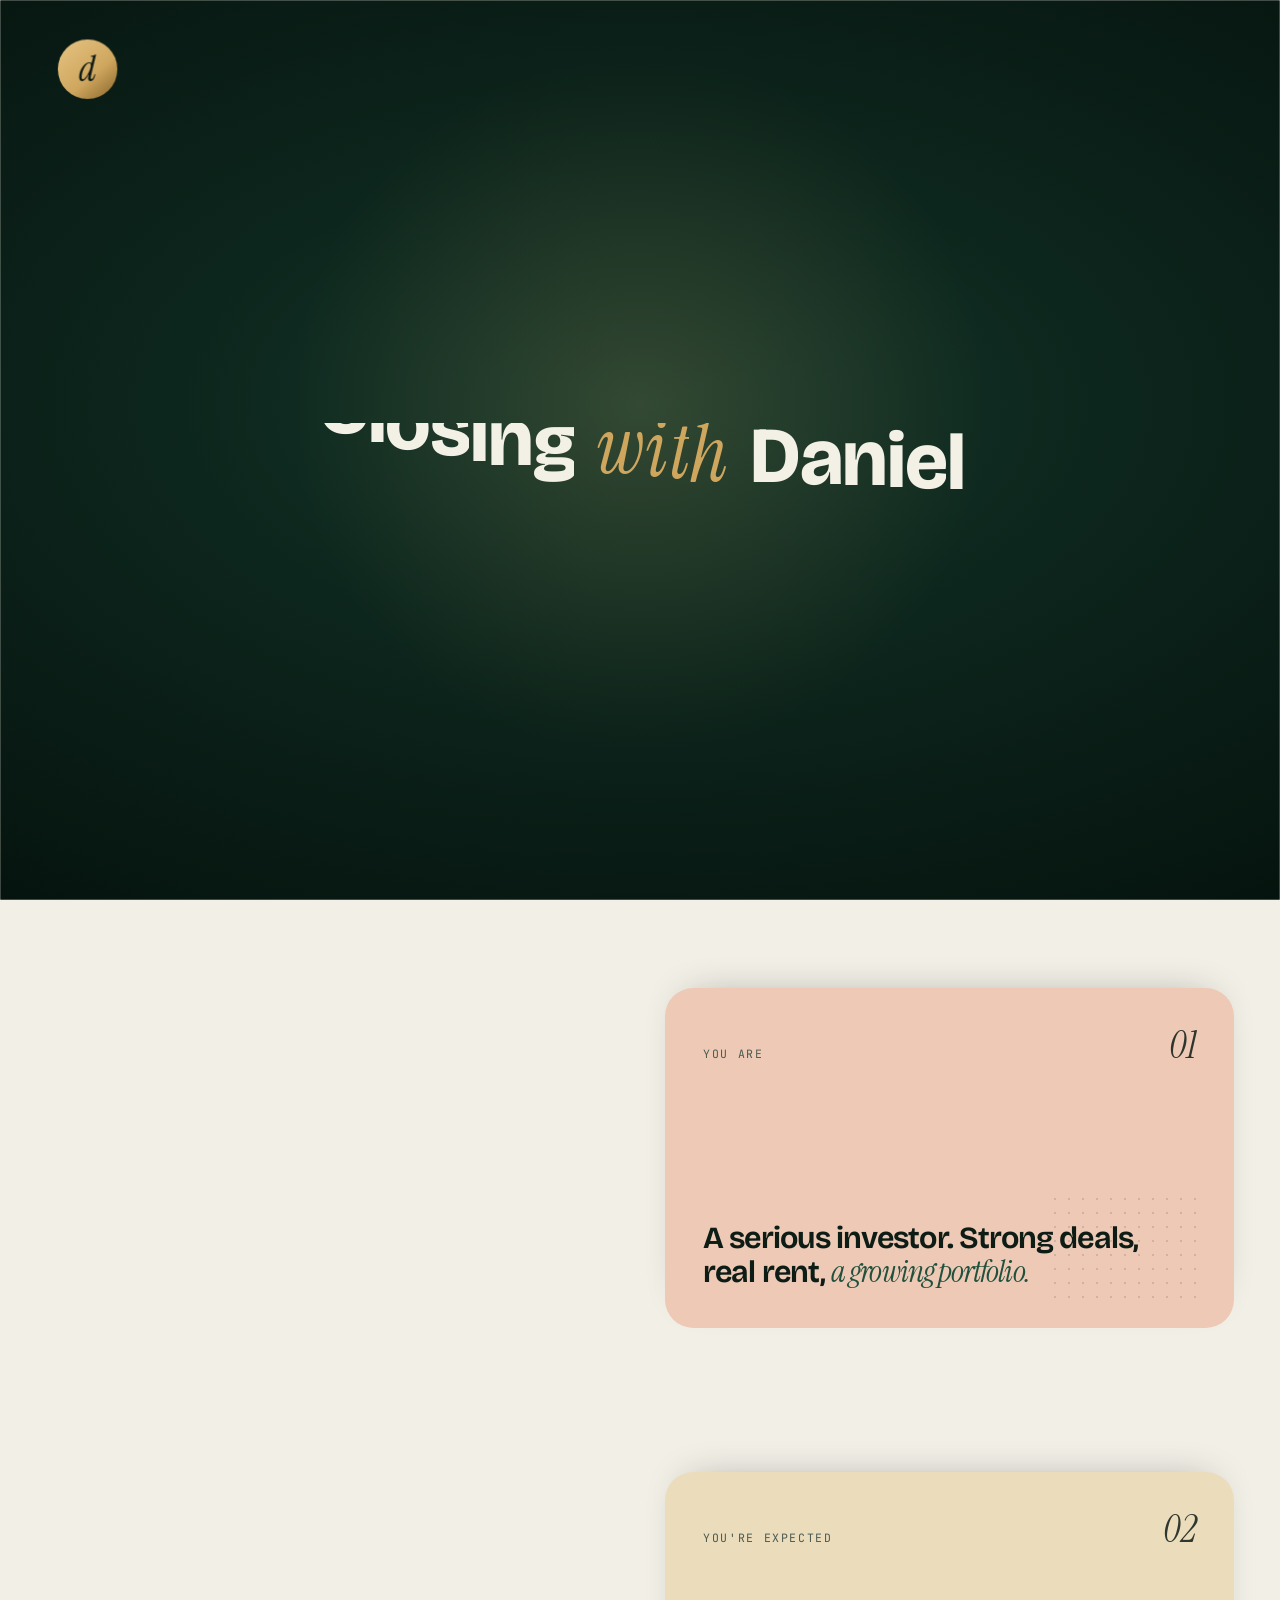
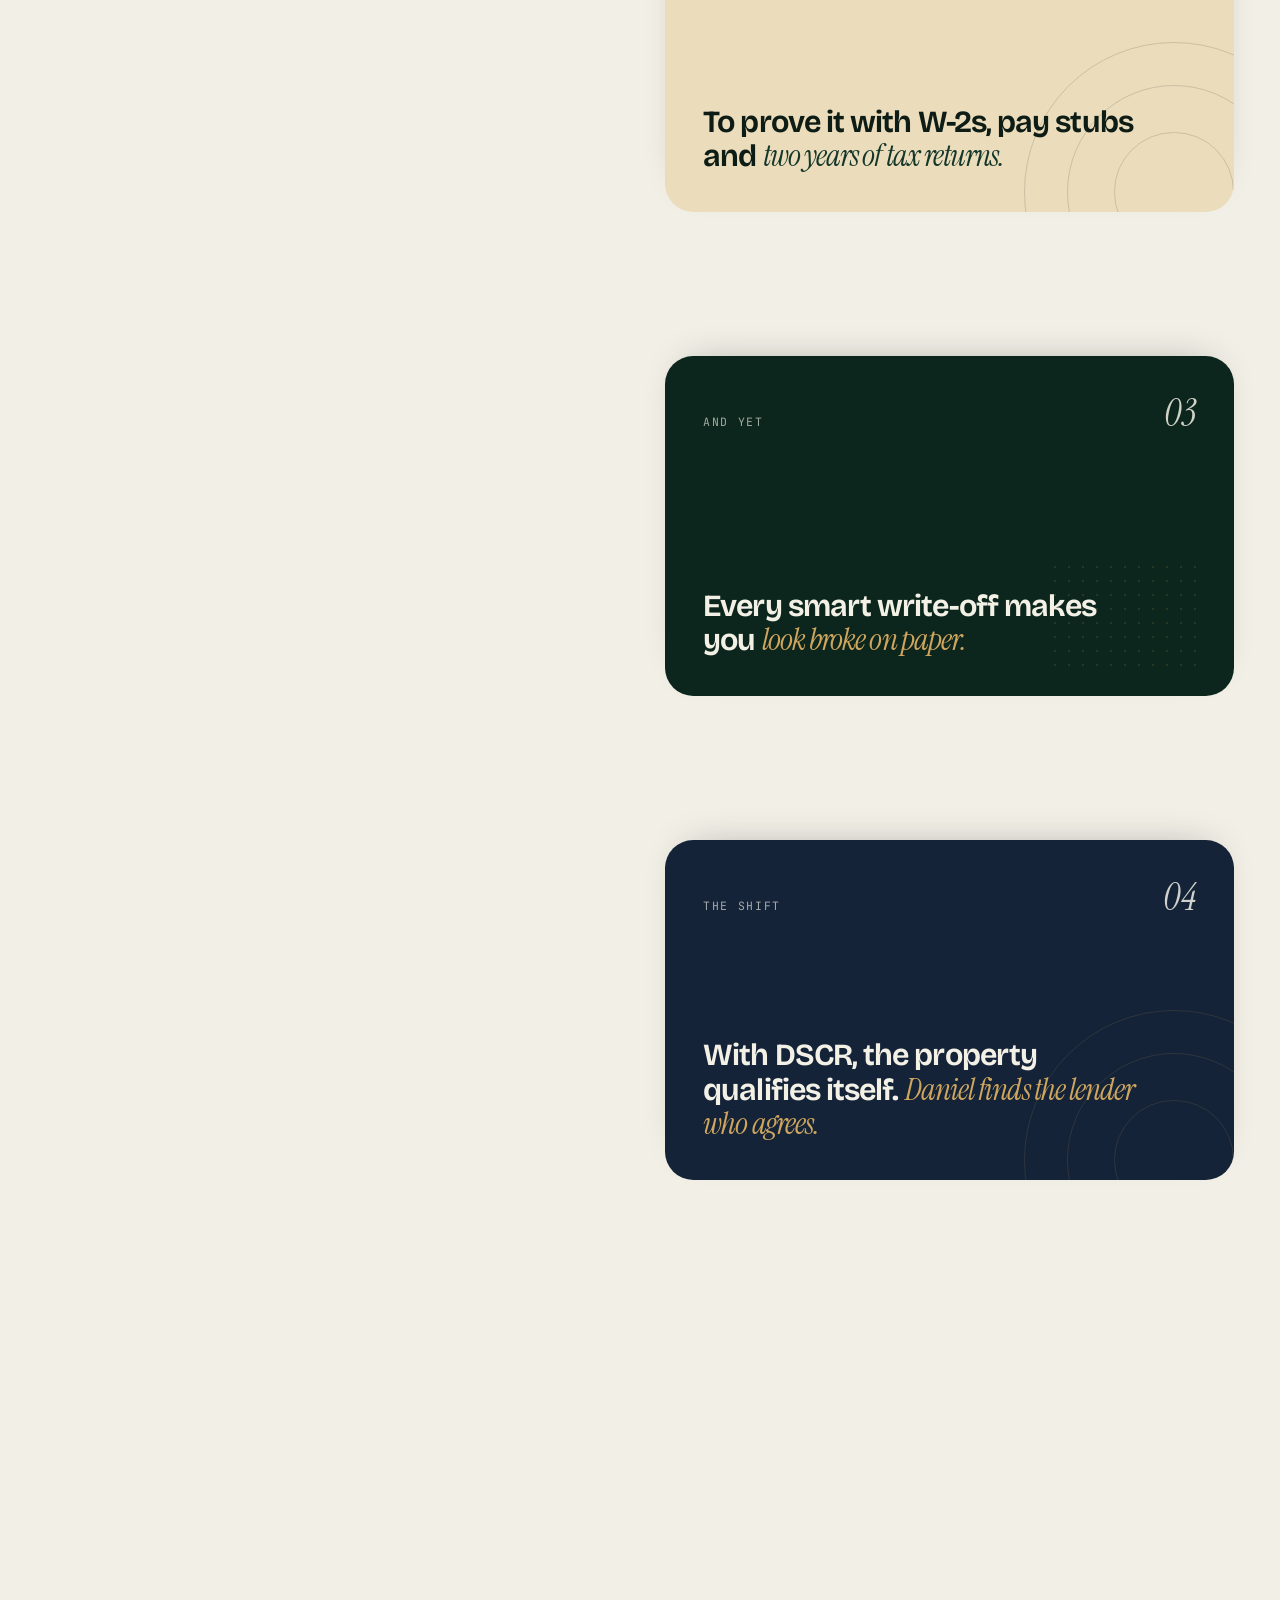
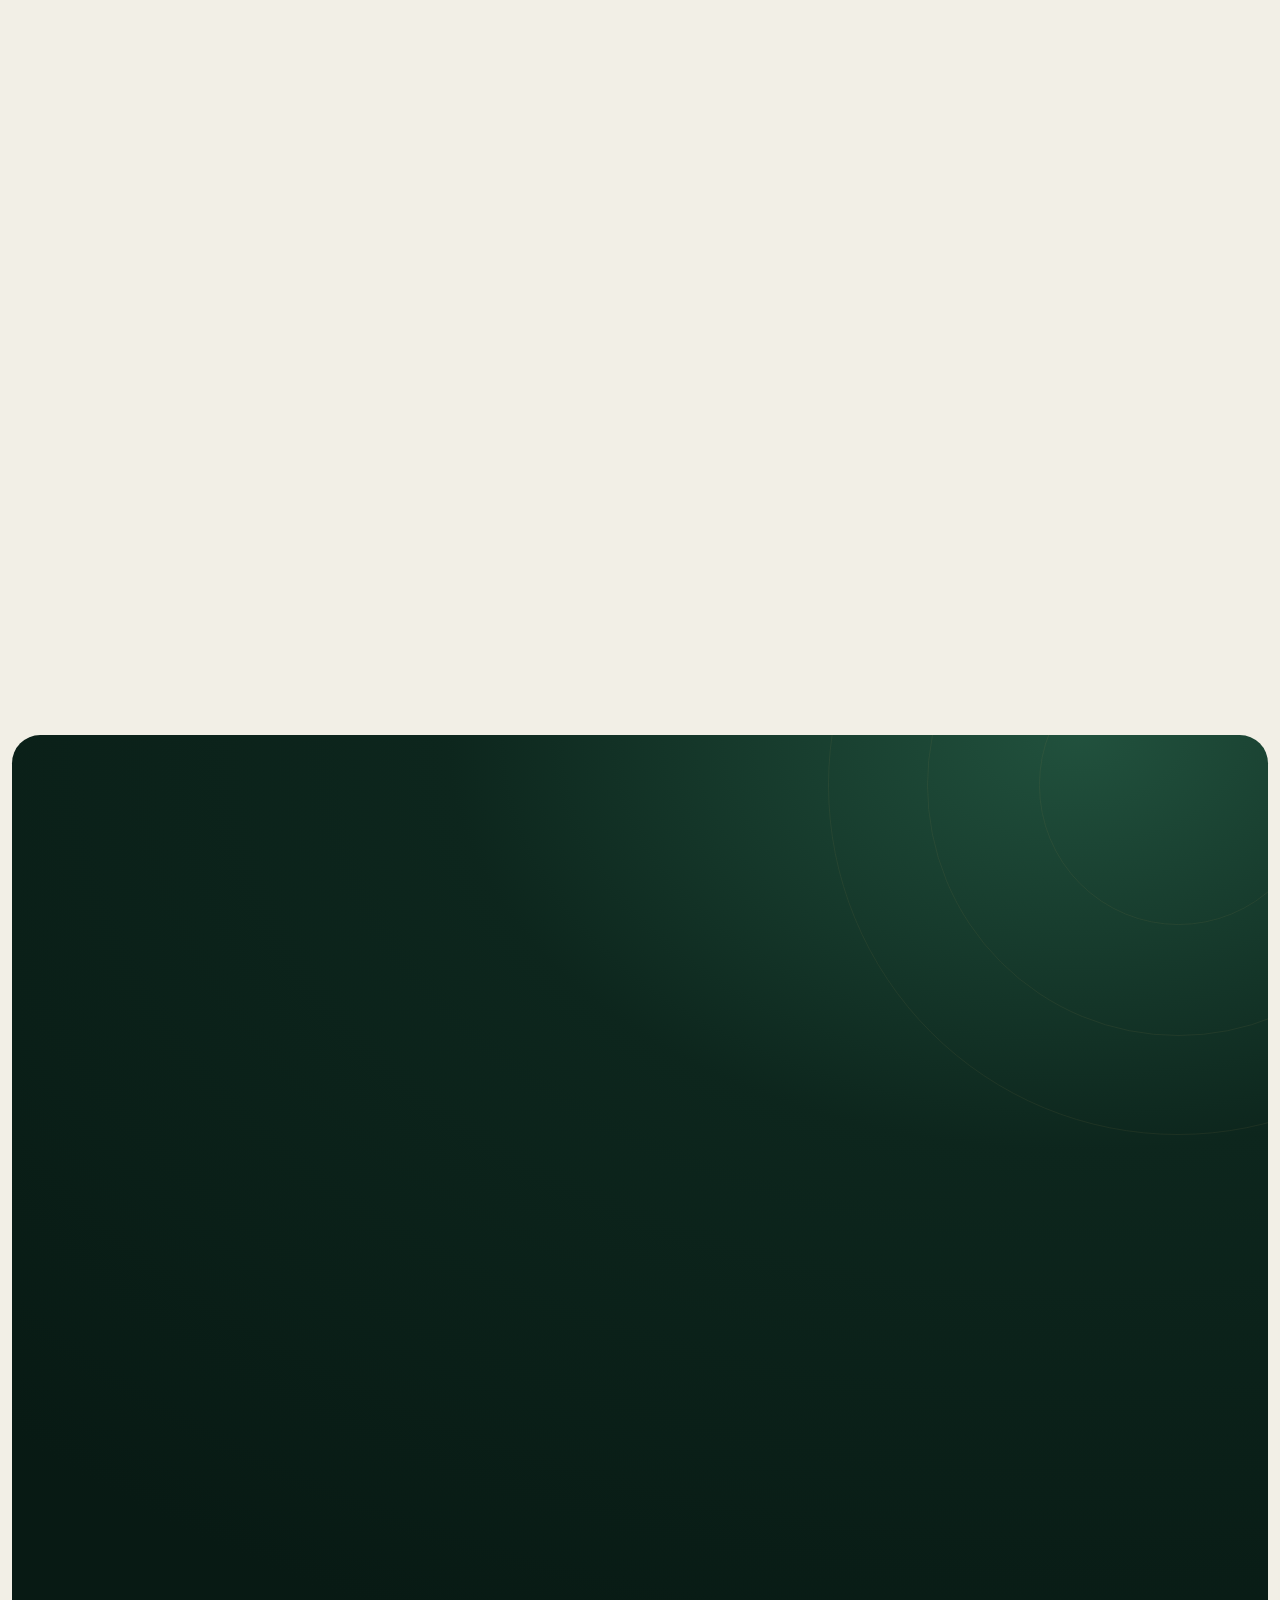
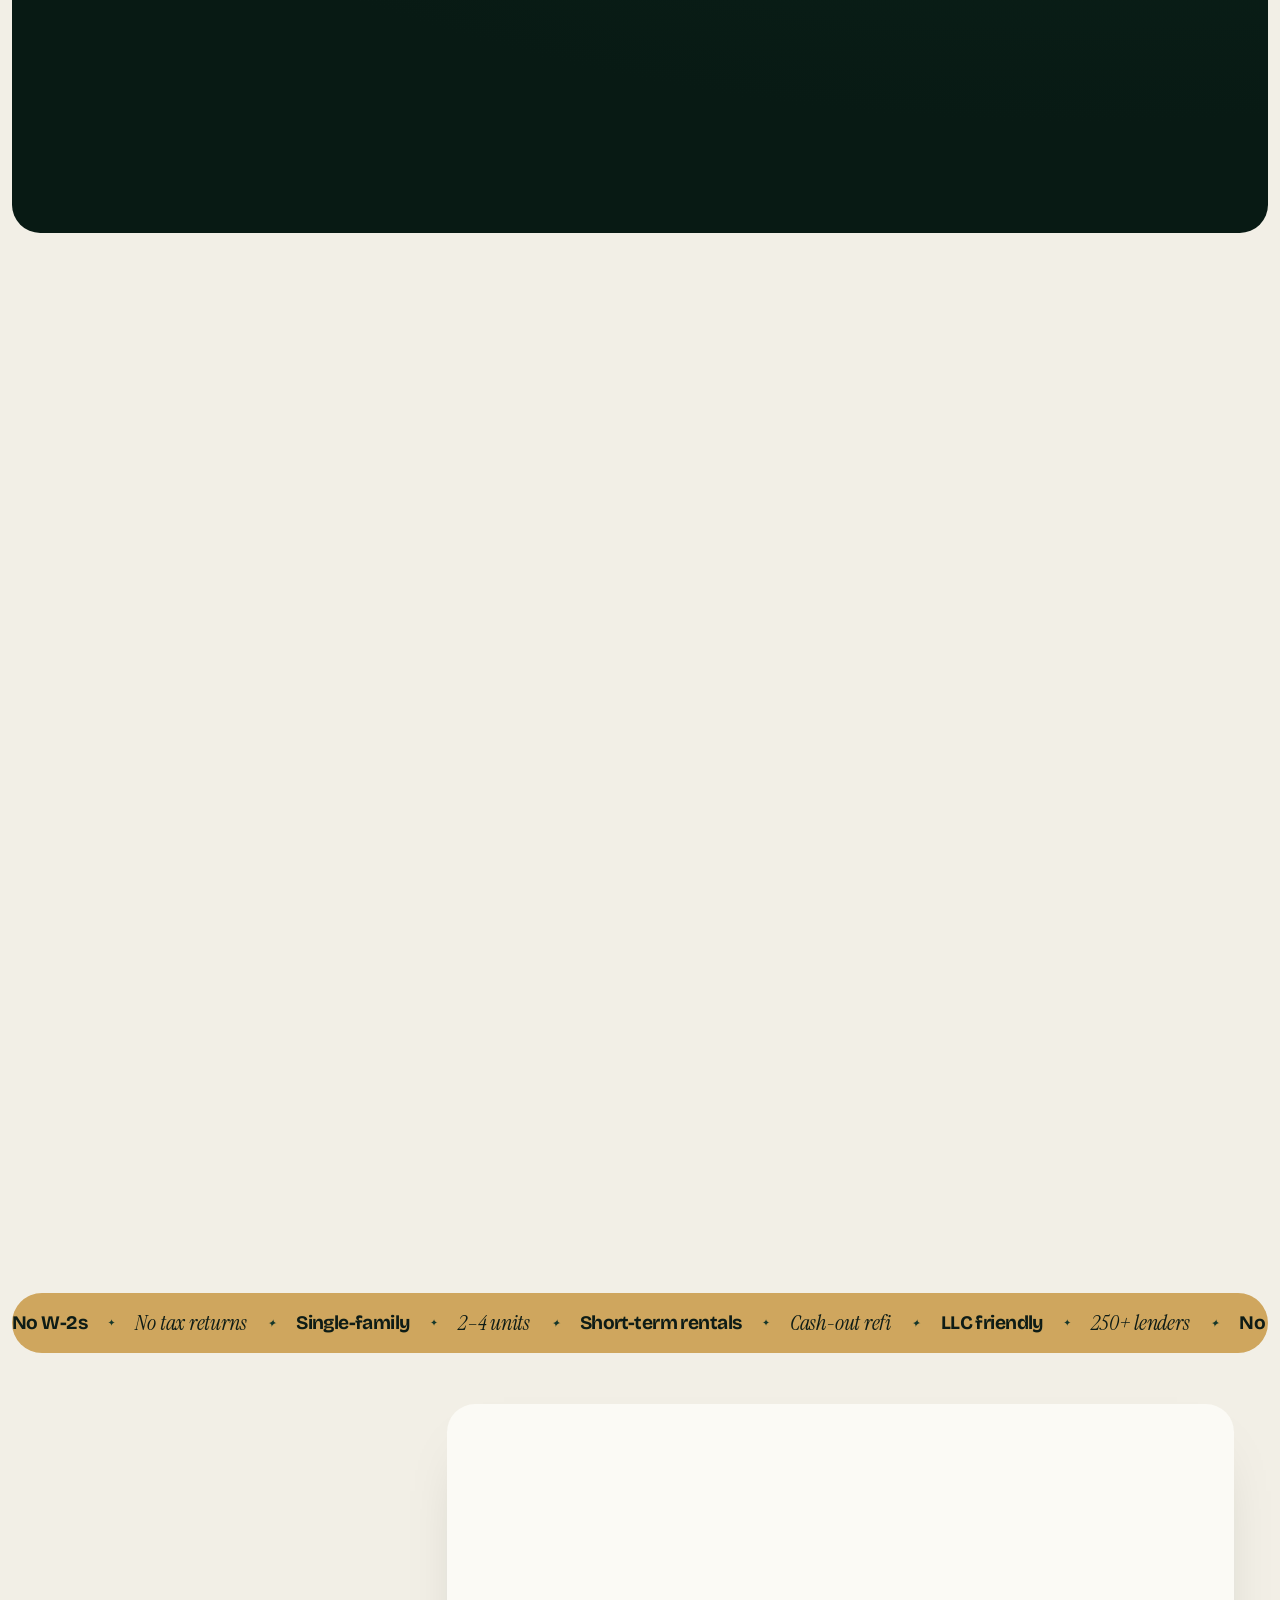
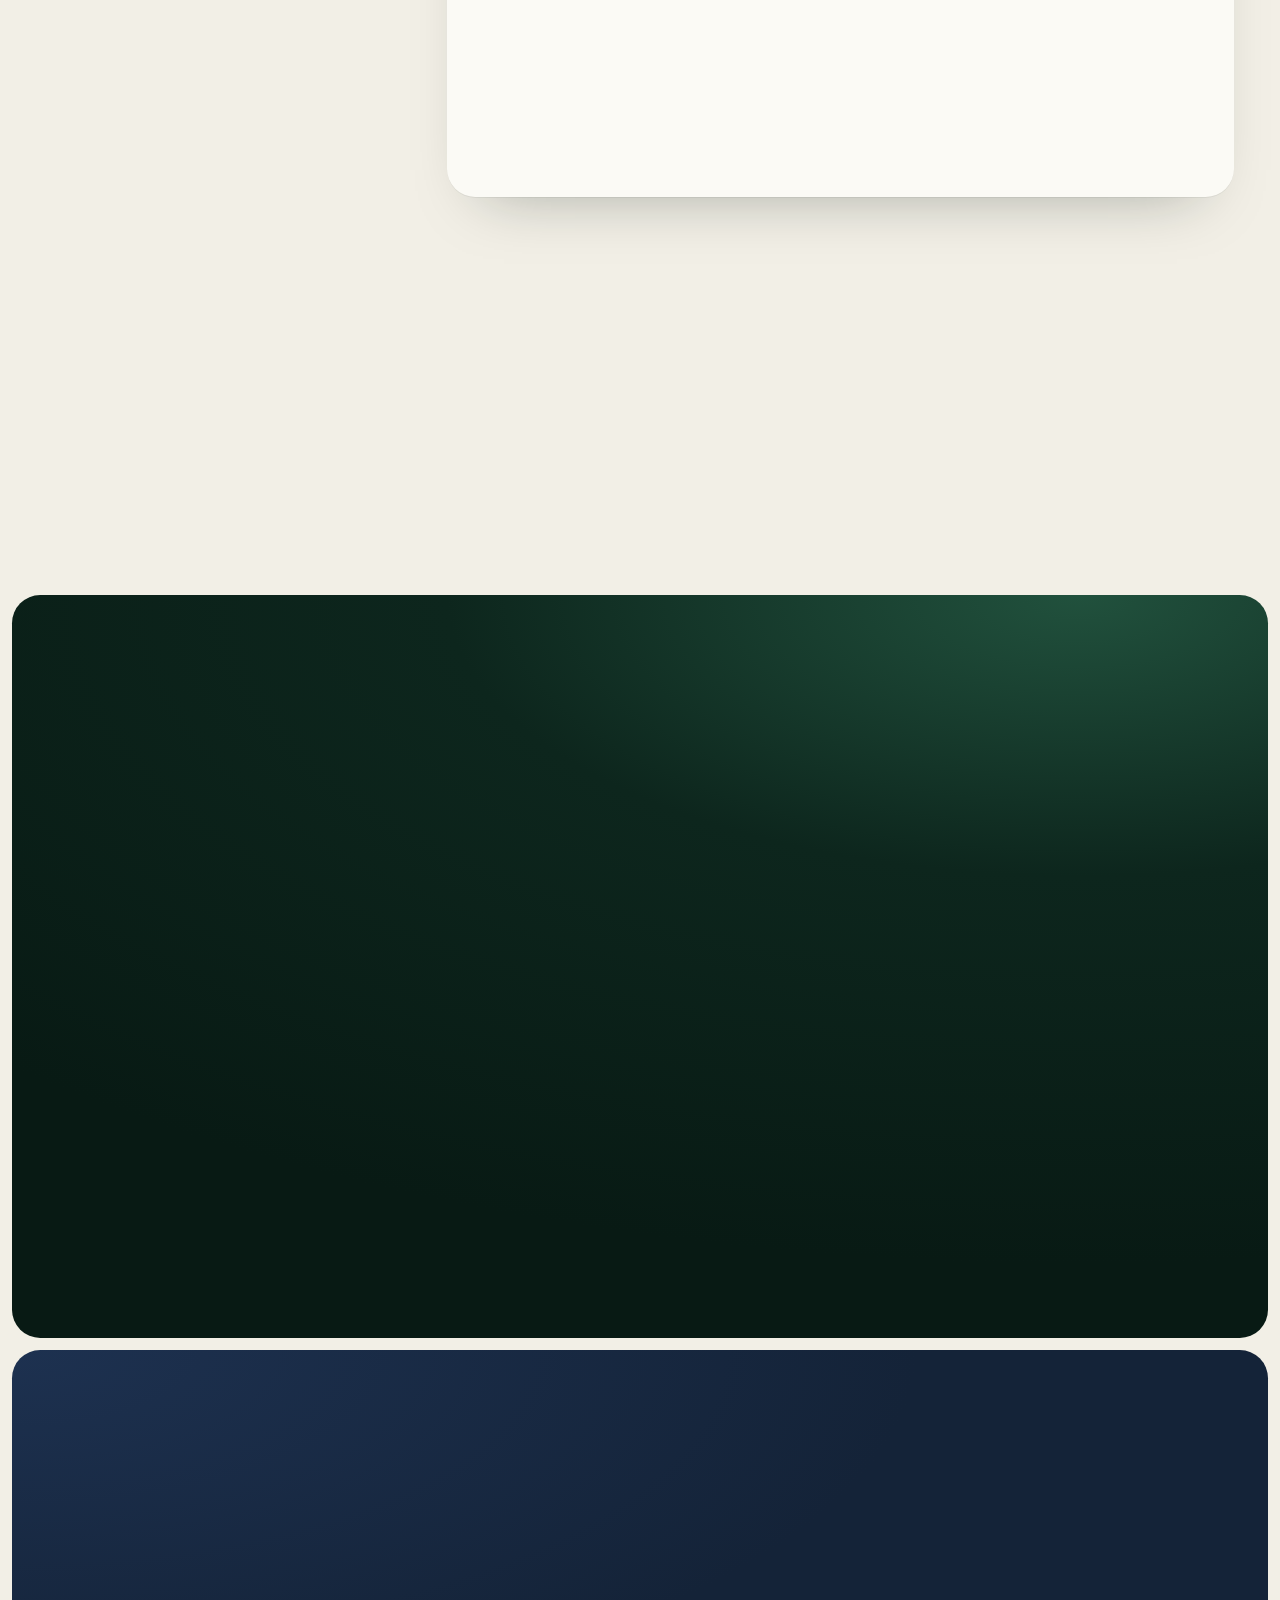
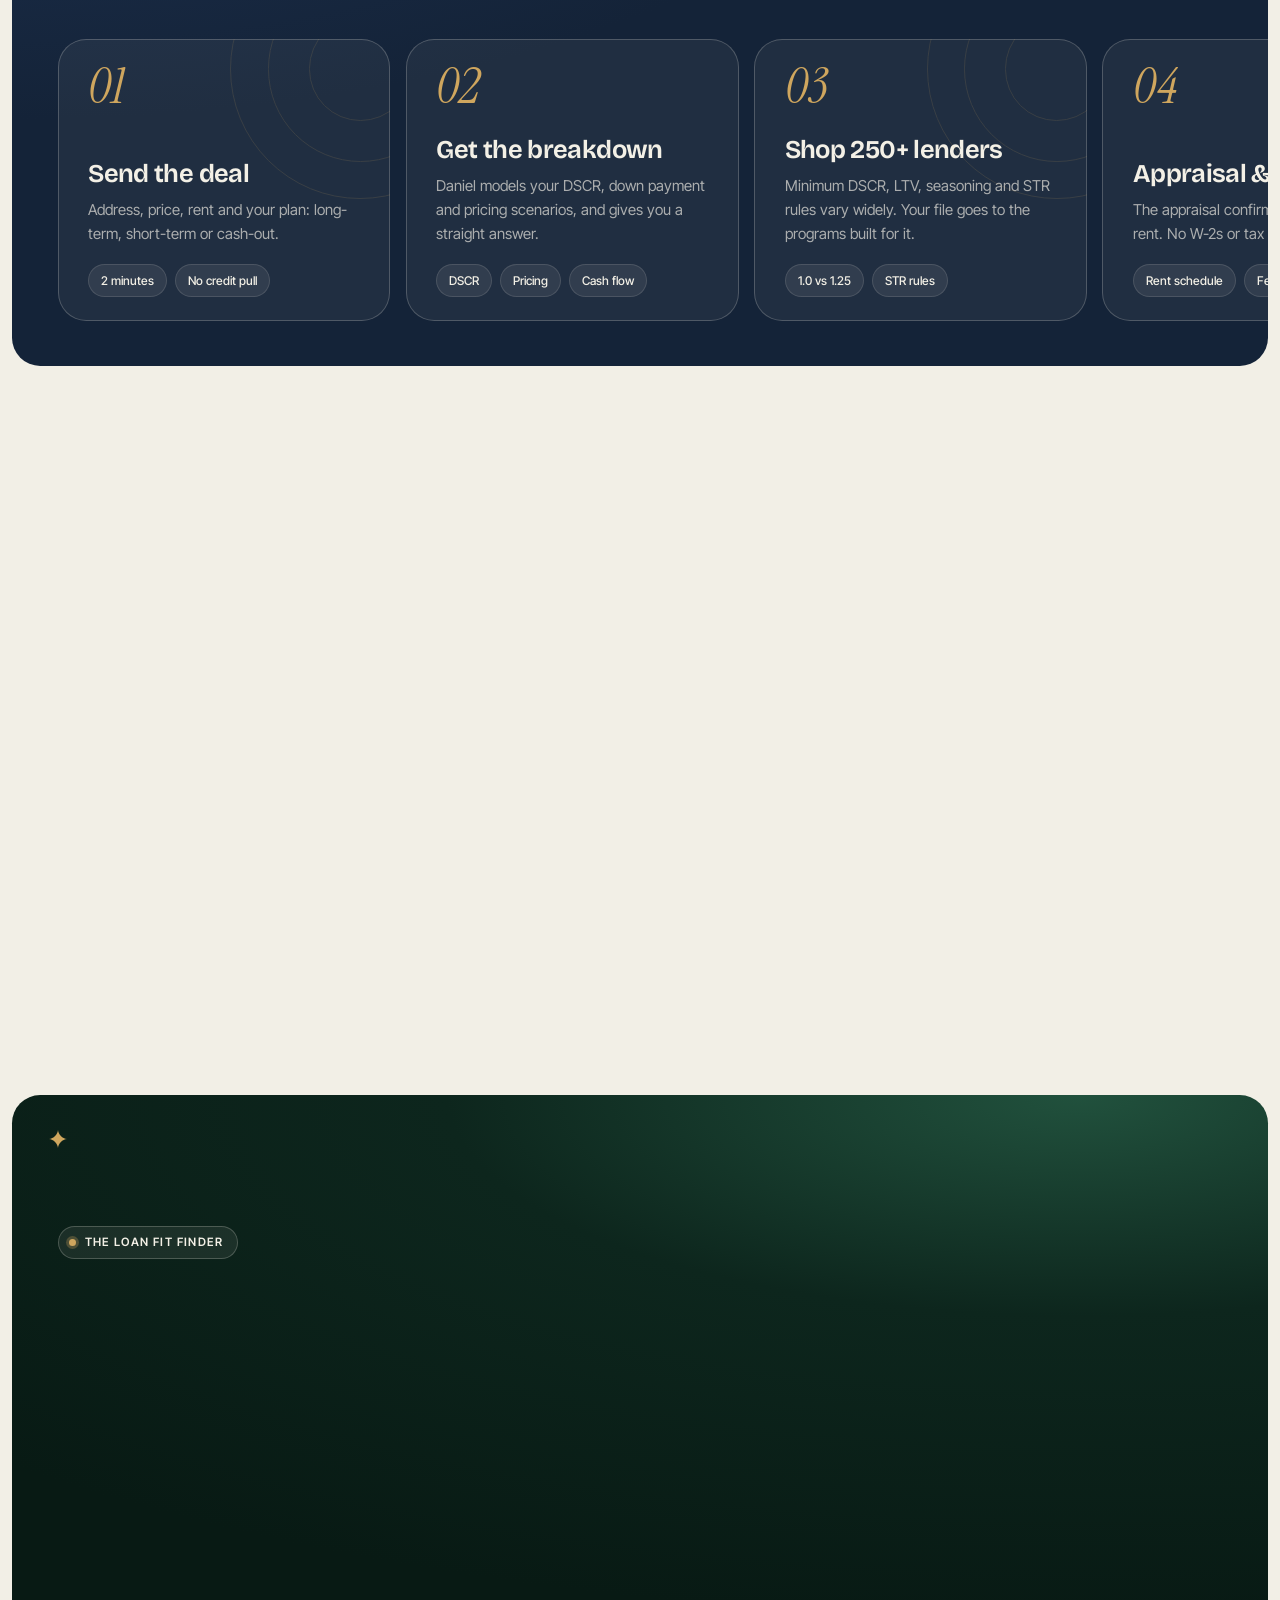
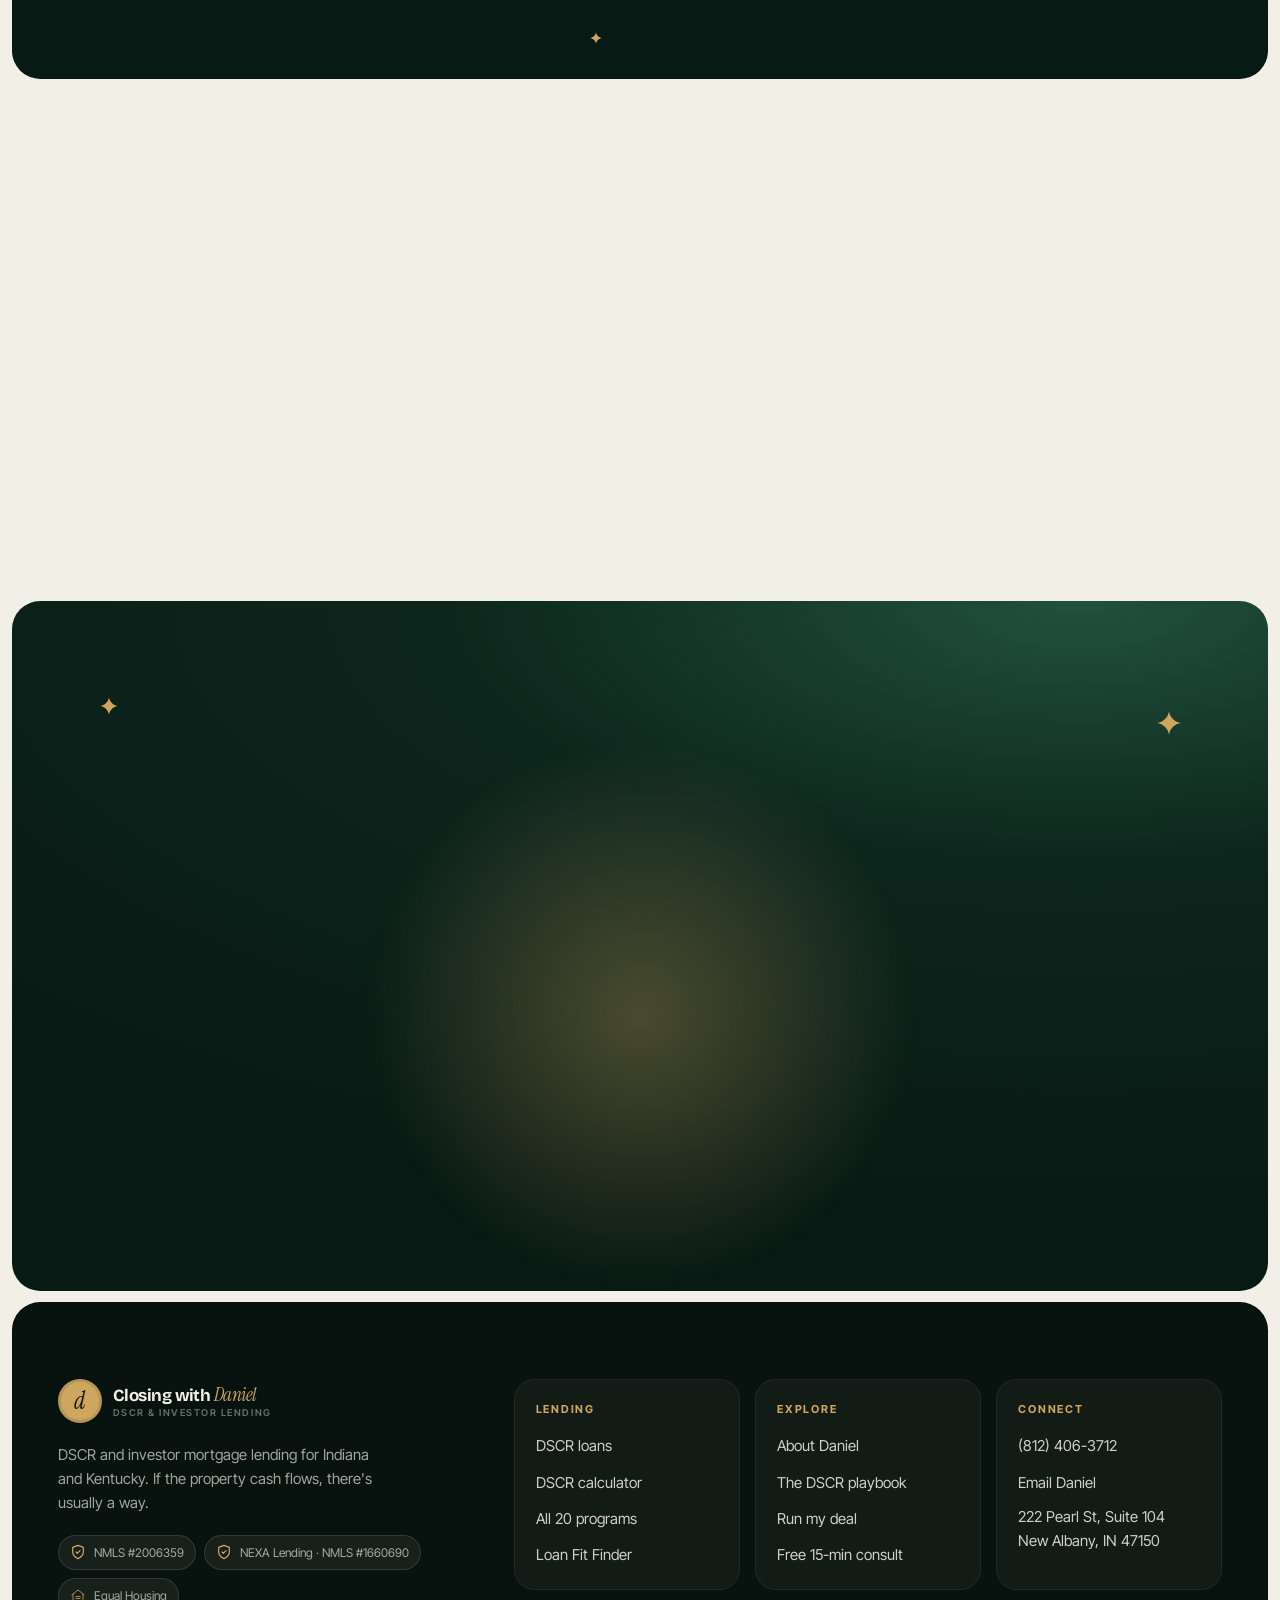
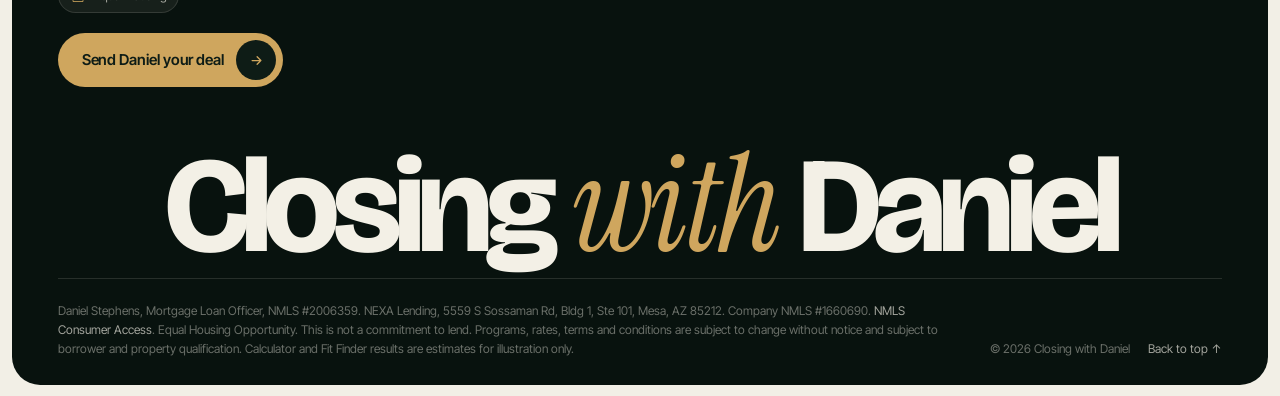
==== index.html @ d6de5279 "Make every animation impossible to get stuck In-app browsers (e.g. WhatsApp's) can pause animation f" ====
<!doctype html>
<html lang="en" class="anim">
<head>
<meta charset="utf-8">
<meta name="viewport" content="width=device-width, initial-scale=1, viewport-fit=cover">
<title>Closing with Daniel | DSCR Loans for Indiana & Kentucky Investors</title>
<meta name="description" content="DSCR and investor mortgage loans across Indiana and Kentucky. Qualify on the property's rent, not your tax returns. 250+ lenders, 17-day average close. NMLS #2006359.">
<meta name="theme-color" content="#0d261d">
<link rel="canonical" href="https://www.closingwithdaniel.com/">
<meta property="og:type" content="website">
<meta property="og:title" content="Closing with Daniel | DSCR Loans for Indiana & Kentucky Investors">
<meta property="og:description" content="DSCR and investor mortgage loans across Indiana and Kentucky. Qualify on the property's rent, not your tax returns. 250+ lenders, 17-day average close. NMLS #2006359.">
<meta property="og:image" content="assets/img/daniel.jpg">
<meta name="twitter:card" content="summary_large_image">
<link rel="icon" href="data:image/svg+xml,%3Csvg xmlns='http://www.w3.org/2000/svg' viewBox='0 0 64 64'%3E%3Ccircle cx='32' cy='32' r='32' fill='%23cfa65e'/%3E%3Ctext x='32' y='44' text-anchor='middle' font-family='Georgia,serif' font-style='italic' font-size='34' fill='%230e1c16'%3Ed%3C/text%3E%3C/svg%3E">
<link rel="preload" href="assets/fonts/bricolage.woff2" as="font" type="font/woff2" crossorigin>
<link rel="preload" href="assets/fonts/instrument-serif-italic.woff2" as="font" type="font/woff2" crossorigin>
<link rel="preload" href="assets/fonts/inter-tight.woff2" as="font" type="font/woff2" crossorigin>
<link rel="stylesheet" href="assets/css/style.css?v=554fdc6994">
<script>
(function(d){var h=d.documentElement;h.classList.add('js');
var r=window.matchMedia&&matchMedia('(prefers-reduced-motion: reduce)').matches;if(r){h.classList.add('reduced');h.classList.remove('anim');}
try{if(sessionStorage.getItem('cwd-visited'))h.classList.add('no-preload');else sessionStorage.setItem('cwd-visited','1');if(sessionStorage.getItem('cwd-nav')){h.classList.add('curtain-in');h.classList.add('no-preload');sessionStorage.setItem('cwd-visited','1');}}catch(e){h.classList.add('no-preload');}
setTimeout(function(){h.classList.remove('curtain-in');},5000);
setTimeout(function(){if(!window.__animReady){h.classList.remove('anim','curtain-in');var p=d.querySelector('.preloader');if(p)p.remove();}},3500);
})(document);
</script>
<script type="application/ld+json">{"@context": "https://schema.org", "@type": "FinancialService", "name": "Closing with Daniel", "url": "https://www.closingwithdaniel.com", "telephone": "+1-812-406-3712", "email": "dstephens@nexamortgage.com", "image": "https://www.closingwithdaniel.com/assets/img/daniel.jpg", "address": {"@type": "PostalAddress", "streetAddress": "222 Pearl St Suite 104", "addressLocality": "New Albany", "addressRegion": "IN", "postalCode": "47150", "addressCountry": "US"}, "areaServed": [{"@type": "State", "name": "Indiana"}, {"@type": "State", "name": "Kentucky"}], "employee": {"@type": "Person", "name": "Daniel Stephens", "jobTitle": "Mortgage Loan Officer", "identifier": "NMLS #2006359"}}</script>
</head>
<body>
<a class="skip" href="#main">Skip to content</a>
<div class="preloader" aria-hidden="true">
  <div class="pl-stage">
    <div class="pl-mark"><svg viewBox="0 0 120 120"><circle class="pl-ring" cx="60" cy="60" r="56"/><circle class="pl-ring pl-ring--2" cx="60" cy="60" r="48"/></svg><span class="pl-disc"><span class="pl-d">d</span></span></div>
    <div class="pl-word"><span class="pl-w"><span class="pl-ch"><i>C</i></span><span class="pl-ch"><i>l</i></span><span class="pl-ch"><i>o</i></span><span class="pl-ch"><i>s</i></span><span class="pl-ch"><i>i</i></span><span class="pl-ch"><i>n</i></span><span class="pl-ch"><i>g</i></span></span><span class="pl-w pl-w--serif"><span class="pl-ch s"><i>w</i></span><span class="pl-ch s"><i>i</i></span><span class="pl-ch s"><i>t</i></span><span class="pl-ch s"><i>h</i></span></span><span class="pl-w"><span class="pl-ch"><i>D</i></span><span class="pl-ch"><i>a</i></span><span class="pl-ch"><i>n</i></span><span class="pl-ch"><i>i</i></span><span class="pl-ch"><i>e</i></span><span class="pl-ch"><i>l</i></span></span></div>
    <div class="pl-sub"><span>DSCR &amp; investor lending</span><i></i><span>Indiana &amp; Kentucky</span><i></i><span>NMLS #2006359</span></div>
    <div class="pl-tag"><span class="pl-line"><span>Let the property <em>qualify</em> itself.</span></span></div>
  </div>
  <div class="pl-foot"><span class="pl-count">000</span><span class="pl-bar"><i></i></span><span class="pl-place">New Albany, IN</span></div>
</div>
<div class="curtain" aria-hidden="true">
  <div class="curtain__fill"></div><div class="curtain__ring"></div>
  <div class="curtain__label"><span class="mk">d</span><b>Closing with Daniel</b><span class="curtain__house"><svg viewBox="0 0 400 300" fill="none" stroke="currentColor" stroke-width="1.4" stroke-linecap="round" stroke-linejoin="round" aria-hidden="true"><path pathLength="1" d="M20 290h360"/><path pathLength="1" d="M60 290V150l110-90 110 90v140"/><path pathLength="1" d="M40 166L170 58l130 108"/><path pathLength="1" d="M230 98V52h28v68"/><path pathLength="1" d="M140 290v-80h60v80"/><path pathLength="1" d="M188 252h4"/><path pathLength="1" d="M84 180h40v40H84zM104 180v40M84 200h40"/><path pathLength="1" d="M216 180h40v40h-40zM236 180v40M216 200h40"/><path pathLength="1" d="M150 120a20 20 0 0140 0v20h-40z"/><path pathLength="1" d="M300 290v-60c0-20 30-20 30 0v60M315 232v58"/><path pathLength="1" d="M330 250c18-6 30 4 30 18M340 290c0-24 30-30 40-14"/></svg></span><small>Closing with Daniel · DSCR &amp; investor lending</small></div>
</div>
<script>try{var l=sessionStorage.getItem('cwd-label');if(l&&document.documentElement.classList.contains('curtain-in'))document.querySelector('.curtain__label b').textContent=l;}catch(e){}</script>
<header class="header">
  <div class="header__bar">
    <a class="brand" href="index.html" aria-label="Closing with Daniel, home">
      <span class="brand__mark" aria-hidden="true">d</span>
      <span class="brand__text"><span class="brand__name">Closing with <em>Daniel</em></span><span class="brand__sub">DSCR &amp; investor lending</span></span>
    </a>
    <nav class="nav" aria-label="Primary"><a href="index.html" aria-current="page">Home</a><a href="dscr-loans.html">DSCR Loans</a><a href="loan-programs.html">Programs</a><a href="about.html">About</a><a href="learn.html">Learn</a><a href="contact.html">Contact</a></nav>
    <div class="header__cta">
      <a class="header__phone" href="tel:+18124063712" aria-label="Call (812) 406-3712"><svg viewBox="0 0 24 24" fill="none" stroke="currentColor" stroke-width="1.8" stroke-linecap="round" stroke-linejoin="round" aria-hidden="true"><path d="M22 16.9v3a2 2 0 01-2.2 2 19.8 19.8 0 01-8.6-3.1 19.5 19.5 0 01-6-6A19.8 19.8 0 012.1 4.2 2 2 0 014.1 2h3a2 2 0 012 1.7c.1.9.4 1.8.7 2.7a2 2 0 01-.5 2.1L8 9.8a16 16 0 006 6l1.3-1.3a2 2 0 012.1-.4c.9.3 1.8.6 2.7.7a2 2 0 011.7 2z"/></svg><span>(812) 406-3712</span></a>
      <a class="btn btn--sm" href="contact.html" data-magnetic>Run my deal <span class="ic"><svg viewBox="0 0 24 24" fill="none" stroke="currentColor" stroke-width="2" stroke-linecap="round" stroke-linejoin="round" aria-hidden="true"><path d="M5 12h14M13 6l6 6-6 6"/></svg></span></a>
      <button class="menu-btn" aria-expanded="false" aria-controls="site-menu"><span class="menu-btn__lines" aria-hidden="true"></span><span class="menu-btn__label">Menu</span></button>
    </div>
  </div>
</header>
<div class="menu" id="site-menu" aria-hidden="true">
  <div class="container menu__inner">
    <ul class="menu__list"><li><a href="index.html"><span class="n">01</span><span>Home</span></a></li><li><a href="dscr-loans.html"><span class="n">02</span><span>DSCR <em>Loans</em></span></a></li><li><a href="loan-programs.html"><span class="n">03</span><span>Loan <em>Programs</em></span></a></li><li><a href="about.html"><span class="n">04</span><span>About <em>Daniel</em></span></a></li><li><a href="learn.html"><span class="n">05</span><span>The <em>Playbook</em></span></a></li><li><a href="contact.html"><span class="n">06</span><span>Run my <em>deal</em></span></a></li></ul>
    <div class="menu__aside">
      <div class="menu__card">
        <span class="eyebrow">Free · 15 minutes</span>
        <p class="h4">Not sure where to start? Talk it through with Daniel before anything official.</p>
        <a class="btn btn--sm" href="contact.html#consult">Book a consult <span class="ic"><svg viewBox="0 0 24 24" fill="none" stroke="currentColor" stroke-width="2" stroke-linecap="round" stroke-linejoin="round" aria-hidden="true"><path d="M5 12h14M13 6l6 6-6 6"/></svg></span></a>
      </div>
      <div class="menu__meta">
        <a href="tel:+18124063712">(812) 406-3712</a>
        <a href="mailto:dstephens@nexamortgage.com">dstephens@nexamortgage.com</a>
        <span>222 Pearl St, Suite 104, New Albany, IN 47150</span>
      </div>
    </div>
  </div>
</div>
<main id="main">
<!-- ================= HERO ================= -->
<section class="panel panel--plum hero" data-inview>
  <div class="hero__bg" aria-hidden="true">
    <div class="hero__glow hero__glow--a"></div>
    <div class="hero__glow hero__glow--b"></div>
    <div class="hero__arcs" data-depth="0.15"><svg viewBox="0 0 100 100" fill="none" stroke="currentColor" stroke-width=".18" aria-hidden="true"><circle cx="50" cy="50" r="49"/><circle cx="50" cy="50" r="40" stroke-dasharray=".6 1.2"/><circle cx="50" cy="50" r="31"/><path d="M1 50h98M50 1v98" stroke-dasharray=".4 1.6" opacity=".6"/></svg></div>
  </div>
  <div class="container">
    <div class="hero__inner">
      <div class="hero__top" data-reveal>
        <span class="eyebrow">DSCR &amp; investor lending · IN &amp; KY</span>
        <span class="hero__avail"><i></i>Licensed in Indiana &amp; Kentucky · NMLS #2006359</span>
      </div>

      <h1 class="hero__title split" aria-label="Let the property qualify itself.">
        <span class="t1 line"><span>Let the property</span></span>
        <span class="t2 line" data-depth="0.35"><span>qualify</span></span>
        <span class="t3 line"><span>itself.</span></span>
      </h1>

      <div class="hero__stage">
        <figure class="hero__figure" data-depth="-0.2" data-reveal="fade">
          <img src="assets/img/daniel-cutout.webp" alt="Daniel Stephens, mortgage loan officer" width="816" height="1300" fetchpriority="high">
        </figure>
        <div class="badge-spin" data-depth="0.6" data-reveal="scale">
          <span class="badge-spin__ring" style="color:var(--gold)"><svg viewBox="0 0 120 120" aria-hidden="true"><defs><path id="rl" d="M60,60 m-50,0 a50,50 0 1,1 100,0 a50,50 0 1,1 -100,0"/></defs><text font-family="Inter Tight, sans-serif" font-weight="600" font-size="9" fill="currentColor"><textPath href="#rl" textLength="312" lengthAdjust="spacing">250+ LENDERS ✦ ONE CALL ✦ IN · KY ✦ </textPath></text></svg></span>
          <div class="badge-spin__core"><div><b>250+</b><span>lenders</span></div></div>
        </div>
        <span class="sparkle" style="left:44%;top:3%;width:22px;height:22px" data-depth="0.8"><svg viewBox="0 0 24 24" fill="currentColor" aria-hidden="true"><path d="M12 0c.6 6.2 5.8 11.4 12 12-6.2.6-11.4 5.8-12 12-.6-6.2-5.8-11.4-12-12C6.2 11.4 11.4 6.2 12 0z"/></svg></span>
        <span class="sparkle" style="left:84%;top:19%;width:14px;height:14px;animation-delay:-1.2s" data-depth="0.5"><svg viewBox="0 0 24 24" fill="currentColor" aria-hidden="true"><path d="M12 0c.6 6.2 5.8 11.4 12 12-6.2.6-11.4 5.8-12 12-.6-6.2-5.8-11.4-12-12C6.2 11.4 11.4 6.2 12 0z"/></svg></span>
        <span class="sparkle" style="left:3%;top:46%;width:12px;height:12px;animation-delay:-2s" data-depth="0.4"><svg viewBox="0 0 24 24" fill="currentColor" aria-hidden="true"><path d="M12 0c.6 6.2 5.8 11.4 12 12-6.2.6-11.4 5.8-12 12-.6-6.2-5.8-11.4-12-12C6.2 11.4 11.4 6.2 12 0z"/></svg></span>
        <span class="sparkle" style="right:2%;top:43%;width:18px;height:18px;animation-delay:-.6s" data-depth="0.7"><svg viewBox="0 0 24 24" fill="currentColor" aria-hidden="true"><path d="M12 0c.6 6.2 5.8 11.4 12 12-6.2.6-11.4 5.8-12 12-.6-6.2-5.8-11.4-12-12C6.2 11.4 11.4 6.2 12 0z"/></svg></span>
        <span class="annot" style="left:9%;bottom:252px">start here<svg viewBox="0 0 60 44" fill="none" stroke="currentColor" stroke-width="1.6" stroke-linecap="round"><path d="M4 6c18 2 34 12 40 30M44 36l-9-4M44 36l2-9"/></svg></span>
      </div>

      <div class="hero__bottom">
        <div class="glass hero__intro" data-reveal>
          <p>No W-2s. No tax returns. If the rent covers the payment, there's usually a way to close it. Daniel shops 250+ lenders to fit <em>your deal,</em> not the other way around.</p>
          <div class="btn-row">
            <a class="btn" href="#calculator" data-magnetic>Run my DSCR <span class="ic"><svg viewBox="0 0 24 24" fill="none" stroke="currentColor" stroke-width="2" stroke-linecap="round" stroke-linejoin="round" aria-hidden="true"><path d="M5 12h14M13 6l6 6-6 6"/></svg></span></a>
            <a class="tlink" href="dscr-loans.html">How DSCR works <svg viewBox="0 0 24 24" fill="none" stroke="currentColor" stroke-width="2" stroke-linecap="round" stroke-linejoin="round" aria-hidden="true"><path d="M5 12h14M13 6l6 6-6 6"/></svg></a>
          </div>
        </div>
        <div class="hero__side">
          <div class="glass deal-mini" data-reveal>
            <div class="deal-mini__head"><span>Deal snapshot</span><span class="live"><i></i>Live</span></div>
            <div class="deal-mini__body">
              <div class="ring" data-ring="1.21" data-max="1.75">
                <svg viewBox="0 0 100 100"><circle class="trk" cx="50" cy="50" r="42" fill="none" stroke-width="8"/><circle class="bar" cx="50" cy="50" r="42" fill="none" stroke-width="8" stroke-dasharray="264" stroke-dashoffset="264"/></svg>
                <b data-ring-val>1.21</b>
              </div>
              <dl>
                <div><dt>Rent</dt><dd>$2,000</dd></div>
                <div><dt>PITIA</dt><dd>$1,650</dd></div>
                <div><dt>Tax returns</dt><dd class="gold">None</dd></div>
              </dl>
            </div>
            <div class="deal-mini__foot"><span>Solid approval territory</span><a href="#calculator">Try yours →</a></div>
          </div>
          <div class="glass mini-stat" data-reveal><b><span data-count="17">17</span><small>days</small></b><span><strong>Average closing.</strong> 100% customer satisfaction rate.</span></div>
        </div>
      </div>
    </div>
  </div>
</section>

<!-- ================= TRUST STRIP ================= -->
<div class="trust" data-reveal="fade">
  <span class="trust__lead"><span class="faces"><img src="assets/img/daniel.jpg" alt="" width="32" height="32"><img src="assets/img/olivia.jpg" alt="" width="32" height="32"><img src="assets/img/matt.jpg" alt="" width="32" height="32"></span>Team Daniel · New Albany, IN</span>
  <div class="ticker" aria-hidden="true"><div class="ticker__track">
    <span>DSCR loans</span><span>Short-term rentals</span><span>2–4 unit multifamily</span><span>Cash-out refinance</span><span>Non-QM</span><span>Bank statement loans</span><span>Private &amp; hard money</span><span>LLC vesting</span><span>Jumbo</span><span>Conventional</span>
    <span>DSCR loans</span><span>Short-term rentals</span><span>2–4 unit multifamily</span><span>Cash-out refinance</span><span>Non-QM</span><span>Bank statement loans</span><span>Private &amp; hard money</span><span>LLC vesting</span><span>Jumbo</span><span>Conventional</span>
  </div></div>
</div>

<!-- ================= SOUND FAMILIAR (stacking cards) ================= -->
<section class="section">
  <div class="container familiar">
    <div class="familiar__text" data-inview>
      <span class="eyebrow" data-reveal>Sound familiar?</span>
      <h2 class="h2 split"><span class="line"><span>Great deal. Real rent.</span></span><span class="line"><span><em class="swash">Still denied?</em></span></span></h2>
      <p class="lead" data-reveal>The loan falls apart, not because the deal was bad, but because the financing wasn't built for investors. That's the gap Daniel closes.</p>
      <div class="btn-row" data-reveal><a class="btn btn--dark" href="#calculator">Check my DSCR <span class="ic"><svg viewBox="0 0 24 24" fill="none" stroke="currentColor" stroke-width="2" stroke-linecap="round" stroke-linejoin="round" aria-hidden="true"><path d="M5 12h14M13 6l6 6-6 6"/></svg></span></a><a class="tlink" href="#fit-finder">Take the Fit Finder <svg viewBox="0 0 24 24" fill="none" stroke="currentColor" stroke-width="2" stroke-linecap="round" stroke-linejoin="round" aria-hidden="true"><path d="M5 12h14M13 6l6 6-6 6"/></svg></a></div>
    </div>
    <div class="stack">
      <article class="stack__card stack__card--blush" style="--i:0"><div class="stack__top"><span class="kicker">You are</span><span class="stack__n">01</span></div><p class="q">A serious investor. Strong deals, real rent, <em>a growing portfolio.</em></p><span class="dots-tex" aria-hidden="true"></span></article>
      <article class="stack__card stack__card--sand" style="--i:1"><div class="stack__top"><span class="kicker">You're expected</span><span class="stack__n">02</span></div><p class="q">To prove it with W-2s, pay stubs and <em>two years of tax returns.</em></p><span class="rings-tex" aria-hidden="true"></span></article>
      <article class="stack__card stack__card--plum" style="--i:2"><div class="stack__top"><span class="kicker">And yet</span><span class="stack__n">03</span></div><p class="q">Every smart write-off makes you <em>look broke on paper.</em></p><span class="dots-tex" aria-hidden="true" style="color:var(--gold)"></span></article>
      <article class="stack__card stack__card--teal" style="--i:3"><div class="stack__top"><span class="kicker">The shift</span><span class="stack__n">04</span></div><p class="q">With DSCR, the property qualifies itself. <em>Daniel finds the lender who agrees.</em></p><span class="rings-tex" aria-hidden="true" style="color:var(--gold)"></span></article>
    </div>
  </div>
</section>

<!-- ================= RESULTS BENTO ================= -->
<section class="section section--flush-top">
  <div class="container">
    <div class="head" data-inview>
      <div><span class="eyebrow" data-reveal>The numbers</span><h2 class="h2 split"><span class="line"><span>Numbers that</span></span><span class="line"><span><em class="swash">close deals.</em></span></span></h2></div>
      <div class="head__aside"><p class="lead" data-reveal>Investors don't need promises. They need a lender network wide enough to say yes, and a loan officer fast enough to make it count.</p></div>
    </div>
    <div class="bento">
      <div class="tile tile--plum2 tile--speed c-7 r-2" data-reveal>
        <span class="rings-tex" aria-hidden="true" style="color:var(--gold)"></span>
        <span class="kicker">Speed</span>
        <div class="tile-row">
          <div class="ring-lg" data-ring="17" data-max="30">
            <svg viewBox="0 0 100 100"><circle class="trk" cx="50" cy="50" r="44" fill="none" stroke-width="6"/><circle class="bar" cx="50" cy="50" r="44" fill="none" stroke-width="6" stroke-dasharray="276.5" stroke-dashoffset="276.5"/></svg>
            <b><span><span data-count="17">17</span><small>days</small></span></b>
          </div>
          <div style="display:grid;gap:12px">
            <h3 class="h3">Average time <em>to close.</em></h3>
            <p class="p-dim">No income verification means fewer documents in the pipeline. Deals move faster, and deal number two moves faster still.</p>
            <span class="trust__lead" style="background:rgba(var(--on-dark-rgb), .08);box-shadow:inset 0 0 0 1px var(--line);color:var(--on-dark);justify-self:start"><span class="faces"><img src="assets/img/daniel.jpg" alt="" width="32" height="32" style="border-color:var(--plum-800)"></span>Daniel takes every file to closing</span>
          </div>
        </div>
        <div class="speed-steps"><div><b>01</b><span>Send the deal, no credit pull</span></div><div><b>02</b><span>Appraisal confirms value &amp; rent</span></div><div><b>03</b><span>Close, then repeat faster</span></div></div>
      </div>
      <div class="tile tile--sand tile--anim tile--graphic c-5" data-reveal data-inview>
        <span class="kicker">Reach</span>
        <div class="tile__split"><div><div class="big"><span data-count="250">250</span><sup>+</sup></div><p class="p-dim" style="margin-top:10px">lenders shopped for every deal. 1.25 minimums, 1.0 minimums, STR-friendly and more.</p></div><svg class="net" viewBox="0 0 140 140" aria-hidden="true"><circle class="net__orbit" cx="70" cy="70" r="54"/><circle class="net__orbit net__orbit--in" cx="70" cy="70" r="32"/><g class="net__lines"><line x1="70" y1="70" x2="70.0" y2="16.0" pathLength="1" style="--d:0.00s"/><line x1="70" y1="70" x2="97.0" y2="23.2" pathLength="1" style="--d:0.05s"/><line x1="70" y1="70" x2="116.8" y2="43.0" pathLength="1" style="--d:0.10s"/><line x1="70" y1="70" x2="124.0" y2="70.0" pathLength="1" style="--d:0.15s"/><line x1="70" y1="70" x2="116.8" y2="97.0" pathLength="1" style="--d:0.20s"/><line x1="70" y1="70" x2="97.0" y2="116.8" pathLength="1" style="--d:0.25s"/><line x1="70" y1="70" x2="70.0" y2="124.0" pathLength="1" style="--d:0.30s"/><line x1="70" y1="70" x2="43.0" y2="116.8" pathLength="1" style="--d:0.35s"/><line x1="70" y1="70" x2="23.2" y2="97.0" pathLength="1" style="--d:0.40s"/><line x1="70" y1="70" x2="16.0" y2="70.0" pathLength="1" style="--d:0.45s"/><line x1="70" y1="70" x2="23.2" y2="43.0" pathLength="1" style="--d:0.50s"/><line x1="70" y1="70" x2="43.0" y2="23.2" pathLength="1" style="--d:0.55s"/></g><g class="net__dots"><circle cx="70.0" cy="16.0" r="4.5" style="--d:0.30s"/><circle cx="97.0" cy="23.2" r="3.2" style="--d:0.35s"/><circle cx="116.8" cy="43.0" r="3.2" style="--d:0.40s"/><circle cx="124.0" cy="70.0" r="4.5" style="--d:0.45s"/><circle cx="116.8" cy="97.0" r="3.2" style="--d:0.50s"/><circle cx="97.0" cy="116.8" r="3.2" style="--d:0.55s"/><circle cx="70.0" cy="124.0" r="4.5" style="--d:0.60s"/><circle cx="43.0" cy="116.8" r="3.2" style="--d:0.65s"/><circle cx="23.2" cy="97.0" r="3.2" style="--d:0.70s"/><circle cx="16.0" cy="70.0" r="4.5" style="--d:0.75s"/><circle cx="23.2" cy="43.0" r="3.2" style="--d:0.80s"/><circle cx="43.0" cy="23.2" r="3.2" style="--d:0.85s"/></g><circle class="net__core" cx="70" cy="70" r="13"/><text x="70" y="75" text-anchor="middle">d</text></svg></div>
      </div>
      <div class="tile tile--blush tile--anim c-5" data-reveal data-inview>
        <span class="kicker">Range</span>
        <div><div class="big"><span data-count="20">20</span><small> programs</small></div><p class="p-dim" style="margin-top:10px">From DSCR and Non-QM to VA, Jumbo and doctor loans. One advisor for every deal type.</p><div class="pgrid" aria-hidden="true"><span style="--d:0.00s">DSCR</span><span style="--d:0.05s">FHA</span><span style="--d:0.10s">VA</span><span style="--d:0.15s">USDA</span><span style="--d:0.20s">JMB</span><span style="--d:0.25s">NQM</span><span style="--d:0.30s">BNK</span><span style="--d:0.35s">HM</span><span style="--d:0.40s">CO</span><span style="--d:0.45s">CNV</span><span style="--d:0.50s">ARM</span><span style="--d:0.55s">203K</span><span style="--d:0.60s">DR</span><span style="--d:0.65s">DPA</span><span style="--d:0.70s">HEL</span><span style="--d:0.75s">REV</span><span style="--d:0.80s">IRR</span><span style="--d:0.85s">STR</span><span style="--d:0.90s">REF</span><span style="--d:0.95s">2-4</span></div></div>
      </div>
      <div class="tile tile--teal tile--anim c-4" data-reveal data-inview>
        <span class="tile__badge" aria-hidden="true"><svg viewBox="0 0 24 24" fill="none" stroke="currentColor" stroke-width="1.7" stroke-linecap="round" stroke-linejoin="round"><path d="M3 11l9-7 9 7"/><path d="M5 10v10h14V10"/><path d="M15 6.5a3 3 0 103.5 3.5 2.5 2.5 0 01-3.5-3.5z"/></svg></span><span class="kicker">Short-term rentals</span>
        <div><div class="big" style="font-size:clamp(2.6rem,4vw,3.6rem)">AirDNA</div><p class="p-dim" style="margin-top:10px">data accepted by select lenders to qualify Airbnb and VRBO properties.</p>
        <div class="str-bars" aria-label="Illustrative: short-term rental income can exceed long-term rent"><div class="ltr"><span>Long-term</span><span class="trk"><i></i></span><b>$2,400</b></div><div class="str"><span>Airbnb</span><span class="trk"><i></i></span><b>$3,475</b></div></div></div>
      </div>
      <div class="tile tile--paper tile--anim c-4" data-reveal data-inview>
        <span class="tile__badge" aria-hidden="true"><svg viewBox="0 0 24 24" fill="none" stroke="currentColor" stroke-width="1.7" stroke-linecap="round" stroke-linejoin="round"><path d="M12 20s-7-4.4-7-10a4 4 0 017-2.6A4 4 0 0119 10c0 5.6-7 10-7 10z"/></svg></span><span class="tile__quote" aria-hidden="true">&ldquo;</span><span class="kicker">Clients</span>
        <div><div class="big"><span data-count="100">100</span><sup>%</sup></div><div class="stars" style="margin:12px 0 8px"><svg viewBox="0 0 24 24" fill="currentColor" aria-hidden="true"><path d="M12 2.5l2.9 6.2 6.8.8-5 4.6 1.3 6.7L12 17.5 6 20.8l1.3-6.7-5-4.6 6.8-.8z"/></svg><svg viewBox="0 0 24 24" fill="currentColor" aria-hidden="true"><path d="M12 2.5l2.9 6.2 6.8.8-5 4.6 1.3 6.7L12 17.5 6 20.8l1.3-6.7-5-4.6 6.8-.8z"/></svg><svg viewBox="0 0 24 24" fill="currentColor" aria-hidden="true"><path d="M12 2.5l2.9 6.2 6.8.8-5 4.6 1.3 6.7L12 17.5 6 20.8l1.3-6.7-5-4.6 6.8-.8z"/></svg><svg viewBox="0 0 24 24" fill="currentColor" aria-hidden="true"><path d="M12 2.5l2.9 6.2 6.8.8-5 4.6 1.3 6.7L12 17.5 6 20.8l1.3-6.7-5-4.6 6.8-.8z"/></svg><svg viewBox="0 0 24 24" fill="currentColor" aria-hidden="true"><path d="M12 2.5l2.9 6.2 6.8.8-5 4.6 1.3 6.7L12 17.5 6 20.8l1.3-6.7-5-4.6 6.8-.8z"/></svg></div><p class="p-dim">customer satisfaction rate.</p>
        <div class="happy"><span class="faces"><img src="assets/img/daniel.jpg" alt="" width="30" height="30"><img src="assets/img/olivia.jpg" alt="" width="30" height="30"><img src="assets/img/matt.jpg" alt="" width="30" height="30"></span>A team that answers personally</div></div>
      </div>
      <a class="tile tile--gold tile--anim c-4" href="#calculator" data-reveal data-inview>
        <span class="tile__corner" style="background:var(--ink);color:var(--gold)"><svg viewBox="0 0 24 24" fill="none" stroke="currentColor" stroke-width="2" stroke-linecap="round" stroke-linejoin="round" aria-hidden="true"><path d="M7 17L17 7M8 7h9v9"/></svg></span>
        <span class="kicker">Your turn</span>
        <div><h3 class="h3">Rent ÷ PITIA = <em style="color:var(--plum-700)">your DSCR.</em></h3>
        <div class="eq" aria-hidden="true"><span>$2,000</span><span class="op">÷</span><span>$1,650</span><span class="op">=</span><span class="res">1.21</span></div>
        <p style="margin-top:12px;color:rgba(30,15,36,.72)">Test any deal in the live calculator.</p></div>
      </a>
    </div>
  </div>
</section>

<!-- ================= CALCULATOR ================= -->
<section class="panel panel--plum section" id="calculator">
  <span class="rings-tex" aria-hidden="true" style="color:var(--gold);width:700px;height:700px;right:-260px;top:-300px;opacity:.08"></span>
  <div class="container">
    <div class="head" data-inview>
      <div><span class="eyebrow" data-reveal>Deal analyzer</span><h2 class="h2 split"><span class="line"><span>Run the numbers</span></span><span class="line"><span><em class="swash">before</em> you offer.</span></span></h2></div>
      <div class="head__aside"><p class="lead" data-reveal>Slide in your deal and watch your DSCR, payment and cash flow update live. Flip to short-term rental to see how Airbnb income changes the picture. Then send it straight to Daniel.</p></div>
    </div>
    <div class="calc" data-calc data-reveal>
  <div class="calc__inputs">
    <div class="calc__mode" role="group" aria-label="Rental strategy">
      <button type="button" data-mode="ltr" aria-pressed="true">Long-term rental</button>
      <button type="button" data-mode="str" aria-pressed="false">Short-term rental</button>
    </div>
    <div class="field-range">
      <div class="field-range__top"><label for="c-price">Purchase price</label><output for="c-price">$285,000</output></div>
      <input id="c-price" name="price" type="range" min="75000" max="1000000" step="5000" value="285000">
    </div>
    <div class="field-range">
      <div class="field-range__top"><label for="c-rent">Monthly rent (long-term lease)</label><output for="c-rent">$2,400</output></div>
      <input id="c-rent" name="rent" type="range" min="600" max="9000" step="25" value="2400">
    </div>
    <div class="calc__row2">
      <div class="field-range">
        <div class="field-range__top"><label for="c-down">Down payment</label><output for="c-down">25%</output></div>
        <input id="c-down" name="down" type="range" min="15" max="45" step="1" value="25">
      </div>
      <div class="field-range">
        <div class="field-range__top"><label for="c-rate">Interest rate</label><output for="c-rate">7.25%</output></div>
        <input id="c-rate" name="rate" type="range" min="5" max="10.5" step="0.125" value="7.25">
      </div>
    </div>
    <div class="calc__row2">
      <div class="field-range">
        <div class="field-range__top"><label for="c-tax">Property taxes / yr</label><output for="c-tax">$2,800</output></div>
        <input id="c-tax" name="tax" type="range" min="0" max="15000" step="100" value="2800">
      </div>
      <div class="field-range">
        <div class="field-range__top"><label for="c-ins">Insurance / yr</label><output for="c-ins">$1,500</output></div>
        <input id="c-ins" name="ins" type="range" min="0" max="8000" step="50" value="1500">
      </div>
    </div>
    <div class="field-range">
      <div class="field-range__top"><label for="c-hoa">HOA / mo</label><output for="c-hoa">$0</output></div>
      <input id="c-hoa" name="hoa" type="range" min="0" max="800" step="10" value="0">
    </div>
    <p class="calc__tip"><span>✦</span><span><b>Long-term rent not quite clearing?</b> Flip to short-term rental. Some lenders qualify Airbnb and VRBO properties on AirDNA market projections, which is exactly how one of Daniel's “no” deals closed.</span></p>
  </div>
  <div class="calc__out" aria-live="polite">
    <div class="calc__score">
      <div><span class="k">Your DSCR</span><br><b data-out="dscr">1.24</b></div>
      <div class="verdict" data-tone="good"><i></i><span>Approvable</span></div>
    </div>
    <div>
      <div class="meter"><i></i></div>
      <div class="meter-scale"><span>0.50</span><span>1.00</span><span>1.25</span><span>1.75+</span></div>
    </div>
    <p class="calc__msg">Break-even or better.</p>
    <dl class="calc__breakdown">
      <div><dt>Loan amount</dt><dd data-out="loan">$213,750</dd></div>
      <div><dt>Principal &amp; interest</dt><dd data-out="pi">$1,458</dd></div>
      <div><dt>Taxes, insurance &amp; HOA</dt><dd data-out="ti">$358</dd></div>
      <div class="total"><dt>Total PITIA</dt><dd data-out="pitia">$1,816</dd></div>
      <div><dt>Monthly rent</dt><dd data-out="rent">$2,400</dd></div>
      <div class="cf"><dt>Est. cash flow before vacancy &amp; repairs</dt><dd data-out="cf" class="pos">+$584/mo</dd></div>
    </dl>
    <a class="btn" href="contact.html" data-send data-magnetic>Send this deal to Daniel <span class="ic"><svg viewBox="0 0 24 24" fill="none" stroke="currentColor" stroke-width="2" stroke-linecap="round" stroke-linejoin="round" aria-hidden="true"><path d="M5 12h14M13 6l6 6-6 6"/></svg></span></a>
    <p class="calc__note">30-year amortization. Estimates for illustration only, not a loan offer. Actual qualifying DSCR, rate and terms depend on the lender, credit, appraisal and market rent.</p>
  </div>
</div>

  </div>
</section>

<!-- ================= WAYS (image bento) ================= -->
<section class="section">
  <div class="container">
    <div class="head" data-inview>
      <div><span class="eyebrow" data-reveal>Ways to fund your next door</span><h2 class="h2 split"><span class="line"><span>Four paths.</span></span><span class="line"><span><em class="swash">One call.</em></span></span></h2></div>
      <div class="head__aside"><p class="lead" data-reveal>DSCR isn't boxed into one asset class. Each property is underwritten on its own, so the portfolio keeps growing.</p></div>
    </div>
    <div class="bento">
      <a class="itile c-7" href="dscr-loans.html" style="min-height:440px" data-reveal>
        <img src="assets/img/p-sfr.webp" alt="White single-family house with a porch in autumn" loading="lazy" width="1400" height="930">
        <span class="tag">i. Buy &amp; hold</span><span class="tile__corner"><svg viewBox="0 0 24 24" fill="none" stroke="currentColor" stroke-width="2" stroke-linecap="round" stroke-linejoin="round" aria-hidden="true"><path d="M7 17L17 7M8 7h9v9"/></svg></span>
        <div class="chips"><span class="chip">No tax returns</span><span class="chip">LLC friendly</span><span class="chip">Purchase or refi</span></div>
        <h3 class="h3">Single-family <em>rentals</em></h3>
        <p>The bread-and-butter of portfolio building. Clean, simple, widely approved.</p>
      </a>
      <a class="itile c-5" href="dscr-loans.html" style="min-height:440px" data-reveal>
        <img src="assets/img/p-cabin.webp" alt="Cabin-style rental home lit up at dusk" loading="lazy" width="1400" height="933">
        <span class="tag">ii. Airbnb &amp; VRBO</span><span class="tile__corner"><svg viewBox="0 0 24 24" fill="none" stroke="currentColor" stroke-width="2" stroke-linecap="round" stroke-linejoin="round" aria-hidden="true"><path d="M7 17L17 7M8 7h9v9"/></svg></span>
        <div class="chips"><span class="chip">AirDNA data</span><span class="chip">STR income</span></div>
        <h3 class="h3">Short-term <em>rentals</em></h3>
        <p>Many programs now accept Airbnb and VRBO income. One of the biggest shifts in DSCR lately.</p>
      </a>
      <a class="itile c-4" href="dscr-loans.html" data-reveal>
        <img src="assets/img/p-porch.webp" alt="Large house with a wraparound porch" loading="lazy" width="1400" height="933">
        <span class="tag">iii. Scale up</span><span class="tile__corner"><svg viewBox="0 0 24 24" fill="none" stroke="currentColor" stroke-width="2" stroke-linecap="round" stroke-linejoin="round" aria-hidden="true"><path d="M7 17L17 7M8 7h9v9"/></svg></span>
        <h3 class="h3">2–4 unit <em>multifamily</em></h3>
        <p>Duplex to quad, with rent from every unit counting toward DSCR.</p>
      </a>
      <a class="itile c-4" href="dscr-loans.html" data-reveal>
        <img src="assets/img/p-sunset.webp" alt="House on a hill at sunset" loading="lazy" width="1400" height="933">
        <span class="tag">iv. Tap equity</span><span class="tile__corner"><svg viewBox="0 0 24 24" fill="none" stroke="currentColor" stroke-width="2" stroke-linecap="round" stroke-linejoin="round" aria-hidden="true"><path d="M7 17L17 7M8 7h9v9"/></svg></span>
        <h3 class="h3">Cash-out <em>refinance</em></h3>
        <p>Pull equity from one rental to fund the next, qualified on the property.</p>
      </a>
      <a class="tile tile--sand c-4" href="#fit-finder" data-reveal>
        <span class="tile__corner"><svg viewBox="0 0 24 24" fill="none" stroke="currentColor" stroke-width="2" stroke-linecap="round" stroke-linejoin="round" aria-hidden="true"><path d="M7 17L17 7M8 7h9v9"/></svg></span>
        <span class="program__cat">Not sure?</span>
        <div><h3 class="h3">Take the <em>Fit Finder</em></h3><p class="p-dim" style="margin-top:10px">Four questions, sixty seconds. Find the program that fits where you are right now.</p></div>
        <div class="chips"><span class="chip">60 seconds</span><span class="chip">Goes straight to Daniel</span></div>
        <span class="dots-tex" aria-hidden="true" style="color:var(--plum-600);top:80px;bottom:auto;width:120px;height:80px"></span>
      </a>
    </div>
  </div>
</section>

<div class="band" aria-hidden="true"><div class="ticker"><div class="ticker__track">
  <span>No W-2s</span><span>No tax returns</span><span>Single-family</span><span>2–4 units</span><span>Short-term rentals</span><span>Cash-out refi</span><span>LLC friendly</span><span>250+ lenders</span>
  <span>No W-2s</span><span>No tax returns</span><span>Single-family</span><span>2–4 units</span><span>Short-term rentals</span><span>Cash-out refi</span><span>LLC friendly</span><span>250+ lenders</span>
</div></div></div>

<!-- ================= MEET DANIEL (bento) ================= -->
<section class="section">
  <div class="container">
    <div class="bento">
      <div class="tile meet-photo c-4 r-2" data-reveal>
        <img src="assets/img/daniel.jpg" alt="Daniel Stephens in front of the Closing with Daniel wall" loading="lazy" width="1000" height="1500">
        <div class="meet-photo__tag"><b>Daniel Stephens</b><span>NMLS #2006359</span></div>
      </div>
      <div class="tile tile--paper c-8" data-inview>
        <div><span class="eyebrow" data-reveal>Meet Daniel</span>
        <h2 class="h2 split" style="margin-top:20px;font-size:clamp(2rem,3.4vw,3.3rem)"><span class="line"><span>Loan officer.</span></span><span class="line"><span><em>Problem solver.</em></span></span><span class="line"><span>Straight shooter.</span></span></h2></div>
        <p class="p-dim" data-reveal>Daniel is the licensed loan officer who takes every file from application to closing himself. What he loves most is the puzzle: the file rarely comes together in a straight line, and his job is to find the path that works.</p>
        <div class="btn-row" data-reveal><a class="btn btn--dark" href="about.html">Daniel's story <span class="ic"><svg viewBox="0 0 24 24" fill="none" stroke="currentColor" stroke-width="2" stroke-linecap="round" stroke-linejoin="round" aria-hidden="true"><path d="M5 12h14M13 6l6 6-6 6"/></svg></span></a></div>
      </div>
      <div class="tile tile--mint c-5 meet-cred" data-reveal>
        <div style="display:flex;justify-content:space-between;align-items:center;gap:12px;flex-wrap:wrap"><span class="eyebrow">Licensed &amp; verified</span><span class="kicker">IN · KY</span></div>
        <div class="cred"><span><b>NMLS</b>2006359</span><span><b>NEXA</b>NMLS 1660690</span><span><b>IN</b>Licensed</span><span><b>KY</b>Licensed</span><span><b>EHO</b>Equal Housing</span></div>
        <p class="p-dim" style="font-size:14px">Verify any license on <a class="tlink" href="https://www.nmlsconsumeraccess.org/" target="_blank" rel="noopener" style="font-size:14px">NMLS Consumer Access</a></p>
      </div>
      <div class="tile tile--plum c-3 meet-rule" data-reveal>
        <span class="kicker">His rule</span>
        <p class="h3" style="font-size:clamp(1.4rem,1.9vw,1.8rem)">Do it right, <em>every time,</em> even when it's slower or harder.</p>
      </div>
    </div>
  </div>
</section>

<!-- ================= ORBIT ================= -->
<section class="panel panel--plum section">
  <div class="container orbit-wrap">
    <div class="orbit-wrap__text" data-inview>
      <span class="eyebrow" data-reveal>The whole deal</span>
      <h2 class="h2 split"><span class="line"><span>Four levers.</span></span><span class="line"><span><em class="swash">One ratio.</em></span></span></h2>
      <p class="lead" data-reveal>DSCR isn't only about rent. Rate, down payment and the right lender all move the number. Daniel tunes every lever until the deal clears, instead of forcing it into a box that almost fits.</p>
      <a class="btn" href="dscr-loans.html" data-reveal>How DSCR works <span class="ic"><svg viewBox="0 0 24 24" fill="none" stroke="currentColor" stroke-width="2" stroke-linecap="round" stroke-linejoin="round" aria-hidden="true"><path d="M5 12h14M13 6l6 6-6 6"/></svg></span></a>
    </div>
    <div class="orbit" data-orbit data-reveal="scale">
      <div class="orbit__ring orbit__ring--1"></div>
      <div class="orbit__ring orbit__ring--2"></div>
      <div class="orbit__ring orbit__ring--3"></div>
      <div class="orbit__core"><div><b>DSCR</b><span>the whole deal</span></div></div>
      <div class="orbit__node orbit__node--t"><b>Rent</b><span>Lease, market rent or AirDNA projections.</span></div>
      <div class="orbit__node orbit__node--r"><b>Rate</b><span>Pricing, buydowns and loan structure.</span></div>
      <div class="orbit__node orbit__node--b"><b>Down payment</b><span>LTV moves the payment and the pricing.</span></div>
      <div class="orbit__node orbit__node--l"><b>Lender fit</b><span>1.25 minimum or 1.0 and below. 250+ options.</span></div>
    </div>
  </div>
</section>

<!-- ================= PROCESS (horizontal) ================= -->
<div class="hs-pin" data-hs>
<section class="panel panel--teal section hs">
  <div class="container">
    <div class="hs__head" data-inview>
      <div><span class="eyebrow" data-reveal>How it works</span><h2 class="h2 split" style="margin-top:22px"><span class="line"><span>From deal</span></span><span class="line"><span><em class="swash">to keys.</em></span></span></h2></div>
      <div class="hs__aside">
        <div class="route" data-reveal>
          <div class="route__top"><span class="hs__count">Step <b data-hs-step>01</b> / 05</span><span class="hs__hint"><span class="d">Scroll to explore</span><span class="m">Swipe</span> →</span></div>
          <div class="route__track"><div class="route__line"><i></i></div><ol class="route__nodes"><li class="is-on"><span class="route__dot"><svg viewBox="0 0 24 24" fill="none" stroke="currentColor" stroke-width="1.7" stroke-linecap="round" stroke-linejoin="round" aria-hidden="true"><path d="M21 3L10 14"/><path d="M21 3l-7 18-4-7-7-4z"/></svg></span><span class="route__lbl">Send</span></li><li><span class="route__dot"><svg viewBox="0 0 24 24" fill="none" stroke="currentColor" stroke-width="1.7" stroke-linecap="round" stroke-linejoin="round" aria-hidden="true"><path d="M4 20V10M10 20V4M16 20v-7M22 20H2"/></svg></span><span class="route__lbl">Model</span></li><li><span class="route__dot"><svg viewBox="0 0 24 24" fill="none" stroke="currentColor" stroke-width="1.7" stroke-linecap="round" stroke-linejoin="round" aria-hidden="true"><circle cx="10.5" cy="10.5" r="6.5"/><path d="M20 20l-4.8-4.8"/><path d="M8 10.5h5M10.5 8v5"/></svg></span><span class="route__lbl">Shop</span></li><li><span class="route__dot"><svg viewBox="0 0 24 24" fill="none" stroke="currentColor" stroke-width="1.7" stroke-linecap="round" stroke-linejoin="round" aria-hidden="true"><path d="M12 21s8-4 8-10V5l-8-3-8 3v6c0 6 8 10 8 10z"/><path d="M8.5 12l2.5 2.5 4.5-5"/></svg></span><span class="route__lbl">Approve</span></li><li><span class="route__dot"><svg viewBox="0 0 24 24" fill="none" stroke="currentColor" stroke-width="1.7" stroke-linecap="round" stroke-linejoin="round" aria-hidden="true"><circle cx="8" cy="15" r="4"/><path d="M11 12l9-9M17 6l3 3M15 8l2 2"/></svg></span><span class="route__lbl">Close</span></li></ol></div>
        </div>
        <div class="hs__strip" data-reveal>
          <div class="hs__gold"><span class="ic"><svg viewBox="0 0 24 24" fill="none" stroke="currentColor" stroke-width="1.7" stroke-linecap="round" stroke-linejoin="round" aria-hidden="true"><circle cx="8" cy="15" r="4"/><path d="M11 12l9-9M17 6l3 3M15 8l2 2"/></svg></span><div><b>17<small>days</small></b><span>average close</span></div></div>
          <div class="hs__pill"><b>250<small>+</small></b><span>lenders</span></div>
          <div class="hs__pill"><b>0</b><span>tax returns</span></div>
        </div>
      </div>
    </div>
  </div>
  <div class="hs-viewport">
    <div class="hs__track">
      <article class="hs__card"><span class="rings-tex" aria-hidden="true" style="color:var(--gold)"></span><span class="num">01</span><div><h3 class="h3">Send the deal</h3><p>Address, price, rent and your plan: long-term, short-term or cash-out.</p><div class="chips"><span class="chip">2 minutes</span><span class="chip">No credit pull</span></div></div></article>
      <article class="hs__card"><span class="num">02</span><div><h3 class="h3">Get the breakdown</h3><p>Daniel models your DSCR, down payment and pricing scenarios, and gives you a straight answer.</p><div class="chips"><span class="chip">DSCR</span><span class="chip">Pricing</span><span class="chip">Cash flow</span></div></div></article>
      <article class="hs__card"><span class="rings-tex" aria-hidden="true" style="color:var(--gold)"></span><span class="num">03</span><div><h3 class="h3">Shop 250+ lenders</h3><p>Minimum DSCR, LTV, seasoning and STR rules vary widely. Your file goes to the programs built for it.</p><div class="chips"><span class="chip">1.0 vs 1.25</span><span class="chip">STR rules</span></div></div></article>
      <article class="hs__card"><span class="num">04</span><div><h3 class="h3">Appraisal &amp; approval</h3><p>The appraisal confirms value and market rent. No W-2s or tax returns to chase.</p><div class="chips"><span class="chip">Rent schedule</span><span class="chip">Fewer docs</span></div></div></article>
      <article class="hs__card hs__card--gold"><span class="num">05</span><div><h3 class="h3">Close &amp; repeat</h3><p>Keys in hand, usually faster than you'd expect. The second deal is easier than the first.</p><div class="chips"><span class="chip">17-day avg close</span><span class="chip">Deal #2 faster</span></div></div></article>
    </div>
  </div>
</section>
</div>

<!-- ================= CASE STUDY ================= -->
<section class="section">
  <div class="container">
    <div class="head" data-inview>
      <div><span class="eyebrow" data-reveal>Real deal walkthrough</span><h2 class="h2 split"><span class="line"><span>Dead on first pass.</span></span><span class="line"><span><em class="swash">Closed anyway.</em></span></span></h2></div>
      <div class="head__aside"><p class="lead" data-reveal>A client wanted a cash-out refinance on an investment property. Using long-term rent, the DSCR came up short, which would have killed the deal with most lenders.</p></div>
    </div>
    <div class="case">
      <div class="tile tile--plum case__intro" data-reveal>
        <span class="rings-tex" aria-hidden="true" style="color:var(--gold)"></span>
        <ol class="steps-mini">
          <li><div><b>Standard qualification didn't clear</b><span>Long-term rent comps put the DSCR below the lender's minimum.</span></div></li>
          <li><div><b>Found a lender that accepts AirDNA data</b><span>Not every lender does. This is where a 250+ lender network matters.</span></div></li>
          <li><div><b>Pulled the AirDNA report for the market</b><span>Projected STR income came in materially higher. The DSCR cleared.</span></div></li>
          <li><div><b>Cash-out refinance closed</b><span>The client walked away with equity in hand.</span></div></li>
        </ol>
        <p class="case__quote">“The deal didn't change. The way we looked at it did.”</p>
        <a class="btn" href="contact.html">Got a “no”? Get a second look <span class="ic"><svg viewBox="0 0 24 24" fill="none" stroke="currentColor" stroke-width="2" stroke-linecap="round" stroke-linejoin="round" aria-hidden="true"><path d="M5 12h14M13 6l6 6-6 6"/></svg></span></a>
      </div>
      <div class="tile tile--sand compare" data-compare data-reveal>
        <span class="kicker">Same property, two lenses</span>
        <div class="compare__toggle" role="group" aria-label="Income source">
          <button type="button" data-c="ltr" aria-pressed="true">Long-term comps</button>
          <button type="button" data-c="str" aria-pressed="false">AirDNA projection</button>
        </div>
        <div class="compare__screen">
          <div class="compare__state is-on" data-state="ltr">
            <div class="row1"><span class="src">Lens 01 · Long-term lease comps</span><span class="res res--no">✕ Below minimum</span></div>
            <h4>Rent doesn't cover the payment on paper.</h4>
            <div class="compare__bar" style="margin-top:26px"><i style="--w:46%;background:#d78a77"></i><span class="min"></span></div>
            <p>At today's rates, plenty of properties that used to cash-flow look break-even. Most lenders stop here.</p>
          </div>
          <div class="compare__state" data-state="str">
            <div class="row1"><span class="src">Lens 02 · AirDNA STR projection</span><span class="res res--yes">✓ Cleared</span></div>
            <h4>Verified short-term income clears the threshold.</h4>
            <div class="compare__bar" style="margin-top:26px"><i style="--w:80%;background:#5ea86a"></i><span class="min"></span></div>
            <p>A lender that accepts AirDNA data, a market report to back it up, and the cash-out closes.</p>
          </div>
        </div>
        <p class="p-dim" style="font-size:12.5px">Bars are illustrative. The client's actual figures are private.</p>
      </div>
    </div>
  </div>
</section>

<!-- ================= FIT FINDER ================= -->
<section class="panel panel--plum section" data-inview>
  <span class="sparkle" style="left:3%;top:6%;width:18px;height:18px"><svg viewBox="0 0 24 24" fill="currentColor" aria-hidden="true"><path d="M12 0c.6 6.2 5.8 11.4 12 12-6.2.6-11.4 5.8-12 12-.6-6.2-5.8-11.4-12-12C6.2 11.4 11.4 6.2 12 0z"/></svg></span>
  <span class="sparkle" style="left:46%;bottom:6%;width:12px;height:12px;animation-delay:-1.5s"><svg viewBox="0 0 24 24" fill="currentColor" aria-hidden="true"><path d="M12 0c.6 6.2 5.8 11.4 12 12-6.2.6-11.4 5.8-12 12-.6-6.2-5.8-11.4-12-12C6.2 11.4 11.4 6.2 12 0z"/></svg></span>
  <div class="container"><div class="quiz" id="fit-finder">
  <div class="quiz__intro">
    <span class="eyebrow">The Loan Fit Finder</span>
    <h2 class="h2 split"><span class="line"><span>Not sure which</span></span><span class="line"><span>loan <em class="swash">fits?</em></span></span></h2>
    <p class="lead" data-reveal>Four quick questions. Sixty seconds. Find the program that matches your deal right now, then send it straight to Daniel, already filled in.</p>
    <div class="chips" data-reveal><span class="chip">⏱ 60 seconds</span><span class="chip">🔒 No credit pull</span><span class="chip">✦ 20 programs checked</span></div>
  </div>
  <div class="quiz__card" data-quiz data-reveal="scale">
    <div class="quiz__bars" aria-hidden="true"><i></i><i></i><i></i><i></i></div>

    <div class="quiz__q" data-q="use">
      <span class="kicker">Question 01 / 04</span>
      <h3 class="h3">What's the property for?</h3>
      <div class="quiz__opts">
        <button type="button" data-v="rental"><span class="key">A</span>A rental I'll hold long-term</button>
        <button type="button" data-v="str"><span class="key">B</span>An Airbnb or VRBO short-term rental</button>
        <button type="button" data-v="flip"><span class="key">C</span>A fix-and-flip</button>
        <button type="button" data-v="home"><span class="key">D</span>A home I'll live in</button>
      </div>
    </div>

    <div class="quiz__q" data-q="income">
      <span class="kicker">Question 02 / 04</span>
      <h3 class="h3">How do your tax returns look to a bank?</h3>
      <div class="quiz__opts">
        <button type="button" data-v="w2"><span class="key">A</span>Strong, steady W-2 income</button>
        <button type="button" data-v="writeoffs"><span class="key">B</span>Lots of write-offs, so lower on paper</button>
        <button type="button" data-v="self"><span class="key">C</span>I'm self-employed</button>
        <button type="button" data-v="unsure"><span class="key">D</span>Not sure</button>
      </div>
    </div>

    <div class="quiz__q" data-q="cash">
      <span class="kicker">Question 03 / 04</span>
      <h3 class="h3">Does the rent cover the payment?</h3>
      <div class="quiz__opts">
        <button type="button" data-v="yes"><span class="key">A</span>Yes, comfortably</button>
        <button type="button" data-v="even"><span class="key">B</span>About break-even</button>
        <button type="button" data-v="no"><span class="key">C</span>Not on long-term rent</button>
        <button type="button" data-v="na"><span class="key">D</span>Doesn't apply / not sure</button>
      </div>
    </div>

    <div class="quiz__q" data-q="count">
      <span class="kicker">Question 04 / 04</span>
      <h3 class="h3">How many financed properties do you own?</h3>
      <div class="quiz__opts">
        <button type="button" data-v="0"><span class="key">A</span>None yet, this is my first</button>
        <button type="button" data-v="1"><span class="key">B</span>1 to 3</button>
        <button type="button" data-v="4"><span class="key">C</span>4 to 9</button>
        <button type="button" data-v="10"><span class="key">D</span>10 or more</button>
      </div>
      <button type="button" class="quiz__back" data-qback>← Back</button>
    </div>

    <div class="quiz__result" aria-live="polite">
      <span class="match">✓ Your best-fit starting point</span>
      <h3 class="h3" data-r-title>DSCR Loan</h3>
      <p class="muted" data-r-text></p>
      <ul data-r-list></ul>
      <div class="btn-row">
        <a class="btn btn--dark" href="contact.html" data-r-link>Send this to Daniel <span class="ic"><svg viewBox="0 0 24 24" fill="none" stroke="currentColor" stroke-width="2" stroke-linecap="round" stroke-linejoin="round" aria-hidden="true"><path d="M5 12h14M13 6l6 6-6 6"/></svg></span></a>
        <button type="button" class="restart" data-qrestart>Start over</button>
      </div>
    </div>
  </div>
</div>
</div>
</section>

<!-- ================= FAQ ================= -->
<section class="section">
  <div class="container faq-wrap">
    <div class="sticky" data-inview>
      <span class="eyebrow" data-reveal>Investor FAQ</span>
      <h2 class="h2 split"><span class="line"><span>Quick</span></span><span class="line"><span><em class="swash">answers.</em></span></span></h2>
      <p class="lead" data-reveal>The questions investors ask Daniel most. Something else on your mind? Ask him directly.</p>
      <a class="btn btn--dark" href="dscr-loans.html#faq" data-reveal>All DSCR questions <span class="ic"><svg viewBox="0 0 24 24" fill="none" stroke="currentColor" stroke-width="2" stroke-linecap="round" stroke-linejoin="round" aria-hidden="true"><path d="M5 12h14M13 6l6 6-6 6"/></svg></span></a>
    </div>
    <div class="faq"><details data-reveal><summary>Do I need to show W-2s or tax returns?<span class="pm" aria-hidden="true"></span></summary><div class="ans"><p>No. A DSCR loan qualifies on the property's rental income compared with its payment (PITIA), not on your personal income. Credit, reserves and down payment still matter, but your tax returns and write-offs don't work against you.</p></div></details><details data-reveal><summary>What DSCR ratio do I need?<span class="pm" aria-hidden="true"></span></summary><div class="ans"><p>It depends on the lender. Some programs want a 1.25 minimum, others work at 1.0, and a few will go below 1.0. With access to 250+ lenders, Daniel matches the deal to the program instead of forcing it into one box.</p></div></details><details data-reveal><summary>Can I use Airbnb or VRBO income?<span class="pm" aria-hidden="true"></span></summary><div class="ans"><p>Often, yes. Many programs now accept short-term rental income, and some will qualify using AirDNA market projections. That's exactly how one of Daniel's clients turned a long-term-rent 'no' into a closed cash-out refinance.</p></div></details><details data-reveal><summary>What property types qualify?<span class="pm" aria-hidden="true"></span></summary><div class="ans"><p>Single-family rentals, 2–4 unit multifamily (duplex, triplex, quad), short-term rentals, and most condos and townhomes. Condo warrantability rules can apply depending on the lender.</p></div></details><details data-reveal><summary>Can I buy or refinance in my LLC?<span class="pm" aria-hidden="true"></span></summary><div class="ans"><p>Many DSCR programs allow you to close in an LLC. Tell Daniel how you hold title today and he'll line up programs that fit your structure.</p></div></details></div>
  </div>
</section>

<!-- ================= CTA ================= -->
<section class="panel panel--plum cta" data-inview>
  <div class="hero__bg" aria-hidden="true"><div class="hero__glow hero__glow--a" style="top:60%"></div></div>
  <span class="cta__art"><svg viewBox="0 0 400 300" fill="none" stroke="currentColor" stroke-width="1.4" stroke-linecap="round" stroke-linejoin="round" aria-hidden="true"><path pathLength="1" d="M20 290h360"/><path pathLength="1" d="M60 290V150l110-90 110 90v140"/><path pathLength="1" d="M40 166L170 58l130 108"/><path pathLength="1" d="M230 98V52h28v68"/><path pathLength="1" d="M140 290v-80h60v80"/><path pathLength="1" d="M188 252h4"/><path pathLength="1" d="M84 180h40v40H84zM104 180v40M84 200h40"/><path pathLength="1" d="M216 180h40v40h-40zM236 180v40M216 200h40"/><path pathLength="1" d="M150 120a20 20 0 0140 0v20h-40z"/><path pathLength="1" d="M300 290v-60c0-20 30-20 30 0v60M315 232v58"/><path pathLength="1" d="M330 250c18-6 30 4 30 18M340 290c0-24 30-30 40-14"/></svg></span>
  <span class="cta__art cta__art--r"><svg viewBox="0 0 400 300" fill="none" stroke="currentColor" stroke-width="1.4" stroke-linecap="round" stroke-linejoin="round" aria-hidden="true"><path pathLength="1" d="M20 290h360"/><path pathLength="1" d="M60 290V150l110-90 110 90v140"/><path pathLength="1" d="M40 166L170 58l130 108"/><path pathLength="1" d="M230 98V52h28v68"/><path pathLength="1" d="M140 290v-80h60v80"/><path pathLength="1" d="M188 252h4"/><path pathLength="1" d="M84 180h40v40H84zM104 180v40M84 200h40"/><path pathLength="1" d="M216 180h40v40h-40zM236 180v40M216 200h40"/><path pathLength="1" d="M150 120a20 20 0 0140 0v20h-40z"/><path pathLength="1" d="M300 290v-60c0-20 30-20 30 0v60M315 232v58"/><path pathLength="1" d="M330 250c18-6 30 4 30 18M340 290c0-24 30-30 40-14"/></svg></span>
  <span class="sparkle" style="left:7%;top:14%;width:18px;height:18px"><svg viewBox="0 0 24 24" fill="currentColor" aria-hidden="true"><path d="M12 0c.6 6.2 5.8 11.4 12 12-6.2.6-11.4 5.8-12 12-.6-6.2-5.8-11.4-12-12C6.2 11.4 11.4 6.2 12 0z"/></svg></span>
  <span class="sparkle" style="right:7%;top:16%;width:24px;height:24px;animation-delay:-1s"><svg viewBox="0 0 24 24" fill="currentColor" aria-hidden="true"><path d="M12 0c.6 6.2 5.8 11.4 12 12-6.2.6-11.4 5.8-12 12-.6-6.2-5.8-11.4-12-12C6.2 11.4 11.4 6.2 12 0z"/></svg></span>
  <div class="container">
    <span class="eyebrow" data-reveal>Your next door starts with one conversation</span>
    <h2 class="display split"><span class="line"><span>Let's run the</span></span><span class="line"><span><em class="swash">numbers.</em></span></span></h2>
    <p class="lead" data-reveal>Send the property and Daniel will put together a DSCR breakdown showing exactly how it would look. No obligation. Just a straight answer.</p>
    <div class="btn-row" data-reveal><a class="btn" href="contact.html" data-magnetic>Send my deal <span class="ic"><svg viewBox="0 0 24 24" fill="none" stroke="currentColor" stroke-width="2" stroke-linecap="round" stroke-linejoin="round" aria-hidden="true"><path d="M5 12h14M13 6l6 6-6 6"/></svg></span></a><a class="btn btn--ghost" href="contact.html#consult">Book a free 15-min call <span class="ic"><svg viewBox="0 0 24 24" fill="none" stroke="currentColor" stroke-width="2" stroke-linecap="round" stroke-linejoin="round" aria-hidden="true"><path d="M5 12h14M13 6l6 6-6 6"/></svg></span></a></div>
    <div class="cta__chips" data-reveal><a href="tel:+18124063712"><svg viewBox="0 0 24 24" fill="none" stroke="currentColor" stroke-width="1.8" stroke-linecap="round" stroke-linejoin="round" aria-hidden="true"><path d="M22 16.9v3a2 2 0 01-2.2 2 19.8 19.8 0 01-8.6-3.1 19.5 19.5 0 01-6-6A19.8 19.8 0 012.1 4.2 2 2 0 014.1 2h3a2 2 0 012 1.7c.1.9.4 1.8.7 2.7a2 2 0 01-.5 2.1L8 9.8a16 16 0 006 6l1.3-1.3a2 2 0 012.1-.4c.9.3 1.8.6 2.7.7a2 2 0 011.7 2z"/></svg>(812) 406-3712</a><a href="mailto:dstephens@nexamortgage.com"><svg viewBox="0 0 24 24" fill="none" stroke="currentColor" stroke-width="1.8" stroke-linecap="round" stroke-linejoin="round" aria-hidden="true"><rect x="2" y="4" width="20" height="16" rx="3"/><path d="M22 7l-10 6L2 7"/></svg>Email Daniel</a><span><svg viewBox="0 0 24 24" fill="none" stroke="currentColor" stroke-width="1.8" stroke-linecap="round" stroke-linejoin="round" aria-hidden="true"><path d="M20 10c0 6-8 12-8 12S4 16 4 10a8 8 0 0116 0z"/><circle cx="12" cy="10" r="3"/></svg>New Albany, IN · Serving IN &amp; KY</span></div>
  </div>
</section>

</main>
<footer class="footer">
  <div class="container">
    <div class="footer__top">
      <div class="footer__brand">
        <a class="brand" href="index.html"><span class="brand__mark" aria-hidden="true">d</span><span class="brand__text"><span class="brand__name">Closing with <em>Daniel</em></span><span class="brand__sub">DSCR &amp; investor lending</span></span></a>
        <p>DSCR and investor mortgage lending for Indiana and Kentucky. If the property cash flows, there's usually a way.</p>
        <div class="footer__badges"><span><svg viewBox="0 0 24 24" fill="none" stroke="currentColor" stroke-width="1.8" stroke-linecap="round" stroke-linejoin="round" aria-hidden="true"><path d="M12 22s8-4 8-10V5l-8-3-8 3v7c0 6 8 10 8 10z"/><path d="M9 12l2 2 4-4"/></svg>NMLS #2006359</span><span><svg viewBox="0 0 24 24" fill="none" stroke="currentColor" stroke-width="1.8" stroke-linecap="round" stroke-linejoin="round" aria-hidden="true"><path d="M12 22s8-4 8-10V5l-8-3-8 3v7c0 6 8 10 8 10z"/><path d="M9 12l2 2 4-4"/></svg>NEXA Lending · NMLS #1660690</span><span><svg viewBox="0 0 32 32" fill="none" stroke="currentColor" stroke-width="1.6" aria-hidden="true"><path d="M3 14L16 4l13 10"/><path d="M6 12v15h20V12"/><path d="M11 17h10M11 21h10"/></svg>Equal Housing</span></div>
        <a class="btn" href="contact.html" data-magnetic>Send Daniel your deal <span class="ic"><svg viewBox="0 0 24 24" fill="none" stroke="currentColor" stroke-width="2" stroke-linecap="round" stroke-linejoin="round" aria-hidden="true"><path d="M5 12h14M13 6l6 6-6 6"/></svg></span></a>
      </div>
      <div class="footer__cols">
        <div class="fcol"><h4>Lending</h4><ul>
          <li><a href="dscr-loans.html">DSCR loans</a></li>
          <li><a href="dscr-loans.html#calculator">DSCR calculator</a></li>
          <li><a href="loan-programs.html">All 20 programs</a></li>
          <li><a href="index.html#fit-finder">Loan Fit Finder</a></li>
        </ul></div>
        <div class="fcol"><h4>Explore</h4><ul>
          <li><a href="about.html">About Daniel</a></li>
          <li><a href="learn.html">The DSCR playbook</a></li>
          <li><a href="contact.html">Run my deal</a></li>
          <li><a href="contact.html#consult">Free 15-min consult</a></li>
        </ul></div>
        <div class="fcol"><h4>Connect</h4><ul>
          <li><a href="tel:+18124063712">(812) 406-3712</a></li>
          <li><a href="mailto:dstephens@nexamortgage.com">Email Daniel</a></li>
          <li><address>222 Pearl St, Suite 104<br>New Albany, IN 47150</address></li>
        </ul></div>
      </div>
    </div>
    <div class="footer__word" aria-hidden="true">Closing <em>with</em> Daniel</div>
    <div class="footer__legal">
      <p>Daniel Stephens, Mortgage Loan Officer, NMLS #2006359. NEXA Lending, 5559 S Sossaman Rd, Bldg 1, Ste 101, Mesa, AZ 85212. Company NMLS #1660690. <a href="https://www.nmlsconsumeraccess.org/" target="_blank" rel="noopener">NMLS Consumer Access</a>. Equal Housing Opportunity. This is not a commitment to lend. Programs, rates, terms and conditions are subject to change without notice and subject to borrower and property qualification. Calculator and Fit Finder results are estimates for illustration only.</p>
      <p class="r"><span>© <span data-year>2026</span> Closing with Daniel</span><a href="#main" data-top>Back to top ↑</a></p>
    </div>
  </div>
</footer>
<button class="to-top" aria-label="Back to top"><svg viewBox="0 0 24 24" fill="none" stroke="currentColor" stroke-width="2" stroke-linecap="round" aria-hidden="true"><path d="M12 19V5M6 11l6-6 6 6"/></svg></button>
<nav class="mbar" aria-label="Quick actions"><a href="tel:+18124063712">Call Daniel</a><a href="contact.html">Run my deal</a></nav>
<script src="assets/vendor/gsap.min.js"></script>
<script src="assets/vendor/ScrollTrigger.min.js"></script>
<script src="assets/vendor/lenis.min.js"></script>
<script src="assets/js/main.js?v=5acd4c1dd1"></script>
</body>
</html>
---- assets/css/style.css ----
/* ==========================================================================
   Closing with Daniel — DSCR & Investor Lending
   Design system v2 · panels, bento, motion
   ========================================================================== */

@font-face { font-family: "Bricolage Grotesque"; src: url(../fonts/bricolage.woff2) format("woff2-variations"), url(../fonts/bricolage.woff2) format("woff2"); font-weight: 200 800; font-stretch: 75% 100%; font-display: swap; }
@font-face { font-family: "Instrument Serif"; src: url(../fonts/instrument-serif.woff2) format("woff2"); font-weight: 400; font-style: normal; font-display: swap; }
@font-face { font-family: "Instrument Serif"; src: url(../fonts/instrument-serif-italic.woff2) format("woff2"); font-weight: 400; font-style: italic; font-display: swap; }
@font-face { font-family: "Inter Tight"; src: url(../fonts/inter-tight.woff2) format("woff2-variations"), url(../fonts/inter-tight.woff2) format("woff2"); font-weight: 100 900; font-display: swap; }
@font-face { font-family: "JetBrains Mono"; src: url(../fonts/jetbrains-400.woff2) format("woff2"); font-weight: 400; font-display: swap; }
@font-face { font-family: "JetBrains Mono"; src: url(../fonts/jetbrains-500.woff2) format("woff2"); font-weight: 500; font-display: swap; }

:root {
  /* Forest & Brass. Token names (plum-*, teal) are historical: plum-* = forest greens, teal = deep navy accent */
  --plum-950: #05120d;
  --plum-900: #081a14;
  --plum-800: #0d261d;
  --plum-700: #15372a;
  --plum-600: #21513d;
  --gold: #cfa65e;
  --gold-2: #e6c584;
  --gold-deep: #86642a;
  --sand: #ebdcbc;
  --sand-2: #f3eada;
  --blush: #eecab6;
  --blush-2: #f6e3d8;
  --teal: #142338;
  --teal-2: #1d3150;
  --mint: #dfe8da;
  --cream: #f2efe6;
  --cream-2: #e6e1d5;
  --paper: #fbfaf5;
  --ink: #0e1c16;
  --ink-2: #4a5a52;
  --ink-3: #84918a;
  --ink-line: rgba(var(--ink-rgb), 0.12);
  --on-dark: #f3f0e6;
  --on-dark-2: rgba(var(--on-dark-rgb), 0.66);
  --on-dark-3: rgba(var(--on-dark-rgb), 0.42);
  --line: rgba(var(--on-dark-rgb), 0.13);
  --line-2: rgba(var(--on-dark-rgb), 0.22);
  --good: #9fd8a5;
  --warn: #efd08e;
  --bad: #f0907a;


  /* RGB channels for translucent tints (keep in sync with the hex values above) */
  --plum-950-rgb: 5, 18, 13;
  --plum-900-rgb: 8, 26, 20;
  --plum-800-rgb: 13, 38, 29;
  --plum-700-rgb: 21, 55, 42;
  --plum-600-rgb: 33, 81, 61;
  --glow-rgb: 60, 120, 90;
  --ink-rgb: 14, 28, 22;
  --on-dark-rgb: 243, 240, 230;
  --gold-rgb: 207, 166, 94;
  --gold-deep-rgb: 134, 100, 42;
  --paper-rgb: 251, 250, 245;
  --footer: #08120e;

  --ff-display: "Bricolage Grotesque", "Inter Tight", system-ui, sans-serif;
  --ff-serif: "Instrument Serif", Georgia, serif;
  --ff-body: "Inter Tight", system-ui, -apple-system, sans-serif;
  --ff-mono: "JetBrains Mono", ui-monospace, SFMono-Regular, monospace;

  --frame: clamp(8px, 0.9vw, 14px);
  --maxw: 1320px;
  --gutter: clamp(20px, 3.6vw, 56px);
  --sec: clamp(56px, 5.6vw, 92px);
  --gap: clamp(12px, 1.2vw, 18px);
  --gap-lg: clamp(20px, 2.4vw, 36px);
  --r-xs: 10px;
  --r-sm: 16px;
  --r: clamp(18px, 1.6vw, 24px);
  --r-lg: clamp(22px, 2.2vw, 34px);
  --header-h: 92px;

  --ease: cubic-bezier(0.22, 1, 0.36, 1);
  --ease-io: cubic-bezier(0.77, 0, 0.175, 1);
  --shadow: 0 1px 0 rgba(var(--ink-rgb), .06), 0 30px 60px -36px rgba(var(--ink-rgb), .35);
}

/* ---------- Reset ---------- */
*, *::before, *::after { box-sizing: border-box; }
* { margin: 0; padding: 0; }
html { -webkit-text-size-adjust: 100%; text-size-adjust: 100%; }
html.lenis, html.lenis body { height: auto; }
.lenis.lenis-smooth { scroll-behavior: auto !important; }
.lenis.lenis-stopped { overflow: hidden; }
body { background: var(--cream); color: var(--ink); font-family: var(--ff-body); font-size: 17px; line-height: 1.6; -webkit-font-smoothing: antialiased; -moz-osx-font-smoothing: grayscale; overflow-x: hidden; text-rendering: optimizeLegibility; }
img, svg, video { display: block; max-width: 100%; }
img { height: auto; }
a { color: inherit; text-decoration: none; }
button, input, select, textarea { font: inherit; color: inherit; }
button { background: none; border: 0; cursor: pointer; }
ul, ol { list-style: none; }
::selection { background: var(--gold); color: var(--ink); }
:focus-visible { outline: 2px solid var(--gold-deep); outline-offset: 3px; border-radius: 6px; }
.skip { position: absolute; left: -9999px; top: 12px; z-index: 999; background: var(--gold); color: var(--ink); padding: 10px 16px; border-radius: 999px; font-weight: 600; }
.skip:focus { left: 12px; }
.sr-only { position: absolute; width: 1px; height: 1px; overflow: hidden; clip: rect(0 0 0 0); white-space: nowrap; }

/* ---------- Layout ---------- */
.container { width: 100%; max-width: calc(var(--maxw) + var(--gutter) * 2); margin-inline: auto; padding-inline: var(--gutter); }
.section { position: relative; padding-block: var(--sec); }
.section:not(.panel) { padding-block: calc(var(--sec) * .55); }
.section:not(.panel) + .section:not(.panel) { padding-top: 0; }
.section--tight { padding-block: calc(var(--sec) * .55); }
.section--flush-top { padding-top: 0; }

.panel { position: relative; margin-inline: var(--frame); border-radius: var(--r-lg); overflow: hidden; isolation: isolate; }
.panel + .panel, .panel + .section, .section + .panel, main > .panel:first-child { margin-top: var(--frame); }
.panel--plum { background: radial-gradient(120% 90% at 85% 0%, var(--plum-600) 0%, var(--plum-800) 42%, var(--plum-900) 100%); color: var(--on-dark); }
.panel--deep { background: var(--plum-900); color: var(--on-dark); }
.panel--teal { background: radial-gradient(120% 100% at 0% 0%, var(--teal-2), var(--teal) 60%); color: var(--on-dark); }
.panel--ink { background: var(--footer); color: var(--on-dark); }
.panel--sand { background: var(--sand-2); }
.panel--paper { background: var(--paper); }
.dark { color: var(--on-dark); }

/* subtle textures */
.dots-tex { position: absolute; pointer-events: none; background-image: radial-gradient(currentColor 1px, transparent 1.4px); background-size: 14px 14px; opacity: .14; }
.rings-tex { position: absolute; pointer-events: none; border-radius: 50%; border: 1px solid currentColor; opacity: .14; }
.rings-tex::before, .rings-tex::after { content: ""; position: absolute; inset: 14%; border-radius: 50%; border: 1px solid currentColor; }
.rings-tex::after { inset: 30%; }

/* ---------- Type ---------- */
.eyebrow { display: inline-flex; align-items: center; gap: 9px; padding: 7px 14px 7px 11px; border-radius: 999px; background: rgba(var(--ink-rgb), .05); box-shadow: inset 0 0 0 1px var(--ink-line); font-family: var(--ff-body); font-size: 11.5px; font-weight: 600; letter-spacing: .12em; text-transform: uppercase; color: var(--ink); }
.eyebrow::before { content: ""; width: 7px; height: 7px; border-radius: 50%; background: var(--gold); box-shadow: 0 0 0 3px rgba(var(--gold-rgb), .28); }
.dark .eyebrow, .panel--plum .eyebrow, .panel--teal .eyebrow, .panel--deep .eyebrow, .panel--ink .eyebrow { background: rgba(var(--on-dark-rgb), .07); box-shadow: inset 0 0 0 1px var(--line-2); color: var(--on-dark); }
.mono { font-family: var(--ff-mono); }
.kicker { font-family: var(--ff-mono); font-size: 11.5px; letter-spacing: .14em; text-transform: uppercase; color: var(--ink-2); }
.dark .kicker, .panel--plum .kicker, .panel--teal .kicker, .panel--deep .kicker, .panel--ink .kicker, .tile--plum .kicker, .tile--plum2 .kicker, .tile--teal .kicker, .tile--ink .kicker { color: var(--on-dark-2); }

.h1, .h2, .h3, .h4, .display { font-family: var(--ff-display); font-weight: 700; letter-spacing: -0.035em; line-height: 0.98; }
.display { font-size: clamp(2.7rem, 6.4vw, 6.2rem); line-height: .92; letter-spacing: -.045em; font-weight: 750; }
.h1 { font-size: clamp(2.5rem, 5.4vw, 5.4rem); line-height: .95; letter-spacing: -.042em; font-weight: 750; }
.h2 { font-size: clamp(2.1rem, 4.2vw, 4.1rem); line-height: 1; }
.h3 { font-size: clamp(1.4rem, 2vw, 1.95rem); line-height: 1.08; letter-spacing: -.025em; font-weight: 650; }
.h4 { font-size: clamp(1.1rem, 1.35vw, 1.28rem); line-height: 1.22; letter-spacing: -.015em; font-weight: 600; }
.h1 em, .h2 em, .h3 em, .h4 em, .display em, .serif { font-family: var(--ff-serif); font-style: italic; font-weight: 400; letter-spacing: -.015em; }
.h1 em, .h2 em, .display em, .h3 em { color: var(--plum-600); }
.dark em, .panel--plum em, .panel--teal em, .panel--deep em, .panel--ink em, .tile--plum em, .tile--plum2 em, .tile--teal em, .tile--ink em { color: var(--gold); }
.lead { font-size: clamp(1.05rem, 1.3vw, 1.22rem); line-height: 1.6; color: var(--ink-2); max-width: 46ch; }
.dark .lead, .panel--plum .lead, .panel--teal .lead, .panel--deep .lead, .panel--ink .lead { color: var(--on-dark-2); }
.muted { color: var(--ink-2); }
.dark .muted, .panel--plum .muted, .panel--teal .muted, .panel--deep .muted, .panel--ink .muted { color: var(--on-dark-2); }
.gold { color: var(--gold); }

/* hand-drawn swash under italic words */
.swash { position: relative; display: inline-block; white-space: nowrap; }
.swash::after { content: ""; position: absolute; left: -2%; right: -4%; bottom: -.12em; height: .26em; background: currentColor; -webkit-mask: url("data:image/svg+xml,%3Csvg xmlns='http://www.w3.org/2000/svg' viewBox='0 0 200 20' preserveAspectRatio='none'%3E%3Cpath d='M2 14 C 40 4, 90 2, 198 8 M 30 17 C 80 11, 130 10, 170 13' fill='none' stroke='black' stroke-width='3' stroke-linecap='round'/%3E%3C/svg%3E") center / 100% 100% no-repeat; mask: url("data:image/svg+xml,%3Csvg xmlns='http://www.w3.org/2000/svg' viewBox='0 0 200 20' preserveAspectRatio='none'%3E%3Cpath d='M2 14 C 40 4, 90 2, 198 8 M 30 17 C 80 11, 130 10, 170 13' fill='none' stroke='black' stroke-width='3' stroke-linecap='round'/%3E%3C/svg%3E") center / 100% 100% no-repeat; clip-path: inset(0 100% 0 0); transition: clip-path 1.2s var(--ease) .35s; opacity: .7; }
.is-in .swash::after, .swash.is-in::after, html:not(.anim) .swash::after { clip-path: inset(0 0 0 0); }

.line { display: block; overflow: hidden; padding-bottom: .08em; margin-bottom: -.08em; }
.line > span { display: inline-block; will-change: transform; }

/* ---------- Buttons ---------- */
.btn { --bg: var(--gold); --fg: var(--ink); --ic-bg: var(--ink); --ic-fg: var(--gold); position: relative; display: inline-flex; align-items: center; gap: 12px; height: 54px; padding: 0 7px 0 24px; border-radius: 999px; background: var(--bg); color: var(--fg); font-weight: 600; font-size: 15px; letter-spacing: -.005em; white-space: nowrap; overflow: hidden; isolation: isolate; transition: transform .5s var(--ease), box-shadow .5s var(--ease), color .4s; }
.btn::before { content: ""; position: absolute; inset: 0; z-index: -1; border-radius: inherit; background: var(--gold-2); transform: translateY(101%); transition: transform .6s var(--ease); }
.btn:hover::before { transform: none; }
.btn:hover { box-shadow: 0 16px 40px -16px rgba(var(--gold-deep-rgb), .7); }
.btn .ic { width: 40px; height: 40px; flex: none; border-radius: 50%; display: grid; place-items: center; background: var(--ic-bg); color: var(--ic-fg); overflow: hidden; }
.btn .ic svg { width: 15px; height: 15px; }
.btn:hover .ic svg { animation: arrowLoop .7s var(--ease); }
@keyframes arrowLoop { 49% { transform: translateX(170%); } 50% { transform: translateX(-170%); } 100% { transform: none; } }
.btn--dark { --bg: var(--ink); --fg: var(--on-dark); --ic-bg: var(--gold); --ic-fg: var(--ink); }
.btn--dark::before { background: var(--plum-700); }
.btn--light { --bg: var(--paper); --fg: var(--ink); --ic-bg: var(--ink); --ic-fg: var(--gold); }
.btn--light::before { background: #fff; }
.btn--ghost { --bg: transparent; --fg: var(--on-dark); --ic-bg: rgba(var(--on-dark-rgb), .12); --ic-fg: var(--on-dark); box-shadow: inset 0 0 0 1px var(--line-2); }
.btn--ghost::before { background: var(--on-dark); }
.btn--ghost:hover { color: var(--ink); }
.btn--ghost:hover .ic { background: var(--ink); color: var(--gold); }
.btn--sm { height: 44px; padding: 0 5px 0 18px; font-size: 14px; gap: 10px; }
.btn--sm .ic { width: 34px; height: 34px; }
.btn-row { display: flex; flex-wrap: wrap; align-items: center; gap: 12px 18px; }
.tlink { display: inline-flex; align-items: center; gap: 8px; font-weight: 600; font-size: 15px; position: relative; padding-bottom: 3px; }
.tlink::after { content: ""; position: absolute; left: 0; right: 0; bottom: 0; height: 1.5px; background: currentColor; transform-origin: left; transition: transform .6s var(--ease); }
.tlink:hover::after { transform: scaleX(.35); }
.tlink svg { width: 14px; height: 14px; transition: transform .5s var(--ease); }
.tlink:hover svg { transform: translateX(4px); }
.chip { display: inline-flex; align-items: center; gap: 8px; padding: 7px 13px; border-radius: 999px; font-size: 13px; font-weight: 500; background: rgba(var(--ink-rgb), .06); }
.dark .chip, .panel--plum .chip, .panel--teal .chip, .panel--deep .chip, .panel--ink .chip, .tile--plum .chip, .tile--teal .chip { background: rgba(var(--on-dark-rgb), .09); box-shadow: inset 0 0 0 1px var(--line); }
.chip svg { width: 14px; height: 14px; }
.chips { display: flex; flex-wrap: wrap; gap: 8px; }

/* ---------- Preloader & page transitions ---------- */
.preloader { position: fixed; inset: 0; z-index: 200; display: grid; place-items: center; padding: clamp(22px, 3.4vw, 44px); color: var(--on-dark); background: radial-gradient(90% 70% at 50% 45%, var(--plum-700) 0%, var(--plum-800) 40%, var(--plum-950) 100%); clip-path: inset(0 0 0 0 round 0px); overflow: hidden; }
.preloader::before { content: ""; position: absolute; left: 50%; top: 45%; width: min(120vh, 1000px); aspect-ratio: 1; transform: translate(-50%, -50%); border-radius: 50%; background: radial-gradient(closest-side, rgba(var(--gold-rgb), .16), transparent 70%); pointer-events: none; }
.pl-stage { position: relative; display: grid; justify-items: center; text-align: center; gap: clamp(14px, 2vh, 22px); }
.pl-mark { position: relative; width: clamp(96px, 10vw, 128px); aspect-ratio: 1; }
.pl-mark svg { position: absolute; inset: 0; width: 100%; height: 100%; transform: rotate(-90deg); overflow: visible; }
.pl-ring { fill: none; stroke: var(--gold); stroke-width: 1.4; stroke-linecap: round; stroke-dasharray: 352; stroke-dashoffset: 352; }
.pl-ring--2 { stroke-width: 1; opacity: .45; stroke-dasharray: 302; stroke-dashoffset: 302; }
.pl-disc { position: absolute; inset: 19%; border-radius: 50%; background: linear-gradient(140deg, var(--gold-2), var(--gold) 60%, var(--gold-deep)); display: grid; place-items: center; box-shadow: 0 18px 40px -12px rgba(0,0,0,.5); transform: scale(0); }
.pl-d { font-family: var(--ff-serif); font-style: italic; font-size: clamp(2.6rem, 3vw, 3.3rem); line-height: 1; color: var(--ink); transform: translateY(-.04em); }
.pl-word { display: flex; flex-wrap: wrap; justify-content: center; align-items: baseline; gap: 0 .26em; font-family: var(--ff-display); font-weight: 750; font-size: clamp(2.4rem, 6.2vw, 5.6rem); letter-spacing: -.045em; line-height: 1; }
.pl-w { display: inline-flex; }
.pl-w--serif { font-family: var(--ff-serif); font-style: italic; font-weight: 400; color: var(--gold); letter-spacing: -.02em; }
.pl-ch { display: inline-block; overflow: hidden; padding: .06em .015em .16em; margin: -.06em 0 -.16em; }
.pl-ch > i { display: inline-block; font-style: inherit; }
.pl-sub { display: flex; flex-wrap: wrap; justify-content: center; align-items: center; gap: 8px 14px; font-size: 11.5px; font-weight: 600; letter-spacing: .18em; text-transform: uppercase; color: var(--on-dark-2); }
.pl-sub i { width: 4px; height: 4px; border-radius: 50%; background: var(--gold); }
.pl-tag { margin-top: clamp(6px, 1.4vh, 14px); font-family: var(--ff-display); font-weight: 600; font-size: clamp(1.15rem, 1.8vw, 1.6rem); letter-spacing: -.02em; color: var(--on-dark); }
.pl-tag em { font-family: var(--ff-serif); font-style: italic; font-weight: 400; color: var(--gold); font-size: 1.12em; }
.pl-line { display: block; overflow: hidden; padding-bottom: .12em; }
.pl-line > span { display: inline-block; }
.pl-foot { position: absolute; left: clamp(22px, 3.4vw, 44px); right: clamp(22px, 3.4vw, 44px); bottom: clamp(22px, 3.4vw, 40px); display: flex; align-items: center; gap: 20px; font-size: 11.5px; font-weight: 600; letter-spacing: .18em; text-transform: uppercase; color: var(--on-dark-3); }
.pl-count { font-family: var(--ff-mono); font-size: 12px; letter-spacing: .12em; color: var(--gold); font-variant-numeric: tabular-nums; }
.pl-bar { flex: 1; height: 1px; background: var(--line); overflow: hidden; }
.pl-bar i { display: block; height: 100%; background: var(--gold); transform-origin: left; transform: scaleX(0); }
.pl-fly { position: fixed; z-index: 260; pointer-events: none; border-radius: 50%; background: linear-gradient(140deg, var(--gold-2), var(--gold) 60%, var(--gold-deep)); display: grid; place-items: center; color: var(--ink); font-family: var(--ff-serif); font-style: italic; line-height: 1; will-change: transform; }
@media (max-width: 760px) { .pl-sub { gap: 6px 10px; font-size: 10px; letter-spacing: .14em; } .pl-sub i:nth-of-type(2), .pl-sub span:last-child { display: none; } .pl-place { display: none; } }
html:not(.js) .preloader, html.no-preload .preloader, html.reduced .preloader { display: none; }

.curtain { position: fixed; inset: 0; z-index: 190; pointer-events: none; visibility: hidden; overflow: hidden; }
html.is-leaving .curtain, html.curtain-in .curtain { visibility: visible; pointer-events: auto; }
.curtain__fill { position: absolute; inset: 0; background: radial-gradient(120% 90% at 85% 0%, var(--plum-600) 0%, var(--plum-800) 45%, var(--plum-900) 100%); clip-path: circle(0px at 50% 50%); }
html.curtain-in .curtain__fill { clip-path: none; }
.curtain__ring { position: absolute; left: 50%; top: 50%; width: 10px; height: 10px; border-radius: 50%; border: 1.5px solid var(--gold); box-shadow: 0 0 40px rgba(var(--gold-rgb), .35), inset 0 0 40px rgba(var(--gold-rgb), .15); transform: scale(0); opacity: 0; }
.curtain__label { position: absolute; inset: 0; z-index: 2; display: grid; place-content: center; justify-items: center; gap: 16px; text-align: center; color: var(--on-dark); opacity: 0; }
html.curtain-in .curtain__label { opacity: 1; }
.curtain__label .mk { width: 54px; height: 54px; border-radius: 50%; display: grid; place-items: center; background: var(--gold); color: var(--ink); font-family: var(--ff-serif); font-style: italic; font-size: 30px; }
.curtain__label b { display: block; overflow: hidden; padding: 0 .08em .16em; font-family: var(--ff-serif); font-style: italic; font-weight: 400; font-size: clamp(2.8rem, 8vw, 7rem); line-height: 1; letter-spacing: -.02em; color: var(--gold); }
.curtain__label b .ch { display: inline-block; }
.curtain__label small { font-size: 11.5px; font-weight: 600; letter-spacing: .18em; text-transform: uppercase; color: var(--on-dark-2); }
.curtain__house { width: clamp(110px, 12vw, 160px); color: var(--gold); opacity: .8; }
.curtain__house svg { width: 100%; height: auto; }
.hero__title .t2 .ch { display: inline-block; }

/* ---------- Header (floating pill) ---------- */
.header { position: fixed; top: calc(var(--frame) + 10px); left: calc(var(--frame) + 10px); right: calc(var(--frame) + 10px); z-index: 100; transition: transform .6s var(--ease); pointer-events: none; }
.header.is-hidden { transform: translateY(-140%); }
.header__bar { pointer-events: auto; max-width: calc(var(--maxw) + 40px); margin-inline: auto; height: 64px; padding: 0 8px 0 10px; display: flex; align-items: center; justify-content: space-between; gap: 16px; border-radius: 999px; background: rgba(var(--plum-900-rgb), .55); backdrop-filter: blur(18px) saturate(150%); -webkit-backdrop-filter: blur(18px) saturate(150%); box-shadow: inset 0 0 0 1px rgba(var(--on-dark-rgb), .12), 0 20px 50px -24px rgba(var(--plum-950-rgb), .6); color: var(--on-dark); transition: background .4s; }
.header.is-scrolled .header__bar { background: rgba(var(--plum-900-rgb), .82); }
.brand { display: inline-flex; align-items: center; gap: 11px; line-height: 1; }
.brand__mark { width: 44px; height: 44px; border-radius: 50%; display: grid; place-items: center; background: var(--gold); color: var(--ink); font-family: var(--ff-serif); font-style: italic; font-size: 24px; flex: none; box-shadow: inset 0 0 0 3px rgba(var(--plum-900-rgb), .12); }
.brand__text { display: flex; flex-direction: column; gap: 4px; }
.brand__name { font-family: var(--ff-display); font-weight: 700; font-size: 17px; letter-spacing: -.03em; }
.brand__name em { font-family: var(--ff-serif); font-style: italic; font-weight: 400; color: var(--gold); font-size: 1.12em; }
.brand__sub { font-size: 9.5px; font-weight: 600; letter-spacing: .16em; text-transform: uppercase; color: var(--on-dark-3); }
.nav { display: flex; align-items: center; gap: 2px; padding: 4px; border-radius: 999px; background: rgba(var(--on-dark-rgb), .06); box-shadow: inset 0 0 0 1px rgba(var(--on-dark-rgb), .08); }
.nav a { position: relative; padding: 9px 15px; border-radius: 999px; font-size: 14px; font-weight: 500; color: var(--on-dark-2); transition: color .3s, background .3s; }
.nav a:hover { color: var(--on-dark); background: rgba(var(--on-dark-rgb), .07); }
.nav a[aria-current="page"] { color: var(--ink); background: var(--on-dark); }
.header__cta { display: flex; align-items: center; gap: 6px; }
.header__phone { display: inline-flex; align-items: center; gap: 8px; padding: 10px 12px; font-size: 14px; font-weight: 500; color: var(--on-dark-2); transition: color .3s; }
.header__phone svg { width: 15px; height: 15px; color: var(--gold); }
.header__phone:hover { color: var(--on-dark); }
.menu-btn { display: none; align-items: center; justify-content: center; gap: 10px; height: 48px; padding: 0 18px; border-radius: 999px; background: rgba(var(--on-dark-rgb), .1); font-size: 12px; font-weight: 600; letter-spacing: .14em; text-transform: uppercase; }
.menu-btn__lines { width: 18px; height: 8px; position: relative; }
.menu-btn__lines::before, .menu-btn__lines::after { content: ""; position: absolute; left: 0; right: 0; height: 1.6px; background: currentColor; border-radius: 2px; transition: transform .5s var(--ease); }
.menu-btn__lines::before { top: 0; } .menu-btn__lines::after { bottom: 0; }
html.menu-open .menu-btn__lines::before { transform: translateY(3.2px) rotate(45deg); }
html.menu-open .menu-btn__lines::after { transform: translateY(-3.2px) rotate(-45deg); }

.menu { position: fixed; inset: var(--frame); z-index: 95; border-radius: var(--r-lg); background: radial-gradient(120% 90% at 100% 0%, var(--plum-600), var(--plum-900) 60%); color: var(--on-dark); clip-path: inset(0 0 100% 0 round var(--r-lg)); transition: clip-path .9s var(--ease-io); overflow-y: auto; visibility: hidden; }
html.menu-open .menu { clip-path: inset(0 0 0 0 round var(--r-lg)); visibility: visible; }
.menu__inner { min-height: 100%; display: grid; grid-template-columns: 1.4fr 1fr; gap: var(--gap-lg); padding-top: 120px; padding-bottom: 32px; align-content: space-between; }
.menu__list li { border-bottom: 1px solid var(--line); overflow: hidden; }
.menu__list a { display: flex; align-items: baseline; gap: 18px; padding: clamp(10px, 1.5vh, 16px) 0; font-family: var(--ff-display); font-weight: 700; font-size: clamp(2rem, 5vw, 4.2rem); letter-spacing: -.04em; line-height: 1; transform: translateY(105%); transition: transform .9s var(--ease), color .3s; }
html.menu-open .menu__list a { transform: none; }
.menu__list li:nth-child(2) a { transition-delay: .05s; } .menu__list li:nth-child(3) a { transition-delay: .1s; } .menu__list li:nth-child(4) a { transition-delay: .15s; } .menu__list li:nth-child(5) a { transition-delay: .2s; } .menu__list li:nth-child(6) a { transition-delay: .25s; }
.menu__list .n { font-family: var(--ff-mono); font-size: 12px; font-weight: 400; color: var(--gold); }
.menu__list em { font-family: var(--ff-serif); font-style: italic; font-weight: 400; color: var(--gold); }
.menu__list a:hover { color: var(--gold); }
.menu__aside { display: flex; flex-direction: column; justify-content: flex-end; gap: 20px; }
.menu__card { padding: 26px; border-radius: var(--r); background: rgba(var(--on-dark-rgb), .06); box-shadow: inset 0 0 0 1px var(--line); display: grid; gap: 14px; justify-items: start; }
.menu__meta { display: grid; gap: 6px; font-size: 15px; color: var(--on-dark-2); }

/* ---------- HOME HERO ---------- */
.hero { min-height: max(760px, min(calc(100svh - var(--frame) * 2), 980px)); display: flex; flex-direction: column; padding: calc(var(--header-h) + 28px) 0 28px; }
.hero > .container { flex: 1; display: flex; flex-direction: column; }
.hero__bg { position: absolute; inset: 0; z-index: -2; pointer-events: none; }
.hero__glow { position: absolute; border-radius: 50%; filter: blur(4px); }
.hero__glow--a { width: 60vmax; height: 60vmax; left: 50%; top: 58%; transform: translate(-50%, -50%); background: radial-gradient(closest-side, rgba(var(--gold-rgb), .32), rgba(var(--gold-rgb), .05) 60%, transparent 72%); }
.hero__glow--b { width: 50vmax; height: 50vmax; left: -18vmax; bottom: -30vmax; background: radial-gradient(closest-side, rgba(var(--glow-rgb), .55), transparent 70%); }
.hero__arcs { position: absolute; left: 50%; top: 62%; width: min(118vh, 1100px); aspect-ratio: 1; transform: translate(-50%, -50%); color: var(--gold); opacity: .22; }
.hero__arcs svg { width: 100%; height: 100%; }
.hero__inner { position: relative; flex: 1; display: flex; flex-direction: column; }
.hero__top { display: flex; justify-content: space-between; align-items: center; gap: 16px; }
.hero__avail { display: inline-flex; align-items: center; gap: 9px; font-size: 13px; color: var(--on-dark-2); }
.hero__avail i { position: relative; width: 8px; height: 8px; border-radius: 50%; background: var(--good); }
.hero__avail i::after { content: ""; position: absolute; inset: -4px; border-radius: 50%; background: rgba(159,216,165,.35); animation: pulseRing 2.4s ease-out infinite; will-change: transform, opacity; }
@keyframes pulseRing { 0% { transform: scale(.6); opacity: .9; } 100% { transform: scale(2.2); opacity: 0; } }
@keyframes pulse { 50% { box-shadow: 0 0 0 8px rgba(159,216,165,0); } }
.hero__title { position: relative; margin-top: clamp(18px, 2.6vh, 36px); pointer-events: none; }
.hero__title .t1 { position: relative; z-index: 4; display: block; font-family: var(--ff-display); font-weight: 750; font-size: clamp(2.3rem, 4.6vw, 4.6rem); line-height: .95; letter-spacing: -.045em; }
.hero__title .t2 { position: relative; z-index: 1; padding-right: .12em; width: fit-content; display: block; font-family: var(--ff-serif); font-style: italic; font-weight: 400; color: var(--gold); font-size: clamp(5rem, 14vw, 14rem); line-height: .8; letter-spacing: -.03em; margin-left: clamp(30px, 8vw, 130px); }
.hero__title .t3 { position: absolute; right: 0; bottom: .1em; font-family: var(--ff-display); font-weight: 750; font-size: clamp(2.3rem, 4.6vw, 4.6rem); line-height: .95; letter-spacing: -.045em; z-index: 4; }
.hero__stage { position: absolute; inset: 0; pointer-events: none; }
.hero__stage > * { pointer-events: auto; }
.hero__figure { position: absolute; left: 50%; bottom: -29px; width: clamp(300px, 30vw, 450px); transform: translateX(-42%); z-index: 2; pointer-events: none !important; }
.hero__figure img { position: relative; width: 100%; height: auto; transform: translateZ(0); }
.hero__figure::before { content: ""; position: absolute; left: 4%; right: 4%; bottom: -2%; height: 34%; border-radius: 50%; background: radial-gradient(closest-side, rgba(var(--plum-950-rgb), .55), transparent); z-index: -1; }
.hero__figure::after { content: ""; position: absolute; left: -10%; right: -10%; bottom: 0; height: 26%; background: linear-gradient(to top, rgba(var(--plum-900-rgb), .6), transparent); }
.hero__bottom { margin-top: auto; display: flex; justify-content: space-between; align-items: flex-end; gap: 20px; position: relative; z-index: 5; }
.glass { position: relative; border-radius: var(--r); background: rgba(var(--plum-800-rgb), .5); backdrop-filter: blur(10px) saturate(135%); -webkit-backdrop-filter: blur(10px) saturate(135%); transform: translateZ(0); box-shadow: inset 0 0 0 1px rgba(var(--on-dark-rgb), .14), 0 30px 60px -30px rgba(var(--plum-950-rgb), .7); color: var(--on-dark); }
.hero__intro { width: min(390px, 100%); padding: 22px; }
.hero__intro p { font-size: 15px; line-height: 1.55; color: var(--on-dark-2); margin-bottom: 18px; }
.hero__intro p em { font-family: var(--ff-serif); font-style: italic; color: var(--gold); font-size: 1.12em; }
.hero__side { display: grid; gap: 10px; width: min(290px, 100%); }
.mini-stat { display: flex; align-items: center; gap: 14px; padding: 15px 18px; }
.mini-stat b { font-family: var(--ff-display); font-weight: 750; font-size: 2.5rem; line-height: 1; letter-spacing: -.05em; flex: none; }
.mini-stat b sup { font-size: .42em; color: var(--gold); vertical-align: top; margin-left: 2px; }
.mini-stat b small { font-size: .38em; color: var(--gold); margin-left: 4px; letter-spacing: 0; }
.mini-stat > span { font-size: 13px; line-height: 1.35; color: var(--on-dark-2); }
.mini-stat > span strong { color: var(--on-dark); font-weight: 600; }
.deal-mini { padding: 18px; }
.deal-mini__head { display: flex; justify-content: space-between; align-items: center; font-size: 10.5px; font-weight: 600; letter-spacing: .14em; text-transform: uppercase; color: var(--on-dark-3); margin-bottom: 12px; }
.deal-mini__head .live { display: inline-flex; align-items: center; gap: 6px; color: var(--good); }
.deal-mini__head .live i { width: 6px; height: 6px; border-radius: 50%; background: currentColor; box-shadow: 0 0 0 3px rgba(159,216,165,.2); }
@keyframes blink { 50% { opacity: .25; } }
.deal-mini__body { display: flex; align-items: center; gap: 14px; }
.ring { position: relative; width: 88px; height: 88px; flex: none; }
.ring svg { width: 100%; height: 100%; transform: rotate(-90deg); }
.ring .trk { stroke: rgba(var(--on-dark-rgb), .12); }
.ring .bar { stroke: var(--gold); stroke-linecap: round; }
.ring b { position: absolute; inset: 0; display: grid; place-items: center; font-family: var(--ff-display); font-weight: 750; font-size: 1.45rem; letter-spacing: -.04em; }
.deal-mini dl { display: grid; gap: 6px; font-size: 12.5px; flex: 1; }
.deal-mini dl div { display: flex; justify-content: space-between; gap: 8px; color: var(--on-dark-2); }
.deal-mini dd { color: var(--on-dark); font-family: var(--ff-mono); font-size: 12px; }
.deal-mini__foot { margin-top: 12px; padding-top: 10px; border-top: 1px solid var(--line); font-size: 12.5px; color: var(--on-dark-2); display: flex; justify-content: space-between; gap: 8px; }
.deal-mini__foot a { color: var(--gold); font-weight: 600; }
.badge-spin { position: absolute; left: 31%; top: 57%; width: 110px; height: 110px; z-index: 4; }
.badge-spin svg { width: 100%; height: 100%; }
.badge-spin__ring { position: absolute; inset: 0; display: block; animation: spin 24s linear infinite; will-change: transform; transform: translateZ(0); backface-visibility: hidden; }
.badge-spin__core { position: absolute; inset: 22px; border-radius: 50%; background: var(--gold); color: var(--ink); display: grid; place-content: center; text-align: center; line-height: 1; box-shadow: 0 18px 40px -14px rgba(0,0,0,.6); transform: rotate(-8deg); }
.badge-spin__core b { display: block; font-family: var(--ff-display); font-weight: 750; font-size: 1.45rem; letter-spacing: -.04em; }
.badge-spin__core span { font-family: var(--ff-serif); font-style: italic; font-size: 13px; }
@keyframes spin { to { transform: rotate(360deg); } }
.sparkle { position: absolute; color: var(--gold); pointer-events: none; z-index: 3; animation: twinkle 3.2s ease-in-out infinite; will-change: transform, opacity; }
.sparkle svg { width: 100%; height: 100%; }
@keyframes twinkle { 0%, 100% { transform: scale(1) rotate(0); opacity: 1; } 50% { transform: scale(.55) rotate(45deg); opacity: .45; } }
.annot { position: absolute; z-index: 6; font-family: var(--ff-serif); font-style: italic; font-size: 20px; color: var(--on-dark-2); display: flex; align-items: flex-end; gap: 2px; pointer-events: none; }
.annot svg { width: 60px; height: 44px; color: var(--gold); }
.annot path { stroke-dasharray: 120; stroke-dashoffset: 120; transition: stroke-dashoffset 1.4s var(--ease) 1.2s; }
.is-in .annot path, html:not(.anim) .annot path { stroke-dashoffset: 0; }

/* ---------- Trust strip ---------- */
.trust { display: flex; align-items: center; gap: 22px; padding: 14px var(--gutter) 0; }
.trust__lead { display: inline-flex; align-items: center; gap: 12px; flex: none; padding: 7px 16px 7px 7px; border-radius: 999px; background: var(--paper); box-shadow: var(--shadow); font-size: 13.5px; font-weight: 600; }
.trust__lead .faces { display: flex; }
.trust__lead .faces img { width: 32px; height: 32px; border-radius: 50%; border: 2px solid var(--paper); object-fit: cover; object-position: 50% 15%; margin-left: -9px; }
.trust__lead .faces > :first-child { margin-left: 0; }
.ticker { position: relative; overflow: hidden; flex: 1; min-width: 0; -webkit-mask: linear-gradient(90deg, transparent, #000 8%, #000 92%, transparent); mask: linear-gradient(90deg, transparent, #000 8%, #000 92%, transparent); }
.ticker__track { display: flex; width: max-content; animation: marq 40s linear infinite; }
.ticker__track span { display: inline-flex; align-items: center; gap: 22px; padding-right: 22px; font-weight: 600; font-size: 14.5px; color: var(--ink-2); white-space: nowrap; }
.ticker__track span::after { content: "✦"; font-size: 10px; color: var(--gold-deep); }
@keyframes marq { to { transform: translateX(-50%); } }
.band { margin: var(--frame); border-radius: 999px; background: var(--gold); color: var(--ink); padding-block: clamp(10px, 1vw, 14px); overflow: hidden; }
.band .ticker { -webkit-mask: none; mask: none; }
.band .ticker__track { animation-duration: 36s; }
.band .ticker__track span { font-family: var(--ff-display); font-weight: 700; font-size: clamp(1rem, 1.5vw, 1.35rem); letter-spacing: -.03em; color: var(--ink); gap: clamp(14px, 1.6vw, 24px); padding-right: clamp(14px, 1.6vw, 24px); }
.band .ticker__track span:nth-child(even) { font-family: var(--ff-serif); font-style: italic; font-weight: 400; letter-spacing: -.01em; font-size: clamp(1.1rem, 1.7vw, 1.5rem); }
.band .ticker__track span::after { font-size: .5em; color: var(--plum-700); }
.band--rev .ticker__track { animation-direction: reverse; }

/* ---------- Section heads ---------- */
.head { display: grid; grid-template-columns: minmax(0, 1.1fr) minmax(0, .9fr); gap: var(--gap-lg); align-items: end; margin-bottom: clamp(28px, 3.2vw, 48px); }
.head .eyebrow { margin-bottom: 22px; }
.head__aside { display: grid; gap: 22px; justify-items: start; padding-bottom: 6px; }
.head--center { grid-template-columns: minmax(0, 1fr); text-align: center; justify-items: center; }
.head--center .lead { margin-inline: auto; }

/* ---------- Stacking cards (sound familiar) ---------- */
.familiar { display: grid; grid-template-columns: minmax(0, 1fr) minmax(0, 1.05fr); gap: clamp(32px, 6vw, 100px); align-items: start; }
.familiar__text { position: sticky; top: 22vh; display: grid; gap: 24px; justify-items: start; }
.stack { position: relative; }
.stack__card { position: sticky; top: calc(16vh + var(--i, 0) * 22px); min-height: clamp(270px, 28vw, 340px); padding: clamp(26px, 3vw, 40px); border-radius: var(--r-lg); display: flex; flex-direction: column; justify-content: space-between; gap: 30px; margin-bottom: 16vh; transform-origin: 50% 0; box-shadow: 0 -12px 40px -26px rgba(var(--ink-rgb), .45); overflow: hidden; isolation: isolate; }
.stack__card:last-child { margin-bottom: 0; }
.stack__top { display: flex; justify-content: space-between; align-items: baseline; }
.stack__n { font-family: var(--ff-serif); font-style: italic; font-size: clamp(2rem, 3vw, 2.8rem); line-height: 1; opacity: .85; }
.stack__card .q { font-family: var(--ff-display); font-weight: 650; font-size: clamp(1.45rem, 2.4vw, 2.2rem); line-height: 1.12; letter-spacing: -.03em; max-width: 22ch; }
.stack__card .q em { font-family: var(--ff-serif); font-style: italic; font-weight: 400; }
.stack__card--blush { background: var(--blush); }
.stack__card--blush em { color: var(--plum-600); }
.stack__card--sand { background: var(--sand); }
.stack__card--sand em { color: var(--plum-700); }
.stack__card--plum { background: var(--plum-800); color: var(--on-dark); }
.stack__card--plum em { color: var(--gold); }
.stack__card--plum .kicker, .stack__card--teal .kicker { color: var(--on-dark-2); }
.stack__card--teal { background: var(--teal); color: var(--on-dark); }
.stack__card--teal em { color: var(--gold); }
.stack__card .rings-tex { width: 300px; height: 300px; right: -90px; bottom: -130px; }
.stack__card .dots-tex { width: 160px; height: 110px; right: 26px; bottom: 26px; }

/* ---------- Bento ---------- */
.bento { display: grid; grid-template-columns: repeat(12, minmax(0, 1fr)); gap: var(--gap); }
.tile { position: relative; border-radius: var(--r-lg); padding: clamp(22px, 2.4vw, 34px); overflow: hidden; isolation: isolate; display: flex; flex-direction: column; justify-content: space-between; gap: 24px; min-height: 230px; }
.tile--plum { background: var(--plum-800); color: var(--on-dark); }
.tile--plum2 { background: radial-gradient(120% 100% at 100% 0%, var(--plum-600), var(--plum-800)); color: var(--on-dark); }
.tile--teal { background: var(--teal); color: var(--on-dark); }
.tile--sand { background: var(--sand); }
.tile--blush { background: var(--blush); }
.tile--mint { background: var(--mint); }
.tile--paper { background: var(--paper); box-shadow: var(--shadow); }
.tile--gold { background: var(--gold); }
.tile--ink { background: var(--ink); color: var(--on-dark); }
.tile .big { font-family: var(--ff-display); font-weight: 750; font-size: clamp(3.2rem, 5.6vw, 5.4rem); line-height: .9; letter-spacing: -.055em; }
.tile .big sup, .tile .big small { font-size: .38em; letter-spacing: -.02em; vertical-align: top; margin-left: 4px; font-weight: 600; }
.tile .big small { vertical-align: baseline; }
.tile p { font-size: 15px; line-height: 1.5; }
.p-dim { color: var(--ink-2); }
.tile--plum .p-dim, .tile--plum2 .p-dim, .tile--teal .p-dim, .tile--ink .p-dim { color: var(--on-dark-2); }
.tile .rings-tex { width: 340px; height: 340px; right: -110px; top: -140px; }
.tile .dots-tex { width: 200px; height: 140px; right: 20px; bottom: 20px; }
.tile__corner { position: absolute; right: 20px; top: 20px; width: 44px; height: 44px; border-radius: 50%; display: grid; place-items: center; background: var(--gold); color: var(--ink); transition: transform .6s var(--ease); z-index: 2; }
.tile__corner svg { width: 16px; height: 16px; }
a.tile, a.itile { transition: transform .7s var(--ease); }
a.tile:hover .tile__corner, a.itile:hover .tile__corner { transform: rotate(-45deg); }
a.tile:hover { transform: translateY(-5px); }
.ring-lg { width: clamp(150px, 14vw, 200px); height: clamp(150px, 14vw, 200px); position: relative; flex: none; }
.ring-lg svg { width: 100%; height: 100%; transform: rotate(-90deg); }
.ring-lg .trk { stroke: rgba(var(--on-dark-rgb), .12); }
.ring-lg .bar { stroke: var(--gold); stroke-linecap: round; }
.ring-lg b { position: absolute; inset: 0; display: grid; place-items: center; font-family: var(--ff-display); font-weight: 750; font-size: clamp(2.4rem, 3.4vw, 3.3rem); letter-spacing: -.05em; }
.ring-lg b span { display: inline-flex; align-items: flex-start; }
.ring-lg b small { font-size: .36em; color: var(--gold); margin-left: 3px; margin-top: .3em; letter-spacing: 0; }
.tile-row { display: flex; align-items: center; gap: clamp(20px, 3vw, 40px); }
.stars { display: flex; gap: 3px; color: var(--gold-deep); }
.tile--plum .stars, .tile--teal .stars, .tile--ink .stars { color: var(--gold); }
.stars svg { width: 18px; height: 18px; }
.c-3 { grid-column: span 3; } .c-4 { grid-column: span 4; } .c-5 { grid-column: span 5; } .c-6 { grid-column: span 6; } .c-7 { grid-column: span 7; } .c-8 { grid-column: span 8; } .c-12 { grid-column: span 12; }
.r-2 { grid-row: span 2; }

/* image tiles */
.itile { position: relative; border-radius: var(--r-lg); overflow: hidden; isolation: isolate; min-height: 300px; display: flex; flex-direction: column; justify-content: flex-end; padding: clamp(22px, 2.4vw, 32px); color: var(--on-dark); }
.itile > img { position: absolute; inset: 0; width: 100%; height: 100%; object-fit: cover; z-index: -2; transition: transform 1.4s var(--ease); }
.itile::before { content: ""; position: absolute; inset: 0; z-index: -1; background: linear-gradient(180deg, rgba(var(--plum-900-rgb), .05) 20%, rgba(var(--plum-900-rgb), .86) 100%); }
.itile:hover > img { transform: scale(1.06); }
a.itile:hover { transform: translateY(-5px); }
.itile .tag { position: absolute; left: 20px; top: 20px; padding: 6px 13px; border-radius: 999px; background: rgba(var(--plum-900-rgb), .5); backdrop-filter: blur(10px); -webkit-backdrop-filter: blur(10px); font-family: var(--ff-serif); font-style: italic; font-size: 15px; box-shadow: inset 0 0 0 1px rgba(var(--on-dark-rgb), .2); }
.itile h3 em { color: var(--gold); }
.itile p { font-size: 14.5px; color: var(--on-dark-2); max-width: 42ch; margin-top: 8px; }
.itile .chips { margin-bottom: 14px; }
.itile .chip { background: rgba(var(--on-dark-rgb), .16); backdrop-filter: blur(8px); -webkit-backdrop-filter: blur(8px); font-size: 12px; padding: 5px 11px; }

/* ---------- Calculator ---------- */
.calc { display: grid; grid-template-columns: minmax(0, 1.12fr) minmax(0, 1fr); gap: var(--gap); align-items: start; }
.calc__inputs { border-radius: var(--r-lg); padding: clamp(22px, 3vw, 44px); background: rgba(var(--on-dark-rgb), .05); box-shadow: inset 0 0 0 1px var(--line); display: grid; gap: 26px; align-content: start; }
.calc__mode { display: inline-flex; padding: 5px; border-radius: 999px; background: rgba(var(--on-dark-rgb), .07); box-shadow: inset 0 0 0 1px var(--line); justify-self: start; }
.calc__mode button { padding: 10px 18px; border-radius: 999px; font-size: 14px; font-weight: 500; color: var(--on-dark-2); transition: background .3s, color .3s; }
.calc__mode button[aria-pressed="true"] { background: var(--gold); color: var(--ink); }
.field-range { display: grid; gap: 10px; }
.field-range__top { display: flex; justify-content: space-between; align-items: baseline; gap: 12px; }
.field-range label { font-size: 14.5px; color: var(--on-dark-2); }
.field-range output { font-family: var(--ff-mono); font-size: 15px; color: var(--on-dark); font-variant-numeric: tabular-nums; }
.calc__row2 { display: grid; grid-template-columns: repeat(2, minmax(0, 1fr)); gap: 26px; }
input[type="range"] { -webkit-appearance: none; appearance: none; width: 100%; height: 28px; background: transparent; cursor: pointer; --p: 50%; }
input[type="range"]::-webkit-slider-runnable-track { height: 4px; border-radius: 4px; background: linear-gradient(90deg, var(--gold) var(--p), rgba(var(--on-dark-rgb), .14) var(--p)); }
input[type="range"]::-moz-range-track { height: 4px; border-radius: 4px; background: linear-gradient(90deg, var(--gold) var(--p), rgba(var(--on-dark-rgb), .14) var(--p)); }
input[type="range"]::-webkit-slider-thumb { -webkit-appearance: none; width: 24px; height: 24px; margin-top: -10px; border-radius: 50%; background: var(--on-dark); border: 6px solid var(--gold); box-shadow: 0 4px 14px rgba(0,0,0,.4); transition: transform .3s var(--ease); }
input[type="range"]::-moz-range-thumb { width: 14px; height: 14px; border-radius: 50%; background: var(--on-dark); border: 6px solid var(--gold); }
input[type="range"]:active::-webkit-slider-thumb { transform: scale(1.18); }
.calc__tip { display: flex; gap: 14px; align-items: flex-start; padding: 16px 18px; border-radius: 16px; background: rgba(var(--gold-rgb), .1); box-shadow: inset 0 0 0 1px rgba(var(--gold-rgb), .24); font-size: 14px; color: var(--on-dark-2); }
.calc__tip b { color: var(--gold); font-weight: 600; }
.calc__tip > span:first-child { color: var(--gold); line-height: 1.3; }
.calc__out { border-radius: var(--r-lg); padding: clamp(22px, 3vw, 44px); background: var(--paper); color: var(--ink); display: flex; flex-direction: column; gap: 22px; position: relative; overflow: hidden; }
.calc__score { display: flex; align-items: flex-end; justify-content: space-between; gap: 16px; flex-wrap: wrap; }
.calc__score .k { font-family: var(--ff-mono); font-size: 11.5px; letter-spacing: .14em; text-transform: uppercase; color: var(--gold-deep); }
.calc__score b { display: block; font-family: var(--ff-display); font-weight: 800; font-size: clamp(4.4rem, 8vw, 7.4rem); letter-spacing: -.06em; line-height: .82; font-variant-numeric: tabular-nums; }
.verdict { display: inline-flex; align-items: center; gap: 9px; padding: 9px 15px; border-radius: 999px; font-weight: 600; font-size: 13.5px; background: #e2f2e3; color: #2f6b38; transition: background .4s, color .4s; }
.verdict i { width: 8px; height: 8px; border-radius: 50%; background: currentColor; }
.verdict[data-tone="warn"] { background: #f7ebcd; color: #7d5a14; }
.verdict[data-tone="bad"] { background: #f8ddd5; color: #9a3b26; }
.meter { position: relative; height: 10px; border-radius: 999px; background: linear-gradient(90deg, #d78a77, #e9c272 38%, #a9d6ae 55%, #5ea86a); }
.meter i { position: absolute; top: 50%; width: 22px; height: 22px; border-radius: 50%; background: var(--paper); border: 5px solid var(--ink); transform: translate(-50%, -50%); transition: left .6s var(--ease); left: 50%; }
.meter-scale { display: flex; justify-content: space-between; font-family: var(--ff-mono); font-size: 11px; color: var(--ink-3); margin-top: 10px; }
.calc__msg { font-size: 15px; color: var(--ink-2); }
.calc__breakdown { border-top: 1px solid var(--ink-line); }
.calc__breakdown div { display: flex; justify-content: space-between; gap: 12px; padding: 11px 0; border-bottom: 1px solid var(--ink-line); font-size: 14.5px; }
.calc__breakdown dt { color: var(--ink-2); }
.calc__breakdown dd { font-family: var(--ff-mono); font-variant-numeric: tabular-nums; }
.calc__breakdown .total dt, .calc__breakdown .total dd { color: var(--ink); font-weight: 600; }
.calc__breakdown dd.pos { color: #2f6b38; }
.calc__breakdown dd.neg { color: #9a3b26; }
.calc__note { font-size: 12px; color: var(--ink-3); line-height: 1.5; }

/* ---------- Formula ---------- */
.formula { display: grid; grid-template-columns: minmax(0, 1fr) auto minmax(0, 1fr) auto minmax(0, 1fr); align-items: stretch; gap: var(--gap); }
.formula .tile { min-height: clamp(200px, 18vw, 250px); }
.formula .tile .big { font-size: clamp(2.6rem, 4.4vw, 4.2rem); }
.formula__op { display: grid; place-items: center; font-family: var(--ff-serif); font-style: italic; font-size: clamp(2.4rem, 4vw, 3.8rem); color: var(--gold-deep); }
.bands { margin-top: clamp(28px, 3vw, 44px); }
.bands__bar { position: relative; height: 12px; border-radius: 999px; background: linear-gradient(90deg, #e6a08c 0 33%, #f0d28f 33% 40%, #a9d6ae 40% 100%); }
.bands__bar i { position: absolute; top: 50%; left: 55.5%; width: 26px; height: 26px; border-radius: 50%; background: var(--ink); border: 4px solid var(--paper); transform: translate(-50%, -50%); box-shadow: 0 8px 20px rgba(var(--ink-rgb), .3); }
.bands__legend { display: grid; grid-template-columns: 33fr 7fr 60fr; margin-top: 16px; gap: 14px; }
.bands__legend b { display: block; font-family: var(--ff-mono); font-size: 11.5px; letter-spacing: .1em; text-transform: uppercase; margin-bottom: 4px; }
.bands__legend span { font-size: 14px; color: var(--ink-2); }
.bands__legend .mid { text-align: center; }

/* ---------- Orbit ---------- */
.orbit-wrap { display: grid; grid-template-columns: minmax(0, .9fr) minmax(0, 1.1fr); gap: clamp(32px, 5vw, 80px); align-items: center; }
.orbit-wrap__text { display: grid; gap: 24px; justify-items: start; }
.orbit { position: relative; width: 100%; max-width: 600px; aspect-ratio: 1; margin-inline: auto; }
.orbit__ring { position: absolute; border-radius: 50%; border: 1px solid var(--line-2); }
.orbit__ring--1 { inset: 0; border-style: dashed; animation: spin 80s linear infinite; will-change: transform; }
.orbit__ring--2 { inset: 16%; animation: spin 50s linear infinite reverse; will-change: transform; }
.orbit__ring--2::before { content: ""; position: absolute; top: -5px; left: 50%; width: 9px; height: 9px; border-radius: 50%; background: var(--gold); box-shadow: 0 0 16px var(--gold); }
.orbit__ring--3 { inset: 31%; border-color: rgba(var(--gold-rgb), .3); }
.orbit__core { position: absolute; inset: 35%; border-radius: 50%; background: radial-gradient(circle at 35% 30%, var(--gold-2), var(--gold) 55%, var(--gold-deep)); color: var(--ink); display: grid; place-content: center; text-align: center; box-shadow: 0 0 0 14px rgba(var(--gold-rgb), .1), 0 0 80px rgba(var(--gold-rgb), .35); }
.orbit__core b { display: block; font-family: var(--ff-display); font-weight: 750; font-size: clamp(1.6rem, 2.6vw, 2.4rem); letter-spacing: -.04em; line-height: 1; }
.orbit__core span { font-family: var(--ff-serif); font-style: italic; font-size: clamp(1rem, 1.4vw, 1.25rem); }
.orbit__node { position: absolute; width: clamp(150px, 14vw, 186px); padding: 14px 16px; border-radius: 16px; background: rgba(var(--plum-900-rgb), .72); backdrop-filter: blur(10px); -webkit-backdrop-filter: blur(10px); box-shadow: inset 0 0 0 1px var(--line-2); transition: transform .5s var(--ease), box-shadow .4s, background .4s; }
.orbit__node:hover, .orbit__node.is-on { transform: scale(1.06); background: rgba(var(--plum-700-rgb), .94); box-shadow: inset 0 0 0 1px var(--gold), 0 20px 40px -20px rgba(0,0,0,.6); }
.orbit__node b { display: flex; align-items: center; gap: 8px; font-weight: 600; font-size: 15px; margin-bottom: 4px; }
.orbit__node b::before { content: ""; width: 7px; height: 7px; border-radius: 50%; background: var(--gold); }
.orbit__node span { font-size: 12.5px; line-height: 1.4; color: var(--on-dark-2); display: block; }
.orbit__node--t { left: 50%; top: 3%; translate: -50% 0; }
.orbit__node--r { right: -3%; top: 50%; translate: 0 -50%; }
.orbit__node--b { left: 50%; bottom: 3%; translate: -50% 0; }
.orbit__node--l { left: -3%; top: 50%; translate: 0 -50%; }

/* ---------- Horizontal scroll process ---------- */
.hs__head { display: grid; grid-template-columns: minmax(0, 1fr) minmax(0, 1fr); gap: var(--gap-lg); align-items: end; margin-bottom: clamp(32px, 4vw, 52px); }
.hs__aside { display: grid; gap: 22px; }
.hs__facts { display: grid; grid-template-columns: repeat(3, minmax(0, 1fr)); gap: 10px; }
.hs__facts > div { padding: 14px 16px; border-radius: 16px; background: rgba(var(--on-dark-rgb), .06); box-shadow: inset 0 0 0 1px var(--line); }
.hs__facts b { display: block; font-family: var(--ff-display); font-weight: 750; font-size: clamp(1.6rem, 2.4vw, 2.1rem); letter-spacing: -.045em; line-height: 1; }
.hs__facts b small { font-size: .5em; color: var(--gold); margin-left: 3px; letter-spacing: 0; }
.hs__facts span { display: block; margin-top: 6px; font-size: 13px; color: var(--on-dark-2); }
.hs__nav { display: flex; align-items: center; gap: 16px; }
.hs__count { font-family: var(--ff-mono); font-size: 13px; color: var(--on-dark-2); white-space: nowrap; }
.hs__count b { color: var(--gold); font-weight: 500; }
.hs__hint { font-size: 13px; font-weight: 600; color: var(--on-dark-2); white-space: nowrap; }
.hs__hint .m { display: none; }
.hs__progress { flex: 1; height: 2px; background: var(--line); border-radius: 2px; overflow: hidden; }
.hs__progress i { display: block; height: 100%; width: 100%; background: var(--gold); transform-origin: left; transform: scaleX(.15); }
.hs-viewport { overflow: hidden; }
.hs-pin { padding-top: var(--frame); }
.hs-pin + .section, .hs-pin + .panel { margin-top: 0; }
.hs__track { display: flex; gap: var(--gap); width: max-content; padding-inline: var(--gutter); }
.hs__card { position: relative; width: clamp(290px, 26vw, 370px); min-height: 0; gap: clamp(40px, 4vw, 64px); flex: none; border-radius: var(--r-lg); padding: clamp(24px, 2.4vw, 32px); background: rgba(var(--on-dark-rgb), .05); box-shadow: inset 0 0 0 1px var(--line-2); display: flex; flex-direction: column; justify-content: space-between; overflow: hidden; isolation: isolate; }
.hs__card .num { font-family: var(--ff-serif); font-style: italic; font-size: clamp(3.6rem, 5vw, 4.8rem); line-height: .9; color: var(--gold); }
.hs__card h3 { margin-bottom: 10px; }
.hs__card p { font-size: 15px; color: var(--on-dark-2); }
.hs__card .chips { margin-top: 18px; }
.hs__card .chip { background: rgba(var(--on-dark-rgb), .08); box-shadow: inset 0 0 0 1px var(--line); font-size: 12px; }
.hs__card .rings-tex { width: 260px; height: 260px; right: -100px; top: -100px; }
.hs__card--gold { background: var(--gold); color: var(--ink); box-shadow: none; }
.hs__card--gold .num { color: var(--plum-700); }
.hs__card--gold p { color: rgba(var(--ink-rgb), .72); }
.hs__card--gold .chip { background: rgba(var(--ink-rgb), .1); box-shadow: none; }

/* ---------- Compare (case study) ---------- */
.case { display: grid; grid-template-columns: minmax(0, 1fr) minmax(0, 1fr); gap: var(--gap); align-items: stretch; }
.case__intro .btn { justify-self: start; }
.case__intro { display: grid; gap: 26px; align-content: start; }
.case__quote { font-family: var(--ff-serif); font-style: italic; font-size: clamp(1.4rem, 2.2vw, 2rem); line-height: 1.2; color: var(--gold); }
.compare { display: grid; gap: 18px; align-content: start; }
.compare__toggle { display: inline-flex; padding: 5px; border-radius: 999px; background: rgba(var(--ink-rgb), .07); justify-self: start; }
.compare__toggle button { padding: 10px 18px; border-radius: 999px; font-size: 14px; font-weight: 600; color: var(--ink-2); transition: background .35s, color .35s; }
.compare__toggle button[aria-pressed="true"] { background: var(--ink); color: var(--on-dark); }
.compare__screen { position: relative; border-radius: var(--r); background: var(--paper); box-shadow: var(--shadow); padding: 24px; display: grid; }
.compare__state { grid-area: 1 / 1; display: grid; gap: 14px; align-content: start; opacity: 0; transform: translateY(12px); transition: opacity .45s, transform .6s var(--ease); pointer-events: none; }
.compare__state.is-on { opacity: 1; transform: none; pointer-events: auto; }
.compare__state .row1 { display: flex; justify-content: space-between; align-items: center; gap: 12px; flex-wrap: wrap; }
.compare__state .src { font-family: var(--ff-mono); font-size: 11.5px; letter-spacing: .12em; text-transform: uppercase; color: var(--ink-3); }
.compare__state .res { display: inline-flex; align-items: center; gap: 8px; padding: 7px 13px; border-radius: 999px; font-size: 13px; font-weight: 600; }
.compare__state .res--no { background: #f8ddd5; color: #9a3b26; }
.compare__state .res--yes { background: #e2f2e3; color: #2f6b38; }
.compare__state h4 { font-family: var(--ff-display); font-weight: 650; font-size: 1.3rem; letter-spacing: -.02em; line-height: 1.2; }
.compare__bar { height: 12px; border-radius: 999px; background: var(--cream-2); position: relative; }
.compare__bar i { position: absolute; inset: 0 auto 0 0; border-radius: inherit; width: 0; transition: width 1.2s var(--ease) .1s; }
.compare__state.is-on .compare__bar i { width: var(--w); }
.compare__bar .min { position: absolute; top: -7px; bottom: -7px; width: 2px; background: var(--ink); left: 60%; }
.compare__bar .min::after { content: "Lender minimum"; position: absolute; top: -20px; left: 50%; transform: translateX(-50%); font-family: var(--ff-mono); font-size: 10px; letter-spacing: .06em; white-space: nowrap; color: var(--ink-2); }
.compare__state p { font-size: 14.5px; color: var(--ink-2); }
.steps-mini { display: grid; gap: 14px; counter-reset: s; }
.steps-mini li { display: flex; gap: 14px; align-items: flex-start; font-size: 15px; }
.steps-mini li::before { counter-increment: s; content: "0" counter(s); flex: none; width: 34px; height: 34px; border-radius: 50%; display: grid; place-items: center; box-shadow: inset 0 0 0 1px var(--gold); color: var(--gold); font-family: var(--ff-mono); font-size: 12px; }
.steps-mini li b { display: block; font-weight: 600; }
.steps-mini li span { color: var(--on-dark-2); font-size: 14px; }

/* ---------- Meet (bento) ---------- */
.meet-photo { padding: 0; min-height: 520px; justify-content: flex-end; background: var(--plum-700); }
.meet-photo > img { position: absolute; inset: 0; width: 100%; height: 100%; object-fit: cover; object-position: 50% 18%; z-index: -1; }
.meet-photo__tag { margin: 14px; padding: 12px 16px; border-radius: 14px; background: rgba(var(--paper-rgb), .92); backdrop-filter: blur(10px); display: flex; justify-content: space-between; align-items: center; gap: 10px; font-size: 14px; }
.meet-photo__tag b { font-weight: 600; }
.meet-photo__tag span { font-family: var(--ff-mono); font-size: 11.5px; color: var(--ink-2); }
.cred { display: flex; flex-wrap: wrap; gap: 10px; }
.cred span { display: inline-grid; place-content: center; text-align: center; width: 78px; height: 78px; border-radius: 50%; background: var(--paper); box-shadow: inset 0 0 0 1px var(--ink-line), 0 6px 16px -10px rgba(var(--ink-rgb), .4); font-family: var(--ff-mono); font-size: 9px; line-height: 1.25; letter-spacing: .04em; padding: 8px; color: var(--ink-2); }
.cred span b { display: block; font-family: var(--ff-display); font-size: 13px; letter-spacing: -.02em; color: var(--ink); }

/* ---------- Quiz ---------- */
.quiz { display: grid; grid-template-columns: minmax(0, .85fr) minmax(0, 1.15fr); gap: clamp(28px, 4vw, 64px); align-items: center; }
.quiz__intro { display: grid; gap: 22px; justify-items: start; }
.quiz__card { border-radius: var(--r-lg); background: var(--paper); color: var(--ink); padding: clamp(22px, 3vw, 40px); box-shadow: 0 40px 90px -40px rgba(0,0,0,.6); min-height: 440px; display: flex; flex-direction: column; }
.quiz__bars { display: grid; grid-template-columns: repeat(4, 1fr); gap: 6px; margin-bottom: 26px; }
.quiz__bars i { height: 4px; border-radius: 4px; background: var(--cream-2); transition: background .5s; }
.quiz__bars i.is-on { background: var(--plum-600); }
.quiz__q { display: none; flex: 1; flex-direction: column; }
.quiz__q.is-on { display: flex; animation: fadeUp .6s var(--ease); }
@keyframes fadeUp { from { opacity: 0; transform: translateY(14px); } }
.quiz__q .kicker { color: var(--plum-600); margin-bottom: 10px; }
.quiz__q h3 { margin-bottom: 22px; }
.quiz__opts { display: grid; gap: 10px; }
.quiz__opts button { display: flex; align-items: center; gap: 14px; text-align: left; padding: 13px 16px; border-radius: 14px; background: var(--cream); font-size: 15px; font-weight: 500; transition: background .3s, transform .4s var(--ease), color .3s; }
.quiz__opts button:hover { background: var(--sand-2); transform: translateX(4px); }
.quiz__opts button.is-picked { background: var(--ink); color: var(--on-dark); }
.quiz__opts .key { flex: none; width: 28px; height: 28px; border-radius: 8px; display: grid; place-items: center; background: var(--paper); font-family: var(--ff-serif); font-style: italic; font-size: 15px; color: var(--plum-600); }
.quiz__back { margin-top: auto; padding-top: 18px; align-self: flex-start; font-size: 14px; font-weight: 600; color: var(--ink-2); }
.quiz__back:hover { color: var(--ink); }
.quiz__result { display: none; flex: 1; flex-direction: column; gap: 16px; }
.quiz__result.is-on { display: flex; animation: fadeUp .6s var(--ease); }
.quiz__result .match { display: inline-flex; align-self: flex-start; align-items: center; gap: 8px; padding: 7px 13px; border-radius: 999px; background: #e2f2e3; color: #2f6b38; font-size: 13px; font-weight: 600; }
.quiz__result ul { display: grid; gap: 8px; }
.quiz__result li { display: flex; gap: 10px; font-size: 15px; color: var(--ink-2); }
.quiz__result li::before { content: "→"; color: var(--gold-deep); font-family: var(--ff-mono); flex: none; }
.quiz__result .btn-row { margin-top: auto; padding-top: 8px; }
.quiz__card .muted { color: var(--ink-2); }
.quiz__card em { color: var(--plum-600); }
.hero__title .t2.line { padding-bottom: .2em; margin-bottom: -.2em; }
.quiz__result .restart { font-size: 14px; font-weight: 600; color: var(--ink-2); }

/* ---------- Fit / lists / rows ---------- */
.fit { display: grid; grid-template-columns: repeat(2, minmax(0, 1fr)); gap: var(--gap); }
.fit .tile { justify-content: flex-start; }
.fit .tile h3 { display: flex; align-items: center; gap: 12px; }
.fit .tile h3 i { width: 38px; height: 38px; border-radius: 50%; display: grid; place-items: center; font-style: normal; font-size: 17px; flex: none; }
.fit .tile--plum h3 i { background: var(--gold); color: var(--ink); }
.fit .tile--paper h3 i { background: var(--cream-2); }
.list li { display: flex; gap: 12px; align-items: baseline; padding: 13px 0; border-top: 1px solid var(--ink-line); font-size: clamp(1rem, 1.2vw, 1.08rem); }
.tile--plum .list li, .tile--teal .list li, .tile--ink .list li, .tile--plum2 .list li { border-color: var(--line); }
.list li::before { content: "→"; font-family: var(--ff-mono); color: var(--gold); flex: none; }
.tile--paper .list li::before, .tile--sand .list li::before { color: var(--gold-deep); }
.list--x li::before { content: "—"; color: var(--ink-3) !important; }
.list--strike li span:first-child { text-decoration: line-through; text-decoration-color: #c4553e; text-decoration-thickness: 1.5px; color: var(--ink-2); }
.list--tag li { justify-content: space-between; }
.list--tag li::before { display: none; }
.list--tag li span:last-child { font-family: var(--ff-mono); font-size: 11px; letter-spacing: .1em; text-transform: uppercase; color: var(--ink-3); white-space: nowrap; }
.tile--plum .list--tag li span:last-child, .tile--teal .list--tag li span:last-child { color: var(--on-dark-3); }

.rows { border-top: 1px solid var(--ink-line); }
.row { display: grid; grid-template-columns: 80px minmax(0, 5fr) minmax(0, 5fr); gap: var(--gap-lg); padding-block: clamp(26px, 3vw, 44px); border-bottom: 1px solid var(--ink-line); align-items: start; }
.row__n { font-family: var(--ff-serif); font-style: italic; font-size: 1.7rem; color: var(--plum-600); line-height: 1; }
.row p { color: var(--ink-2); max-width: 52ch; }
.panel--plum .rows, .panel--plum .row, .panel--teal .rows, .panel--teal .row, .panel--deep .rows, .panel--deep .row { border-color: var(--line); }
.panel--plum .row p, .panel--teal .row p, .panel--deep .row p { color: var(--on-dark-2); }
.panel--plum .row__n, .panel--teal .row__n, .panel--deep .row__n { color: var(--gold); }

/* ---------- FAQ ---------- */
.faq-wrap { display: grid; grid-template-columns: minmax(0, 4fr) minmax(0, 7fr); gap: clamp(32px, 6vw, 96px); }
.faq-wrap .sticky { position: sticky; top: 130px; align-self: start; display: grid; gap: 22px; justify-items: start; }
.faq { display: grid; gap: 10px; }
.faq details { border-radius: var(--r); background: var(--paper); box-shadow: 0 1px 0 var(--ink-line); transition: background .4s, box-shadow .4s; }
.faq details[open] { background: #fff; box-shadow: var(--shadow); }
.faq summary { list-style: none; cursor: pointer; display: flex; justify-content: space-between; align-items: center; gap: 20px; padding: 20px 22px; font-family: var(--ff-display); font-weight: 600; font-size: clamp(1.05rem, 1.4vw, 1.22rem); letter-spacing: -.02em; line-height: 1.25; }
.faq summary::-webkit-details-marker { display: none; }
.faq .pm { flex: none; width: 36px; height: 36px; border-radius: 50%; background: var(--cream); position: relative; transition: background .4s, transform .6s var(--ease); }
.faq .pm::before, .faq .pm::after { content: ""; position: absolute; left: 50%; top: 50%; width: 12px; height: 1.6px; background: currentColor; transform: translate(-50%, -50%); transition: transform .5s var(--ease); }
.faq .pm::after { transform: translate(-50%, -50%) rotate(90deg); }
.faq details[open] .pm { background: var(--gold); transform: rotate(180deg); }
.faq details[open] .pm::after { transform: translate(-50%, -50%); }
.faq .ans p { padding: 0 22px 22px; color: var(--ink-2); max-width: 66ch; }

/* ---------- CTA ---------- */
.cta { text-align: center; padding-block: clamp(80px, 8.5vw, 130px); }
.cta .display { margin-block: 22px 26px; }
.cta .lead { margin: 0 auto 36px; text-align: center; }
.cta .btn-row { justify-content: center; }
.cta__chips { margin-top: 30px; display: flex; justify-content: center; flex-wrap: wrap; gap: 8px; }
.cta__chips a, .cta__chips span { display: inline-flex; align-items: center; gap: 8px; padding: 9px 15px; border-radius: 999px; background: rgba(var(--on-dark-rgb), .08); box-shadow: inset 0 0 0 1px var(--line); font-size: 13.5px; color: var(--on-dark-2); transition: background .3s, color .3s; }
.cta__chips a:hover { background: rgba(var(--on-dark-rgb), .16); color: var(--on-dark); }
.cta__chips svg { width: 14px; height: 14px; color: var(--gold); }
.cta__art { position: absolute; left: 1%; bottom: -2px; width: clamp(220px, 27vw, 400px); color: var(--gold); opacity: .5; z-index: -1; }
.cta__art--r { left: auto; right: 1%; width: clamp(160px, 19vw, 280px); opacity: .32; transform: scaleX(-1); }
.cta__art path { stroke-dasharray: 1; stroke-dashoffset: 1; transition: stroke-dashoffset 2.2s cubic-bezier(.65,0,.35,1); }
.cta__art path:nth-child(3n+2) { transition-delay: .15s; } .cta__art path:nth-child(3n) { transition-delay: .3s; }
.is-in .cta__art path, html:not(.anim) .cta__art path { stroke-dashoffset: 0; }

/* ---------- Page hero (inner) ---------- */
.phero { padding: calc(var(--header-h) + clamp(40px, 6vw, 80px)) 0 clamp(20px, 2.6vw, 36px); }
.phero__crumbs { display: inline-flex; gap: 10px; align-items: center; font-size: 13px; color: var(--on-dark-2); }
.phero__crumbs a:hover { color: var(--gold); }
.phero__crumbs i { width: 4px; height: 4px; background: var(--gold); border-radius: 50%; }
.phero__grid { display: grid; grid-template-columns: minmax(0, 1.2fr) minmax(0, 1fr); gap: var(--gap-lg); align-items: end; }
.phero__text { display: grid; gap: 24px; justify-items: start; padding-bottom: 10px; }
.phero__cards { display: grid; grid-template-columns: repeat(2, minmax(0, 1fr)); gap: var(--gap); }
.phero__cards .itile { min-height: 260px; grid-column: span 2; }
.phero__cards .glass { padding: 20px; display: grid; gap: 6px; align-content: end; min-height: 130px; }
.phero__cards .glass b { font-family: var(--ff-display); font-weight: 750; font-size: clamp(2rem, 3vw, 2.7rem); letter-spacing: -.05em; line-height: 1; }
.phero__cards .glass b sup, .phero__cards .glass b small { font-size: .42em; color: var(--gold); margin-left: 2px; vertical-align: top; }
.phero__cards .glass > span { font-size: 13.5px; color: var(--on-dark-2); }
.phero__big { position: absolute; right: -1vw; bottom: -.18em; font-family: var(--ff-serif); font-style: italic; font-size: clamp(8rem, 22vw, 22rem); line-height: .8; color: rgba(var(--gold-rgb), .07); z-index: -1; pointer-events: none; white-space: nowrap; }

/* ---------- Programs ---------- */
.filters { display: flex; flex-wrap: wrap; gap: 4px; margin-bottom: clamp(26px, 3vw, 40px); padding: 6px; border-radius: 999px; background: var(--paper); box-shadow: var(--shadow); width: fit-content; max-width: 100%; }
.filters button { height: 42px; padding: 0 18px; border-radius: 999px; font-size: 14px; font-weight: 500; display: inline-flex; align-items: center; gap: 8px; transition: background .35s, color .35s; }
.filters button sup { font-family: var(--ff-mono); font-size: 10.5px; opacity: .55; }
.filters button:hover { background: var(--cream); }
.filters button[aria-pressed="true"] { background: var(--ink); color: var(--on-dark); }
.programs { display: grid; grid-template-columns: repeat(3, minmax(0, 1fr)); gap: var(--gap); }
.program { position: relative; display: flex; flex-direction: column; justify-content: space-between; gap: 36px; min-height: 236px; padding: 26px; border-radius: var(--r-lg); background: var(--paper); box-shadow: 0 1px 0 var(--ink-line); overflow: hidden; isolation: isolate; transition: transform .6s var(--ease), box-shadow .5s; }
.program:hover { transform: translateY(-5px); box-shadow: var(--shadow); }
.program__top { display: flex; justify-content: space-between; align-items: center; gap: 12px; }
.program__cat { font-family: var(--ff-serif); font-style: italic; font-size: 16px; color: var(--plum-600); }
.program__arrow { width: 40px; height: 40px; border-radius: 50%; display: grid; place-items: center; background: rgba(var(--ink-rgb), .06); transition: background .4s, transform .6s var(--ease); }
.program__arrow svg { width: 15px; height: 15px; }
.program:hover .program__arrow { background: var(--gold); transform: rotate(-45deg); }
.program h3 { margin-bottom: 8px; font-family: var(--ff-display); font-weight: 650; font-size: 1.42rem; letter-spacing: -.025em; line-height: 1.1; }
.program p { color: var(--ink-2); font-size: 15px; }
.program--blush { background: var(--blush-2); } .program--sand { background: var(--sand-2); } .program--mint { background: var(--mint); }
.programs > .is-hidden { display: none; }
.programs .is-feature { grid-column: span 2; min-height: 236px; }
@media (max-width: 760px) { .programs .is-feature { grid-column: auto; } }

/* ---------- Team ---------- */
.team { display: grid; grid-template-columns: repeat(3, minmax(0, 1fr)); gap: var(--gap); }
.member { border-radius: var(--r-lg); background: var(--paper); padding: 12px 12px 26px; box-shadow: 0 1px 0 var(--ink-line); }
.member__img { border-radius: calc(var(--r-lg) - 8px); overflow: hidden; aspect-ratio: 4 / 4.6; margin-bottom: 20px; background: var(--cream-2); }
.member__img img { width: 100%; height: 100%; object-fit: cover; object-position: 50% 16%; transition: transform 1.2s var(--ease); }
.member:hover .member__img img { transform: scale(1.05); }
.member > :not(.member__img) { padding-inline: 12px; }
.member__role { font-family: var(--ff-serif); font-style: italic; font-size: 16px; color: var(--plum-600); display: block; margin-bottom: 6px; }
.member h3 { margin-bottom: 10px; }
.member p { color: var(--ink-2); font-size: 15px; }

.wide-img { position: relative; border-radius: var(--r-lg); overflow: hidden; aspect-ratio: 16 / 7.5; }
.wide-img img { width: 100%; height: 118%; object-fit: cover; object-position: 50% 30%; }
.wide-img figcaption { position: absolute; left: 20px; bottom: 20px; padding: 10px 16px; border-radius: 999px; background: rgba(var(--plum-900-rgb), .6); backdrop-filter: blur(10px); -webkit-backdrop-filter: blur(10px); font-size: 13.5px; color: var(--on-dark); }

/* ---------- Article ---------- */
.article { display: grid; grid-template-columns: minmax(0, 3fr) minmax(0, 7fr) minmax(0, 2fr); gap: clamp(28px, 4vw, 64px); }
.toc { position: sticky; top: 120px; align-self: start; padding: 18px; border-radius: var(--r); background: var(--paper); box-shadow: var(--shadow); display: grid; gap: 2px; }
.toc .kicker { margin: 4px 12px 10px; }
.toc a { display: block; padding: 8px 12px; border-radius: 10px; font-size: 14px; color: var(--ink-2); transition: color .3s, background .3s; }
.toc a:hover { color: var(--ink); background: var(--cream); }
.toc a.is-active { color: var(--ink); background: var(--sand-2); font-weight: 600; }
.prose { font-size: clamp(1.05rem, 1.2vw, 1.13rem); line-height: 1.75; color: #3d2f42; }
.prose > * + * { margin-top: 1.2em; }
.prose h2 { font-family: var(--ff-display); font-weight: 700; font-size: clamp(1.7rem, 2.6vw, 2.3rem); letter-spacing: -.035em; line-height: 1.08; color: var(--ink); margin-top: 2em; scroll-margin-top: 130px; }
.prose h3 { font-family: var(--ff-display); font-weight: 600; font-size: 1.28rem; letter-spacing: -.02em; color: var(--ink); margin-top: 1.7em; }
.prose strong { color: var(--ink); font-weight: 600; }
.prose .lede { font-family: var(--ff-serif); font-style: italic; font-size: clamp(1.5rem, 2.2vw, 1.95rem); line-height: 1.3; color: var(--ink); }
.prose ul.dots li { position: relative; padding-left: 24px; margin-top: .6em; }
.prose ul.dots li::before { content: ""; position: absolute; left: 0; top: .78em; width: 10px; height: 2px; background: var(--gold-deep); }
.callout { border-radius: var(--r); padding: 26px 28px; background: var(--plum-800); color: var(--on-dark); position: relative; overflow: hidden; }
.callout .k { font-family: var(--ff-mono); font-size: 11.5px; letter-spacing: .12em; text-transform: uppercase; color: var(--gold); display: block; margin-bottom: 8px; }
.callout p { font-family: var(--ff-display); font-weight: 600; font-size: clamp(1.2rem, 1.9vw, 1.5rem); letter-spacing: -.02em; line-height: 1.25; }
.ex-table { width: 100%; border-collapse: collapse; border-radius: var(--r); overflow: hidden; background: var(--paper); box-shadow: var(--shadow); }
.ex-table td { padding: 15px 20px; border-bottom: 1px solid var(--ink-line); }
.ex-table td:last-child { text-align: right; font-family: var(--ff-mono); color: var(--ink); }
.ex-table tr:last-child td { border-bottom: 0; background: var(--gold); color: var(--ink); font-weight: 600; }
.article__aside { position: sticky; top: 120px; align-self: start; display: grid; gap: 10px; }
.share { display: grid; gap: 8px; font-size: 14px; color: var(--ink-2); }
.share a:hover { color: var(--ink); }
.progress { position: fixed; top: 0; left: 0; right: 0; height: 3px; background: var(--gold); transform-origin: left; transform: scaleX(0); z-index: 101; }
.posts { display: grid; grid-template-columns: repeat(3, minmax(0, 1fr)); gap: var(--gap); }

/* ---------- Forms ---------- */
.form-shell { display: grid; grid-template-columns: minmax(0, 7fr) minmax(0, 4fr); gap: var(--gap); align-items: start; }
.form { border-radius: var(--r-lg); padding: clamp(24px, 3.4vw, 52px); background: var(--paper); box-shadow: var(--shadow); }
.form__steps { display: flex; gap: 6px; margin-bottom: 28px; }
.form__steps i { flex: 1; height: 4px; border-radius: 4px; background: var(--cream-2); transition: background .5s; }
.form__steps i.is-on { background: var(--plum-600); }
.form__panel { display: none; border: 0; min-width: 0; }
.form__panel.is-on { display: grid; gap: 22px; animation: fadeUp .6s var(--ease); }
.fgrid { display: grid; grid-template-columns: repeat(2, minmax(0, 1fr)); gap: 18px; }
.fld { display: grid; gap: 8px; border: 0; min-width: 0; }
.fld--full { grid-column: 1 / -1; }
.fld label, .fld legend { font-size: 14px; font-weight: 500; color: var(--ink-2); }
.fld input, .fld select, .fld textarea { width: 100%; height: 54px; padding: 0 16px; border-radius: 14px; border: 1px solid var(--ink-line); background: var(--cream); font-size: 16px; color: var(--ink); transition: border-color .3s, box-shadow .3s, background .3s; }
.fld textarea { height: auto; min-height: 110px; padding: 14px 16px; resize: vertical; }
.fld select { appearance: none; -webkit-appearance: none; background-image: url("data:image/svg+xml,%3Csvg xmlns='http://www.w3.org/2000/svg' viewBox='0 0 24 24' fill='none' stroke='%231e0f24' stroke-width='2'%3E%3Cpath d='M6 9l6 6 6-6'/%3E%3C/svg%3E"); background-repeat: no-repeat; background-position: right 16px center; background-size: 18px; padding-right: 44px; }
.fld input:focus, .fld select:focus, .fld textarea:focus { outline: none; border-color: var(--plum-600); background: #fff; box-shadow: 0 0 0 4px rgba(var(--plum-600-rgb), .14); }
.choices { display: flex; flex-wrap: wrap; gap: 8px; }
.choices legend { margin-bottom: 10px; width: 100%; }
.choice { position: relative; }
.choice input { position: absolute; opacity: 0; inset: 0; cursor: pointer; }
.choice span { display: inline-flex; align-items: center; height: 46px; padding: 0 17px; border-radius: 999px; background: var(--cream); font-size: 15px; transition: background .3s, color .3s; }
.choice input:checked + span { background: var(--ink); color: var(--on-dark); }
.choice input:focus-visible + span { outline: 2px solid var(--plum-600); outline-offset: 2px; }
.form__nav { display: flex; justify-content: space-between; align-items: center; gap: 12px; flex-wrap: wrap; }
.form__back { font-weight: 600; font-size: 14.5px; color: var(--ink-2); padding: 10px 2px; }
.form__fine { font-size: 12.5px; color: var(--ink-3); line-height: 1.5; }
.form__success { display: none; text-align: center; padding: 36px 0; }
.form__success.is-on { display: grid; gap: 16px; justify-items: center; animation: fadeUp .6s var(--ease); }
.form__success .tick { width: 80px; height: 80px; border-radius: 50%; background: var(--gold); display: grid; place-items: center; }
.form__success .tick svg { width: 34px; height: 34px; }
.deal-pill { display: none; align-items: center; gap: 12px; padding: 13px 16px; border-radius: 14px; background: var(--plum-800); color: var(--on-dark); font-size: 14px; margin-bottom: 24px; }
.deal-pill.is-on { display: flex; }
.deal-pill b { color: var(--gold); font-family: var(--ff-mono); font-weight: 500; }
.contact-side { display: grid; gap: var(--gap); }
.ccard { border-radius: var(--r-lg); padding: 26px; display: grid; gap: 12px; position: relative; overflow: hidden; isolation: isolate; }
.ccard a.big { font-family: var(--ff-display); font-weight: 700; font-size: clamp(1.35rem, 2vw, 1.8rem); letter-spacing: -.03em; line-height: 1.1; word-break: break-word; }
.map { position: relative; border-radius: var(--r-lg); overflow: hidden; height: clamp(260px, 26vw, 360px); background: radial-gradient(circle at 30% 40%, var(--sand-2), var(--cream-2)); }
.map::before { content: ""; position: absolute; inset: 0; background-image: linear-gradient(rgba(var(--ink-rgb), .06) 1px, transparent 1px), linear-gradient(90deg, rgba(var(--ink-rgb), .06) 1px, transparent 1px); background-size: 44px 44px; }
.map iframe { position: relative; z-index: 1; }
.map__card { position: absolute; z-index: 2; left: 18px; bottom: 18px; display: grid; gap: 6px; padding: 18px 20px; border-radius: var(--r); background: var(--paper); box-shadow: var(--shadow); max-width: calc(100% - 36px); }
.map__card b { font-family: var(--ff-display); font-size: 1.1rem; letter-spacing: -.02em; }
.map__card span { font-size: 14px; color: var(--ink-2); }
.map iframe { width: 100%; height: 100%; border: 0; filter: grayscale(.5) sepia(.15); }

/* ---------- Footer ---------- */
.footer { margin: var(--frame); border-radius: var(--r-lg); background: var(--footer); color: var(--on-dark); padding: clamp(48px, 6vw, 80px) 0 0; overflow: hidden; }
.footer__top { display: grid; grid-template-columns: minmax(0, 1.2fr) minmax(0, 2fr); gap: var(--gap-lg); }
.footer__brand { display: grid; gap: 20px; align-content: start; justify-items: start; }
.footer__brand p { color: var(--on-dark-2); font-size: 15px; max-width: 36ch; }
.footer__badges { display: flex; gap: 8px; flex-wrap: wrap; }
.footer__badges span { display: inline-flex; align-items: center; gap: 8px; padding: 8px 12px; border-radius: 999px; background: rgba(var(--on-dark-rgb), .06); box-shadow: inset 0 0 0 1px var(--line); font-size: 12px; color: var(--on-dark-2); }
.footer__badges svg { width: 16px; height: 16px; color: var(--gold); }
.footer__cols { display: grid; grid-template-columns: repeat(3, minmax(0, 1fr)); gap: var(--gap); align-self: start; }
.fcol { border-radius: var(--r); padding: 22px; background: rgba(var(--on-dark-rgb), .04); box-shadow: inset 0 0 0 1px rgba(var(--on-dark-rgb), .06); }
.fcol h4 { font-size: 11px; font-weight: 700; letter-spacing: .16em; text-transform: uppercase; color: var(--gold); margin-bottom: 14px; }
.fcol ul { display: grid; gap: 9px; }
.fcol a, .fcol address { font-style: normal; font-size: 15px; color: var(--on-dark); opacity: .85; transition: opacity .3s, color .3s; }
.fcol a:hover { opacity: 1; color: var(--gold); }
.footer__word { margin-top: clamp(40px, 5vw, 70px); text-align: center; font-family: var(--ff-display); font-weight: 750; font-size: clamp(2.6rem, 10.6vw, 10.8rem); letter-spacing: -.06em; line-height: .8; white-space: nowrap; padding-bottom: .12em; user-select: none; }
.footer__word em { font-family: var(--ff-serif); font-style: italic; font-weight: 400; color: var(--gold); letter-spacing: -.03em; }
.footer__legal { display: grid; grid-template-columns: minmax(0, 1fr) auto; gap: 16px 40px; align-items: end; padding: 22px 0 26px; border-top: 1px solid var(--line); font-size: 12px; line-height: 1.6; color: var(--on-dark-3); }
.footer__legal a { color: var(--on-dark-2); }
.footer__legal a:hover { color: var(--on-dark); }
.footer__legal .r { display: flex; gap: 18px; align-items: center; white-space: nowrap; }
.ehl { display: inline-flex; align-items: center; gap: 8px; }
.ehl svg { width: 24px; height: 24px; }

/* ---------- Misc ---------- */
.to-top { position: fixed; right: 22px; bottom: 22px; z-index: 80; width: 52px; height: 52px; border-radius: 50%; background: var(--ink); color: var(--gold); display: grid; place-items: center; opacity: 0; transform: translateY(20px); transition: opacity .4s, transform .5s var(--ease); pointer-events: none; box-shadow: 0 16px 40px -12px rgba(0,0,0,.5); }
.to-top.is-on { opacity: 1; transform: none; pointer-events: auto; }
.to-top svg { width: 18px; height: 18px; }
.mbar { display: none; }
.cursor { position: fixed; left: 0; top: 0; z-index: 300; pointer-events: none; width: 10px; height: 10px; margin: -5px 0 0 -5px; border-radius: 50%; background: var(--gold); box-shadow: 0 0 0 1px rgba(var(--plum-900-rgb), .25); transition: width .4s var(--ease), height .4s var(--ease), margin .4s var(--ease), background .3s, box-shadow .3s, opacity .3s; opacity: 0; }
.cursor.is-on { opacity: 1; }
.cursor.is-hover { width: 46px; height: 46px; margin: -23px 0 0 -23px; background: rgba(var(--gold-rgb), .12); box-shadow: inset 0 0 0 1.5px var(--gold); }
@media (hover: none), (pointer: coarse) { .cursor { display: none; } }

/* Reveal states (only when JS animation is ready) */
html.anim [data-reveal] { opacity: 0; transform: translateY(36px); }
html.anim [data-reveal="fade"] { transform: none; }
html.anim [data-reveal="scale"] { transform: scale(.94); }
html.anim .split .line > span { transform: translateY(110%); }

/* ==========================================================================
   Responsive
   ========================================================================== */
@media (max-width: 1180px) {
  .nav { display: none; }
  .menu-btn { display: inline-flex; }
  .header__phone span { display: none; }
  .article { grid-template-columns: minmax(0, 3fr) minmax(0, 9fr); }
  .article__aside { display: none; }
  .badge-spin { left: 27%; }
}

@media (max-width: 1024px) {
  .head, .familiar, .orbit-wrap, .quiz, .case, .faq-wrap, .form-shell, .phero__grid { grid-template-columns: minmax(0, 1fr); }
  .familiar__text, .faq-wrap .sticky { position: static; }
  .stack__card { top: calc(110px + var(--i, 0) * 16px); margin-bottom: 8vh; }
  .formula { grid-template-columns: minmax(0, 1fr); }
  .formula__op { line-height: .6; }
  .calc { grid-template-columns: minmax(0, 1fr); }
  .bento .c-3, .bento .c-4, .bento .c-5, .bento .c-6 { grid-column: span 6; }
  .bento .c-7, .bento .c-8 { grid-column: span 12; }
  .r-2 { grid-row: auto; }
  .programs, .team, .posts { grid-template-columns: repeat(2, minmax(0, 1fr)); }
  .row { grid-template-columns: 60px minmax(0, 1fr); }
  .row > p { grid-column: 2; }
  .footer__top { grid-template-columns: minmax(0, 1fr); }
  .menu__inner { grid-template-columns: minmax(0, 1fr); }
  .article { grid-template-columns: minmax(0, 1fr); }
  .toc { display: none; }
  .orbit { max-width: 540px; }
  .meet-photo { min-height: 460px; }

  /* hero: stacked composition */
  .hero { min-height: 0; }
  .hero__title .t2 { margin-left: 0; font-size: clamp(4.2rem, 16vw, 9rem); }
  .hero__title .t3 { position: relative; right: auto; bottom: auto; text-align: right; display: block; margin-top: .6em; }
  .hero__stage { position: relative; inset: auto; height: clamp(420px, 66vw, 620px); margin-top: 8px; }
  .hero__stage .sparkle { display: none; }
  .hero__figure { bottom: -29px; width: clamp(250px, 39vw, 380px); }
  .badge-spin { left: 0; top: 8%; width: 104px; height: 104px; }
  .hero__bottom { flex-direction: column; align-items: stretch; margin-top: 14px; }
  .hero__intro, .hero__side { width: 100%; }
  .hero__side { grid-template-columns: repeat(2, minmax(0, 1fr)); }
  .annot { display: none; }
}

@media (max-width: 760px) {
  :root { --header-h: 78px; --gutter: 18px; }
  body { font-size: 16px; }
  .header { top: calc(var(--frame) + 6px); left: calc(var(--frame) + 6px); right: calc(var(--frame) + 6px); }
  .header__bar { height: 58px; padding: 0 6px 0 7px; }
  .brand__sub { display: none; }
  .brand__mark { width: 40px; height: 40px; font-size: 21px; }
  .brand__name { font-size: 16px; }
  .header__cta .btn, .header__phone { display: none; }
  .menu-btn { height: 44px; padding: 0 16px; }
  .btn { height: auto; min-height: 52px; padding-block: 6px; white-space: normal; line-height: 1.25; max-width: 100%; }
  .btn-row .btn { width: 100%; justify-content: space-between; }
  .bento .c-3, .bento .c-4, .bento .c-5, .bento .c-6 { grid-column: span 12; }
  .programs, .team, .posts, .fit { grid-template-columns: minmax(0, 1fr); }
  .calc__row2, .fgrid { grid-template-columns: minmax(0, 1fr); }
  .bands__legend { grid-template-columns: minmax(0, 1fr); }
  .bands__legend .mid { text-align: left; }
  .row { grid-template-columns: minmax(0, 1fr); gap: 10px; }
  .row > p { grid-column: auto; }
  .tile-row { flex-direction: column; align-items: flex-start; }
  .hero__top .eyebrow { font-size: 10px; letter-spacing: .1em; }
  .hero__avail { display: none; }
  .hero__stage { height: 104vw; margin-top: -10vw; }
  .hero__title .t3 { margin-top: .5em; }
  .hero__figure { width: 64vw; left: 0; right: 0; margin-inline: auto; transform: none; translate: 14% 0; }
  .badge-spin { display: block; width: 92px; height: 92px; left: 2%; top: 48%; }
  .badge-spin__core { inset: 15px; }
  .badge-spin__core b { font-size: 1.1rem; }
  .badge-spin__core span { font-size: 11px; }
  .hero__side { grid-template-columns: minmax(0, 1fr); }
  .trust { flex-direction: column; align-items: stretch; gap: 12px; }
  .trust__lead { align-self: flex-start; }
  .stack__card { margin-bottom: 5vh; min-height: 250px; }
  .orbit { aspect-ratio: auto; display: grid; gap: 10px; max-width: none; }
  .orbit__ring { display: none; }
  .orbit__core { position: relative; inset: auto; width: 170px; height: 170px; margin: 0 auto 14px; }
  .orbit__node { position: relative; inset: auto !important; translate: none !important; width: 100%; }
  .hs__card { width: 78vw; }
  .hs__hint .d { display: none; } .hs__hint .m { display: inline; }
  .hs__facts { grid-template-columns: repeat(3, minmax(0, 1fr)); gap: 8px; } .hs__facts > div { padding: 12px; } .hs__facts span { font-size: 12px; }
  .hs-viewport { overflow-x: auto; scroll-snap-type: x mandatory; scrollbar-width: none; }
  .hs-viewport::-webkit-scrollbar { display: none; }
  .hs__card { scroll-snap-align: start; scroll-margin-left: var(--gutter); }
  .phero__cards .itile { min-height: 240px; }
  .footer__cols { grid-template-columns: repeat(2, minmax(0, 1fr)); }
  .footer__cols .fcol:last-child { grid-column: 1 / -1; }
  .footer__legal { grid-template-columns: minmax(0, 1fr); }
  .footer__legal .r { flex-wrap: wrap; white-space: normal; }
  .footer { margin-bottom: var(--frame); }
  .map { height: 320px; }
  .wide-img { aspect-ratio: 4 / 3; }
  .filters { border-radius: var(--r); }
  .compare__bar .min::after { font-size: 9px; }
  .mbar { display: flex; position: fixed; left: 10px; right: 10px; bottom: 10px; z-index: 85; gap: 6px; padding: 6px; border-radius: 999px; background: rgba(var(--plum-900-rgb), .88); backdrop-filter: blur(16px); -webkit-backdrop-filter: blur(16px); box-shadow: inset 0 0 0 1px var(--line-2), 0 20px 40px -10px rgba(0,0,0,.6); transform: translateY(150%); transition: transform .6s var(--ease); }
  .mbar.is-on { transform: none; }
  .mbar a { flex: 1; height: 48px; border-radius: 999px; display: grid; place-items: center; font-weight: 600; font-size: 14.5px; color: var(--on-dark); }
  .mbar a:last-child { background: var(--gold); color: var(--ink); }
  .to-top { display: none; }
  .cta__art--r { display: none; }
}

@media (max-width: 420px) {
  .footer__cols { grid-template-columns: minmax(0, 1fr); }
  .filters button { height: 40px; padding: 0 14px; }
  .calc__mode button { padding: 9px 13px; font-size: 13px; }
}

@media (prefers-reduced-motion: reduce) {
  *, *::before, *::after { animation-duration: .001ms !important; animation-iteration-count: 1 !important; transition-duration: .001ms !important; }
}

/* keep labels clear of corner buttons and decorations */
.tile > .kicker, .tile > .program__cat, .tile > span.eyebrow { align-self: flex-start; }
.tile:has(> .tile__corner) > .kicker, .tile:has(> .tile__corner) > .program__cat { margin-right: 56px; }
@media (max-width: 1024px) { .panel > .sparkle { display: none; } }


/* bento cards that sit beside taller neighbours: keep content grouped, not spread */
.tile--speed { justify-content: center; gap: clamp(24px, 2.6vw, 36px); }
.speed-steps { display: grid; grid-template-columns: repeat(3, minmax(0, 1fr)); gap: 10px; }
.speed-steps div { padding: 14px 16px; border-radius: 14px; background: rgba(var(--on-dark-rgb), .06); box-shadow: inset 0 0 0 1px var(--line); }
.speed-steps b { display: block; font-family: var(--ff-serif); font-style: italic; font-weight: 400; font-size: 1.35rem; color: var(--gold); line-height: 1; margin-bottom: 6px; }
.speed-steps span { font-size: 13px; color: var(--on-dark-2); }
@media (max-width: 760px) { .speed-steps { grid-template-columns: minmax(0, 1fr); } }

/* tablet: credentials and rule each take a full row instead of stretching side by side */
@media (max-width: 1024px) { .bento .meet-cred, .bento .meet-rule { grid-column: span 12; } .bento .meet-rule { min-height: 0; } }
/* photo cards: reserve room for the top-left tag and corner button so content never slides under them */
.itile:has(> .tag) { padding-top: 72px; }
@media (max-width: 760px) { .program { min-height: 0; gap: 22px; padding: 22px; } }

/* ---------- Program cards v2: icon, tags, rich hover, sized to content ---------- */
.programs .program { min-height: 0; gap: 22px; justify-content: flex-start; padding: 24px 24px 22px; box-shadow: 0 1px 0 var(--ink-line), inset 0 0 0 1px rgba(var(--ink-rgb), .05); transition: transform .6s var(--ease), box-shadow .5s, background-color .5s; }
.programs .program::before { content: ""; position: absolute; z-index: -1; right: -60px; top: -60px; width: 200px; height: 200px; border-radius: 50%; border: 1px solid rgba(var(--ink-rgb), .08); box-shadow: 0 0 0 26px rgba(var(--ink-rgb), .025), 0 0 0 54px rgba(var(--ink-rgb), .02); transition: transform .9s var(--ease); }
.programs .program::after { content: ""; position: absolute; z-index: -1; inset: 0; background: radial-gradient(120% 90% at 100% 0%, rgba(var(--gold-rgb), .22), transparent 60%); opacity: 0; transition: opacity .6s; }
.programs .program:hover { transform: translateY(-6px); box-shadow: 0 30px 60px -36px rgba(var(--ink-rgb), .5), inset 0 0 0 1px rgba(var(--gold-rgb), .45); }
.programs .program:hover::before { transform: scale(1.25) translate(-10px, 10px); }
.programs .program:hover::after { opacity: 1; }
.program__top { display: flex; align-items: center; gap: 12px; }
.program__icon { width: 48px; height: 48px; flex: none; border-radius: 14px; display: grid; place-items: center; background: var(--plum-800); color: var(--gold); transition: transform .6s var(--ease), background .4s, color .4s; }
.program__icon svg { width: 24px; height: 24px; }
.programs .program:hover .program__icon { transform: rotate(-8deg) scale(1.06); background: var(--gold); color: var(--plum-900); }
.program__top .program__cat { flex: 1; }
.program__top .program__arrow { margin-left: auto; }
.program__body h3 { margin-bottom: 8px; }
.program__tags { display: flex; flex-wrap: wrap; gap: 6px; margin-top: auto; }
.program__tags span { padding: 6px 11px; border-radius: 999px; font-size: 12.5px; font-weight: 500; background: rgba(var(--ink-rgb), .06); color: var(--ink); }
.program--mint .program__tags span, .program--sand .program__tags span, .program--blush .program__tags span { background: rgba(var(--paper-rgb), .7); }
.program__cta { display: inline-flex; align-items: center; gap: 8px; font-size: 14px; font-weight: 600; color: var(--plum-600); max-height: 0; opacity: 0; overflow: hidden; margin-top: -22px; transition: max-height .5s var(--ease), opacity .4s, margin .5s var(--ease); }
.program__cta svg { width: 14px; height: 14px; }
.programs .program:hover .program__cta, .programs .program:focus-visible .program__cta { max-height: 24px; opacity: 1; margin-top: 0; }
@media (hover: none) { .program__cta { max-height: 24px; opacity: 1; margin-top: 0; } }
@media (max-width: 760px) { .programs .program { padding: 20px; gap: 18px; } .program__icon { width: 42px; height: 42px; } }

@media (max-width: 1024px) { .hs__head { grid-template-columns: minmax(0, 1fr); } }

/* ---------- "How it works" route graphic ---------- */
.hs__aside { gap: 12px; }
.route { padding: 18px 22px 16px; border-radius: 22px; background: linear-gradient(160deg, rgba(var(--on-dark-rgb), .08), rgba(var(--on-dark-rgb), .03)); box-shadow: inset 0 0 0 1px var(--line); }
.route__top { display: flex; justify-content: space-between; align-items: center; margin-bottom: 16px; }
.route__track { position: relative; }
.route__line { position: absolute; left: 22px; right: 22px; top: 21px; height: 2px; background: repeating-linear-gradient(90deg, var(--line-2) 0 6px, transparent 6px 12px); }
.route__line i { display: block; height: 100%; background: var(--gold); transform-origin: left; transform: scaleX(0); box-shadow: 0 0 12px rgba(var(--gold-rgb), .7); }
.route__nodes { position: relative; display: flex; justify-content: space-between; }
.route__nodes li { display: grid; justify-items: center; gap: 8px; width: 44px; }
.route__dot { width: 44px; height: 44px; border-radius: 50%; display: grid; place-items: center; background: var(--teal); color: var(--on-dark-3); box-shadow: inset 0 0 0 1.5px var(--line-2); transition: background .5s, color .5s, box-shadow .5s, transform .6s var(--ease); }
.route__dot svg { width: 20px; height: 20px; }
.route__lbl { font-size: 12px; font-weight: 600; color: var(--on-dark-3); white-space: nowrap; transition: color .4s; }
.route__nodes li.is-done .route__dot { color: var(--gold); box-shadow: inset 0 0 0 1.5px var(--gold); }
.route__nodes li.is-on .route__dot { background: var(--gold); color: var(--ink); box-shadow: 0 0 0 6px rgba(var(--gold-rgb), .18), 0 0 30px rgba(var(--gold-rgb), .5); transform: scale(1.1); }
.route__nodes li.is-on .route__lbl, .route__nodes li.is-done .route__lbl { color: var(--on-dark); }
.hs__strip { display: grid; grid-template-columns: minmax(0, 1.5fr) minmax(0, 1fr) minmax(0, 1fr); gap: 12px; }
.hs__gold { position: relative; overflow: hidden; isolation: isolate; display: flex; align-items: center; gap: 14px; padding: 16px 18px; border-radius: 20px; background: linear-gradient(135deg, var(--gold-2), var(--gold) 60%); color: var(--ink); box-shadow: 0 24px 48px -24px rgba(var(--gold-rgb), .7); }
.hs__gold::after { content: ""; position: absolute; z-index: -1; right: -40px; top: -40px; width: 140px; height: 140px; border-radius: 50%; border: 1px solid rgba(var(--ink-rgb), .18); box-shadow: 0 0 0 18px rgba(var(--ink-rgb), .05); }
.hs__gold .ic { width: 46px; height: 46px; flex: none; border-radius: 14px; display: grid; place-items: center; background: var(--ink); color: var(--gold); }
.hs__gold .ic svg { width: 22px; height: 22px; }
.hs__gold b { display: block; font-family: var(--ff-display); font-weight: 800; font-size: clamp(2rem, 2.8vw, 2.5rem); letter-spacing: -.05em; line-height: .9; }
.hs__gold b small { font-size: .42em; margin-left: 4px; letter-spacing: 0; font-weight: 700; }
.hs__gold span:not(.ic) { display: block; margin-top: 4px; font-size: 13px; font-weight: 600; color: rgba(var(--ink-rgb), .7); }
.hs__pill { display: grid; align-content: center; padding: 14px 16px; border-radius: 20px; background: rgba(var(--on-dark-rgb), .06); box-shadow: inset 0 0 0 1px var(--line); }
.hs__pill b { font-family: var(--ff-display); font-weight: 750; font-size: clamp(1.6rem, 2.2vw, 2rem); letter-spacing: -.045em; line-height: 1; }
.hs__pill b small { font-size: .5em; color: var(--gold); margin-left: 2px; }
.hs__pill span { margin-top: 4px; font-size: 12.5px; color: var(--on-dark-2); }
@media (max-width: 760px) {
  .route { padding: 16px 16px 14px; }
  .route__dot { width: 40px; height: 40px; } .route__nodes li { width: 40px; } .route__line { left: 20px; right: 20px; top: 19px; }
  .hs__strip { grid-template-columns: repeat(2, minmax(0, 1fr)); }
  .hs__gold { grid-column: 1 / -1; }
}

/* looping decorations run on their own layers so they never force big repaints */
.ticker__track { will-change: transform; }
.pill .dot, .hero__glow { will-change: auto; }

/* "How it works": stay compact on shorter screens so the pinned panel always fits */
@media (min-width: 761px) and (max-height: 900px) {
  .hs-pin .panel.section { padding-block: clamp(36px, 5vh, 56px); }
  .hs__head { margin-bottom: clamp(18px, 2.6vh, 28px); }
  .hs__head .h2 { font-size: clamp(2rem, 3.4vw, 3.3rem); }
  .route { padding: 14px 18px 12px; } .route__top { margin-bottom: 10px; }
  .hs__gold, .hs__pill { padding-block: 12px; }
  .hs__card { gap: clamp(24px, 3vh, 40px); padding-block: 24px; }
  .hs__card .num { font-size: clamp(2.8rem, 4vw, 3.8rem); }
}
@media (min-width: 761px) and (max-height: 760px) {
  .hs__strip { display: none; }
}
@media (min-width: 761px) and (max-width: 1024px) and (max-height: 900px) {
  .hs__head { grid-template-columns: minmax(0, 1fr) minmax(0, 1.1fr); align-items: center; }
  .hs__strip { display: none; }
}

/* phones: cards size to their content instead of stretching into blank space */
@media (max-width: 760px) {
  .bento .tile { min-height: 0; justify-content: flex-start; gap: 18px; }
  .bento .tile .big { font-size: clamp(3rem, 15vw, 4rem); }
  .tile--speed .tile-row { gap: 18px; }
}

/* ---------- stat cards: motion when they come into view ---------- */
.tile--anim::after { content: ""; position: absolute; inset: 0; z-index: 3; pointer-events: none; background: linear-gradient(105deg, transparent 35%, rgba(255,255,255,.28) 50%, transparent 65%); transform: translateX(-120%); }
.tile--anim.is-in::after { animation: tileShine 1.4s .25s cubic-bezier(.65,0,.35,1) both; }
@keyframes tileShine { to { transform: translateX(120%); } }
.tile--anim > * { transition: transform .9s var(--ease), opacity .9s; }
/* AirDNA: long-term vs short-term income bars race */
.str-bars { display: grid; gap: 10px; margin-top: 16px; }
.str-bars div { display: grid; grid-template-columns: 84px 1fr auto; align-items: center; gap: 10px; font-size: 12.5px; color: var(--on-dark-2); }
.str-bars .trk { height: 8px; border-radius: 99px; background: rgba(var(--on-dark-rgb), .1); overflow: hidden; }
.str-bars .trk i { display: block; height: 100%; border-radius: inherit; transform-origin: left; transform: scaleX(0); transition: transform 1.4s cubic-bezier(.22,1,.36,1); }
.str-bars .ltr i { background: rgba(var(--on-dark-rgb), .45); width: 52%; }
.str-bars .str i { background: var(--gold); width: 88%; transition-delay: .25s; box-shadow: 0 0 12px rgba(var(--gold-rgb), .6); }
.str-bars b { font-family: var(--ff-mono); font-weight: 500; font-size: 12px; color: var(--on-dark); opacity: 0; transition: opacity .6s 1s; }
.is-in .str-bars .trk i { transform: scaleX(1); }
.is-in .str-bars b { opacity: 1; }
/* Clients: stars pop in one by one */
.tile--anim .stars svg { transform: scale(0) rotate(-40deg); transition: transform .6s cubic-bezier(.34,1.8,.64,1); }
.tile--anim.is-in .stars svg { transform: none; }
.tile--anim.is-in .stars svg:nth-child(2) { transition-delay: .1s; } .tile--anim.is-in .stars svg:nth-child(3) { transition-delay: .2s; }
.tile--anim.is-in .stars svg:nth-child(4) { transition-delay: .3s; } .tile--anim.is-in .stars svg:nth-child(5) { transition-delay: .4s; }
.happy { display: flex; align-items: center; gap: 10px; margin-top: 14px; font-size: 13px; color: var(--ink-2); }
.happy .faces { display: flex; }
.happy .faces img { width: 30px; height: 30px; border-radius: 50%; border: 2px solid var(--paper); object-fit: cover; object-position: 50% 15%; margin-left: -8px; }
.happy .faces img:first-child { margin-left: 0; }
/* Your turn: the equation builds itself */
.eq { display: flex; flex-wrap: wrap; align-items: center; gap: 8px; margin-top: 14px; }
.eq span { padding: 8px 12px; border-radius: 12px; background: rgba(var(--ink-rgb), .1); font-family: var(--ff-mono); font-size: 13px; color: var(--ink); opacity: 0; transform: translateY(10px); transition: opacity .5s, transform .6s var(--ease); }
.eq span.op { background: none; padding: 0; font-family: var(--ff-serif); font-style: italic; font-size: 20px; }
.eq span.res { background: var(--ink); color: var(--gold); font-weight: 500; }
.is-in .eq span { opacity: 1; transform: none; }
.is-in .eq span:nth-child(2) { transition-delay: .12s; } .is-in .eq span:nth-child(3) { transition-delay: .24s; } .is-in .eq span:nth-child(4) { transition-delay: .36s; } .is-in .eq span:nth-child(5) { transition-delay: .5s; }
.tile--gold .tile__corner { animation: nudge 2.6s ease-in-out infinite; }
@keyframes nudge { 0%, 70%, 100% { transform: none; } 80% { transform: translate(3px, -3px); } 90% { transform: translate(0, 0); } }
@media (max-width: 760px) { .tile:has(> .tile__corner) h3 { padding-right: 52px; } }

/* ---------- stat card graphics ---------- */
.tile__split { display: grid; grid-template-columns: minmax(0, 1fr) auto; align-items: center; gap: 18px; }
.net { width: clamp(120px, 11vw, 150px); height: auto; overflow: visible; }
.net__orbit { fill: none; stroke: rgba(var(--ink-rgb), .16); stroke-dasharray: 2 4; }
.net__orbit--in { stroke-dasharray: none; stroke: rgba(var(--ink-rgb), .1); }
.net__lines line { stroke: var(--gold-deep); stroke-width: 1; stroke-dasharray: 1; stroke-dashoffset: 1; opacity: .7; transition: stroke-dashoffset .8s cubic-bezier(.22,1,.36,1) var(--d); }
.net__dots circle { fill: var(--plum-700); transform-box: fill-box; transform-origin: center; transform: scale(0); transition: transform .6s cubic-bezier(.34,1.8,.64,1) var(--d); }
.net__dots circle:nth-child(3n+1) { fill: var(--gold-deep); }
.net__core { fill: var(--plum-800); }
.net text { font-family: var(--ff-serif); font-style: italic; font-size: 15px; fill: var(--gold); }
.is-in .net__lines line { stroke-dashoffset: 0; }
.is-in .net__dots circle { transform: scale(1); }
.is-in .net__dots circle:nth-child(4n+1) { animation: netPing 3s ease-in-out infinite 1.4s; }
@keyframes netPing { 0%, 100% { opacity: 1; } 50% { opacity: .35; } }

.pgrid { display: grid; grid-template-columns: repeat(10, minmax(0, 1fr)); gap: 5px; margin-top: 18px; }
.pgrid span { display: grid; place-items: center; aspect-ratio: 1.15; border-radius: 7px; background: rgba(var(--ink-rgb), .07); font-family: var(--ff-mono); font-size: 8.5px; letter-spacing: -.02em; color: rgba(var(--ink-rgb), .35); transition: background .5s var(--d), color .5s var(--d), transform .6s cubic-bezier(.34,1.8,.64,1) var(--d); transform: scale(.7); }
.is-in .pgrid span { background: var(--paper); color: var(--ink); transform: none; box-shadow: 0 1px 0 rgba(var(--ink-rgb), .08); }
.is-in .pgrid span:first-child { background: var(--plum-800); color: var(--gold); }

.tile__badge { position: absolute; right: 20px; top: 20px; z-index: 2; width: 44px; height: 44px; border-radius: 14px; display: grid; place-items: center; background: rgba(var(--on-dark-rgb), .08); color: var(--gold); box-shadow: inset 0 0 0 1px var(--line); transform: rotate(-12deg) scale(.6); opacity: 0; transition: transform .8s cubic-bezier(.34,1.6,.64,1) .2s, opacity .5s .2s; }
.tile__badge svg { width: 22px; height: 22px; }
.tile--paper .tile__badge { background: var(--plum-800); box-shadow: none; }
.is-in .tile__badge { transform: none; opacity: 1; }
.tile__quote { position: absolute; right: 18px; bottom: -40px; z-index: -1; font-family: var(--ff-serif); font-size: 200px; line-height: 1; color: rgba(var(--gold-rgb), .18); pointer-events: none; }
@media (max-width: 760px) { .net { width: 112px; } .tile__split { gap: 12px; } .pgrid { gap: 4px; } .pgrid span { font-size: 7.5px; border-radius: 6px; } }
@media (max-width: 380px) { .pgrid span { font-size: 0; } }
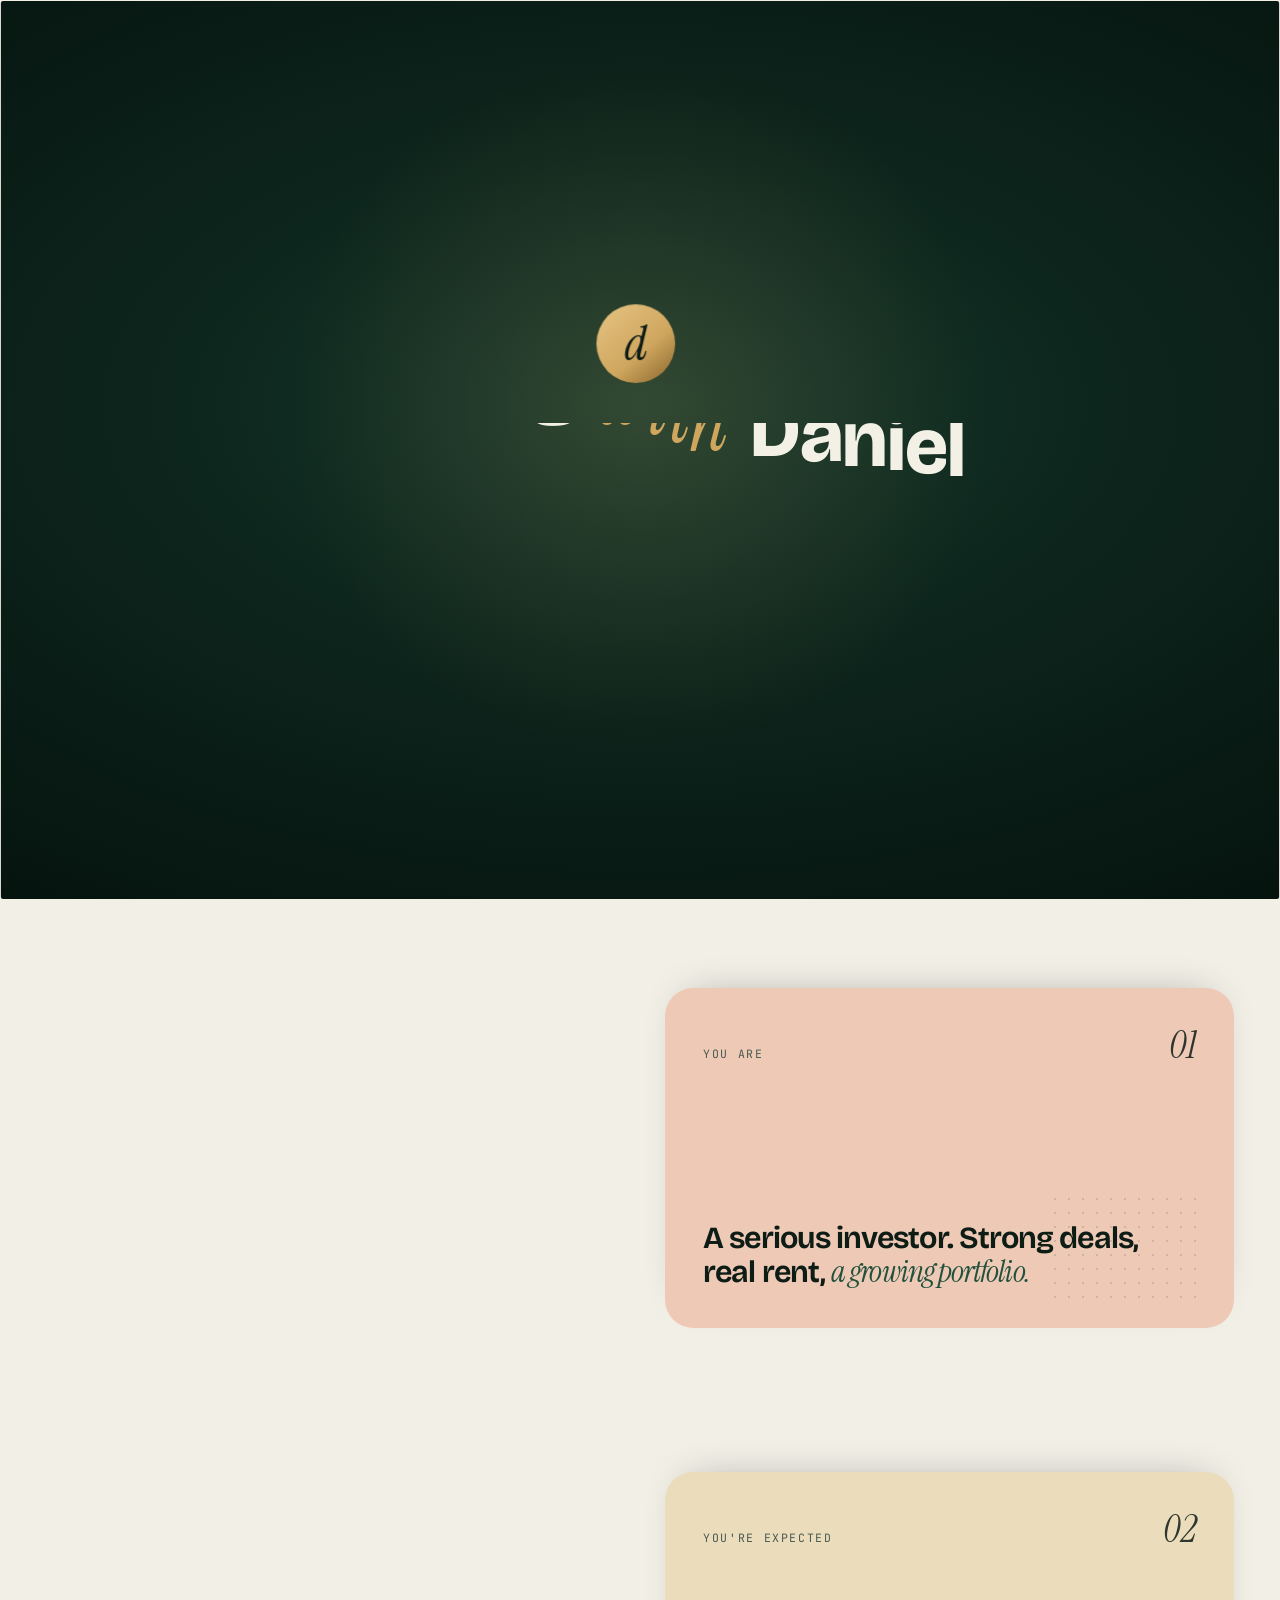
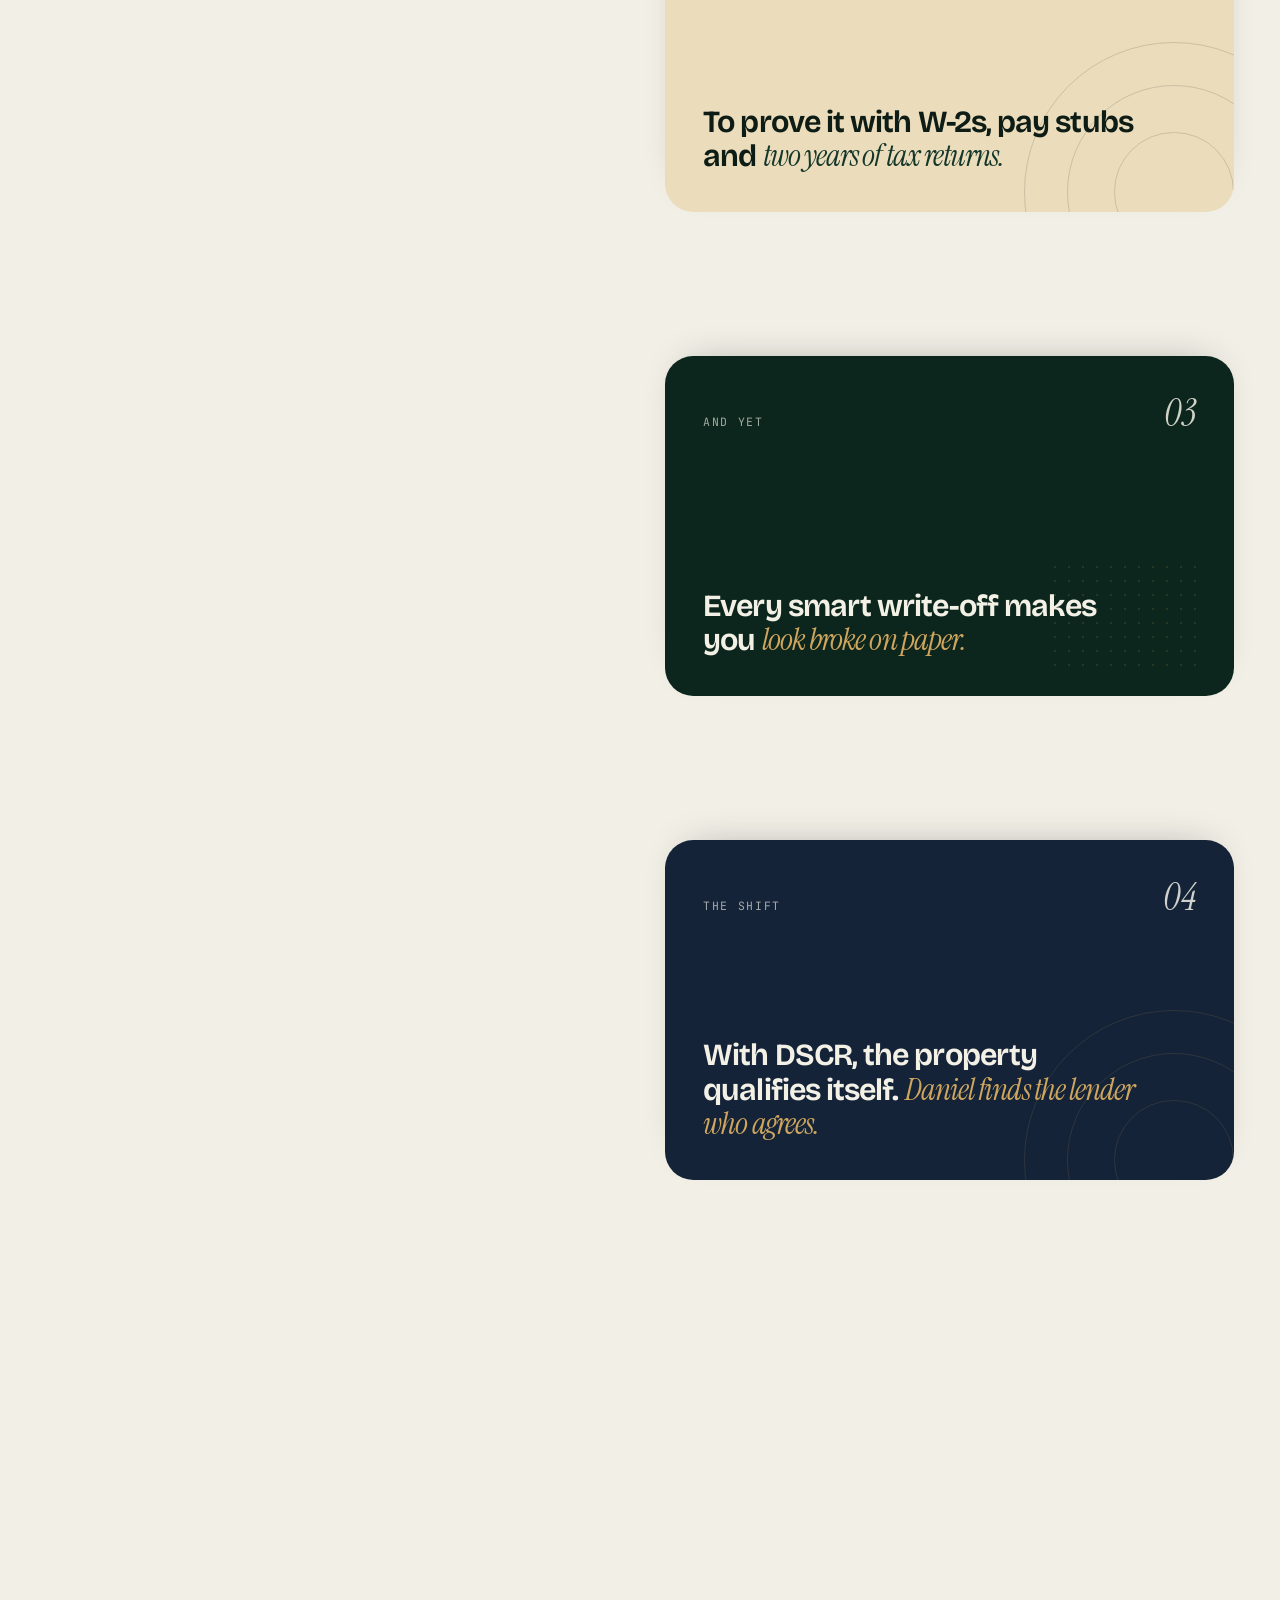
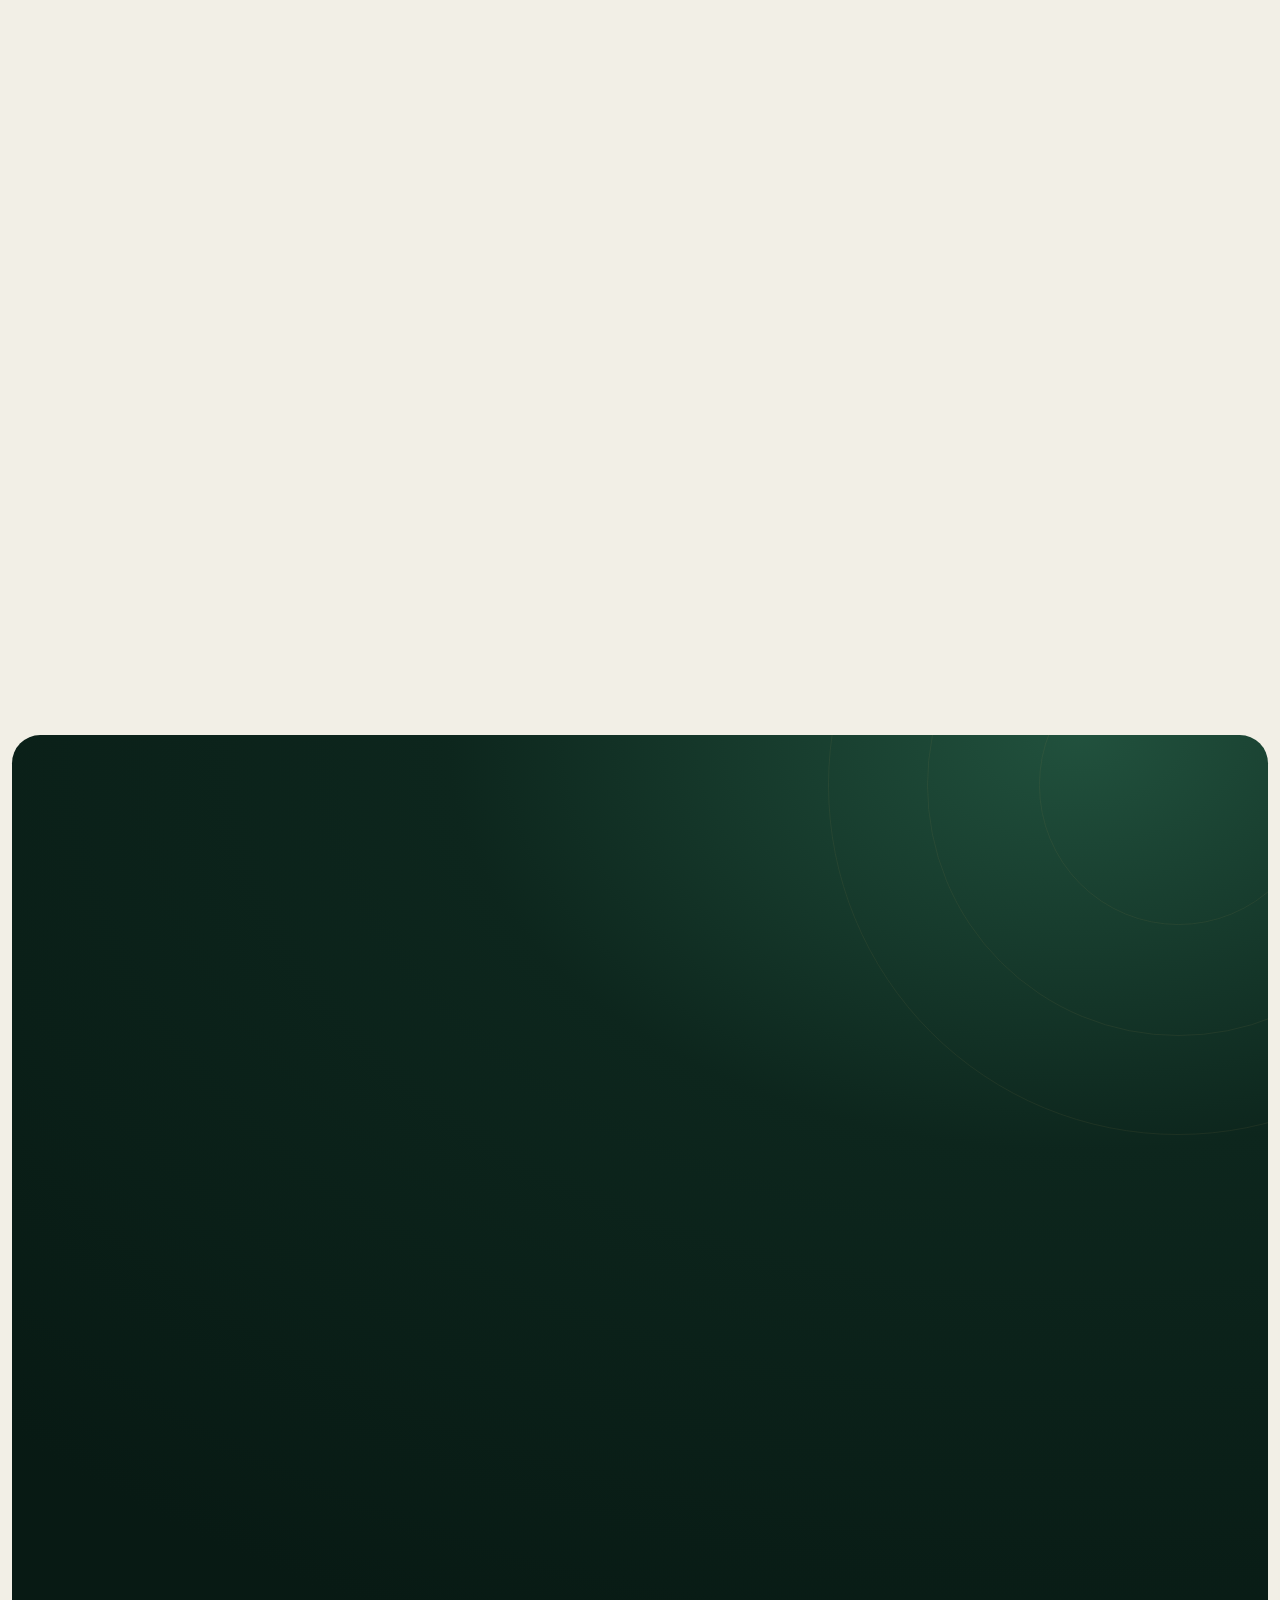
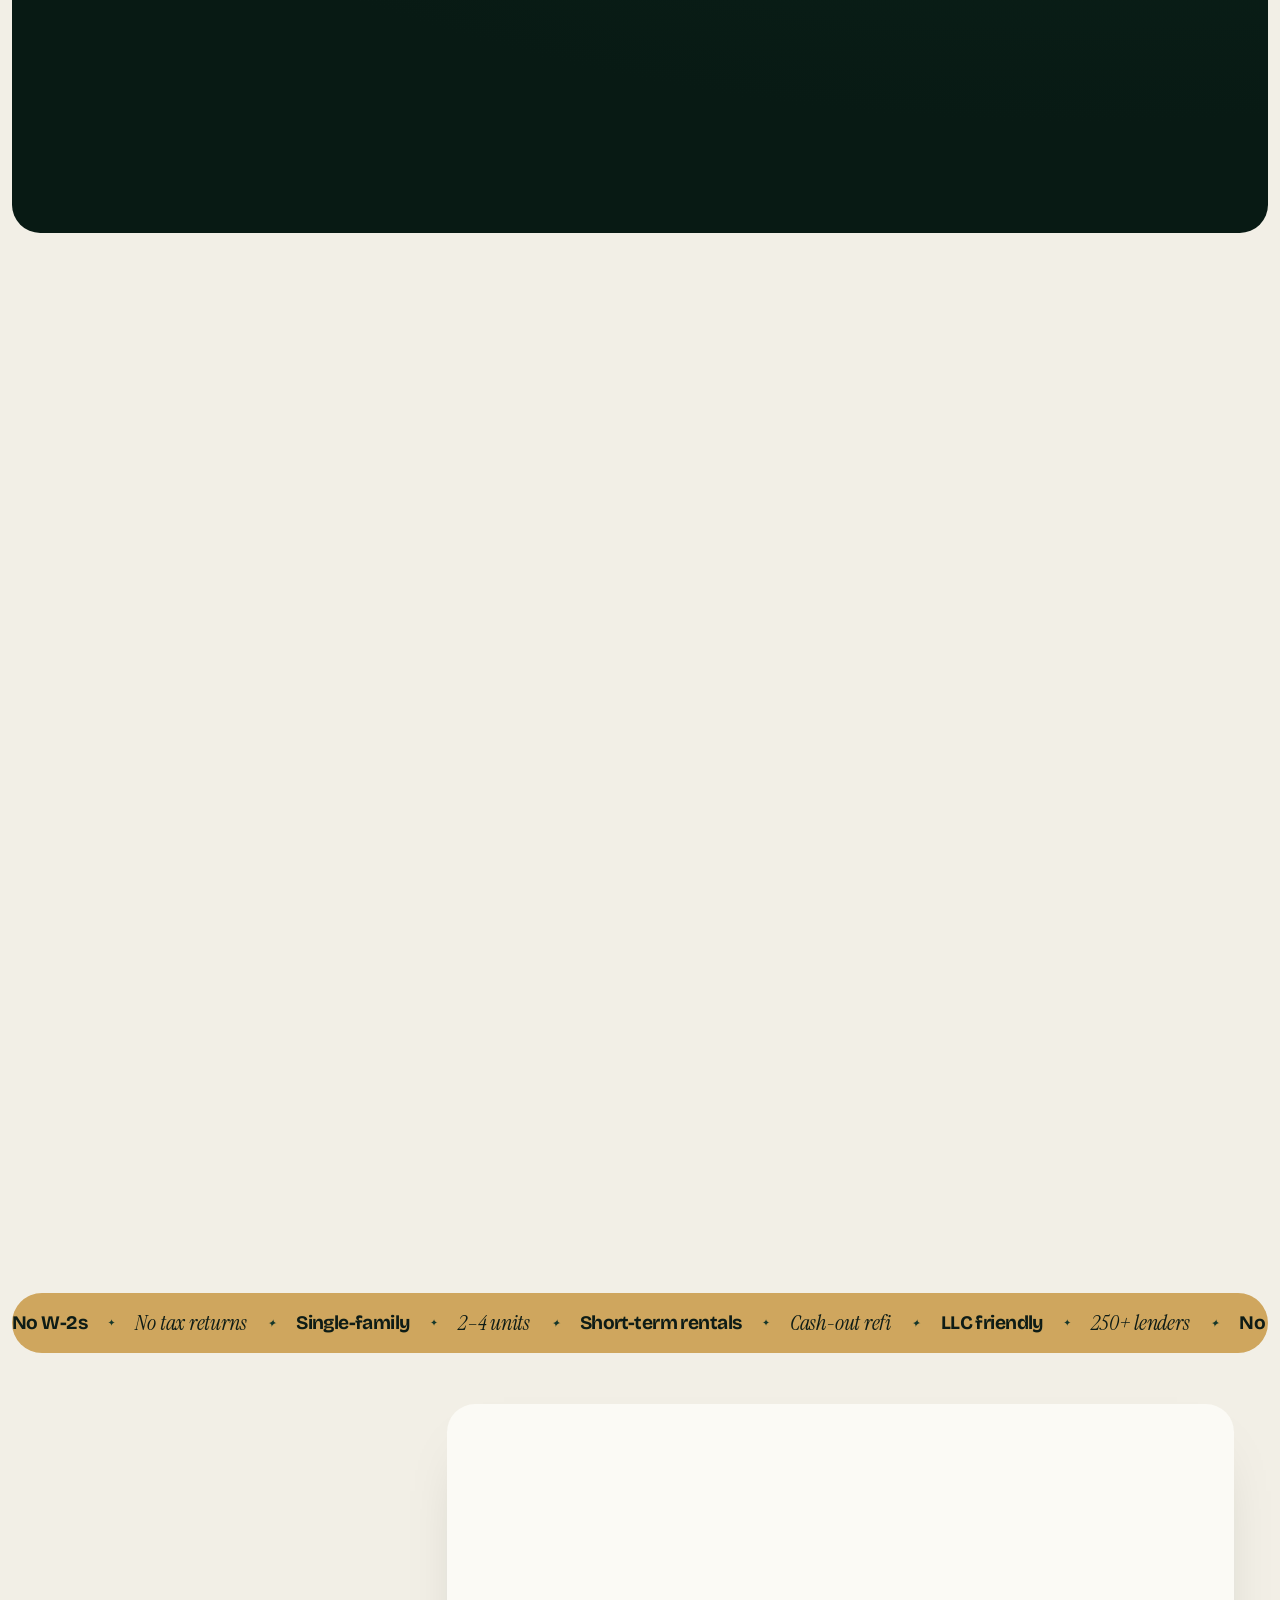
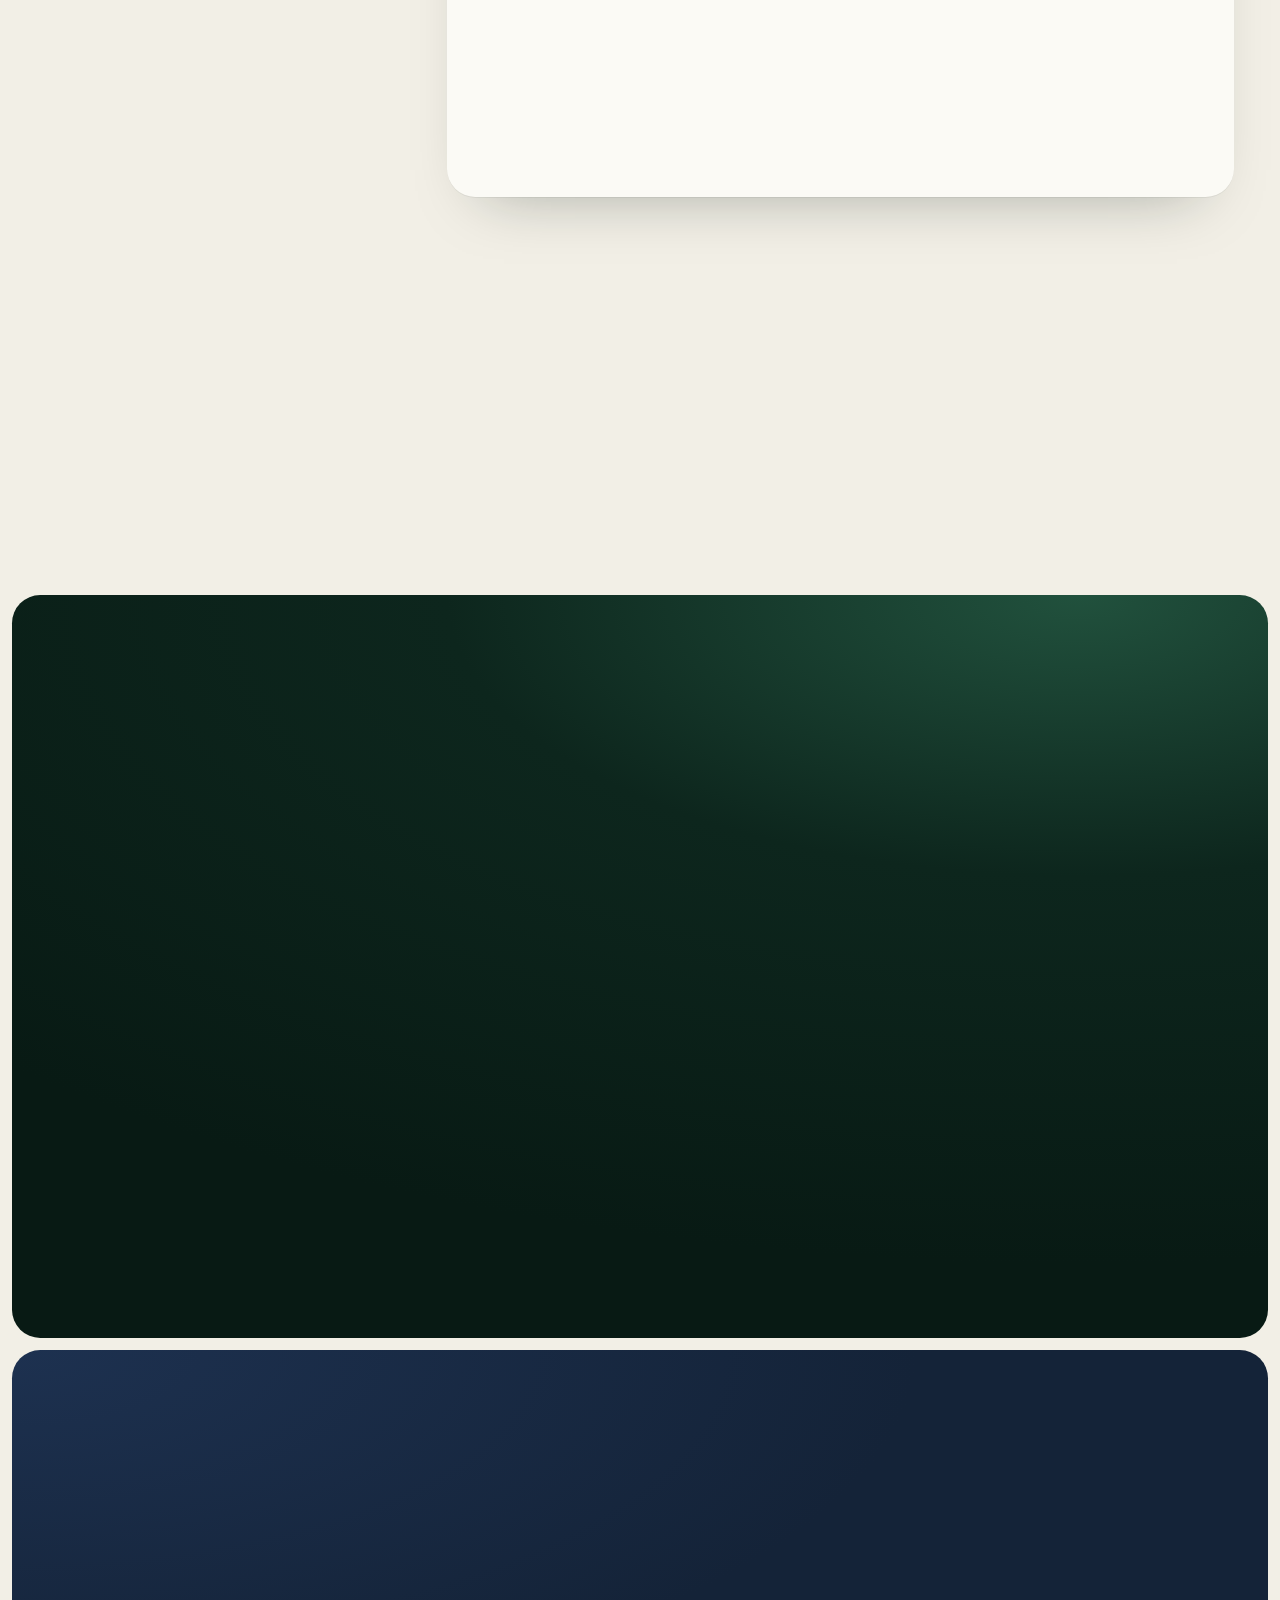
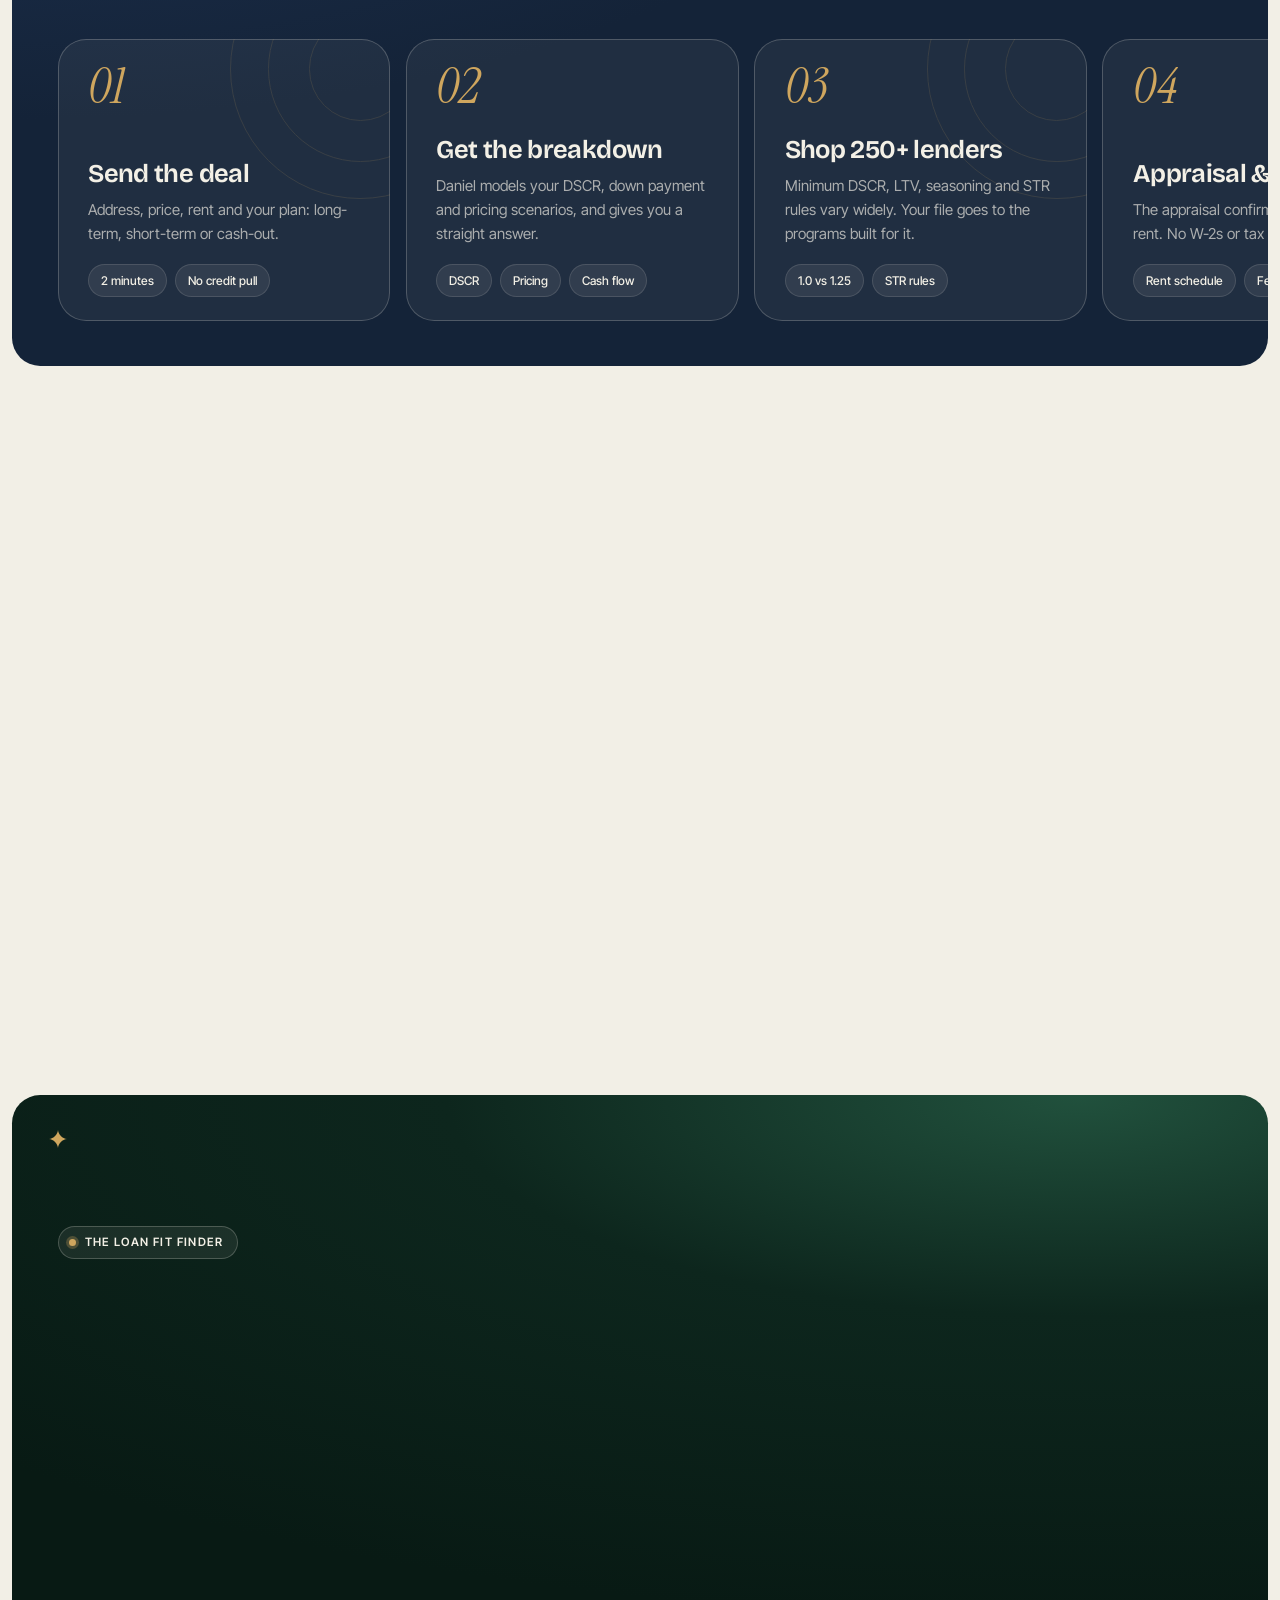
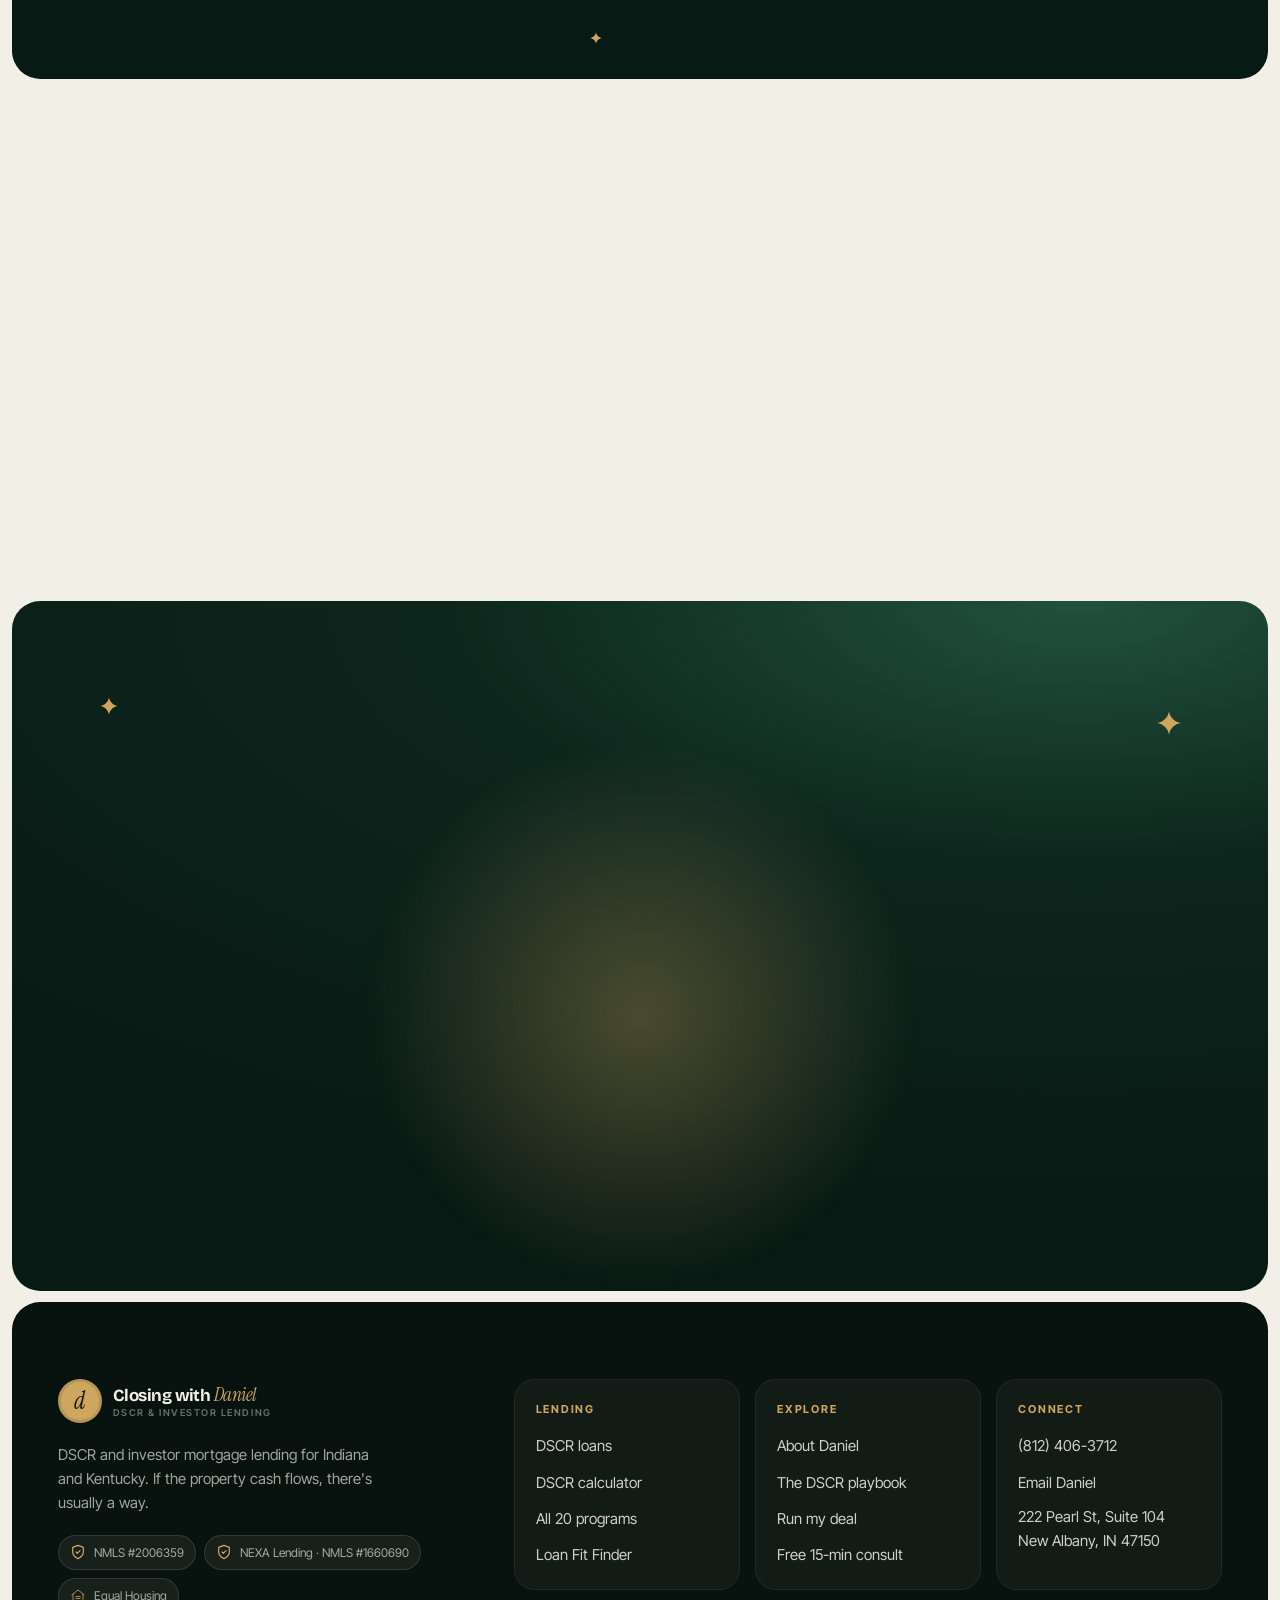
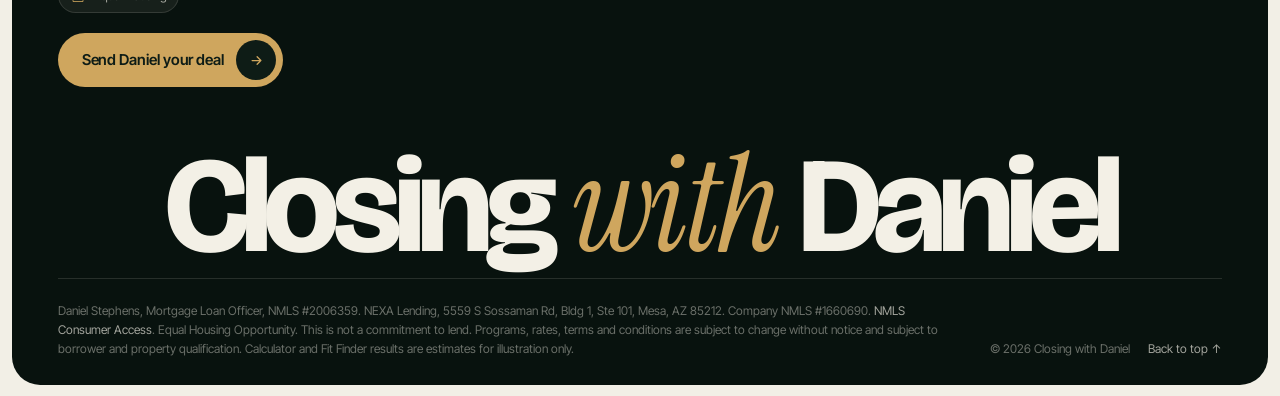
==== commit 20556b0d: "Centre the 'How it works' heading against the route and stats Co-Authored-By: Claude Opus 5.5 <norep" ====
--- a/index.html
+++ b/index.html
@@ -16,7 +16,7 @@
 <link rel="preload" href="assets/fonts/bricolage.woff2" as="font" type="font/woff2" crossorigin>
 <link rel="preload" href="assets/fonts/instrument-serif-italic.woff2" as="font" type="font/woff2" crossorigin>
 <link rel="preload" href="assets/fonts/inter-tight.woff2" as="font" type="font/woff2" crossorigin>
-<link rel="stylesheet" href="assets/css/style.css?v=554fdc6994">
+<link rel="stylesheet" href="assets/css/style.css?v=0e4c3179ca">
 <script>
 (function(d){var h=d.documentElement;h.classList.add('js');
 var r=window.matchMedia&&matchMedia('(prefers-reduced-motion: reduce)').matches;if(r){h.classList.add('reduced');h.classList.remove('anim');}
--- a/assets/css/style.css
+++ b/assets/css/style.css
@@ -514,7 +514,7 @@
 .orbit__node--l { left: -3%; top: 50%; translate: 0 -50%; }
 
 /* ---------- Horizontal scroll process ---------- */
-.hs__head { display: grid; grid-template-columns: minmax(0, 1fr) minmax(0, 1fr); gap: var(--gap-lg); align-items: end; margin-bottom: clamp(32px, 4vw, 52px); }
+.hs__head { display: grid; grid-template-columns: minmax(0, 1fr) minmax(0, 1fr); gap: var(--gap-lg); align-items: center; margin-bottom: clamp(32px, 4vw, 52px); }
 .hs__aside { display: grid; gap: 22px; }
 .hs__facts { display: grid; grid-template-columns: repeat(3, minmax(0, 1fr)); gap: 10px; }
 .hs__facts > div { padding: 14px 16px; border-radius: 16px; background: rgba(var(--on-dark-rgb), .06); box-shadow: inset 0 0 0 1px var(--line); }
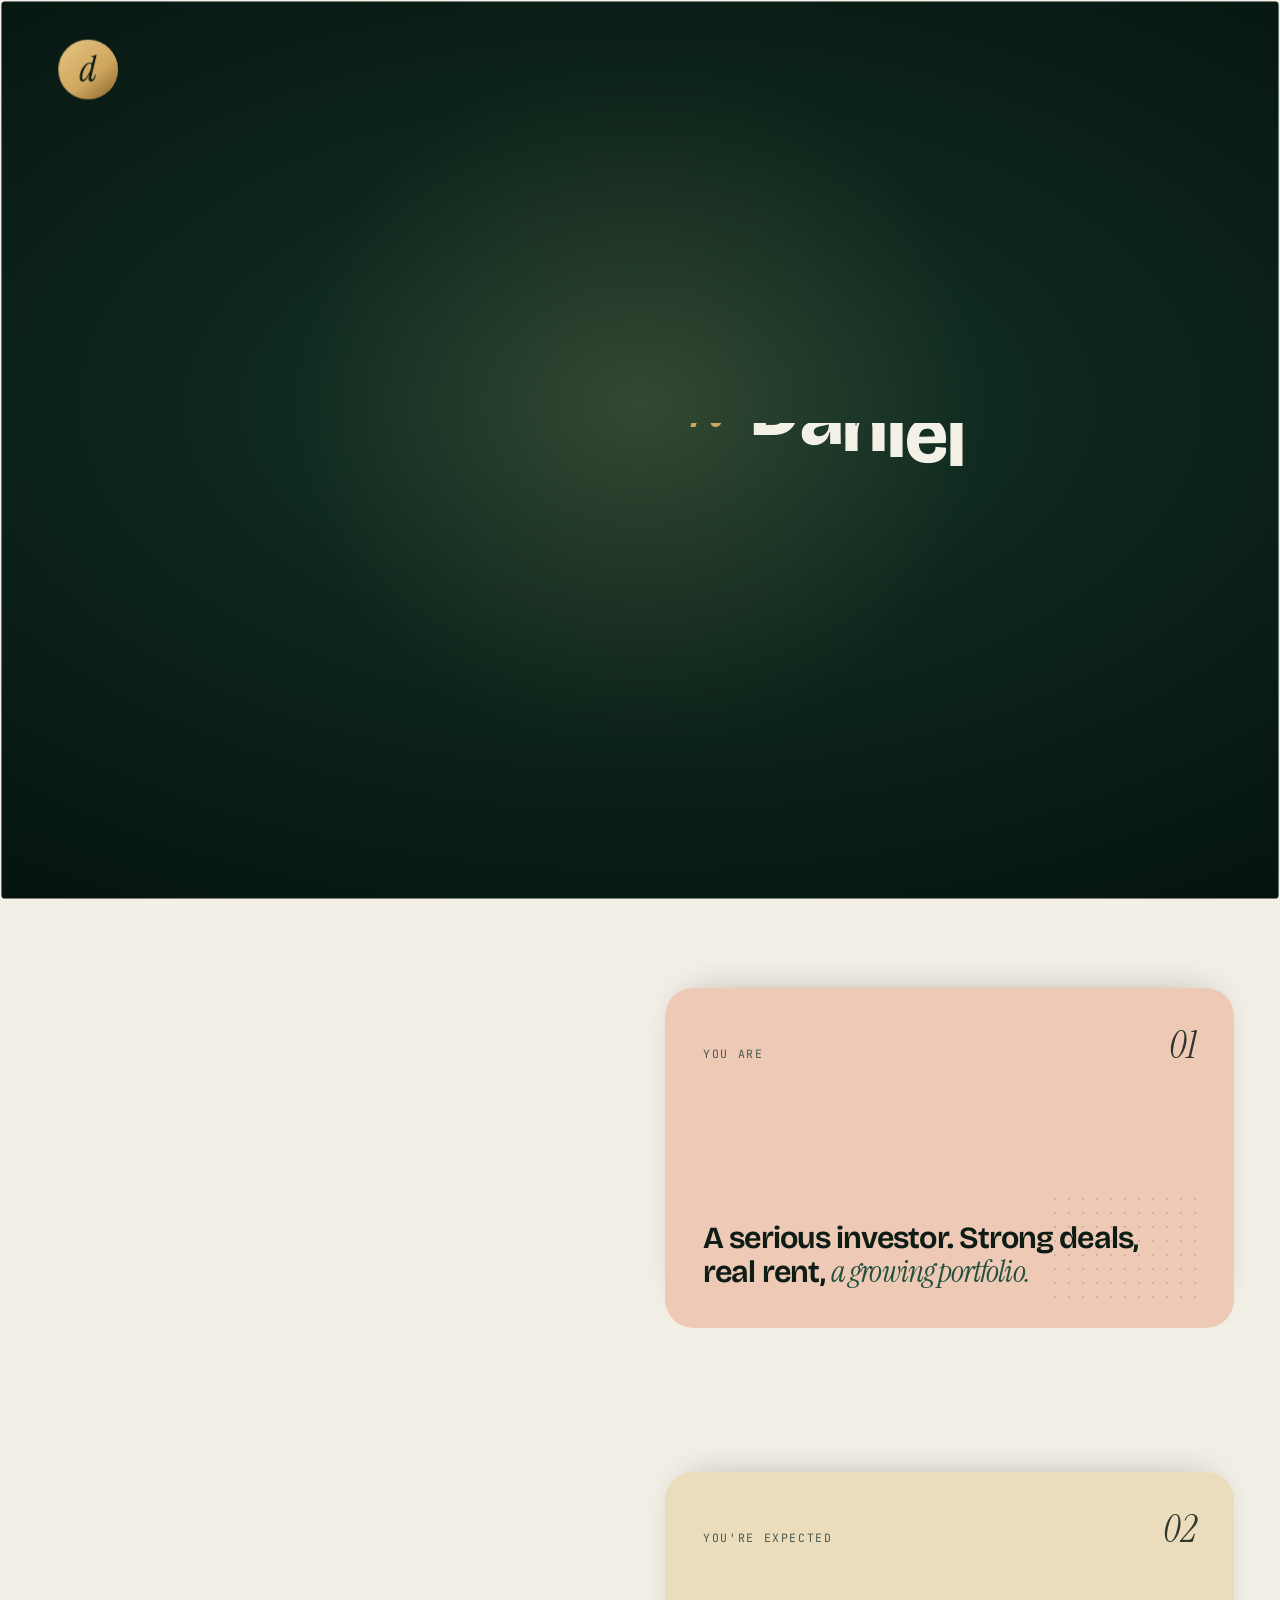
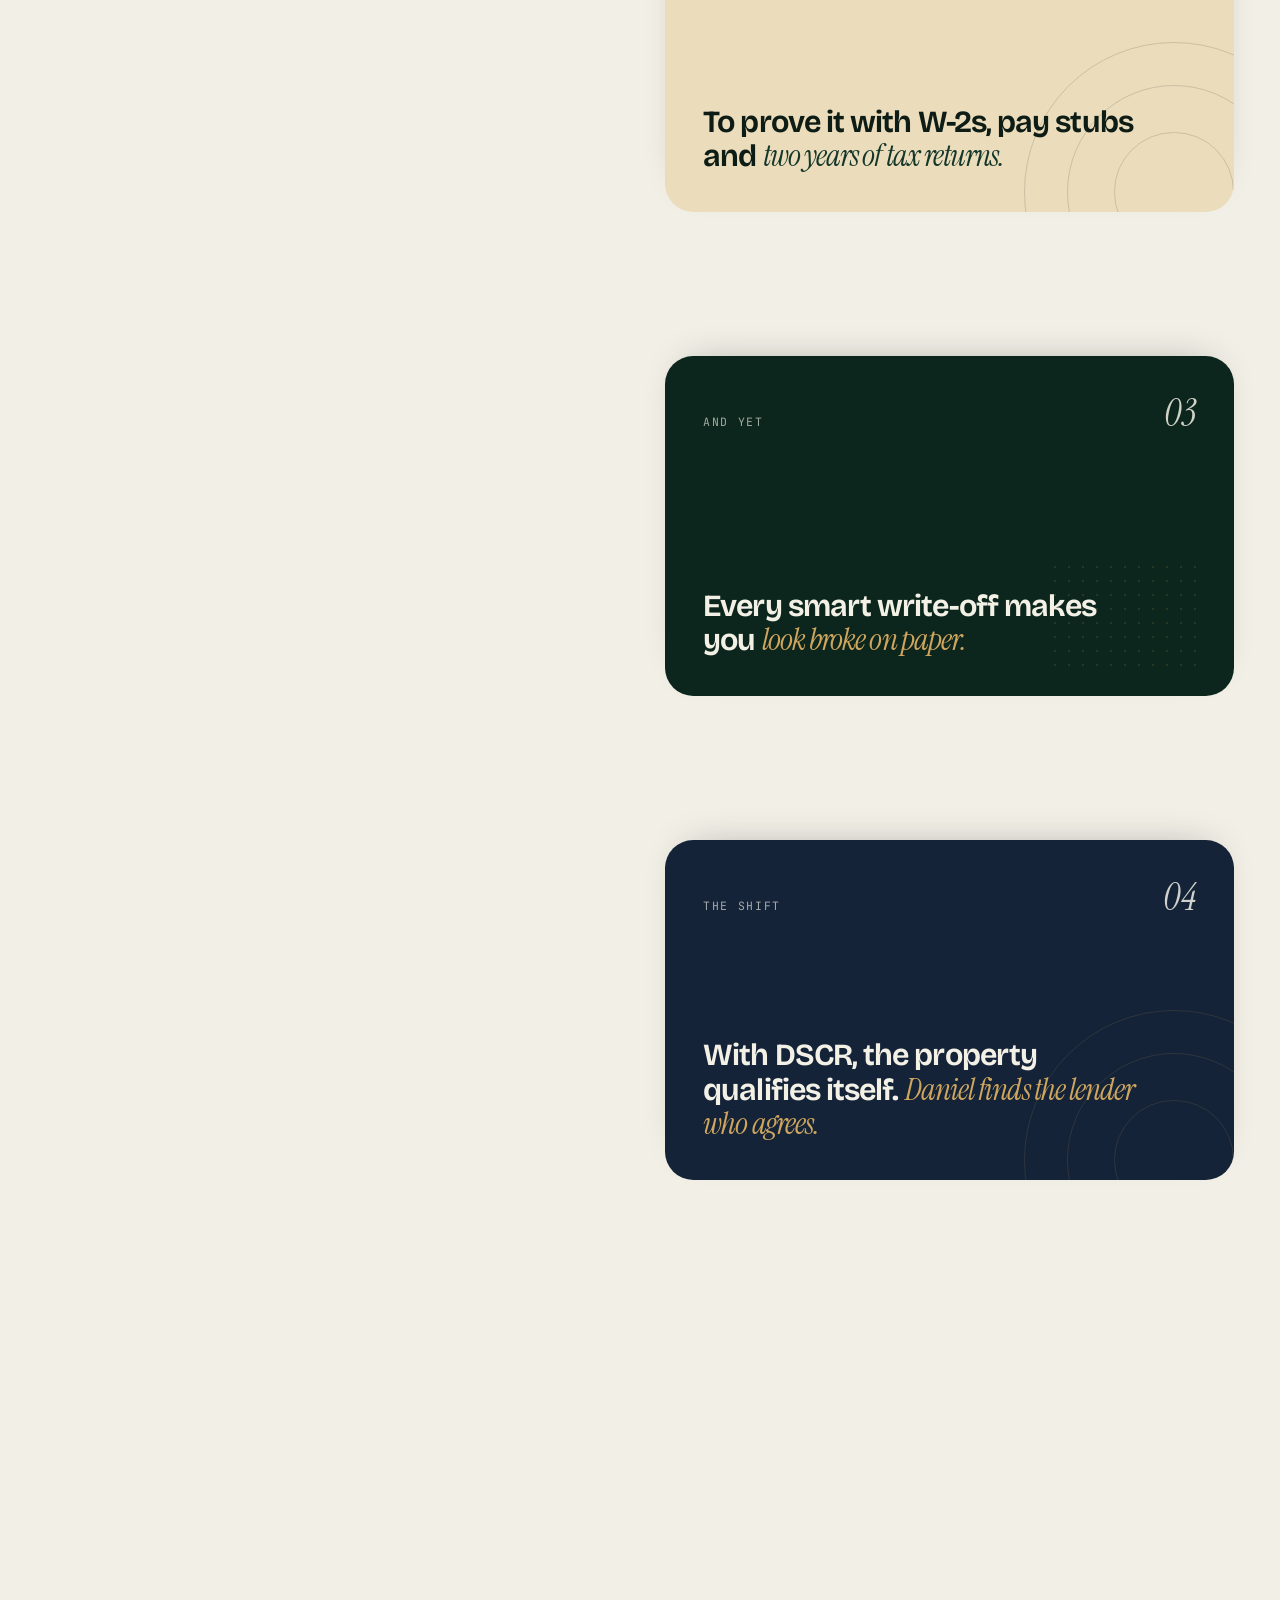
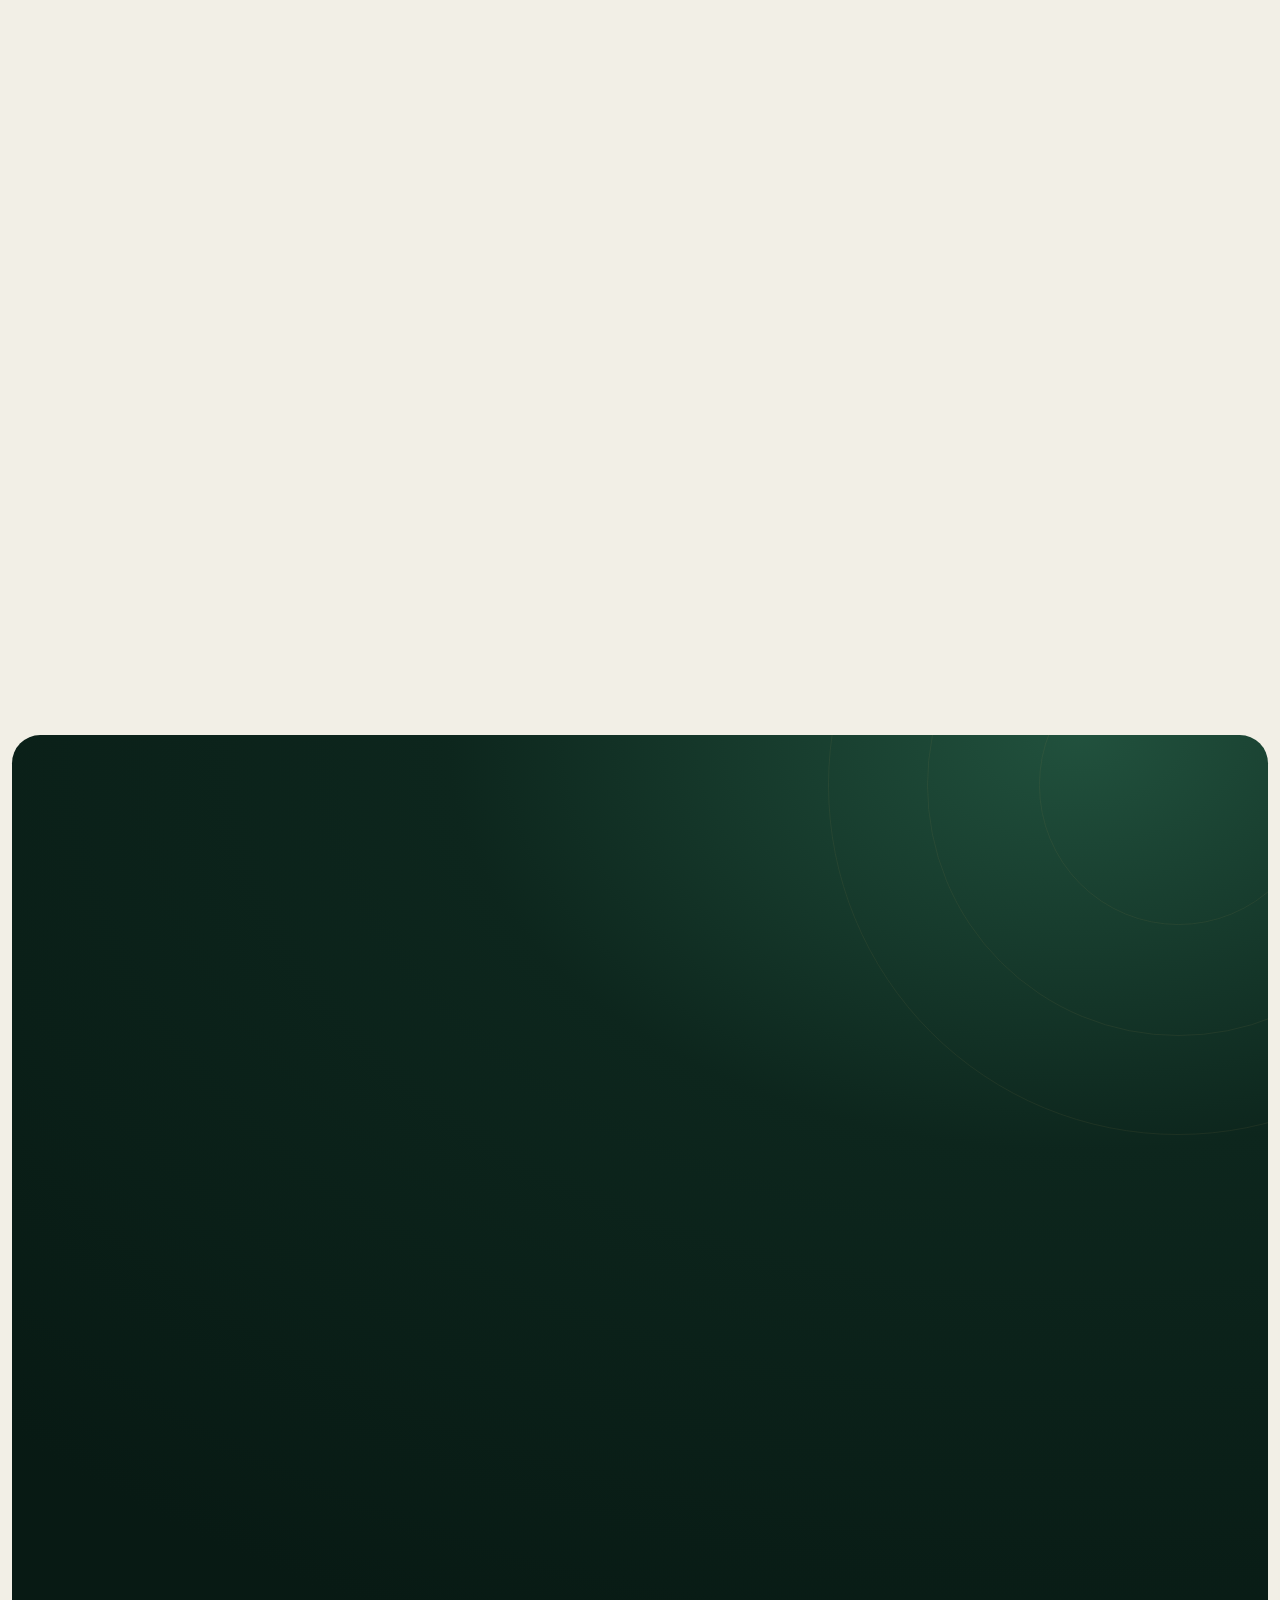
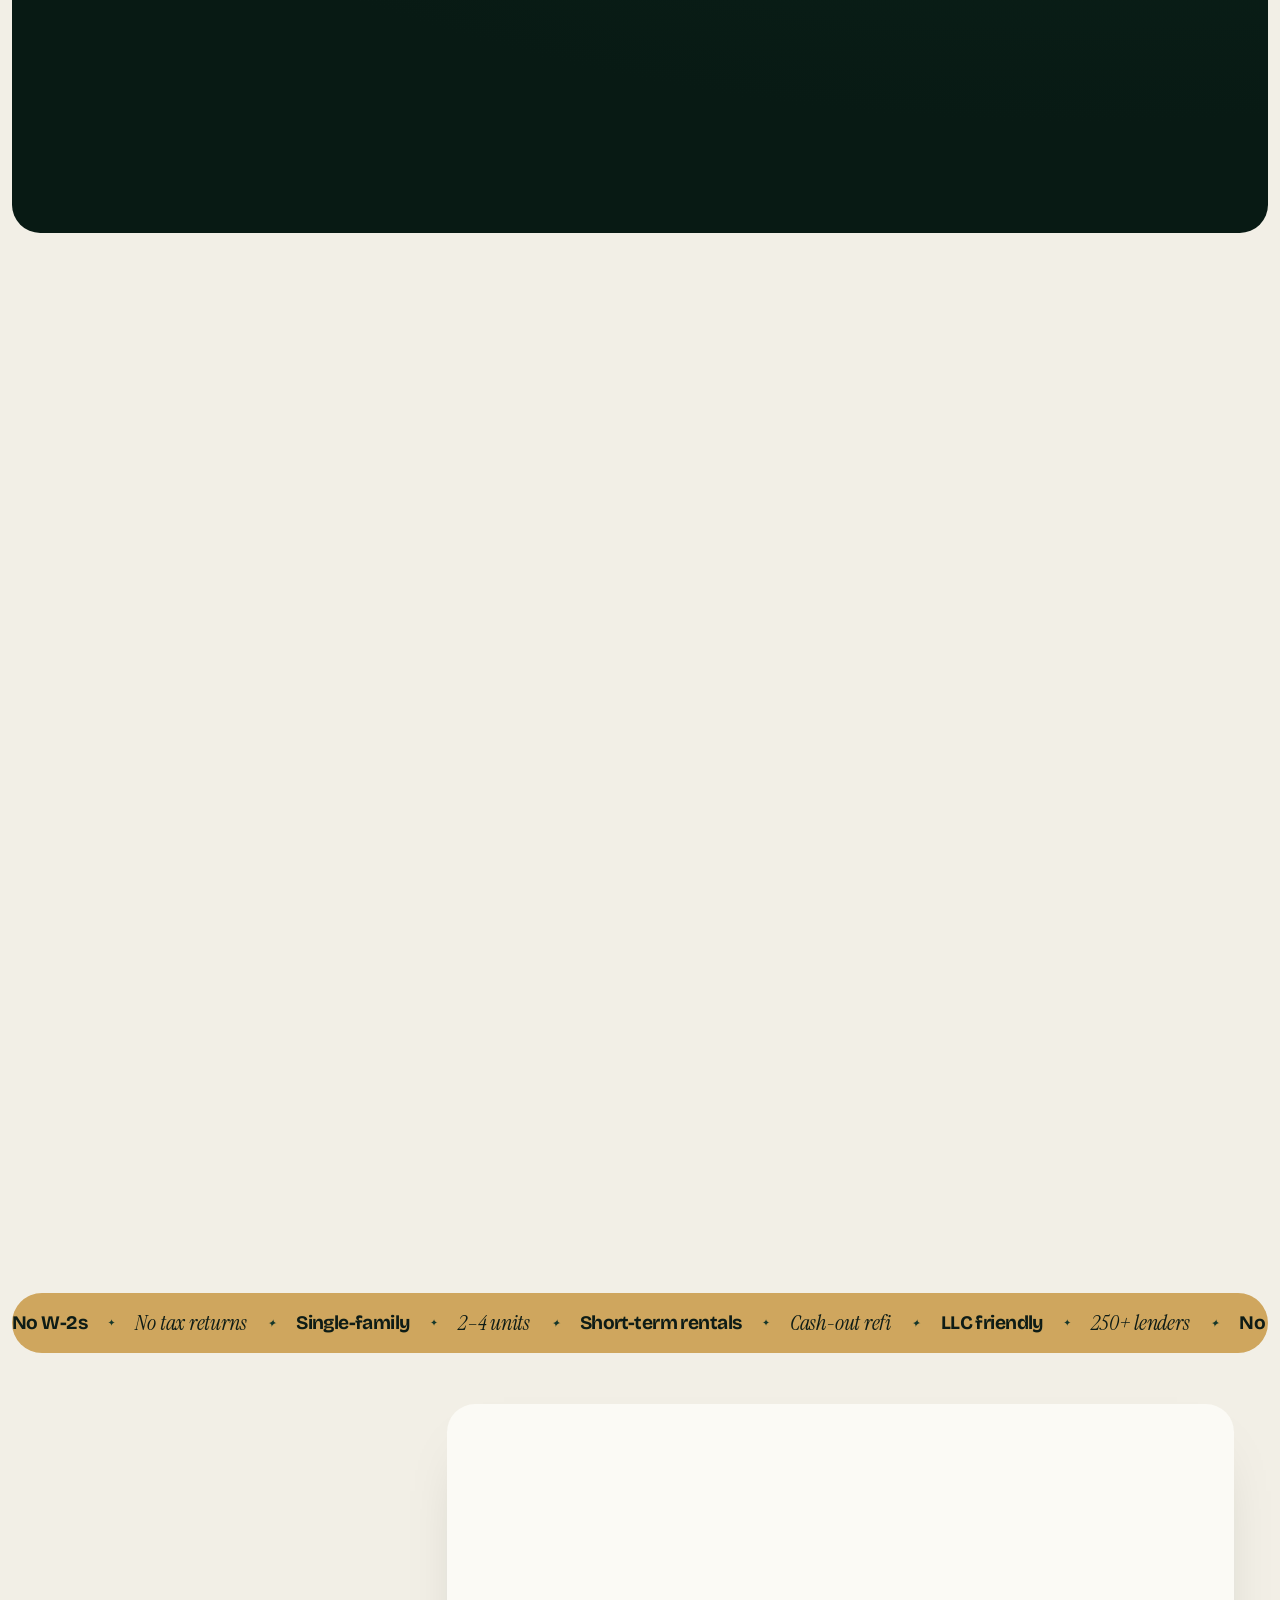
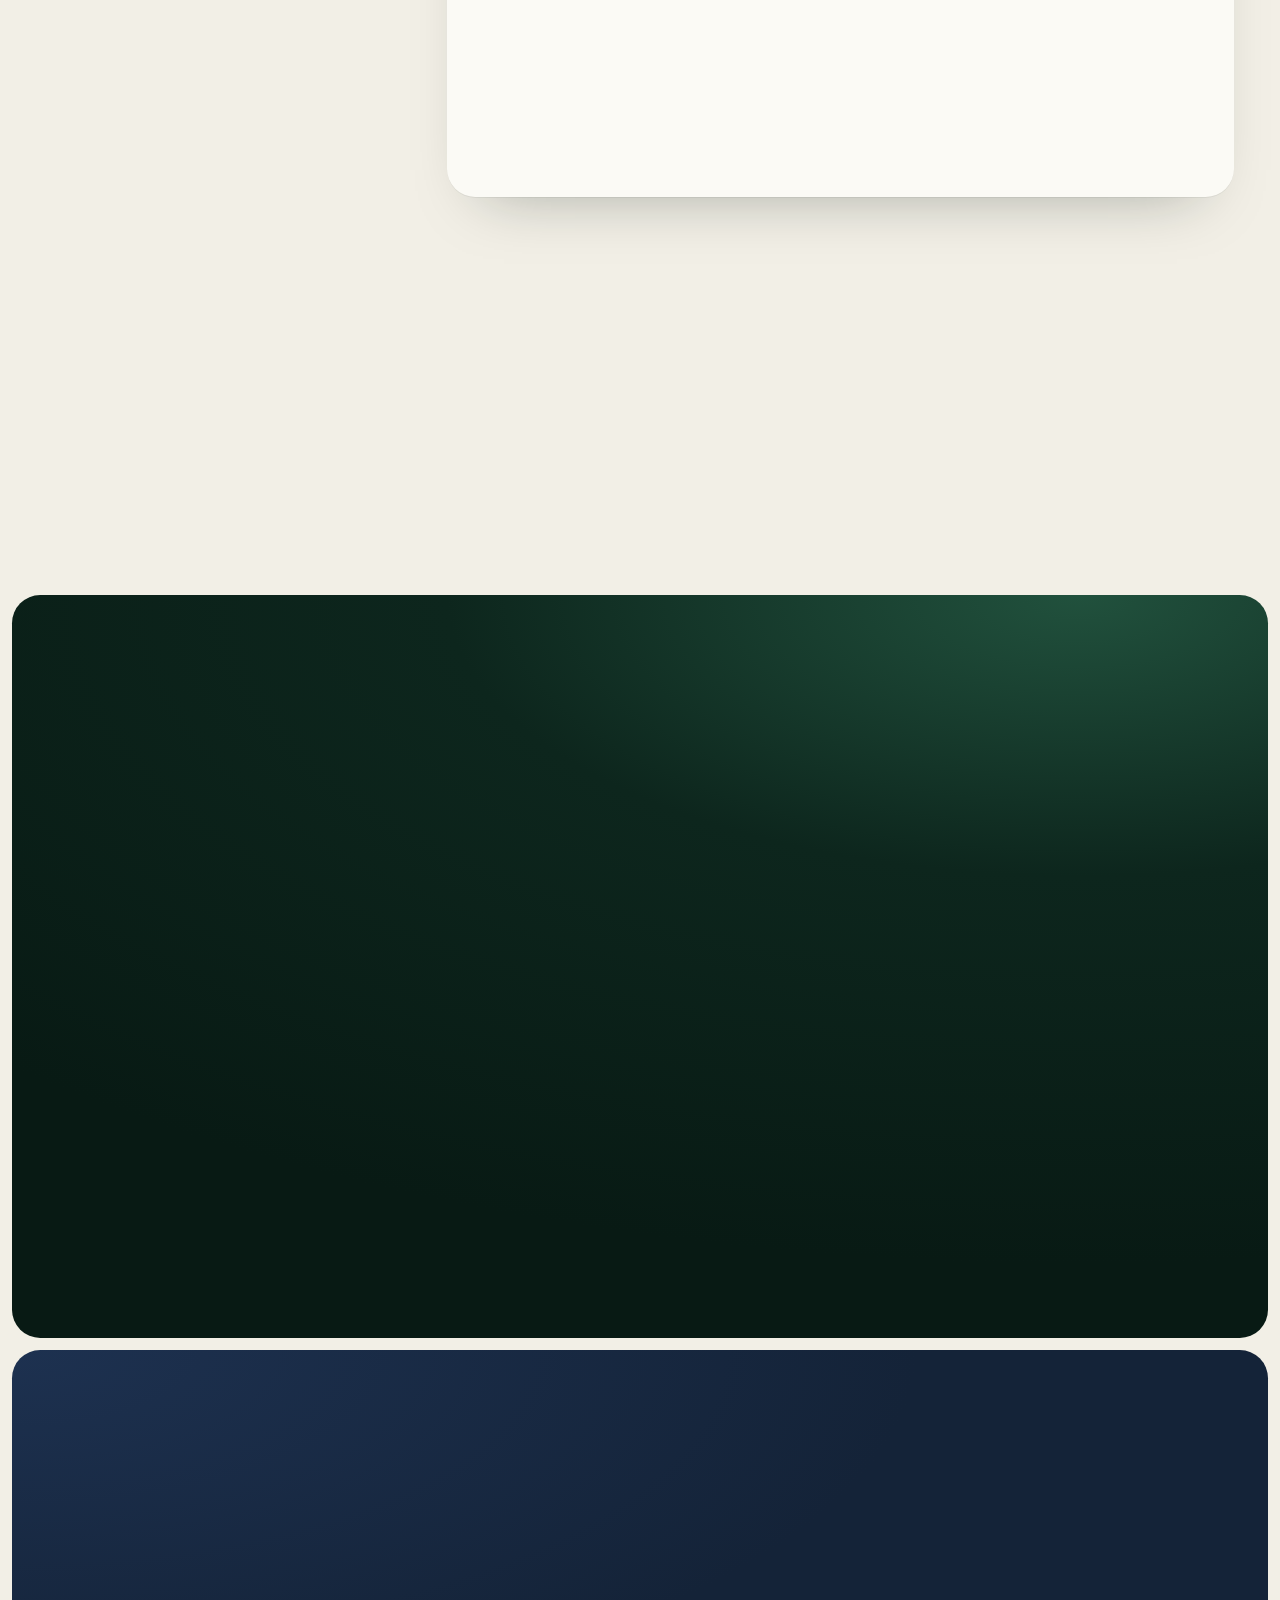
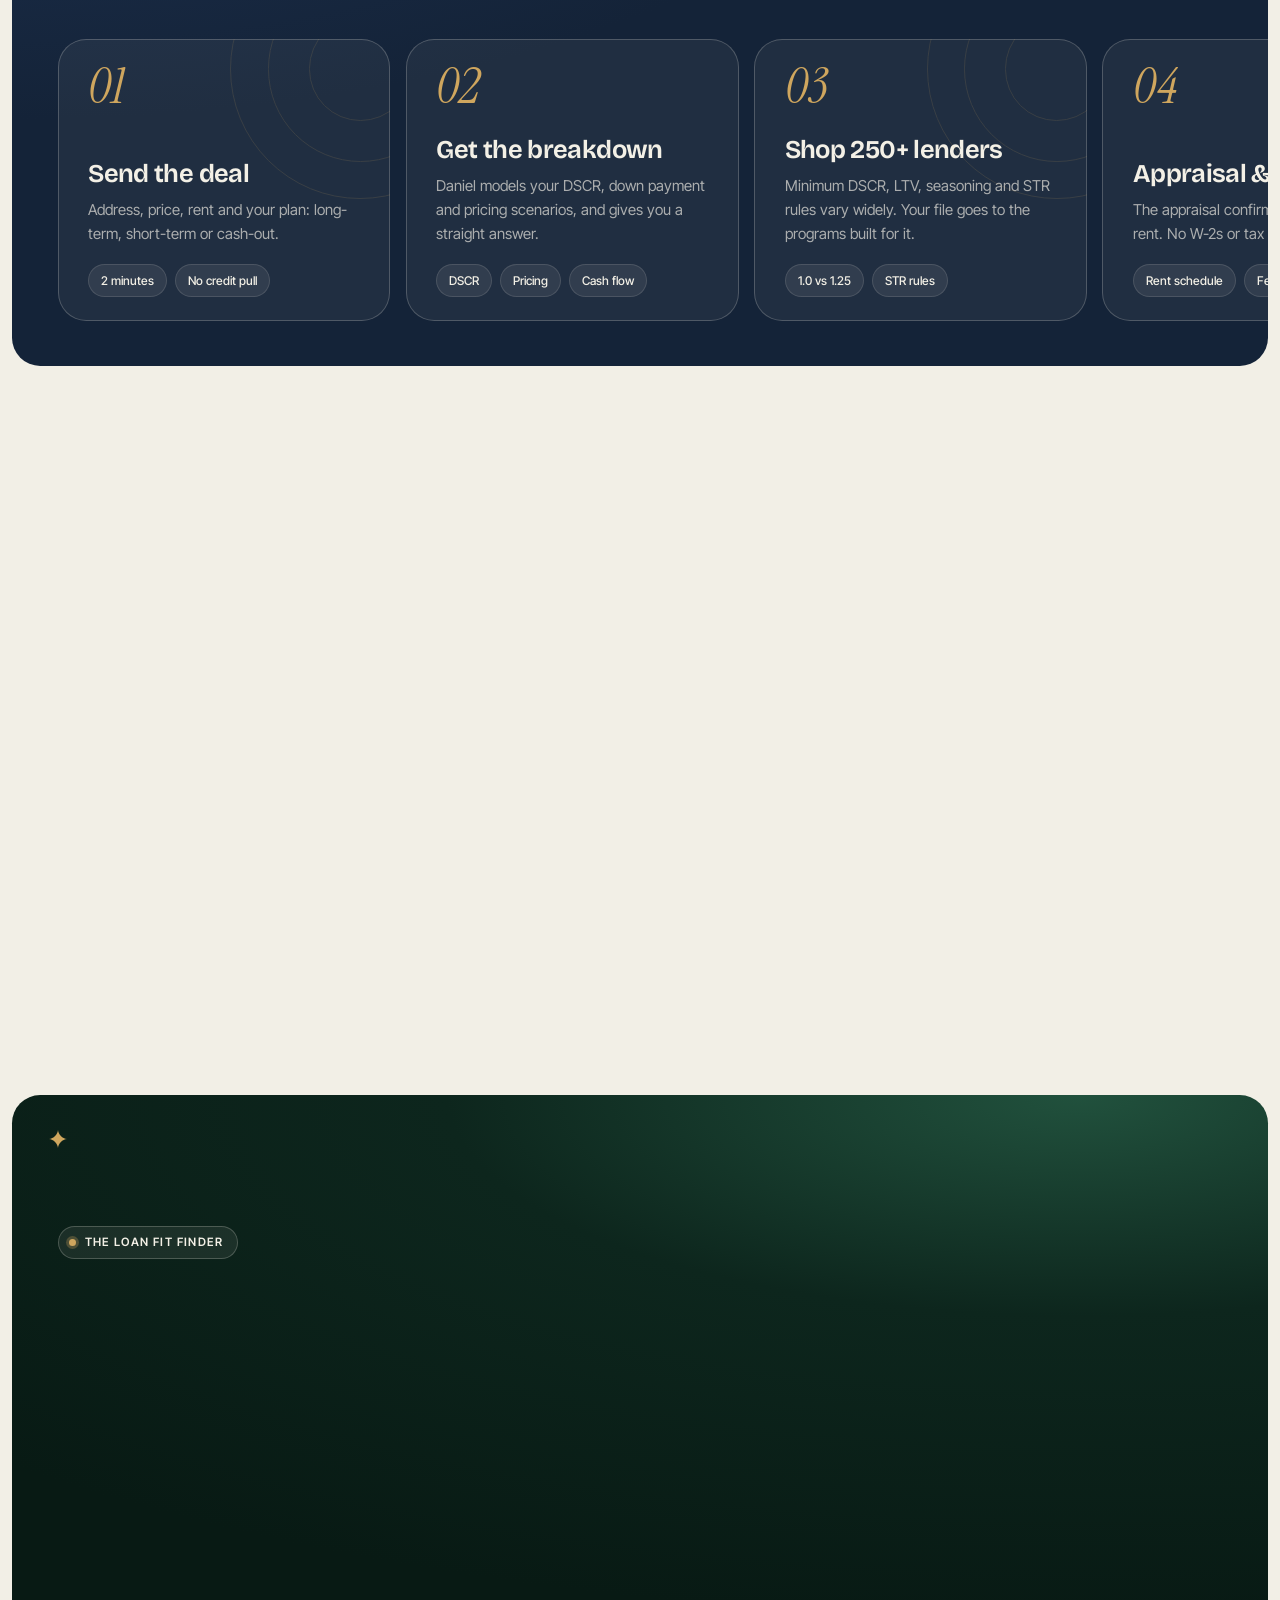
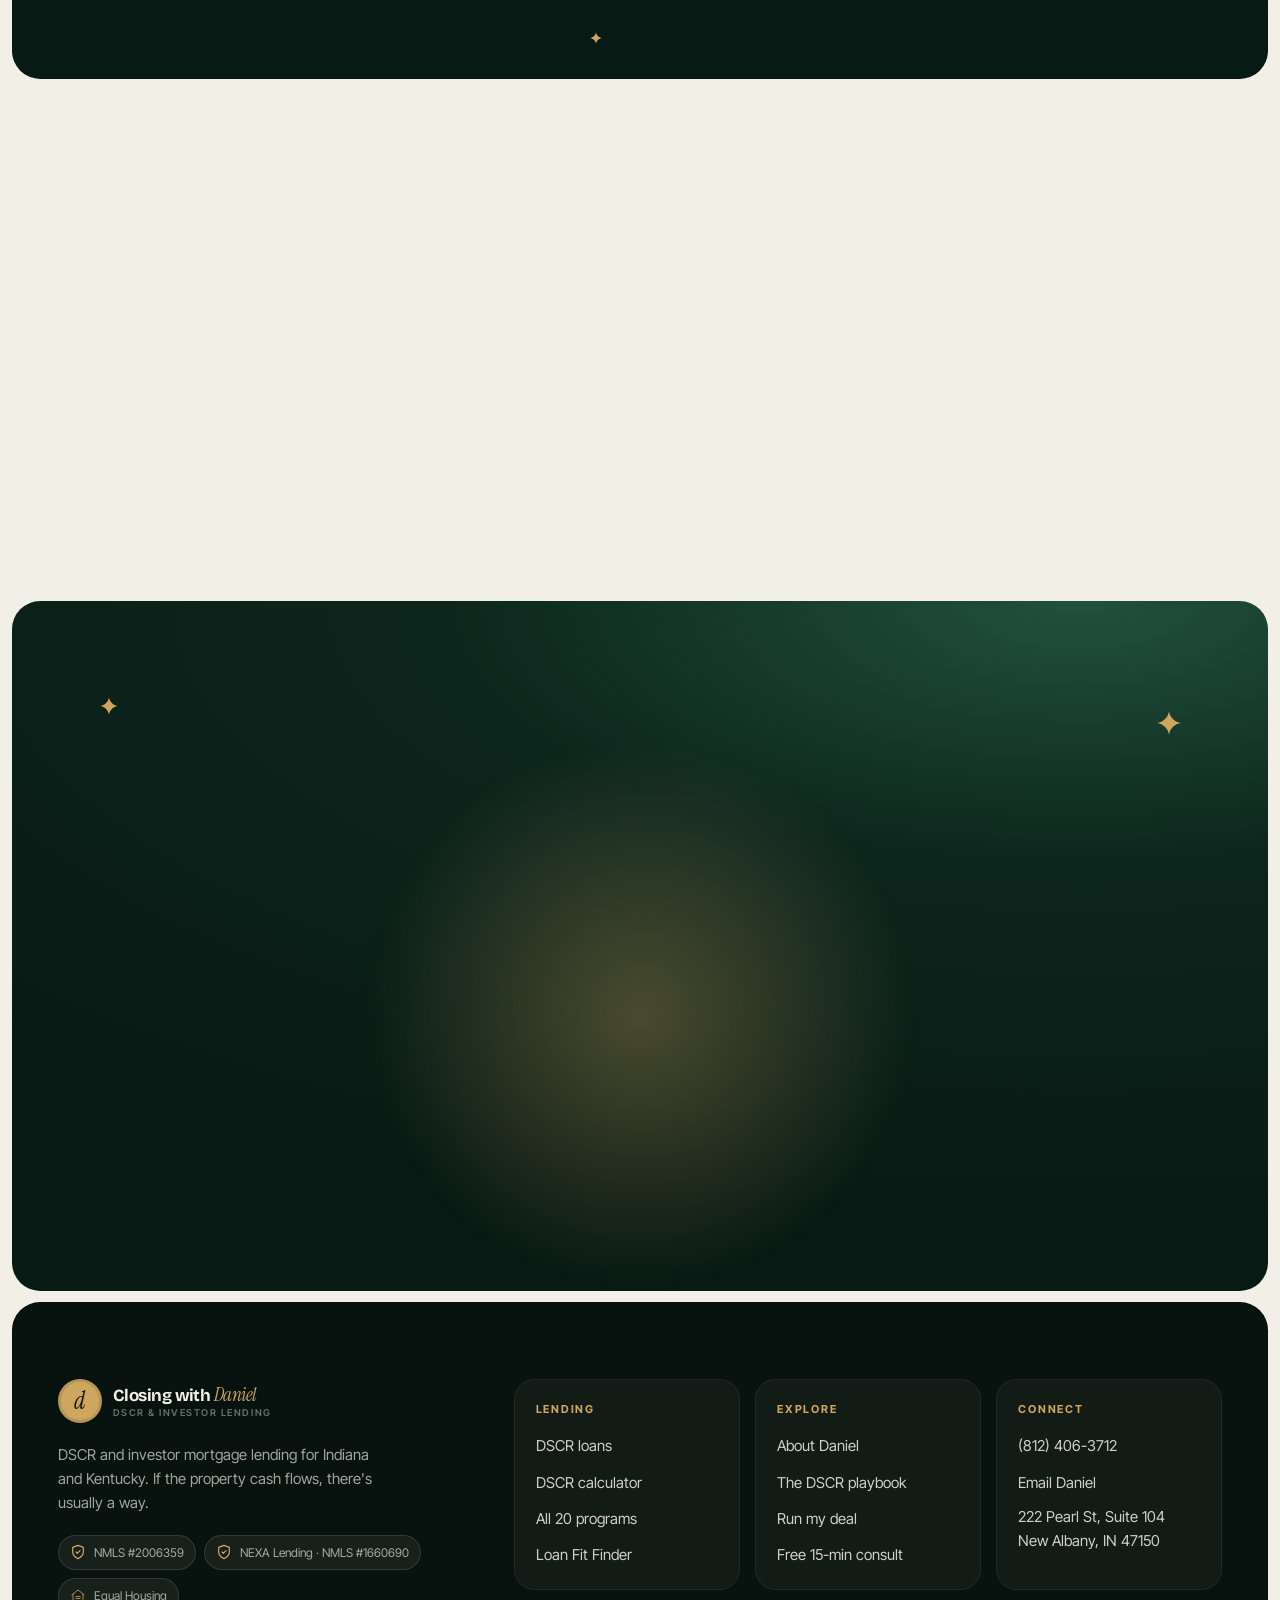
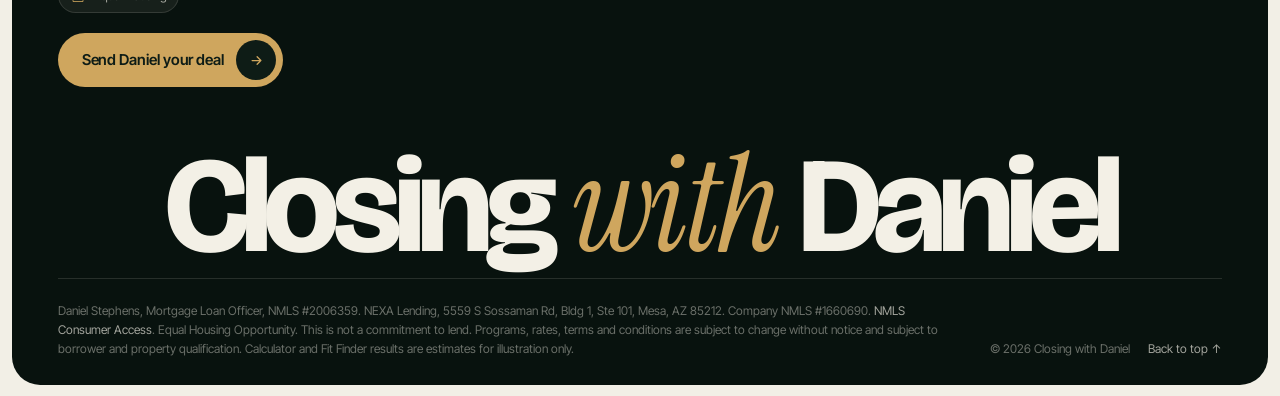
==== commit a5161331: "Hero: right side arrives with the left on every page Inner-page photo cards used a slow 1.4s wipe th" ====
--- a/index.html
+++ b/index.html
@@ -615,6 +615,6 @@
 <script src="assets/vendor/gsap.min.js"></script>
 <script src="assets/vendor/ScrollTrigger.min.js"></script>
 <script src="assets/vendor/lenis.min.js"></script>
-<script src="assets/js/main.js?v=5acd4c1dd1"></script>
+<script src="assets/js/main.js?v=8b0e663ef4"></script>
 </body>
 </html>
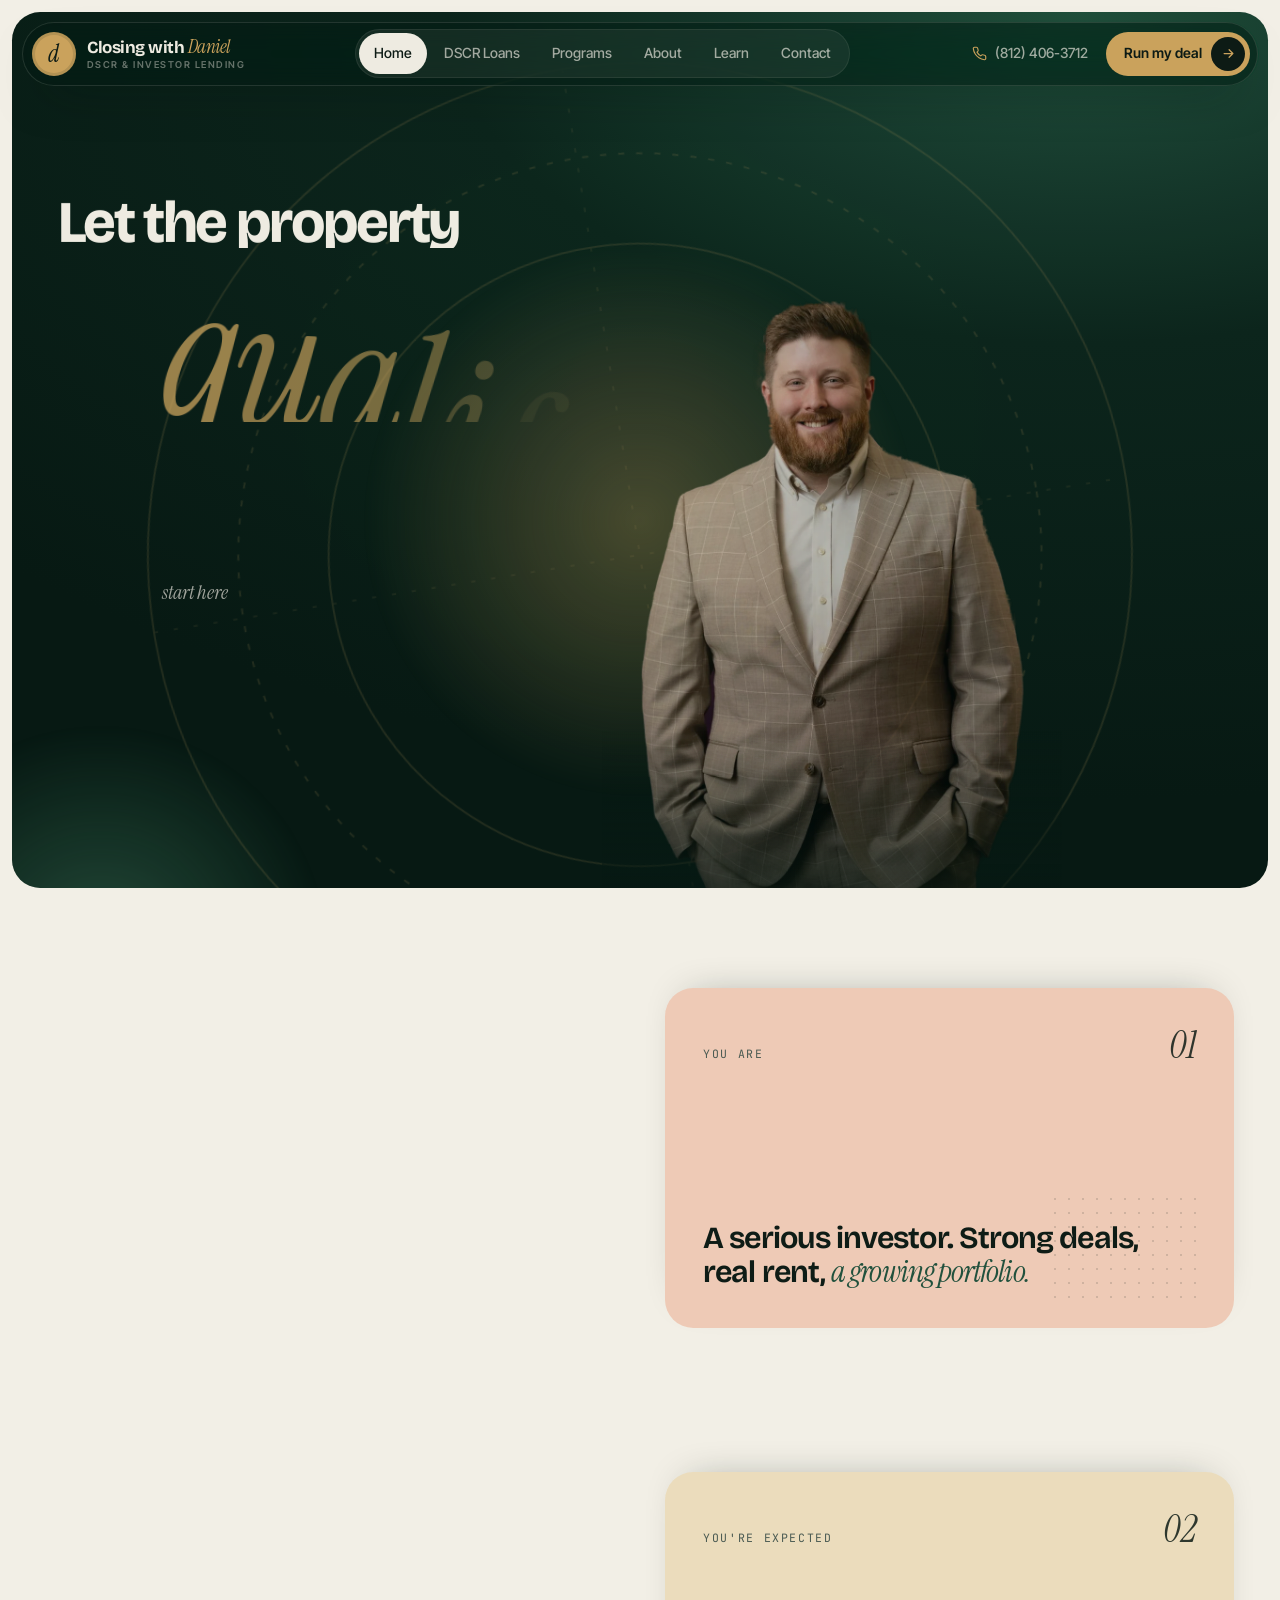
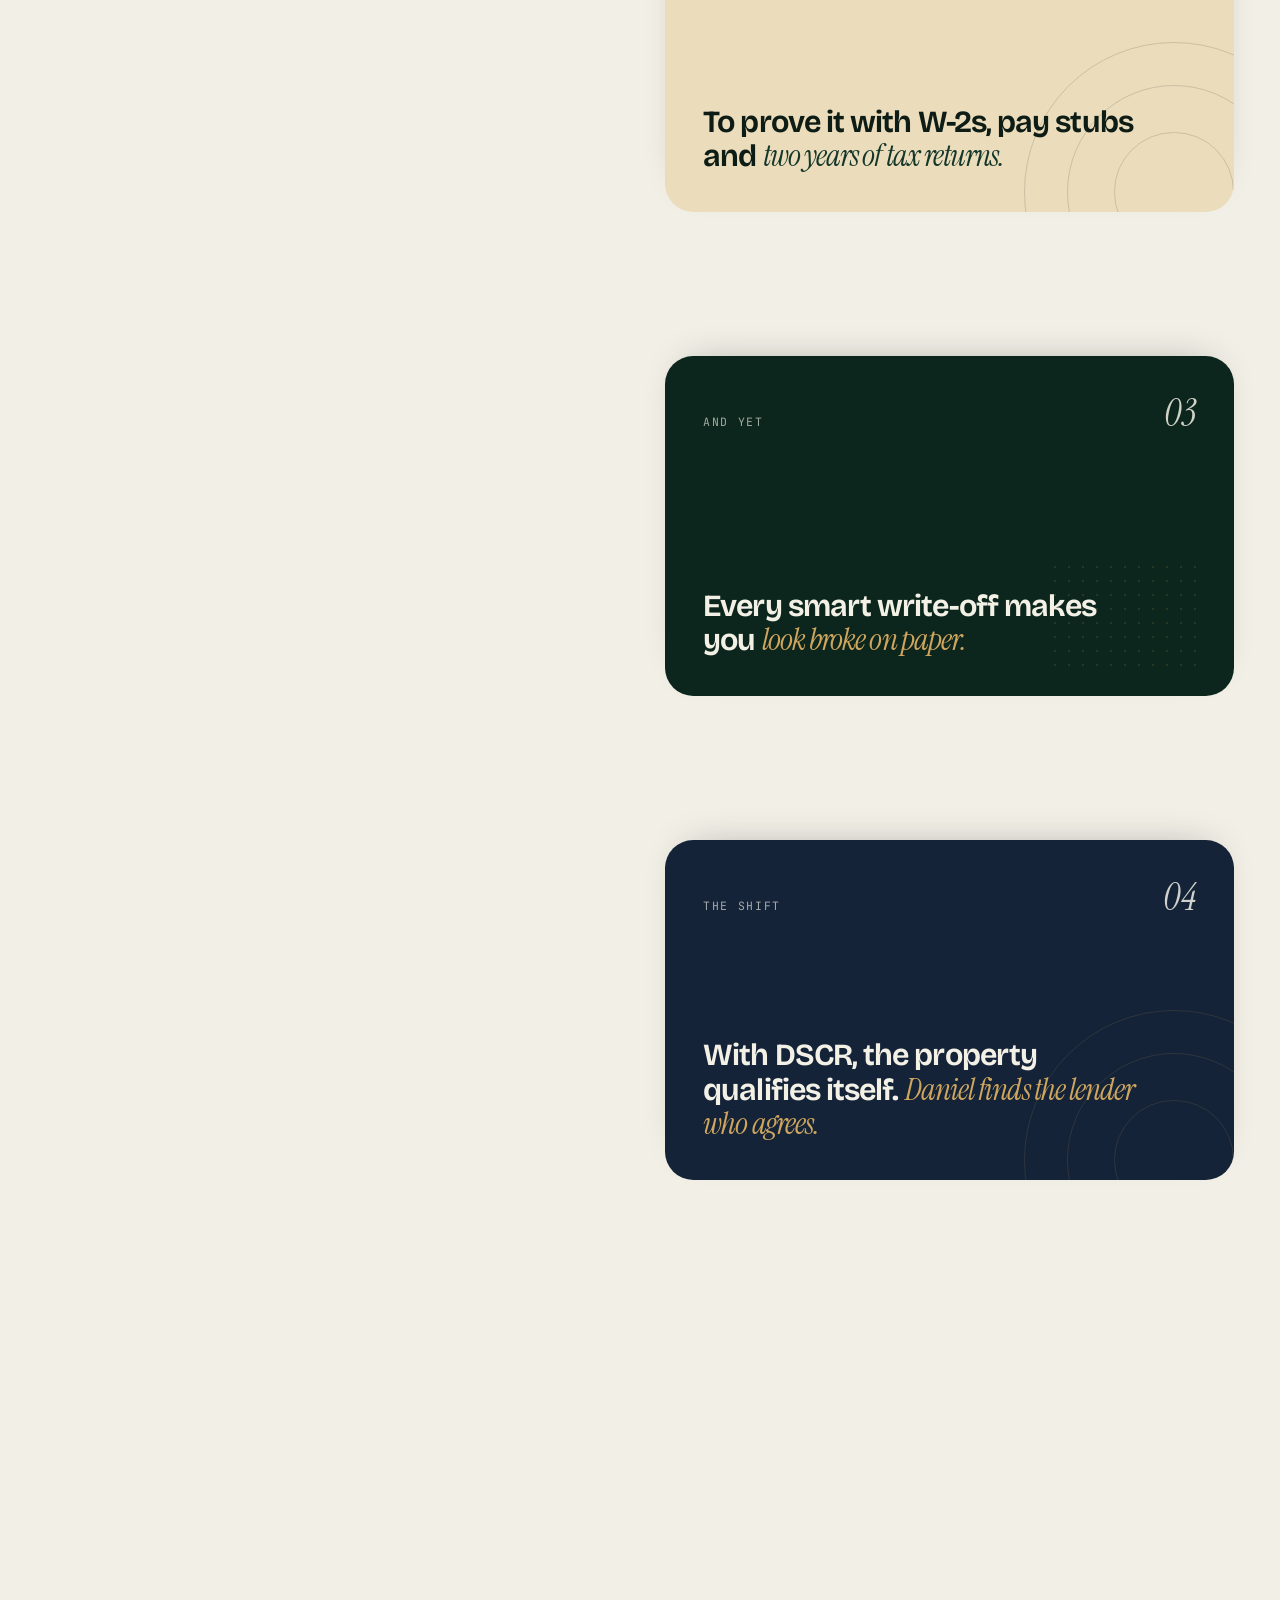
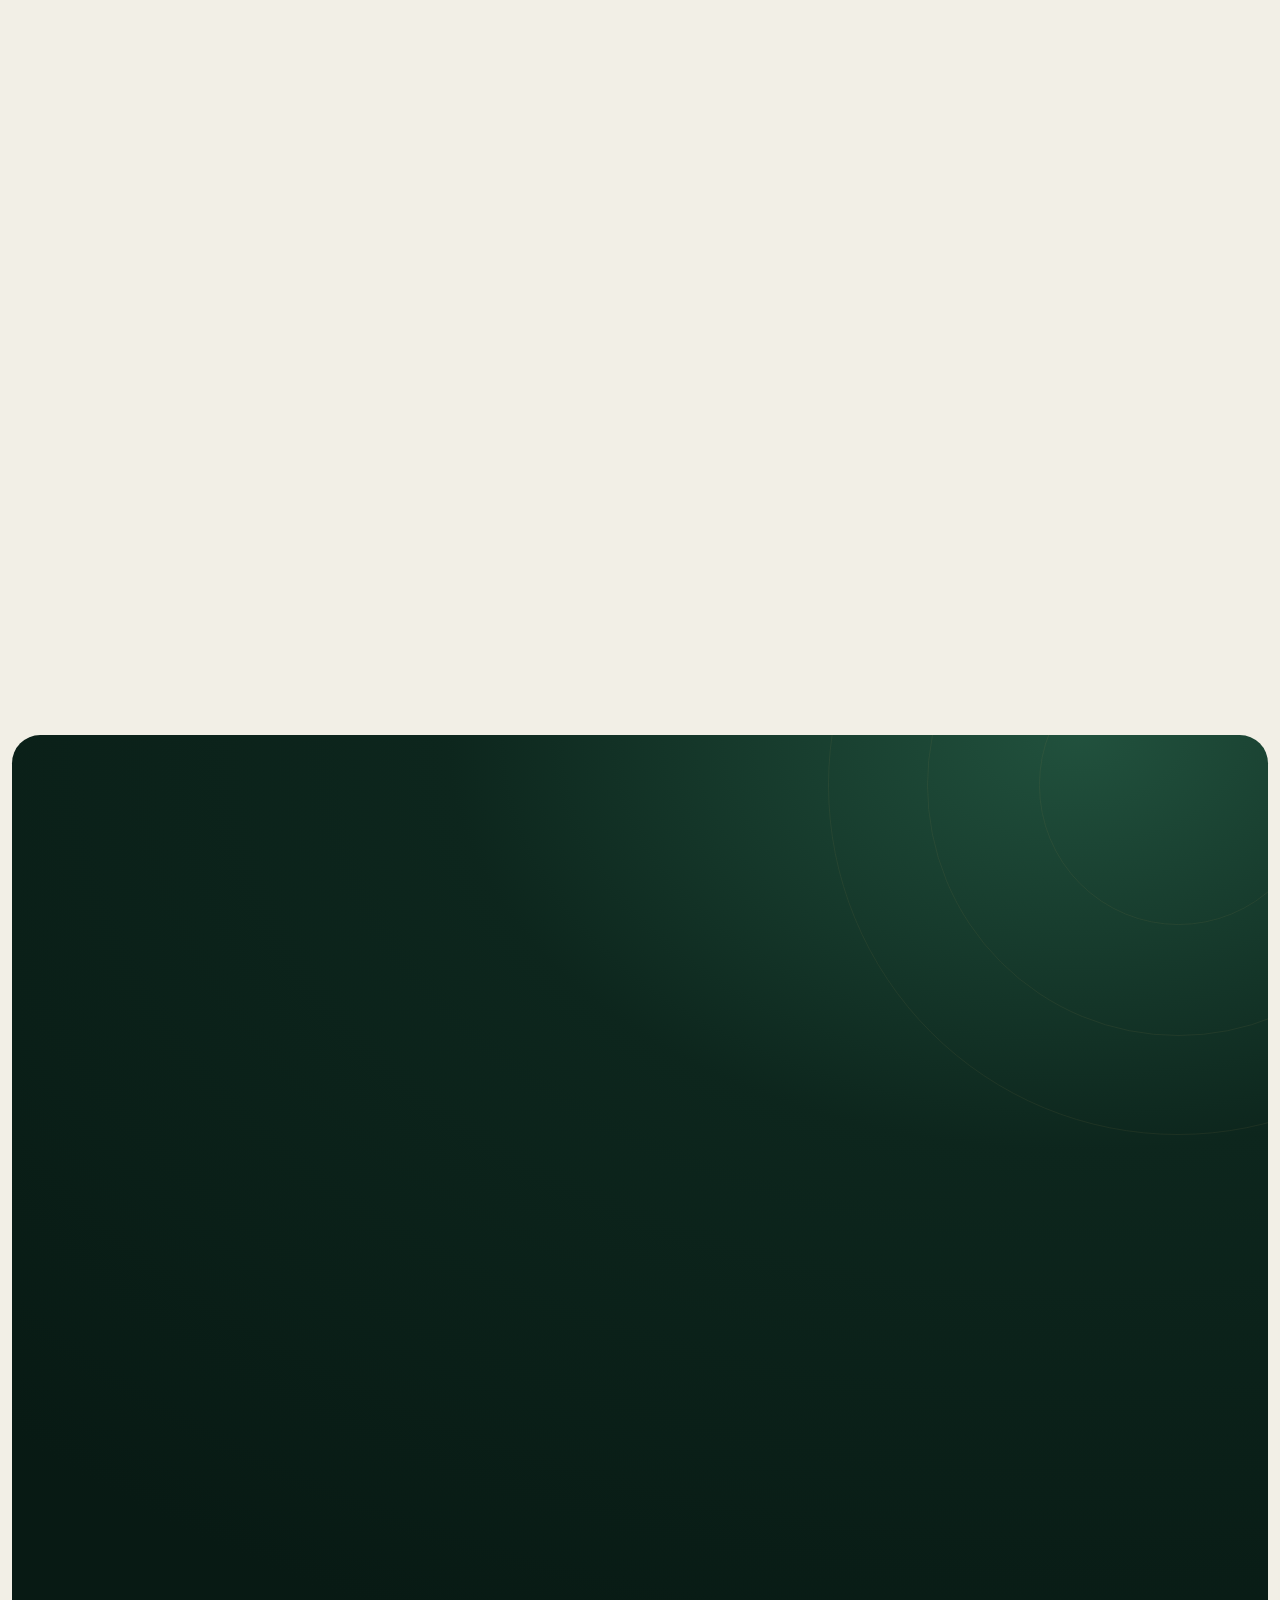
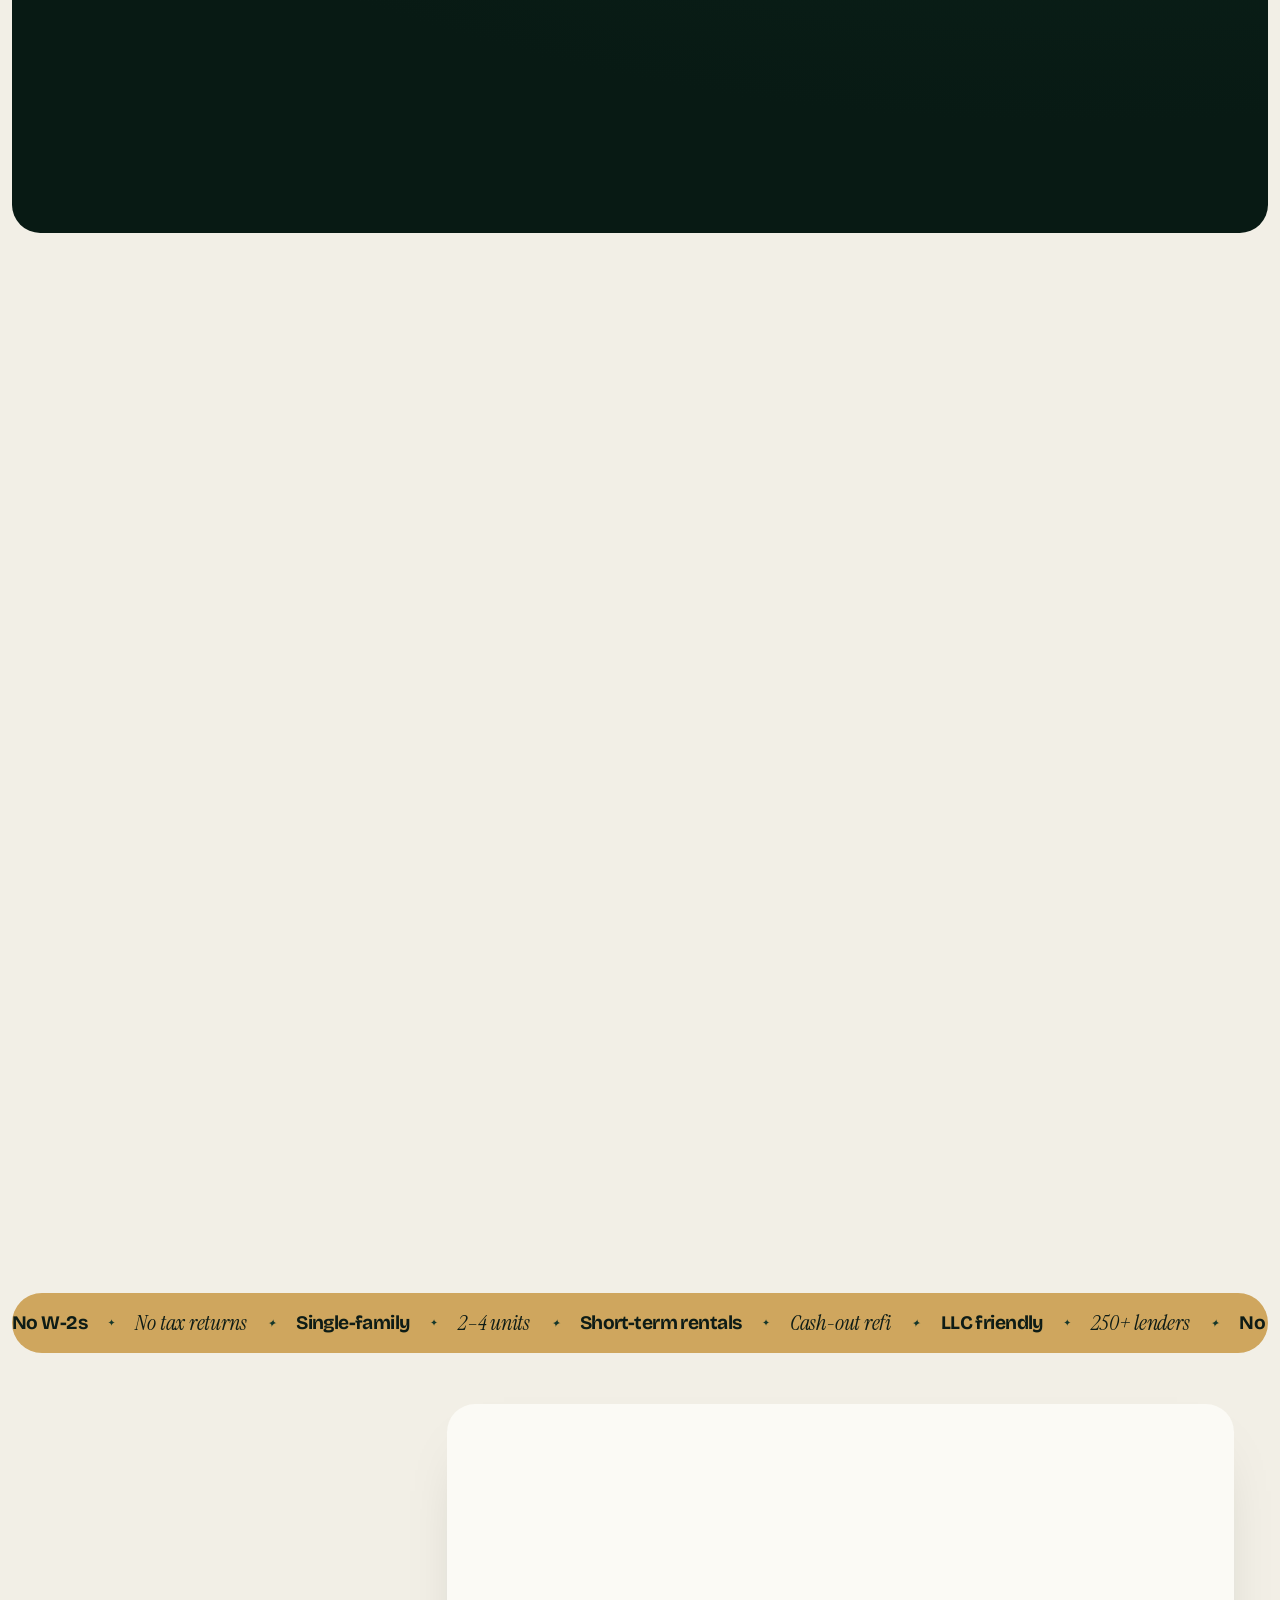
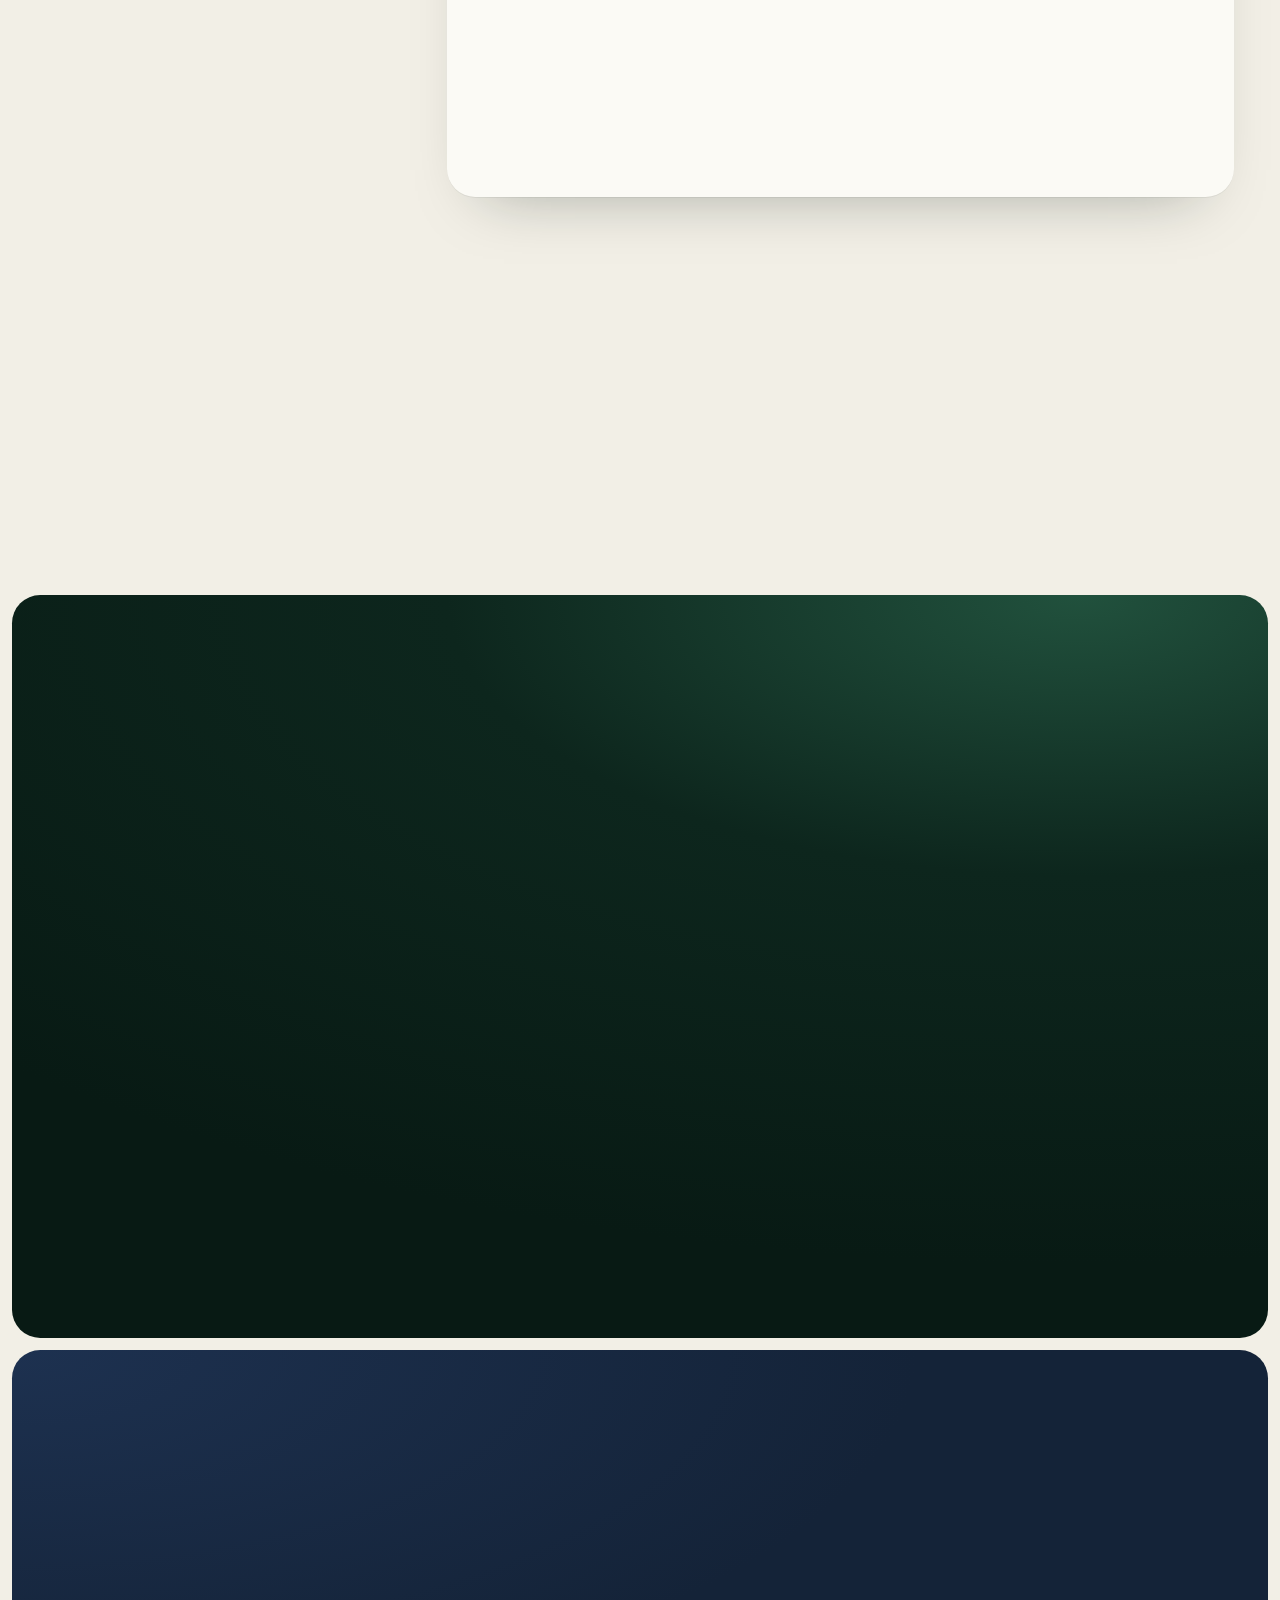
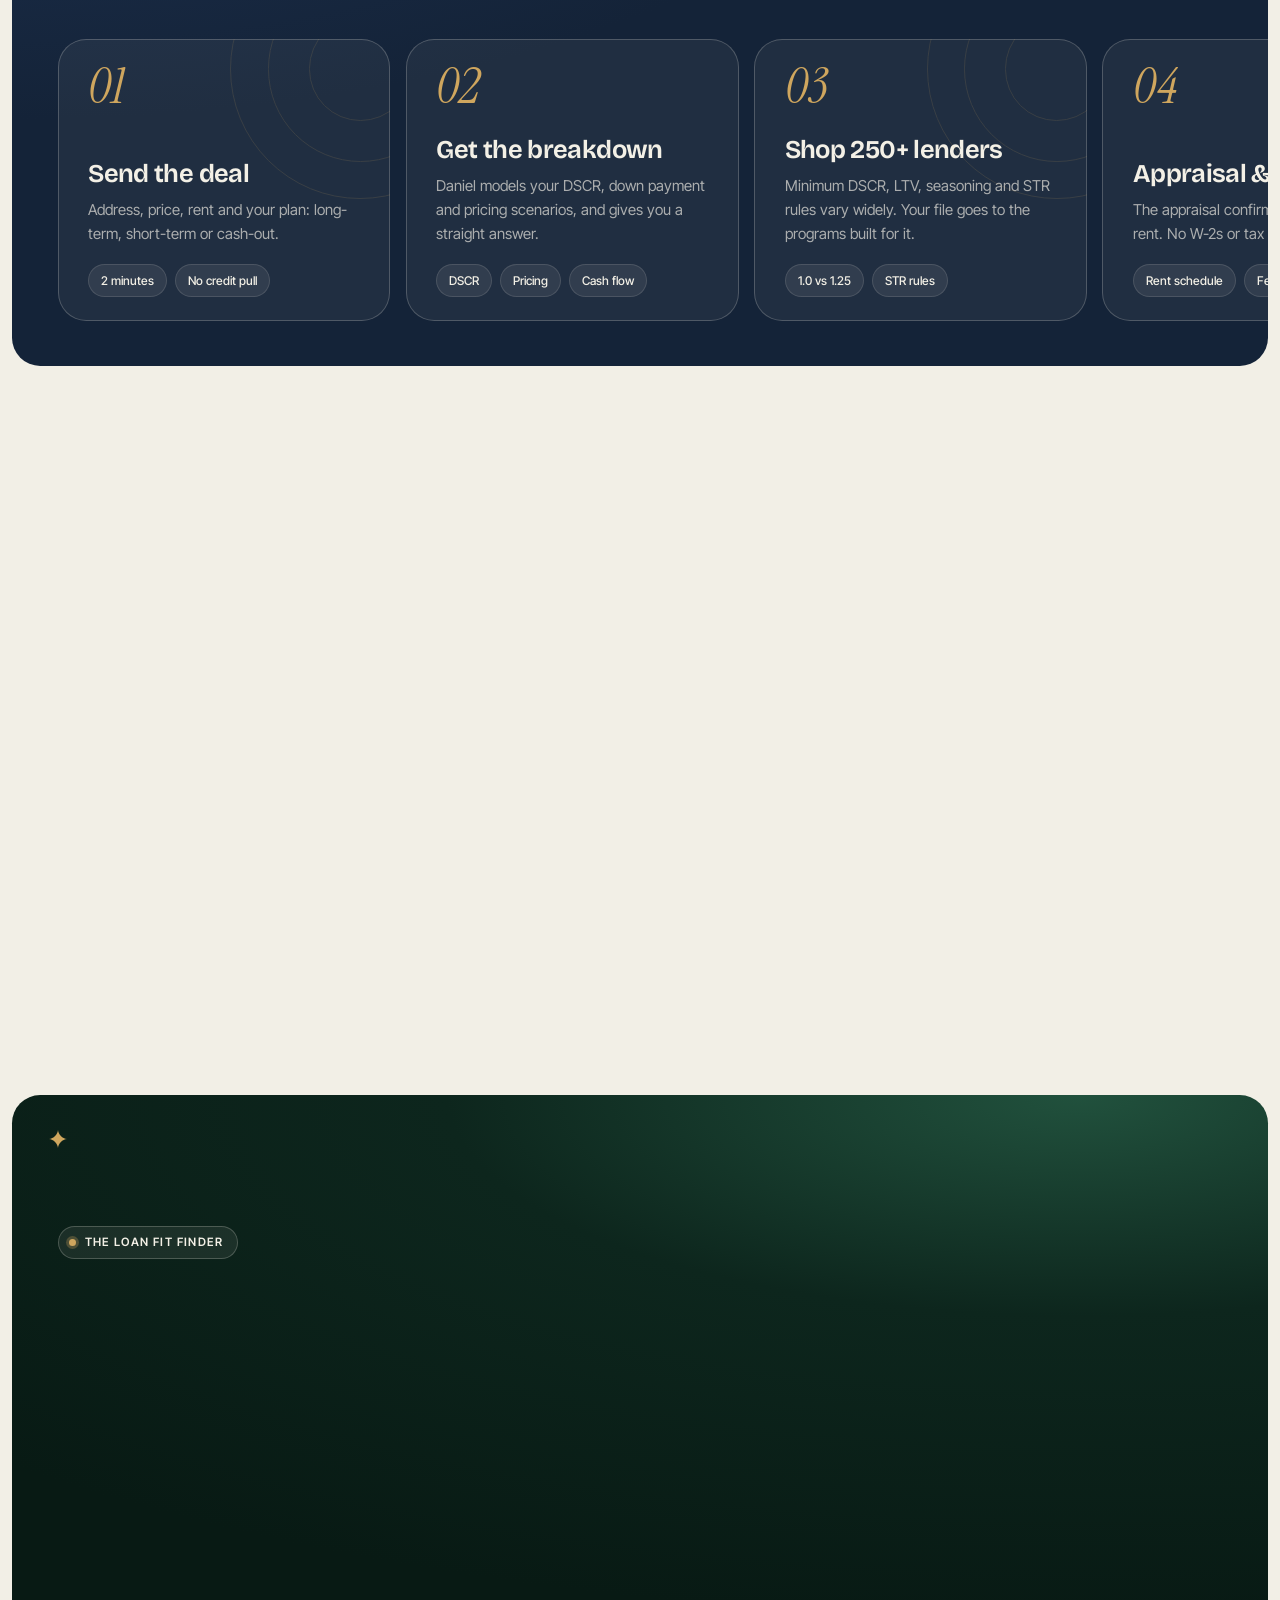
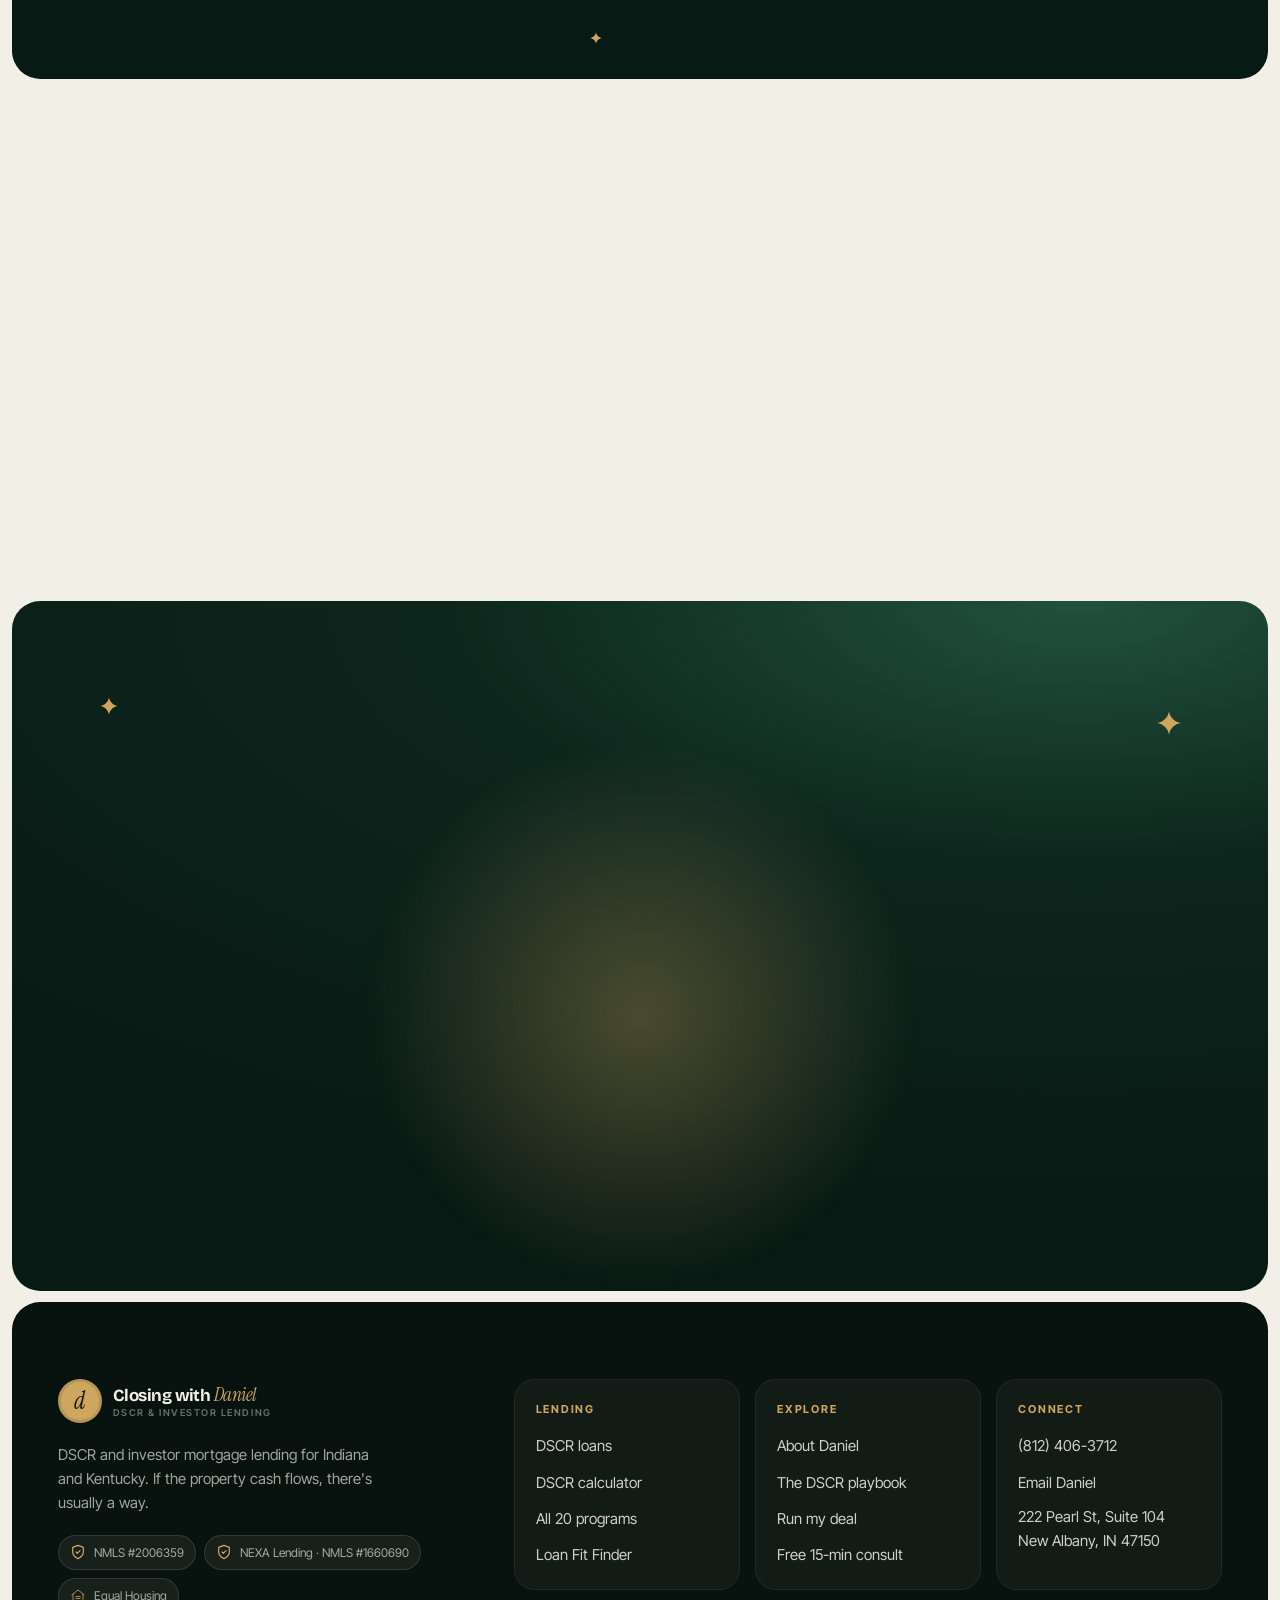
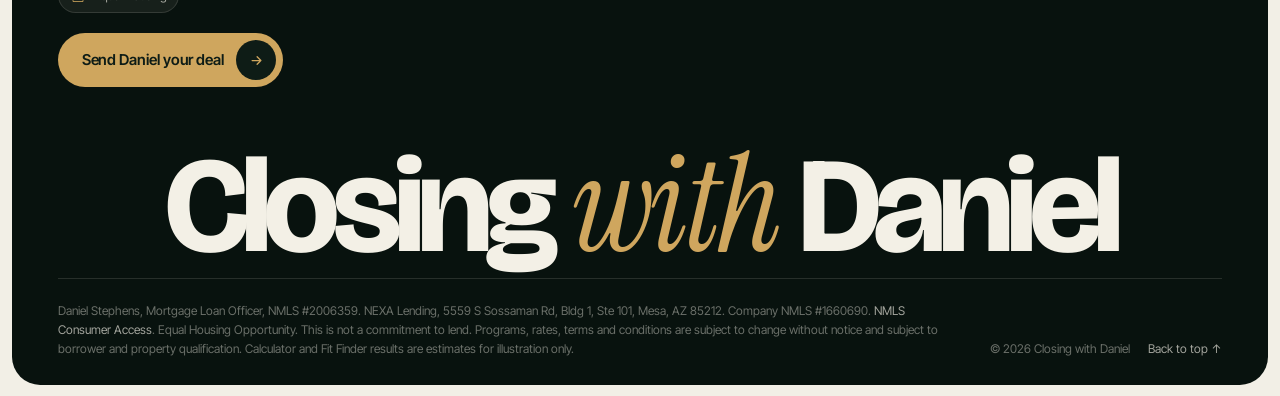
==== commit fe9de5a2: "Make the house drawing work on iPhone and read clearly Safari ignores pathLength for dashed strokes," ====
--- a/index.html
+++ b/index.html
@@ -16,7 +16,7 @@
 <link rel="preload" href="assets/fonts/bricolage.woff2" as="font" type="font/woff2" crossorigin>
 <link rel="preload" href="assets/fonts/instrument-serif-italic.woff2" as="font" type="font/woff2" crossorigin>
 <link rel="preload" href="assets/fonts/inter-tight.woff2" as="font" type="font/woff2" crossorigin>
-<link rel="stylesheet" href="assets/css/style.css?v=0e4c3179ca">
+<link rel="stylesheet" href="assets/css/style.css?v=9915f61df8">
 <script>
 (function(d){var h=d.documentElement;h.classList.add('js');
 var r=window.matchMedia&&matchMedia('(prefers-reduced-motion: reduce)').matches;if(r){h.classList.add('reduced');h.classList.remove('anim');}
@@ -40,7 +40,7 @@
 </div>
 <div class="curtain" aria-hidden="true">
   <div class="curtain__fill"></div><div class="curtain__ring"></div>
-  <div class="curtain__label"><span class="mk">d</span><b>Closing with Daniel</b><span class="curtain__house"><svg viewBox="0 0 400 300" fill="none" stroke="currentColor" stroke-width="1.4" stroke-linecap="round" stroke-linejoin="round" aria-hidden="true"><path pathLength="1" d="M20 290h360"/><path pathLength="1" d="M60 290V150l110-90 110 90v140"/><path pathLength="1" d="M40 166L170 58l130 108"/><path pathLength="1" d="M230 98V52h28v68"/><path pathLength="1" d="M140 290v-80h60v80"/><path pathLength="1" d="M188 252h4"/><path pathLength="1" d="M84 180h40v40H84zM104 180v40M84 200h40"/><path pathLength="1" d="M216 180h40v40h-40zM236 180v40M216 200h40"/><path pathLength="1" d="M150 120a20 20 0 0140 0v20h-40z"/><path pathLength="1" d="M300 290v-60c0-20 30-20 30 0v60M315 232v58"/><path pathLength="1" d="M330 250c18-6 30 4 30 18M340 290c0-24 30-30 40-14"/></svg></span><small>Closing with Daniel · DSCR &amp; investor lending</small></div>
+  <div class="curtain__label"><span class="mk">d</span><b>Closing with Daniel</b><span class="curtain__house"><svg viewBox="0 0 400 300" fill="none" stroke="currentColor" stroke-width="1.4" stroke-linecap="round" stroke-linejoin="round" aria-hidden="true"><path d="M20 290h360"/><path d="M60 290V150l110-90 110 90v140"/><path d="M40 166L170 58l130 108"/><path d="M230 98V52h28v68"/><path d="M140 290v-80h60v80"/><path d="M188 252h4"/><path d="M84 180h40v40H84zM104 180v40M84 200h40"/><path d="M216 180h40v40h-40zM236 180v40M216 200h40"/><path d="M150 120a20 20 0 0140 0v20h-40z"/><path d="M300 290v-60c0-20 30-20 30 0v60M315 232v58"/><path d="M330 250c18-6 30 4 30 18M340 290c0-24 30-30 40-14"/></svg></span><small>Closing with Daniel · DSCR &amp; investor lending</small></div>
 </div>
 <script>try{var l=sessionStorage.getItem('cwd-label');if(l&&document.documentElement.classList.contains('curtain-in'))document.querySelector('.curtain__label b').textContent=l;}catch(e){}</script>
 <header class="header">
@@ -194,7 +194,7 @@
       </div>
       <div class="tile tile--sand tile--anim tile--graphic c-5" data-reveal data-inview>
         <span class="kicker">Reach</span>
-        <div class="tile__split"><div><div class="big"><span data-count="250">250</span><sup>+</sup></div><p class="p-dim" style="margin-top:10px">lenders shopped for every deal. 1.25 minimums, 1.0 minimums, STR-friendly and more.</p></div><svg class="net" viewBox="0 0 140 140" aria-hidden="true"><circle class="net__orbit" cx="70" cy="70" r="54"/><circle class="net__orbit net__orbit--in" cx="70" cy="70" r="32"/><g class="net__lines"><line x1="70" y1="70" x2="70.0" y2="16.0" pathLength="1" style="--d:0.00s"/><line x1="70" y1="70" x2="97.0" y2="23.2" pathLength="1" style="--d:0.05s"/><line x1="70" y1="70" x2="116.8" y2="43.0" pathLength="1" style="--d:0.10s"/><line x1="70" y1="70" x2="124.0" y2="70.0" pathLength="1" style="--d:0.15s"/><line x1="70" y1="70" x2="116.8" y2="97.0" pathLength="1" style="--d:0.20s"/><line x1="70" y1="70" x2="97.0" y2="116.8" pathLength="1" style="--d:0.25s"/><line x1="70" y1="70" x2="70.0" y2="124.0" pathLength="1" style="--d:0.30s"/><line x1="70" y1="70" x2="43.0" y2="116.8" pathLength="1" style="--d:0.35s"/><line x1="70" y1="70" x2="23.2" y2="97.0" pathLength="1" style="--d:0.40s"/><line x1="70" y1="70" x2="16.0" y2="70.0" pathLength="1" style="--d:0.45s"/><line x1="70" y1="70" x2="23.2" y2="43.0" pathLength="1" style="--d:0.50s"/><line x1="70" y1="70" x2="43.0" y2="23.2" pathLength="1" style="--d:0.55s"/></g><g class="net__dots"><circle cx="70.0" cy="16.0" r="4.5" style="--d:0.30s"/><circle cx="97.0" cy="23.2" r="3.2" style="--d:0.35s"/><circle cx="116.8" cy="43.0" r="3.2" style="--d:0.40s"/><circle cx="124.0" cy="70.0" r="4.5" style="--d:0.45s"/><circle cx="116.8" cy="97.0" r="3.2" style="--d:0.50s"/><circle cx="97.0" cy="116.8" r="3.2" style="--d:0.55s"/><circle cx="70.0" cy="124.0" r="4.5" style="--d:0.60s"/><circle cx="43.0" cy="116.8" r="3.2" style="--d:0.65s"/><circle cx="23.2" cy="97.0" r="3.2" style="--d:0.70s"/><circle cx="16.0" cy="70.0" r="4.5" style="--d:0.75s"/><circle cx="23.2" cy="43.0" r="3.2" style="--d:0.80s"/><circle cx="43.0" cy="23.2" r="3.2" style="--d:0.85s"/></g><circle class="net__core" cx="70" cy="70" r="13"/><text x="70" y="75" text-anchor="middle">d</text></svg></div>
+        <div class="tile__split"><div><div class="big"><span data-count="250">250</span><sup>+</sup></div><p class="p-dim" style="margin-top:10px">lenders shopped for every deal. 1.25 minimums, 1.0 minimums, STR-friendly and more.</p></div><svg class="net" viewBox="0 0 140 140" aria-hidden="true"><circle class="net__orbit" cx="70" cy="70" r="54"/><circle class="net__orbit net__orbit--in" cx="70" cy="70" r="32"/><g class="net__lines"><line x1="70" y1="70" x2="70.0" y2="16.0" style="--d:0.00s"/><line x1="70" y1="70" x2="97.0" y2="23.2" style="--d:0.05s"/><line x1="70" y1="70" x2="116.8" y2="43.0" style="--d:0.10s"/><line x1="70" y1="70" x2="124.0" y2="70.0" style="--d:0.15s"/><line x1="70" y1="70" x2="116.8" y2="97.0" style="--d:0.20s"/><line x1="70" y1="70" x2="97.0" y2="116.8" style="--d:0.25s"/><line x1="70" y1="70" x2="70.0" y2="124.0" style="--d:0.30s"/><line x1="70" y1="70" x2="43.0" y2="116.8" style="--d:0.35s"/><line x1="70" y1="70" x2="23.2" y2="97.0" style="--d:0.40s"/><line x1="70" y1="70" x2="16.0" y2="70.0" style="--d:0.45s"/><line x1="70" y1="70" x2="23.2" y2="43.0" style="--d:0.50s"/><line x1="70" y1="70" x2="43.0" y2="23.2" style="--d:0.55s"/></g><g class="net__dots"><circle cx="70.0" cy="16.0" r="4.5" style="--d:0.30s"/><circle cx="97.0" cy="23.2" r="3.2" style="--d:0.35s"/><circle cx="116.8" cy="43.0" r="3.2" style="--d:0.40s"/><circle cx="124.0" cy="70.0" r="4.5" style="--d:0.45s"/><circle cx="116.8" cy="97.0" r="3.2" style="--d:0.50s"/><circle cx="97.0" cy="116.8" r="3.2" style="--d:0.55s"/><circle cx="70.0" cy="124.0" r="4.5" style="--d:0.60s"/><circle cx="43.0" cy="116.8" r="3.2" style="--d:0.65s"/><circle cx="23.2" cy="97.0" r="3.2" style="--d:0.70s"/><circle cx="16.0" cy="70.0" r="4.5" style="--d:0.75s"/><circle cx="23.2" cy="43.0" r="3.2" style="--d:0.80s"/><circle cx="43.0" cy="23.2" r="3.2" style="--d:0.85s"/></g><circle class="net__core" cx="70" cy="70" r="13"/><text x="70" y="75" text-anchor="middle">d</text></svg></div>
       </div>
       <div class="tile tile--blush tile--anim c-5" data-reveal data-inview>
         <span class="kicker">Range</span>
@@ -560,8 +560,8 @@
 <!-- ================= CTA ================= -->
 <section class="panel panel--plum cta" data-inview>
   <div class="hero__bg" aria-hidden="true"><div class="hero__glow hero__glow--a" style="top:60%"></div></div>
-  <span class="cta__art"><svg viewBox="0 0 400 300" fill="none" stroke="currentColor" stroke-width="1.4" stroke-linecap="round" stroke-linejoin="round" aria-hidden="true"><path pathLength="1" d="M20 290h360"/><path pathLength="1" d="M60 290V150l110-90 110 90v140"/><path pathLength="1" d="M40 166L170 58l130 108"/><path pathLength="1" d="M230 98V52h28v68"/><path pathLength="1" d="M140 290v-80h60v80"/><path pathLength="1" d="M188 252h4"/><path pathLength="1" d="M84 180h40v40H84zM104 180v40M84 200h40"/><path pathLength="1" d="M216 180h40v40h-40zM236 180v40M216 200h40"/><path pathLength="1" d="M150 120a20 20 0 0140 0v20h-40z"/><path pathLength="1" d="M300 290v-60c0-20 30-20 30 0v60M315 232v58"/><path pathLength="1" d="M330 250c18-6 30 4 30 18M340 290c0-24 30-30 40-14"/></svg></span>
-  <span class="cta__art cta__art--r"><svg viewBox="0 0 400 300" fill="none" stroke="currentColor" stroke-width="1.4" stroke-linecap="round" stroke-linejoin="round" aria-hidden="true"><path pathLength="1" d="M20 290h360"/><path pathLength="1" d="M60 290V150l110-90 110 90v140"/><path pathLength="1" d="M40 166L170 58l130 108"/><path pathLength="1" d="M230 98V52h28v68"/><path pathLength="1" d="M140 290v-80h60v80"/><path pathLength="1" d="M188 252h4"/><path pathLength="1" d="M84 180h40v40H84zM104 180v40M84 200h40"/><path pathLength="1" d="M216 180h40v40h-40zM236 180v40M216 200h40"/><path pathLength="1" d="M150 120a20 20 0 0140 0v20h-40z"/><path pathLength="1" d="M300 290v-60c0-20 30-20 30 0v60M315 232v58"/><path pathLength="1" d="M330 250c18-6 30 4 30 18M340 290c0-24 30-30 40-14"/></svg></span>
+  <span class="cta__art"><svg viewBox="0 0 400 300" fill="none" stroke="currentColor" stroke-width="1.4" stroke-linecap="round" stroke-linejoin="round" aria-hidden="true"><path d="M20 290h360"/><path d="M60 290V150l110-90 110 90v140"/><path d="M40 166L170 58l130 108"/><path d="M230 98V52h28v68"/><path d="M140 290v-80h60v80"/><path d="M188 252h4"/><path d="M84 180h40v40H84zM104 180v40M84 200h40"/><path d="M216 180h40v40h-40zM236 180v40M216 200h40"/><path d="M150 120a20 20 0 0140 0v20h-40z"/><path d="M300 290v-60c0-20 30-20 30 0v60M315 232v58"/><path d="M330 250c18-6 30 4 30 18M340 290c0-24 30-30 40-14"/></svg></span>
+  <span class="cta__art cta__art--r"><svg viewBox="0 0 400 300" fill="none" stroke="currentColor" stroke-width="1.4" stroke-linecap="round" stroke-linejoin="round" aria-hidden="true"><path d="M20 290h360"/><path d="M60 290V150l110-90 110 90v140"/><path d="M40 166L170 58l130 108"/><path d="M230 98V52h28v68"/><path d="M140 290v-80h60v80"/><path d="M188 252h4"/><path d="M84 180h40v40H84zM104 180v40M84 200h40"/><path d="M216 180h40v40h-40zM236 180v40M216 200h40"/><path d="M150 120a20 20 0 0140 0v20h-40z"/><path d="M300 290v-60c0-20 30-20 30 0v60M315 232v58"/><path d="M330 250c18-6 30 4 30 18M340 290c0-24 30-30 40-14"/></svg></span>
   <span class="sparkle" style="left:7%;top:14%;width:18px;height:18px"><svg viewBox="0 0 24 24" fill="currentColor" aria-hidden="true"><path d="M12 0c.6 6.2 5.8 11.4 12 12-6.2.6-11.4 5.8-12 12-.6-6.2-5.8-11.4-12-12C6.2 11.4 11.4 6.2 12 0z"/></svg></span>
   <span class="sparkle" style="right:7%;top:16%;width:24px;height:24px;animation-delay:-1s"><svg viewBox="0 0 24 24" fill="currentColor" aria-hidden="true"><path d="M12 0c.6 6.2 5.8 11.4 12 12-6.2.6-11.4 5.8-12 12-.6-6.2-5.8-11.4-12-12C6.2 11.4 11.4 6.2 12 0z"/></svg></span>
   <div class="container">
@@ -615,6 +615,6 @@
 <script src="assets/vendor/gsap.min.js"></script>
 <script src="assets/vendor/ScrollTrigger.min.js"></script>
 <script src="assets/vendor/lenis.min.js"></script>
-<script src="assets/js/main.js?v=8b0e663ef4"></script>
+<script src="assets/js/main.js?v=7b034745c5"></script>
 </body>
 </html>
--- a/assets/css/style.css
+++ b/assets/css/style.css
@@ -225,7 +225,8 @@
 .curtain__label b { display: block; overflow: hidden; padding: 0 .08em .16em; font-family: var(--ff-serif); font-style: italic; font-weight: 400; font-size: clamp(2.8rem, 8vw, 7rem); line-height: 1; letter-spacing: -.02em; color: var(--gold); }
 .curtain__label b .ch { display: inline-block; }
 .curtain__label small { font-size: 11.5px; font-weight: 600; letter-spacing: .18em; text-transform: uppercase; color: var(--on-dark-2); }
-.curtain__house { width: clamp(110px, 12vw, 160px); color: var(--gold); opacity: .8; }
+.curtain__house { width: clamp(170px, 17vw, 240px); color: var(--gold); opacity: 1; filter: drop-shadow(0 0 10px rgba(var(--gold-rgb), .35)); }
+.curtain__house path { stroke-width: 2; }
 .curtain__house svg { width: 100%; height: auto; }
 .hero__title .t2 .ch { display: inline-block; }
 
@@ -667,7 +668,7 @@
 .cta__chips svg { width: 14px; height: 14px; color: var(--gold); }
 .cta__art { position: absolute; left: 1%; bottom: -2px; width: clamp(220px, 27vw, 400px); color: var(--gold); opacity: .5; z-index: -1; }
 .cta__art--r { left: auto; right: 1%; width: clamp(160px, 19vw, 280px); opacity: .32; transform: scaleX(-1); }
-.cta__art path { stroke-dasharray: 1; stroke-dashoffset: 1; transition: stroke-dashoffset 2.2s cubic-bezier(.65,0,.35,1); }
+.cta__art path { stroke-dasharray: var(--len, 1200) var(--len, 1200); stroke-dashoffset: var(--len, 1200); transition: stroke-dashoffset 2.2s cubic-bezier(.65,0,.35,1); }
 .cta__art path:nth-child(3n+2) { transition-delay: .15s; } .cta__art path:nth-child(3n) { transition-delay: .3s; }
 .is-in .cta__art path, html:not(.anim) .cta__art path { stroke-dashoffset: 0; }
 
@@ -1098,7 +1099,7 @@
 .net { width: clamp(120px, 11vw, 150px); height: auto; overflow: visible; }
 .net__orbit { fill: none; stroke: rgba(var(--ink-rgb), .16); stroke-dasharray: 2 4; }
 .net__orbit--in { stroke-dasharray: none; stroke: rgba(var(--ink-rgb), .1); }
-.net__lines line { stroke: var(--gold-deep); stroke-width: 1; stroke-dasharray: 1; stroke-dashoffset: 1; opacity: .7; transition: stroke-dashoffset .8s cubic-bezier(.22,1,.36,1) var(--d); }
+.net__lines line { stroke: var(--gold-deep); stroke-width: 1; stroke-dasharray: var(--len, 60) var(--len, 60); stroke-dashoffset: var(--len, 60); opacity: .7; transition: stroke-dashoffset .8s cubic-bezier(.22,1,.36,1) var(--d); }
 .net__dots circle { fill: var(--plum-700); transform-box: fill-box; transform-origin: center; transform: scale(0); transition: transform .6s cubic-bezier(.34,1.8,.64,1) var(--d); }
 .net__dots circle:nth-child(3n+1) { fill: var(--gold-deep); }
 .net__core { fill: var(--plum-800); }
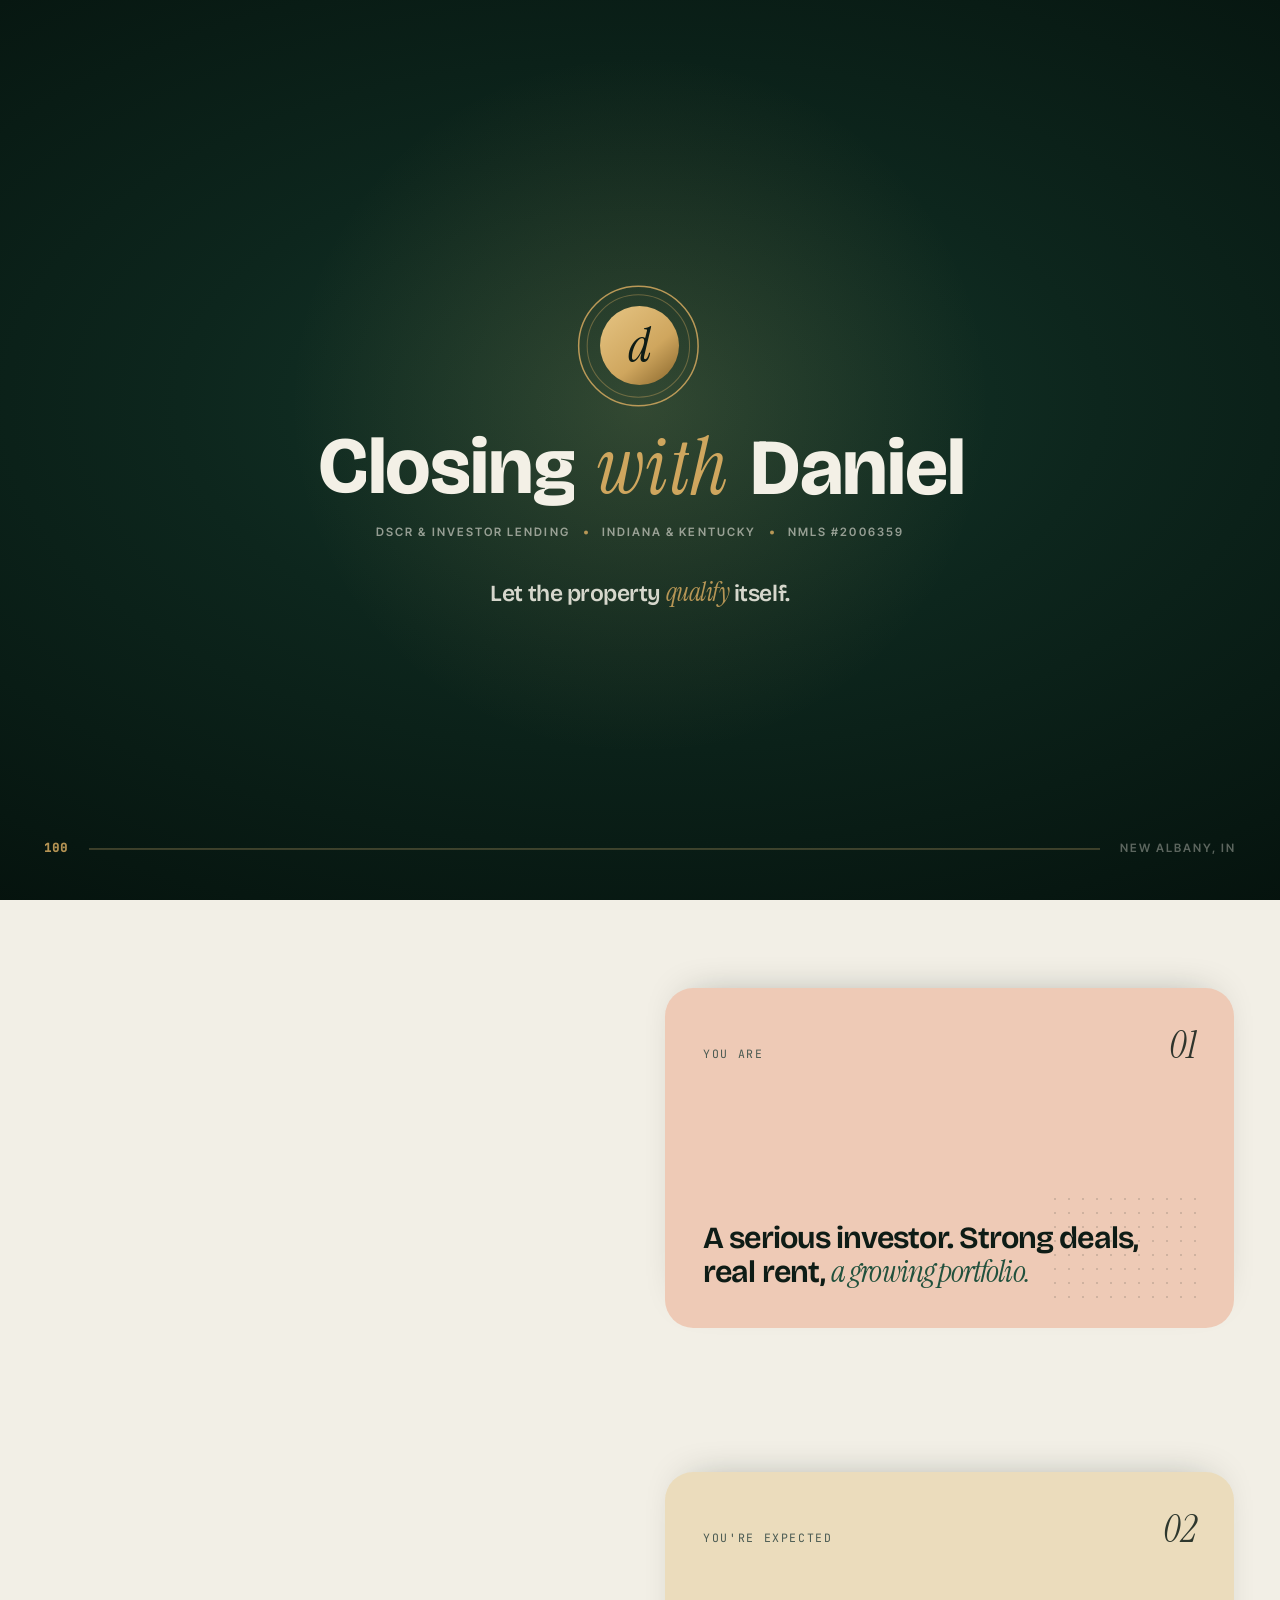
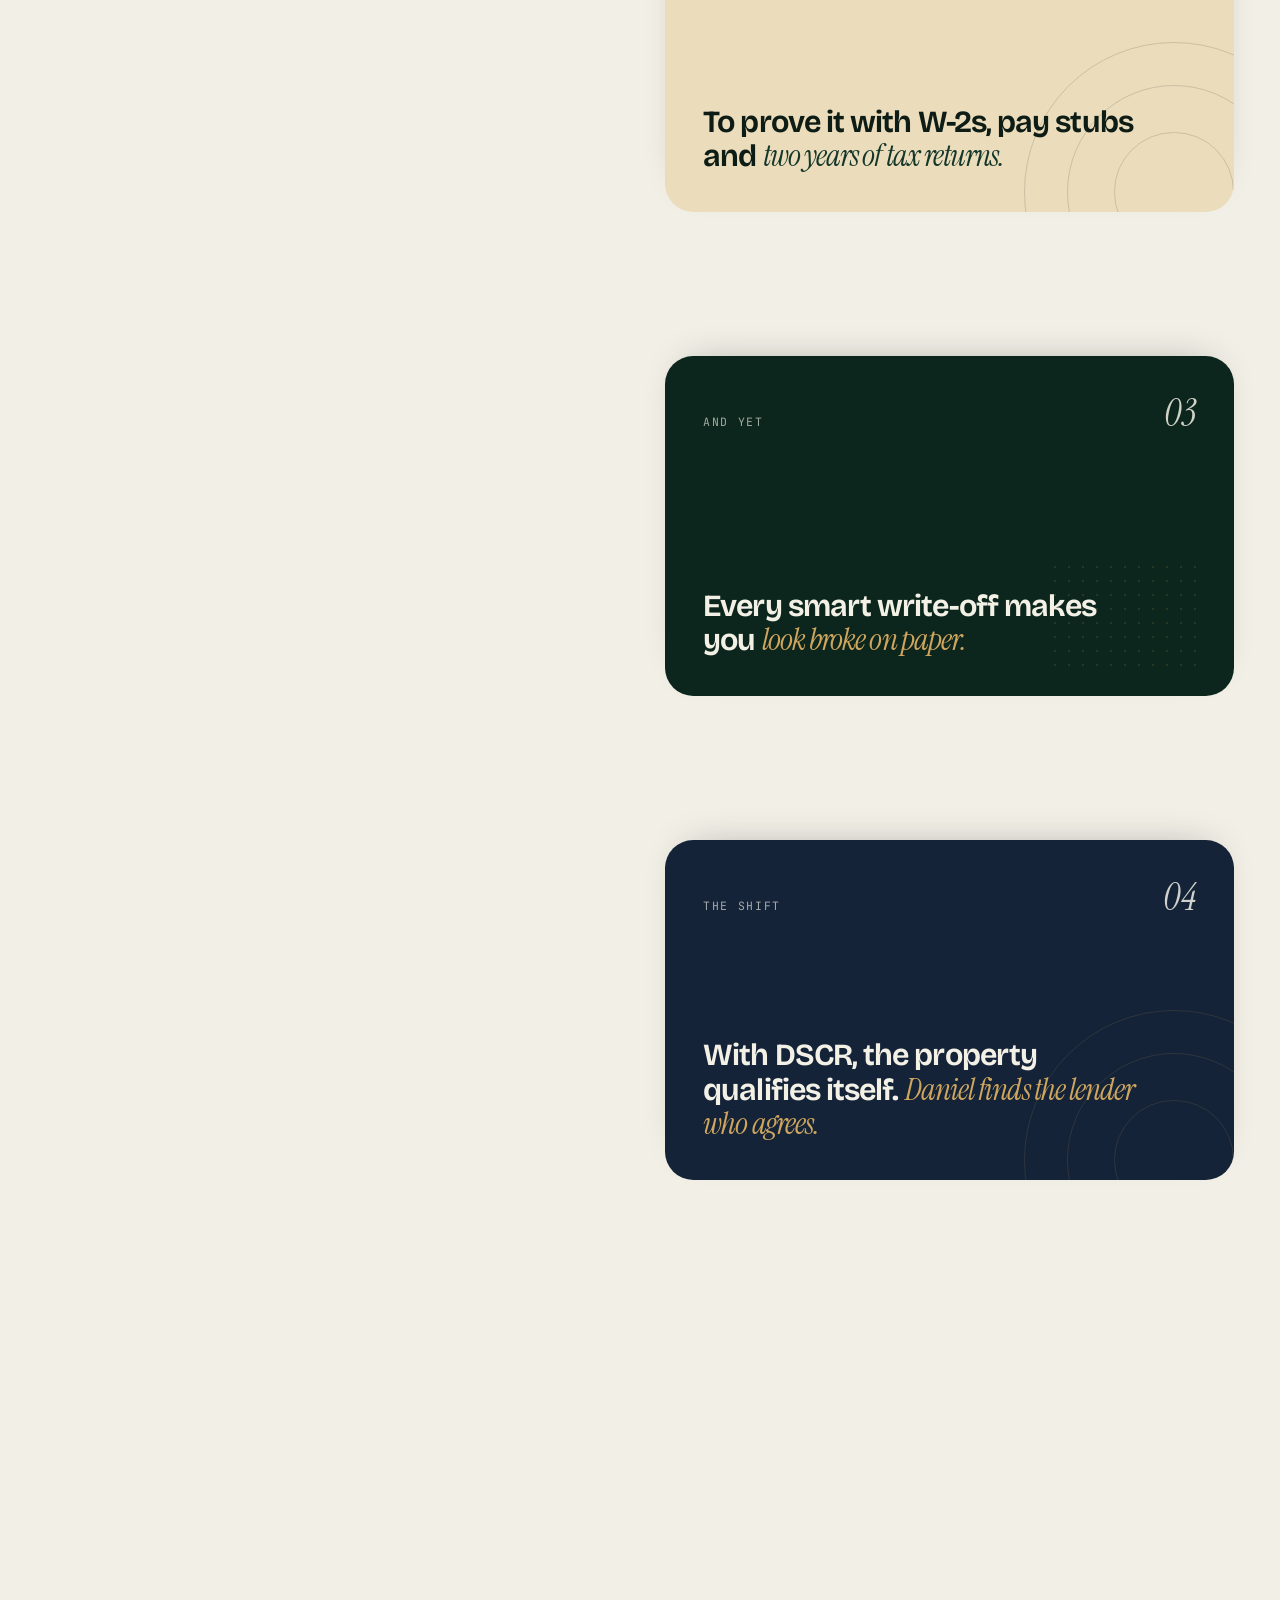
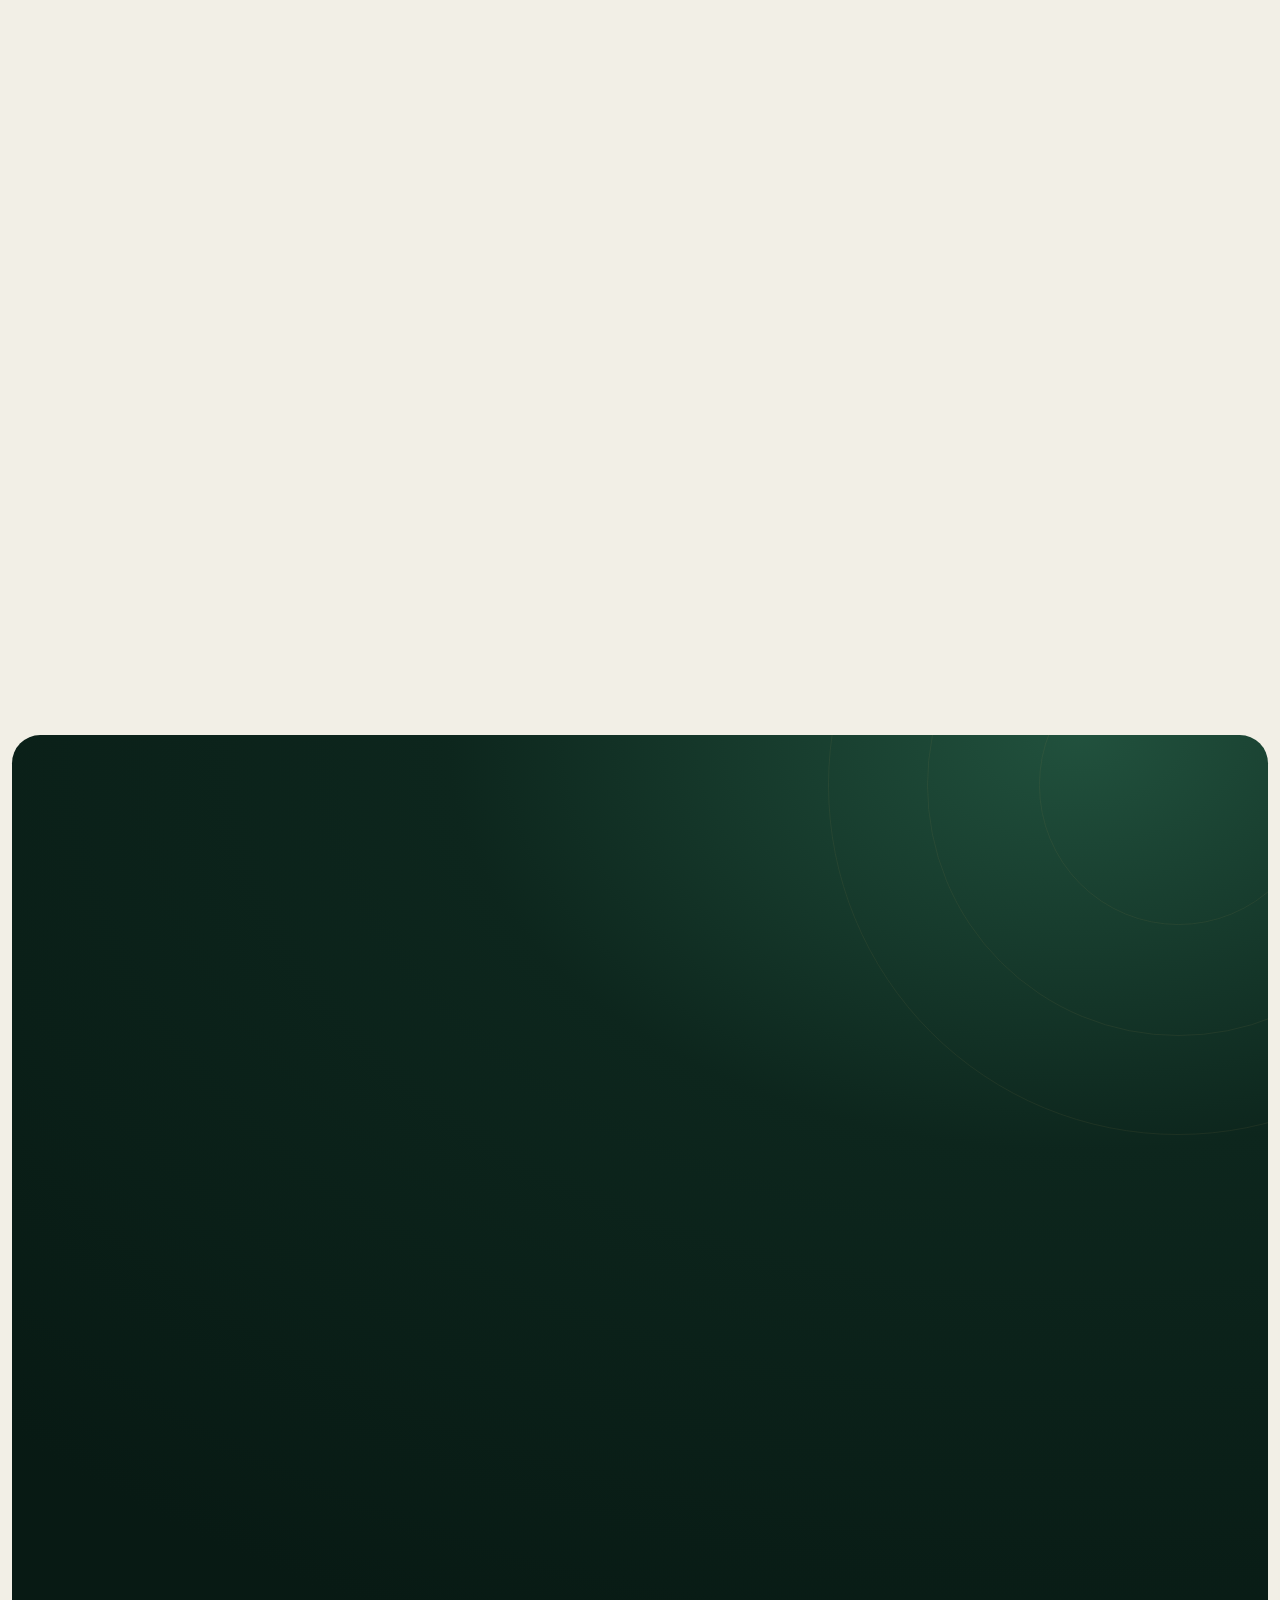
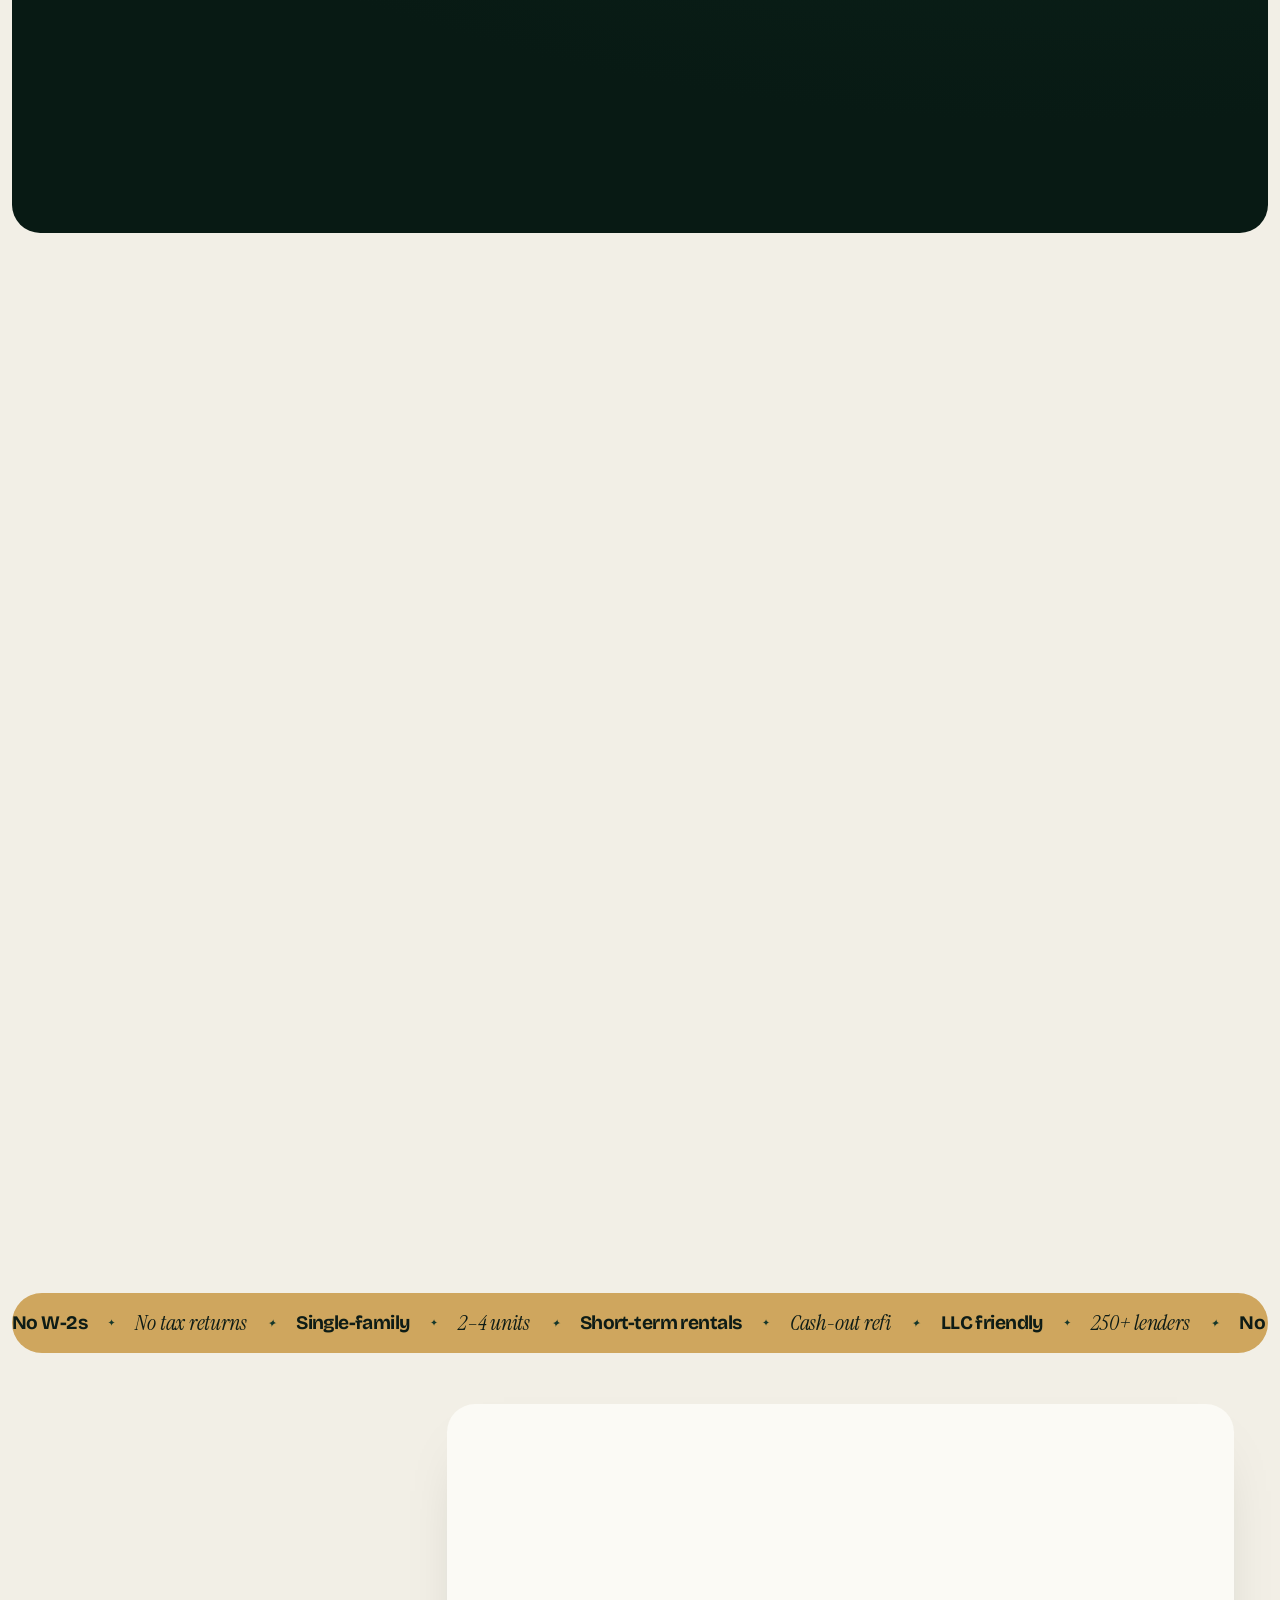
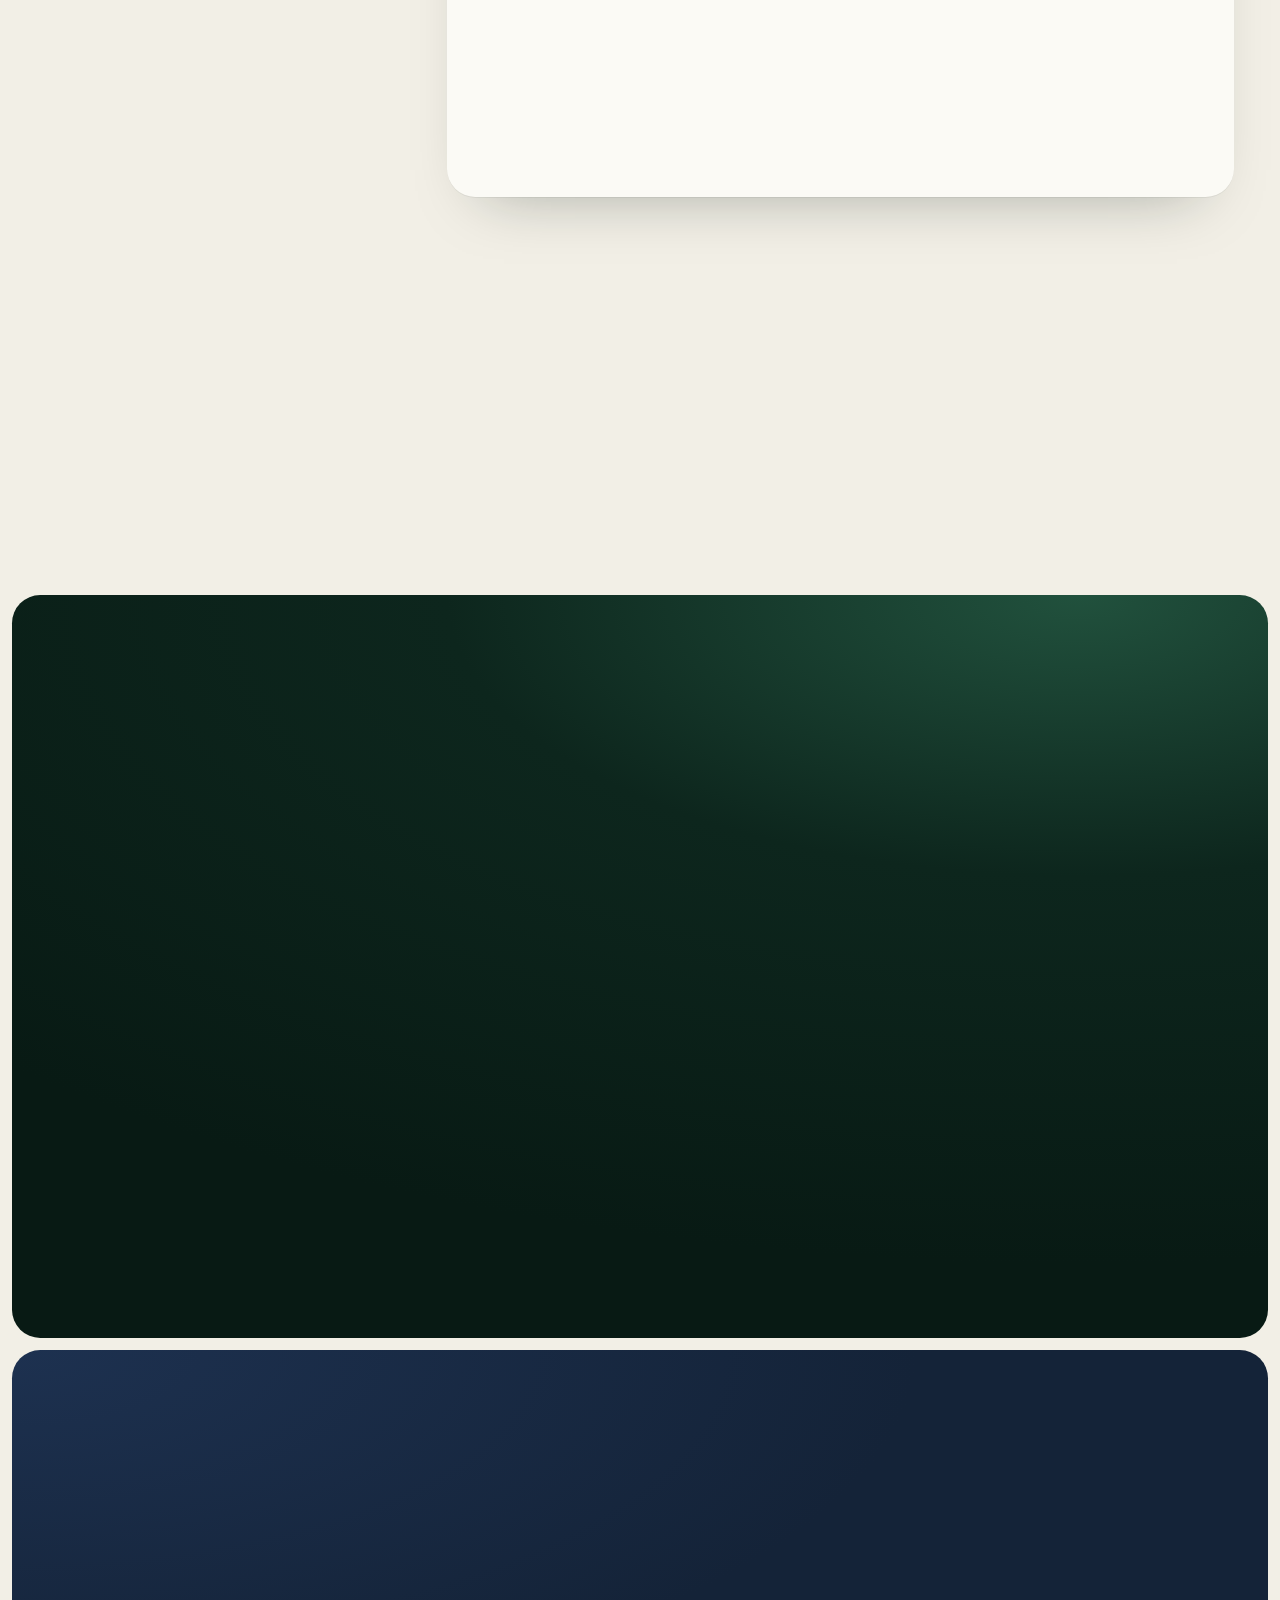
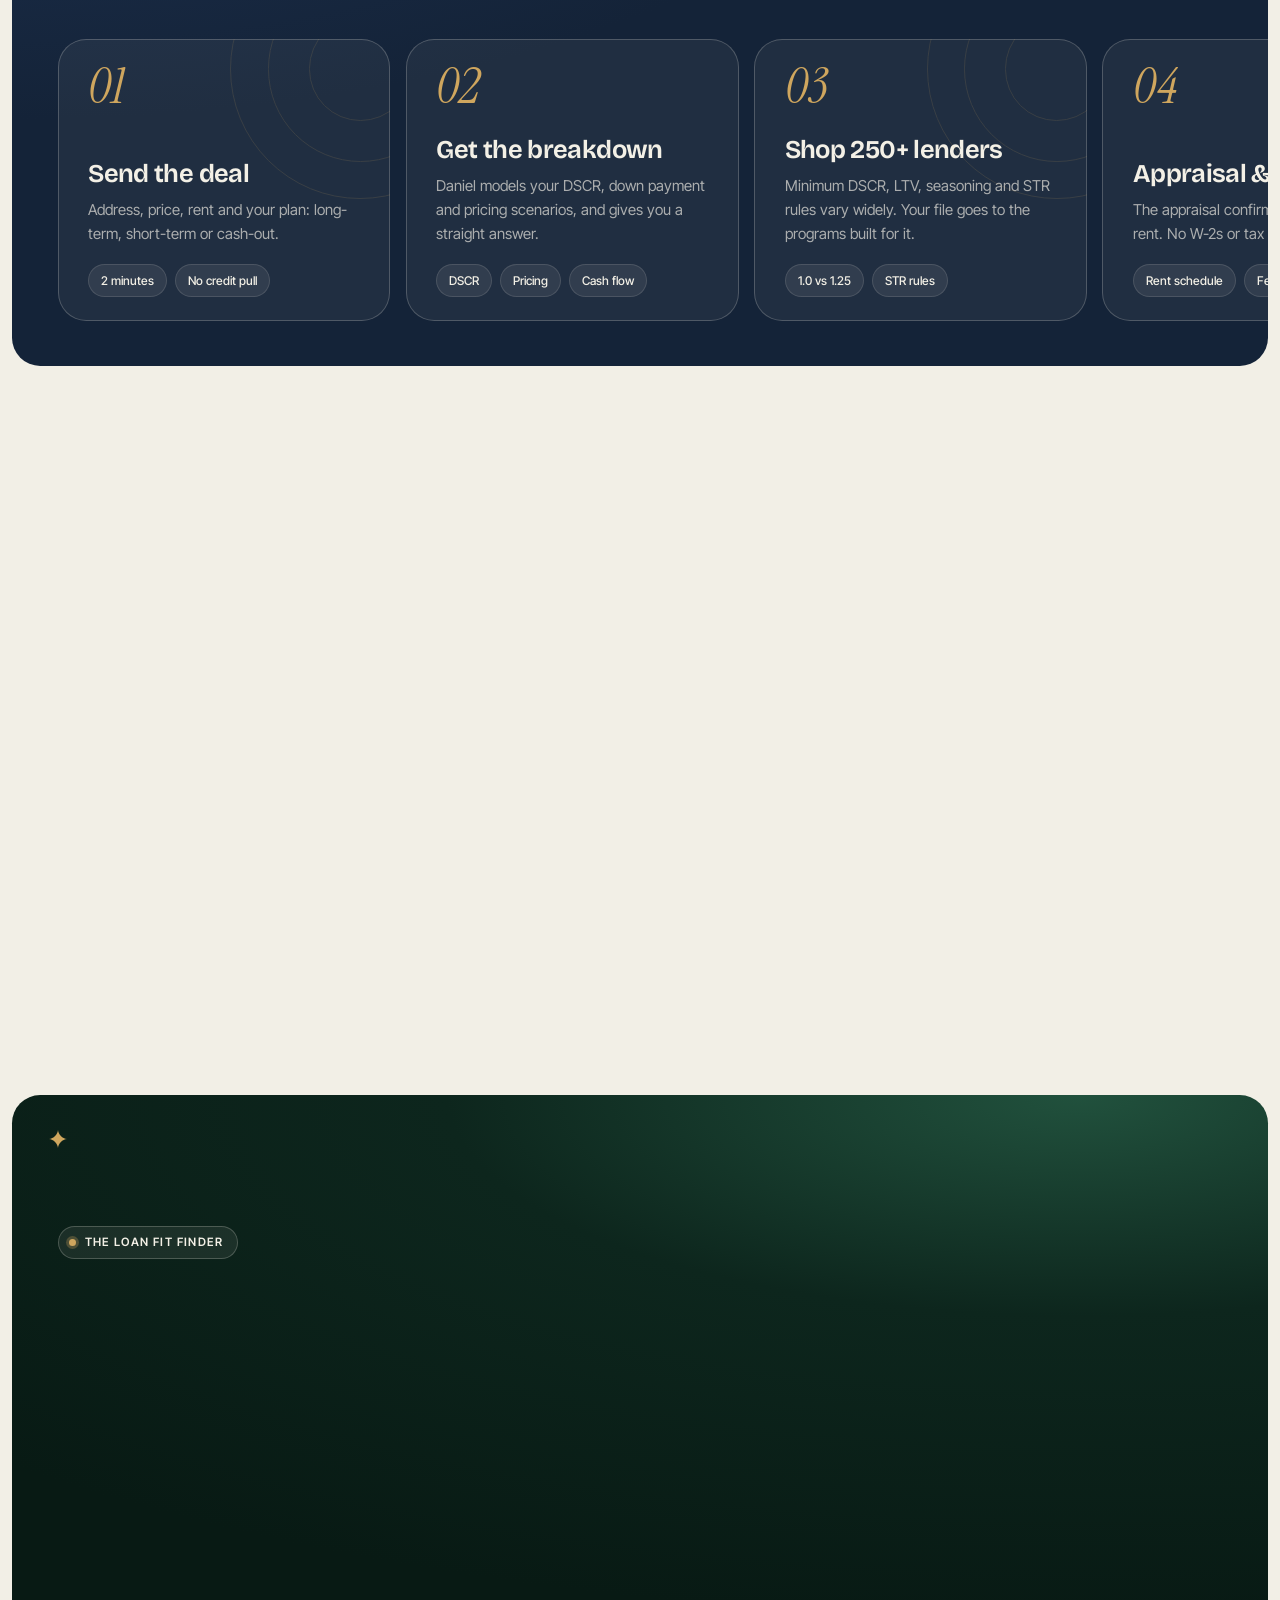
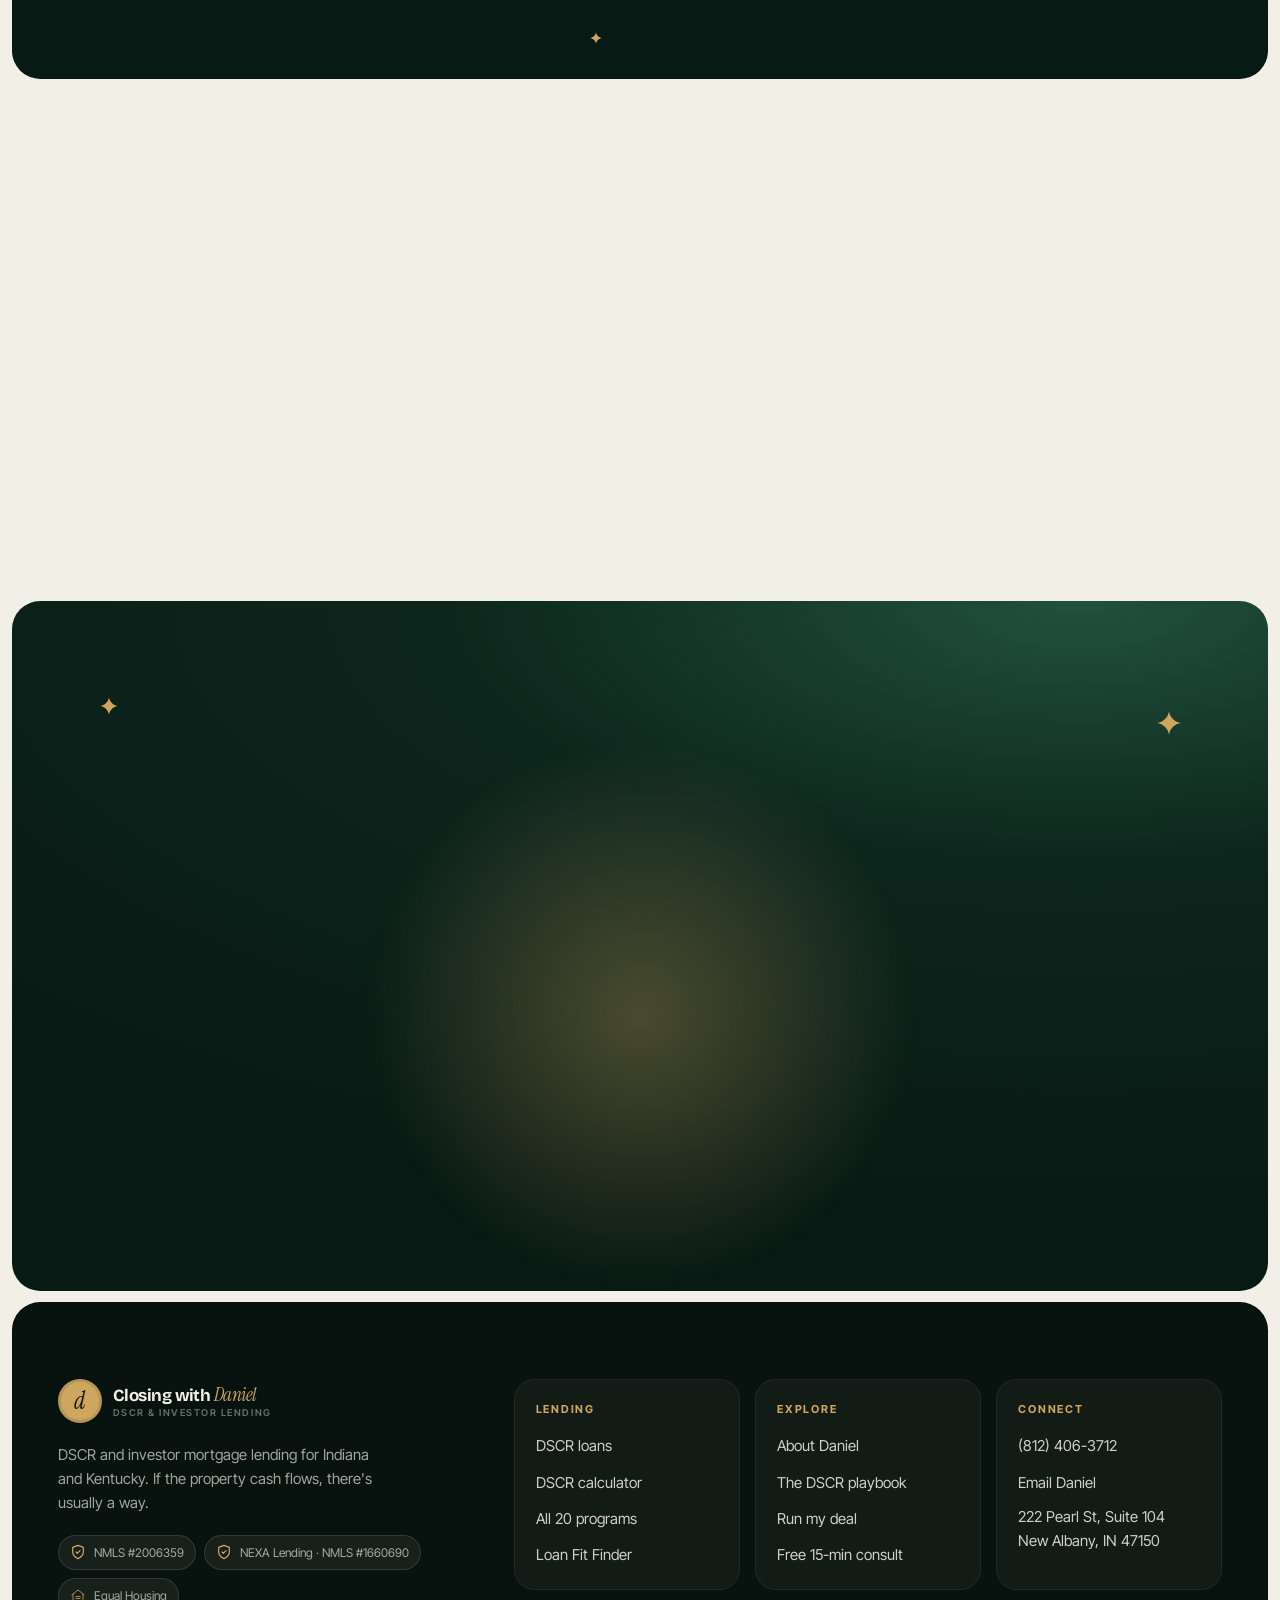
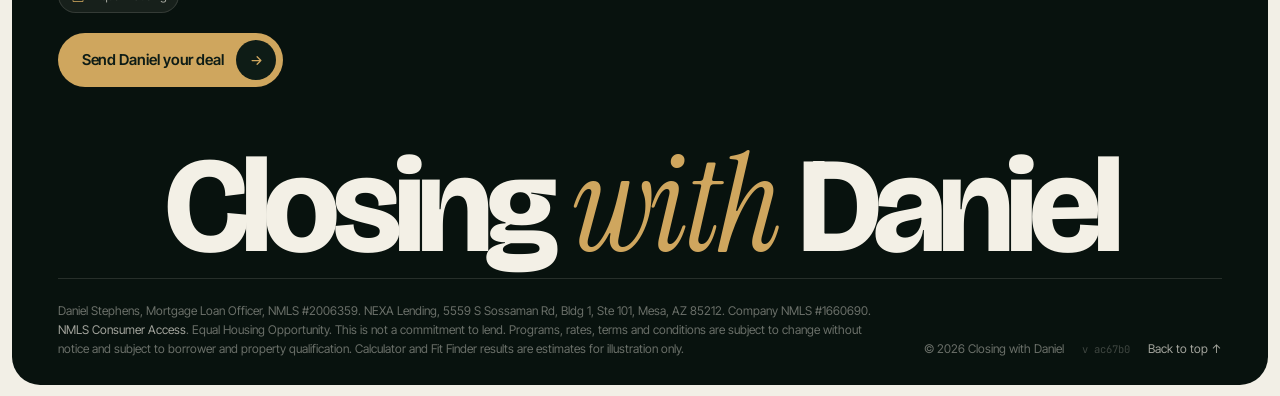
==== commit c54cb3fc: "Show a small build tag in the footer Makes it easy to tell whether a phone is showing the latest ver" ====
--- a/index.html
+++ b/index.html
@@ -16,7 +16,7 @@
 <link rel="preload" href="assets/fonts/bricolage.woff2" as="font" type="font/woff2" crossorigin>
 <link rel="preload" href="assets/fonts/instrument-serif-italic.woff2" as="font" type="font/woff2" crossorigin>
 <link rel="preload" href="assets/fonts/inter-tight.woff2" as="font" type="font/woff2" crossorigin>
-<link rel="stylesheet" href="assets/css/style.css?v=9915f61df8">
+<link rel="stylesheet" href="assets/css/style.css?v=ac693ae9ee">
 <script>
 (function(d){var h=d.documentElement;h.classList.add('js');
 var r=window.matchMedia&&matchMedia('(prefers-reduced-motion: reduce)').matches;if(r){h.classList.add('reduced');h.classList.remove('anim');}
@@ -606,7 +606,7 @@
     <div class="footer__word" aria-hidden="true">Closing <em>with</em> Daniel</div>
     <div class="footer__legal">
       <p>Daniel Stephens, Mortgage Loan Officer, NMLS #2006359. NEXA Lending, 5559 S Sossaman Rd, Bldg 1, Ste 101, Mesa, AZ 85212. Company NMLS #1660690. <a href="https://www.nmlsconsumeraccess.org/" target="_blank" rel="noopener">NMLS Consumer Access</a>. Equal Housing Opportunity. This is not a commitment to lend. Programs, rates, terms and conditions are subject to change without notice and subject to borrower and property qualification. Calculator and Fit Finder results are estimates for illustration only.</p>
-      <p class="r"><span>© <span data-year>2026</span> Closing with Daniel</span><a href="#main" data-top>Back to top ↑</a></p>
+      <p class="r"><span>© <span data-year>2026</span> Closing with Daniel</span><span class="build" title="Site version">v ac67b0</span><a href="#main" data-top>Back to top ↑</a></p>
     </div>
   </div>
 </footer>
--- a/assets/css/style.css
+++ b/assets/css/style.css
@@ -1121,3 +1121,5 @@
 .tile__quote { position: absolute; right: 18px; bottom: -40px; z-index: -1; font-family: var(--ff-serif); font-size: 200px; line-height: 1; color: rgba(var(--gold-rgb), .18); pointer-events: none; }
 @media (max-width: 760px) { .net { width: 112px; } .tile__split { gap: 12px; } .pgrid { gap: 4px; } .pgrid span { font-size: 7.5px; border-radius: 6px; } }
 @media (max-width: 380px) { .pgrid span { font-size: 0; } }
+
+.footer__legal .build { font-family: var(--ff-mono); font-size: 10.5px; opacity: .55; }
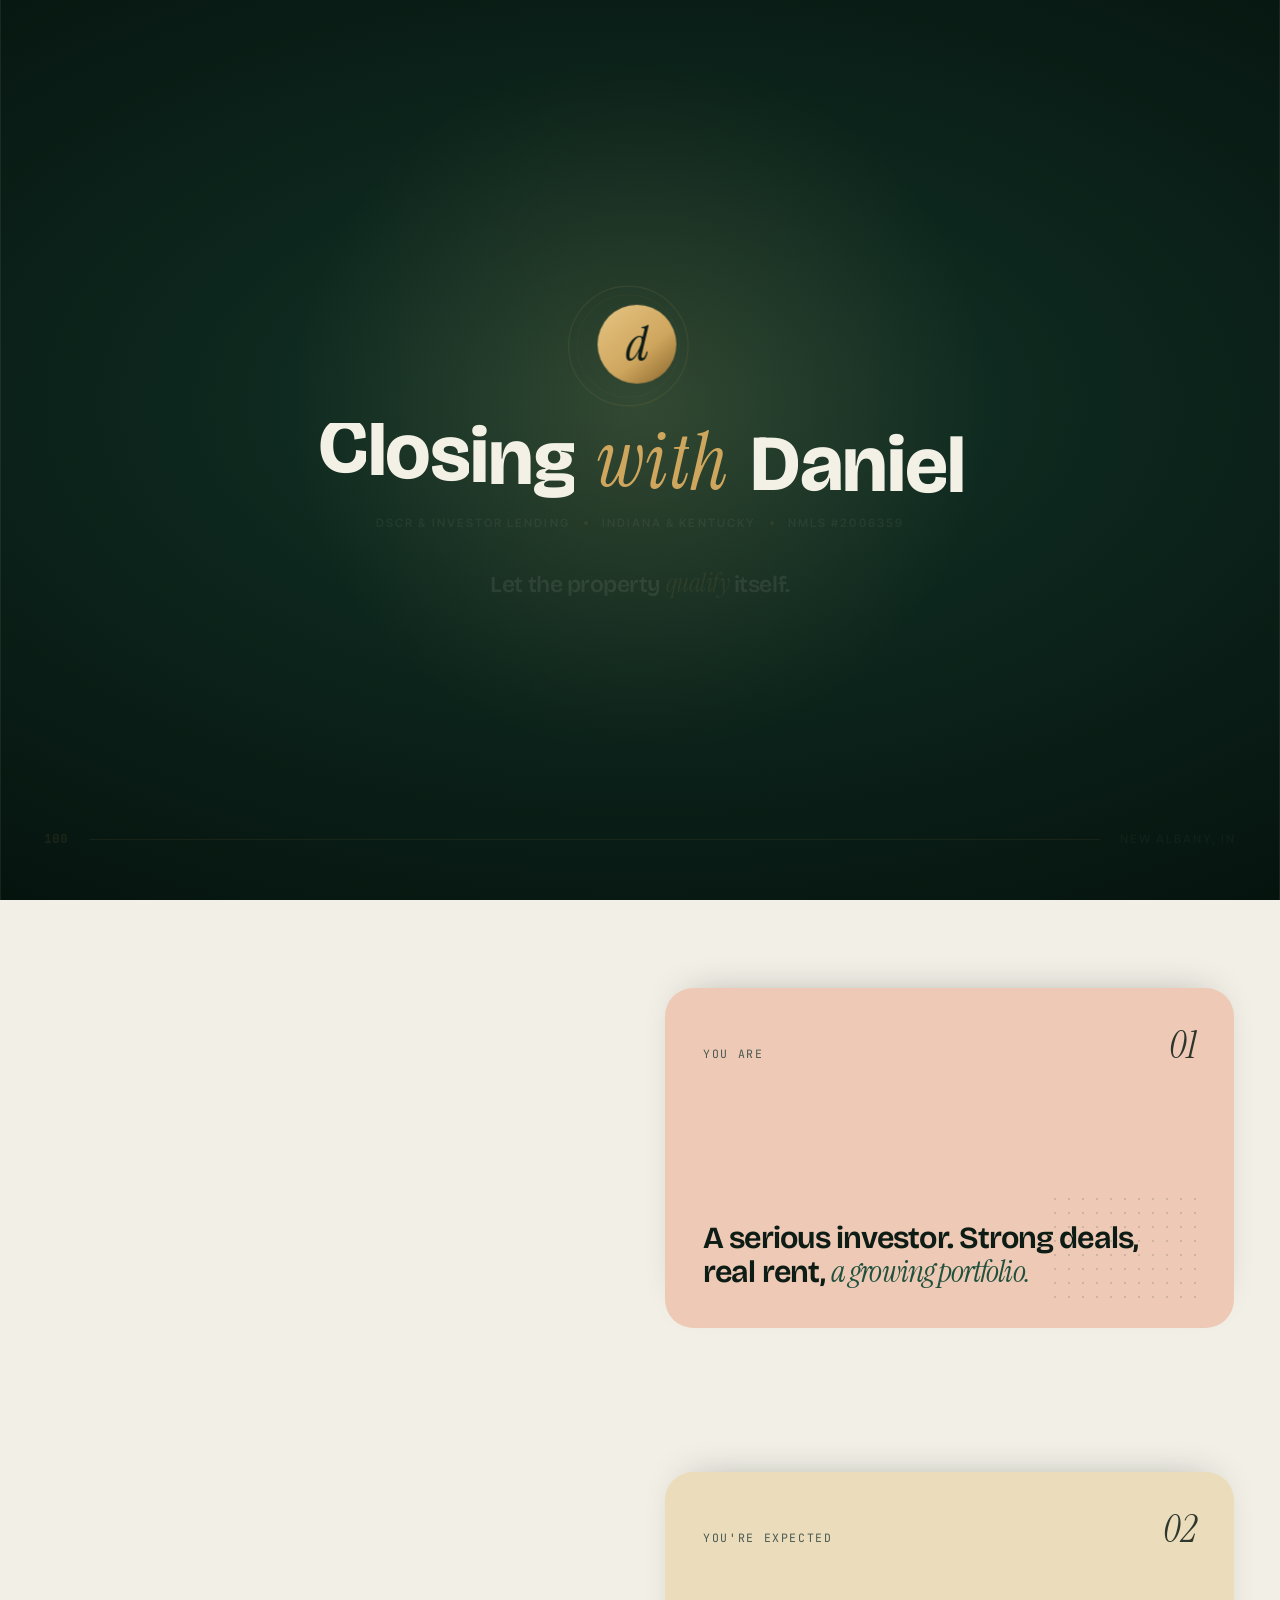
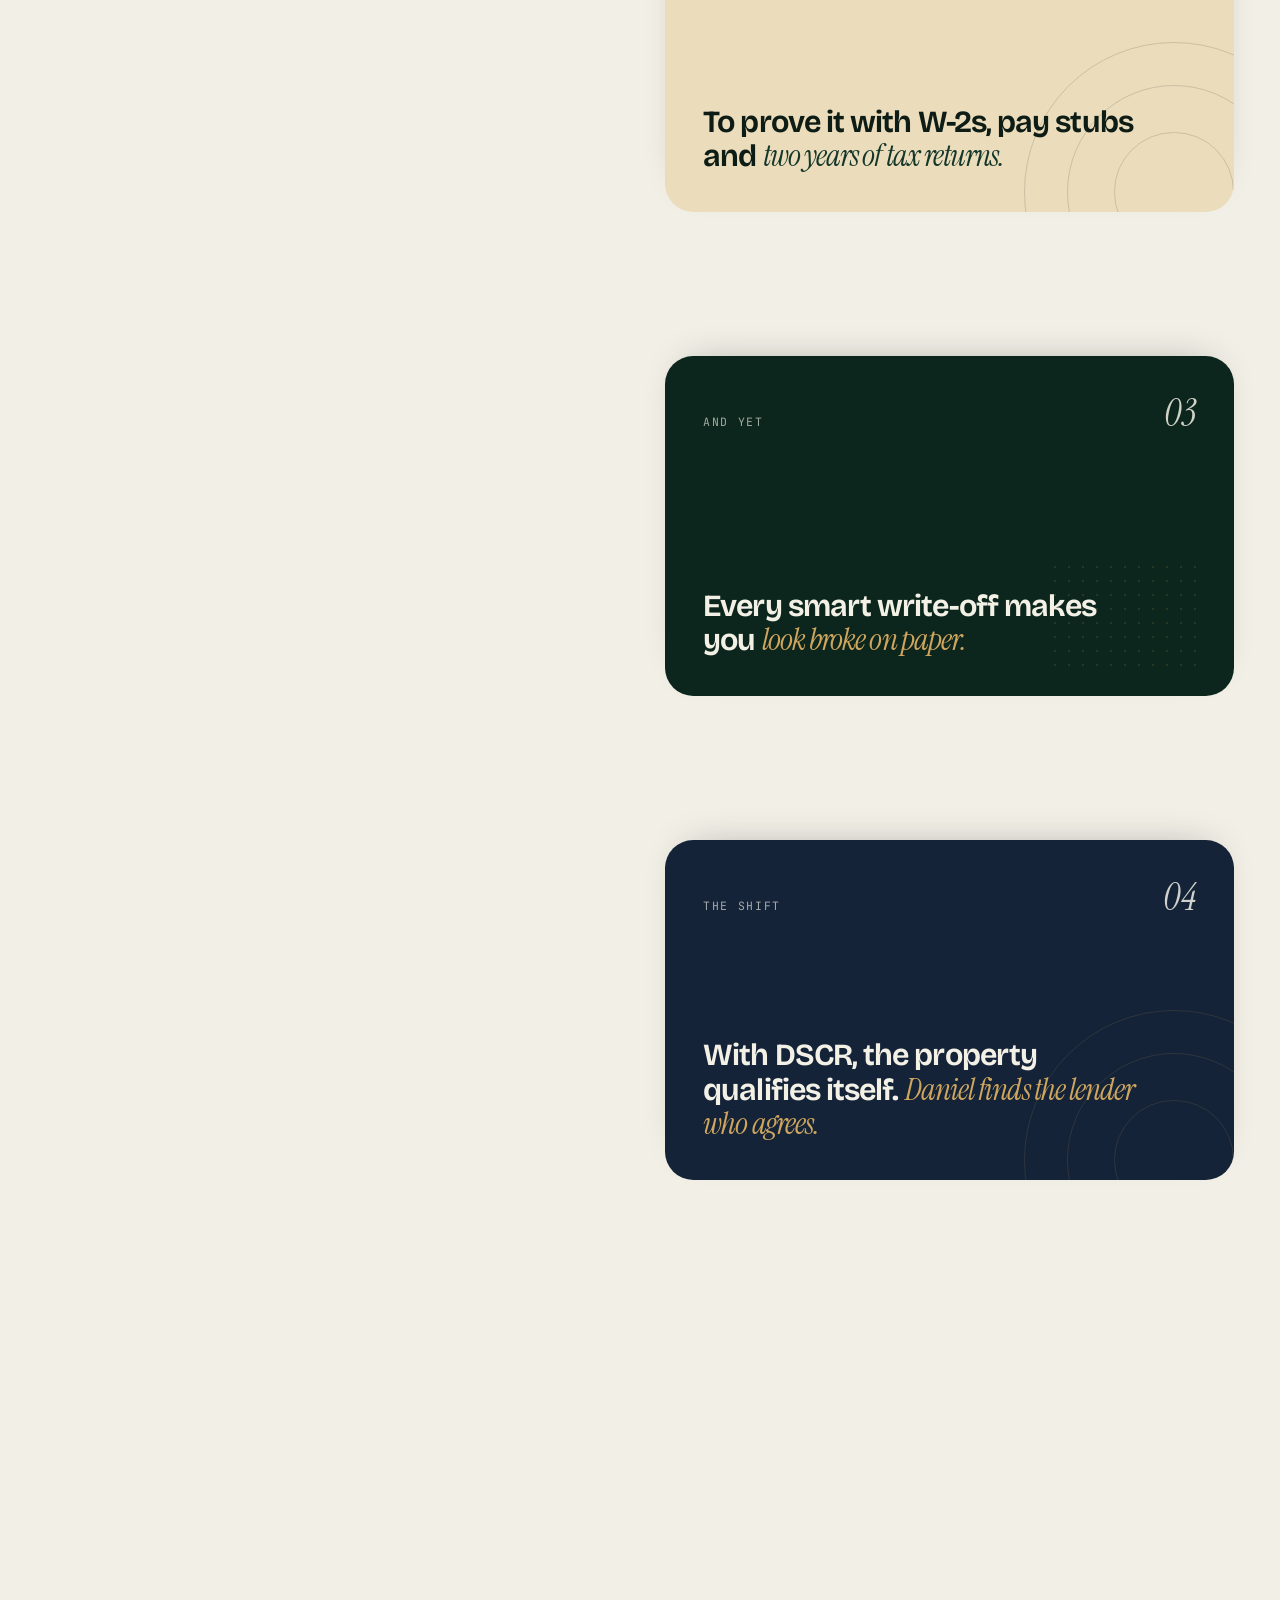
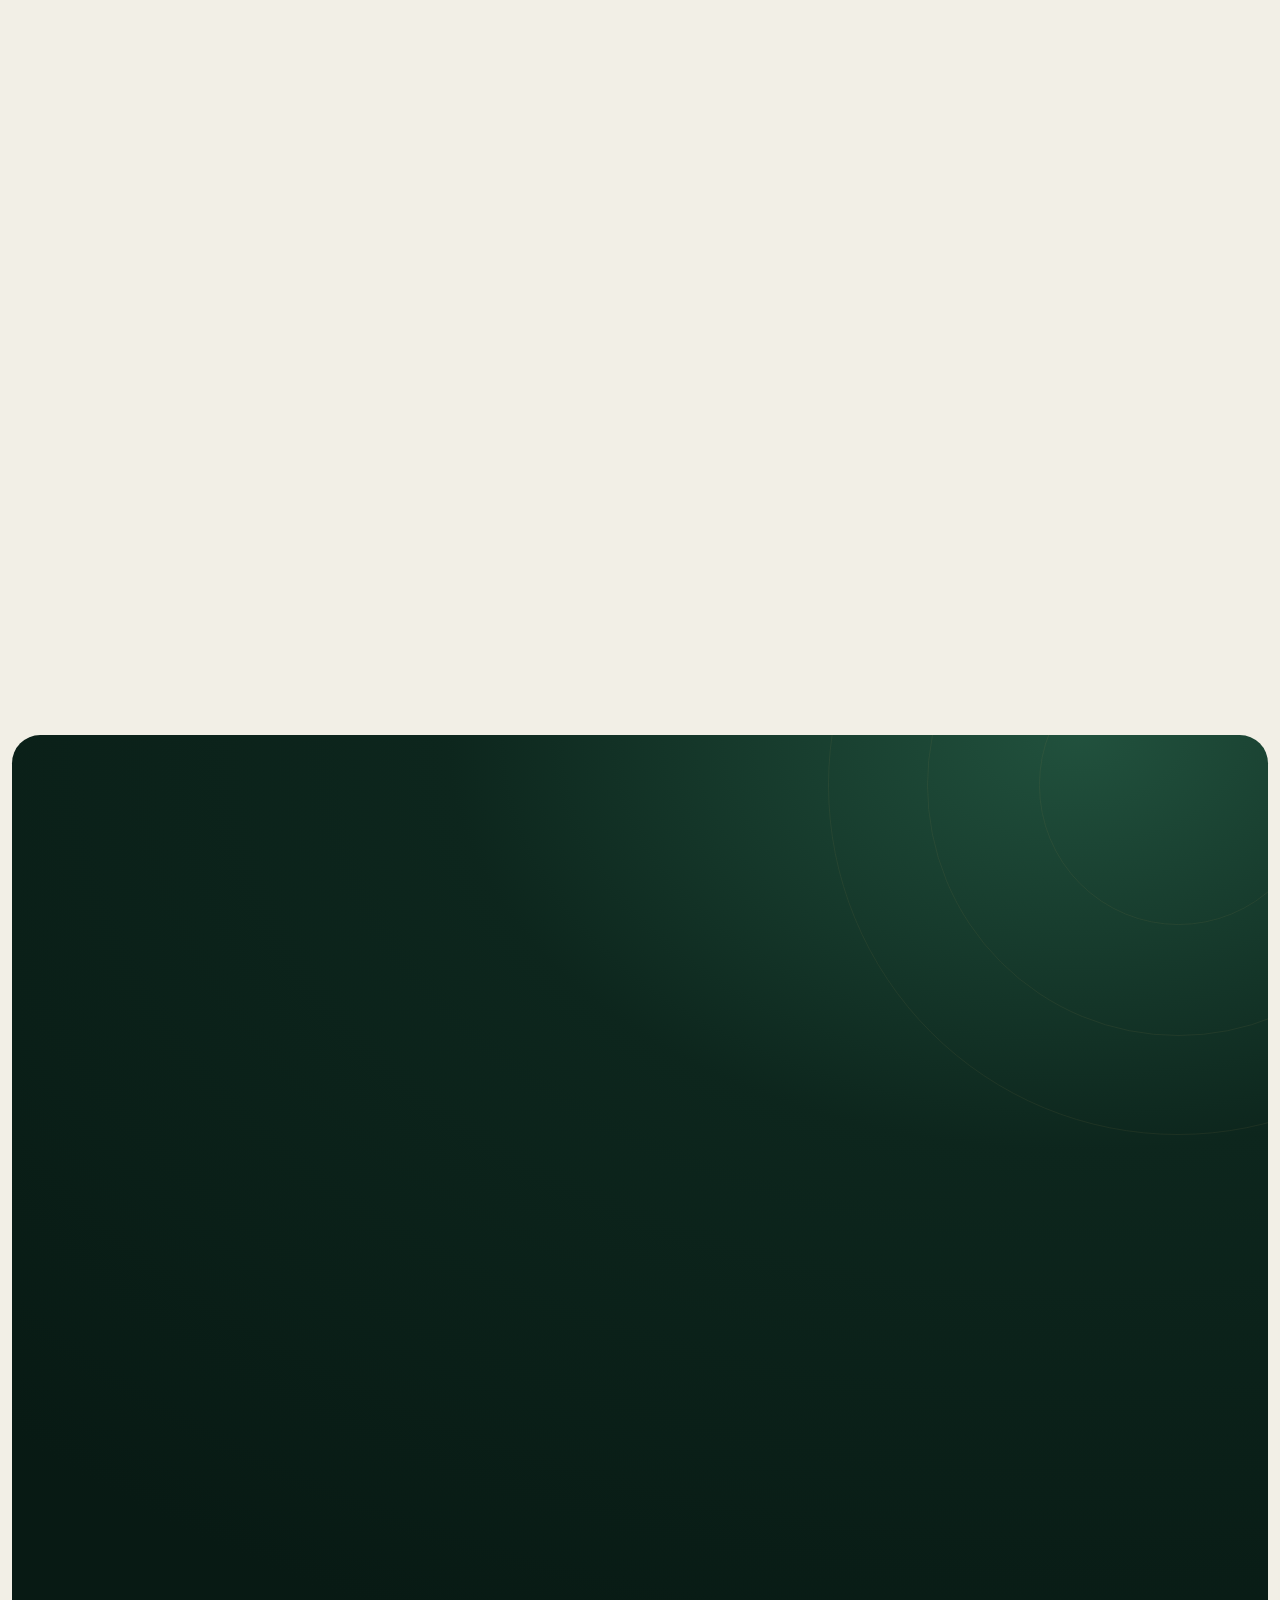
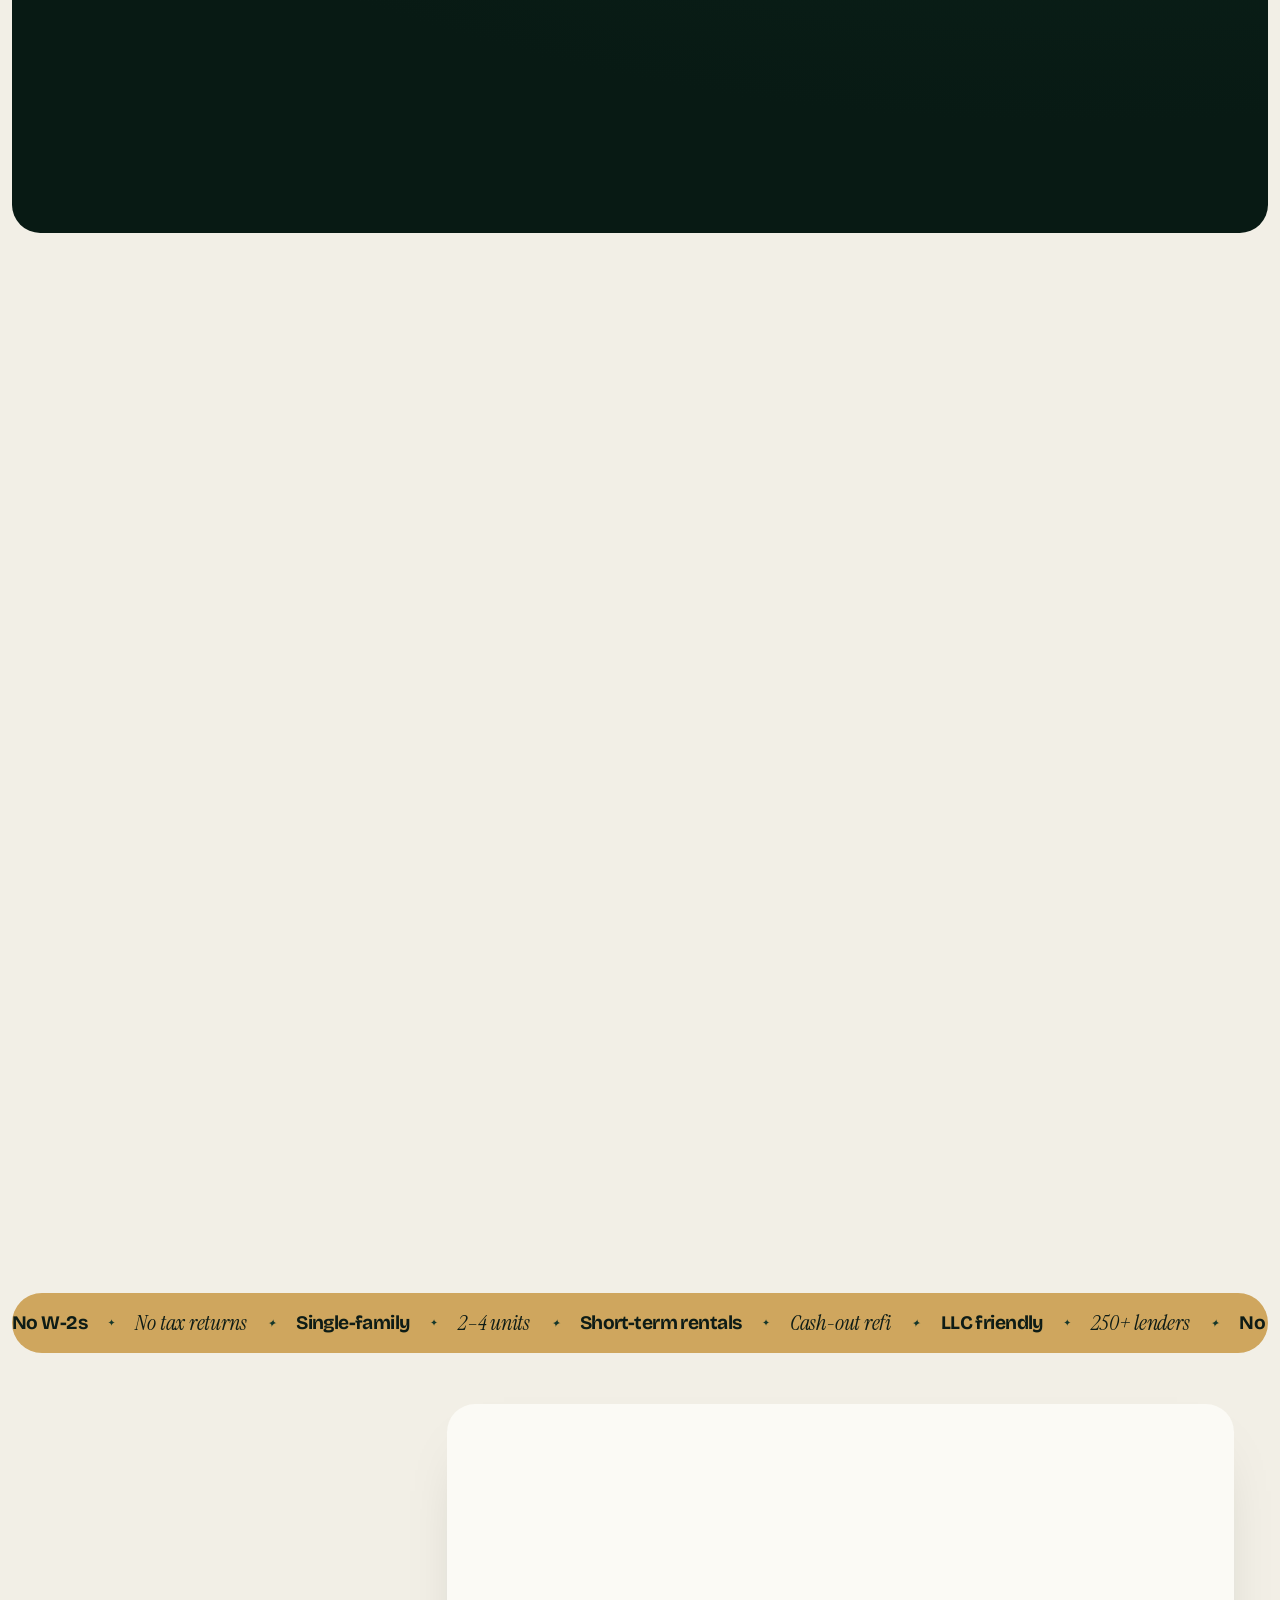
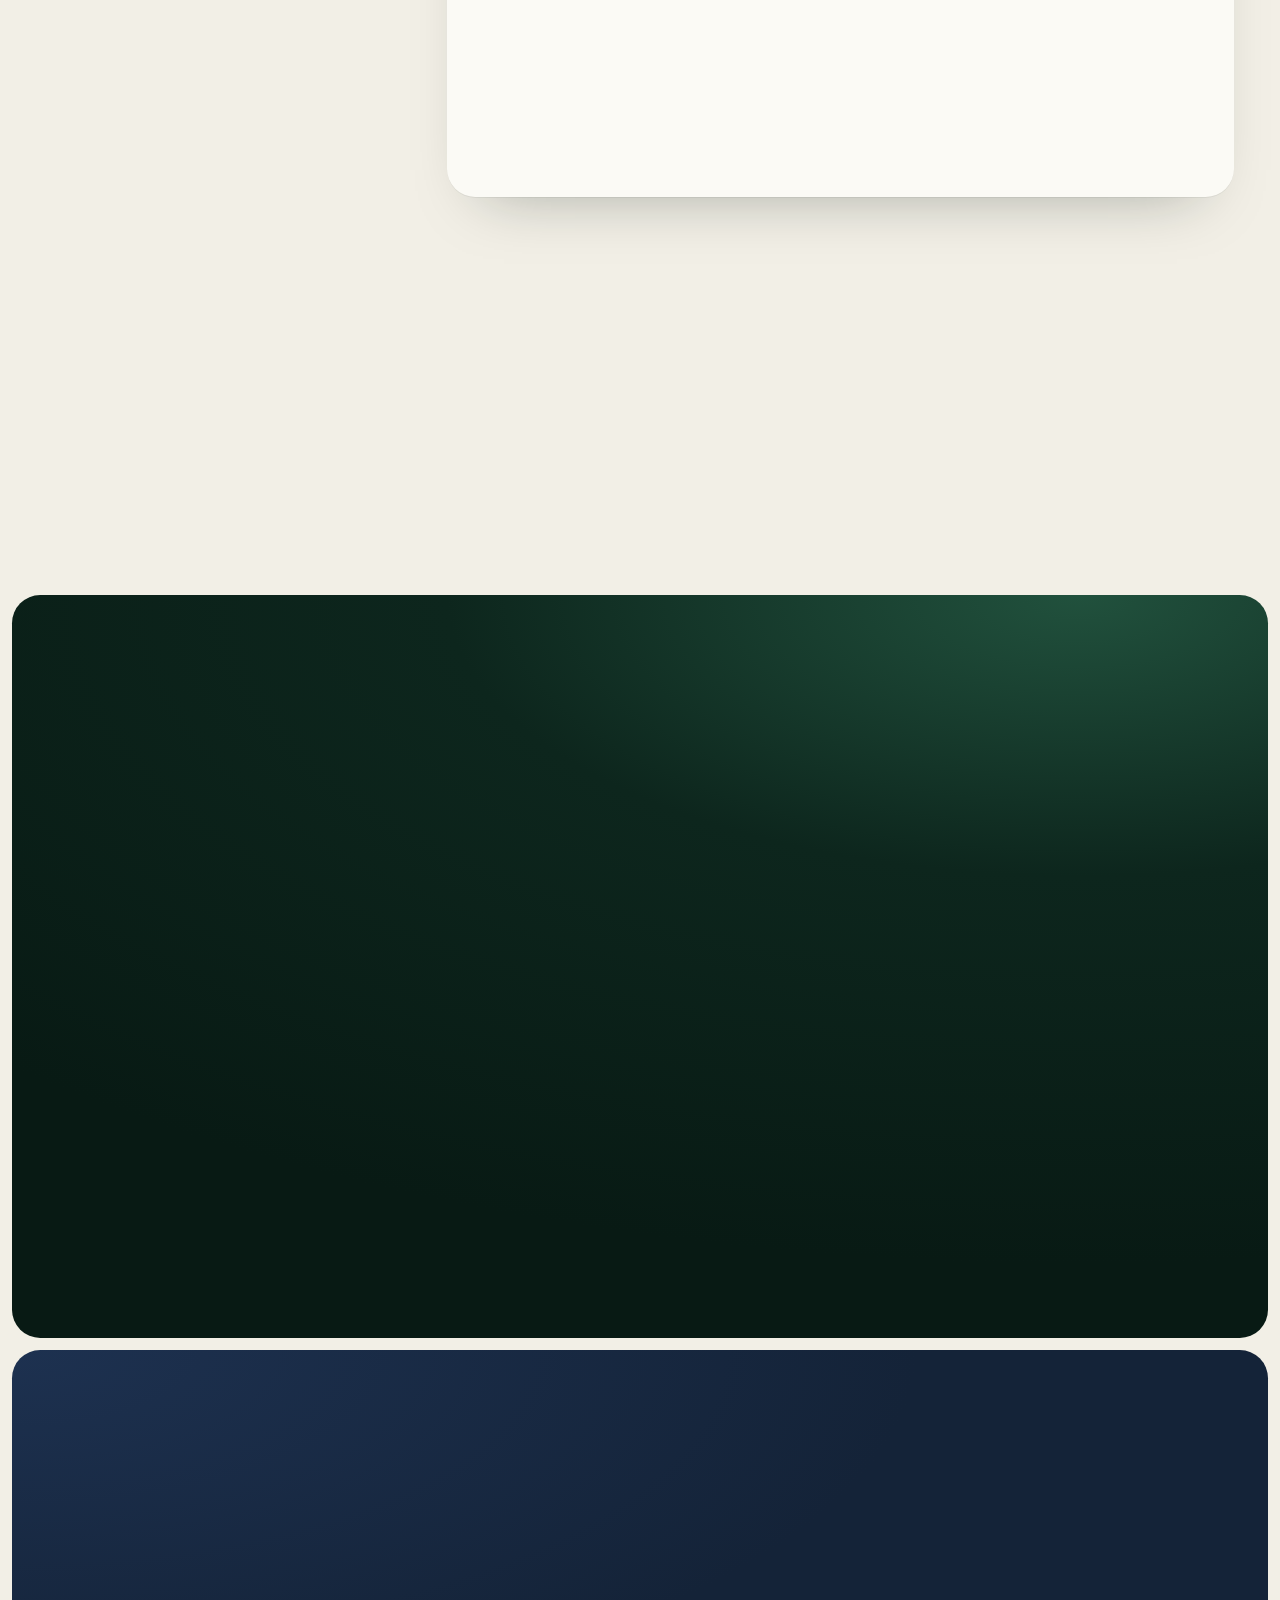
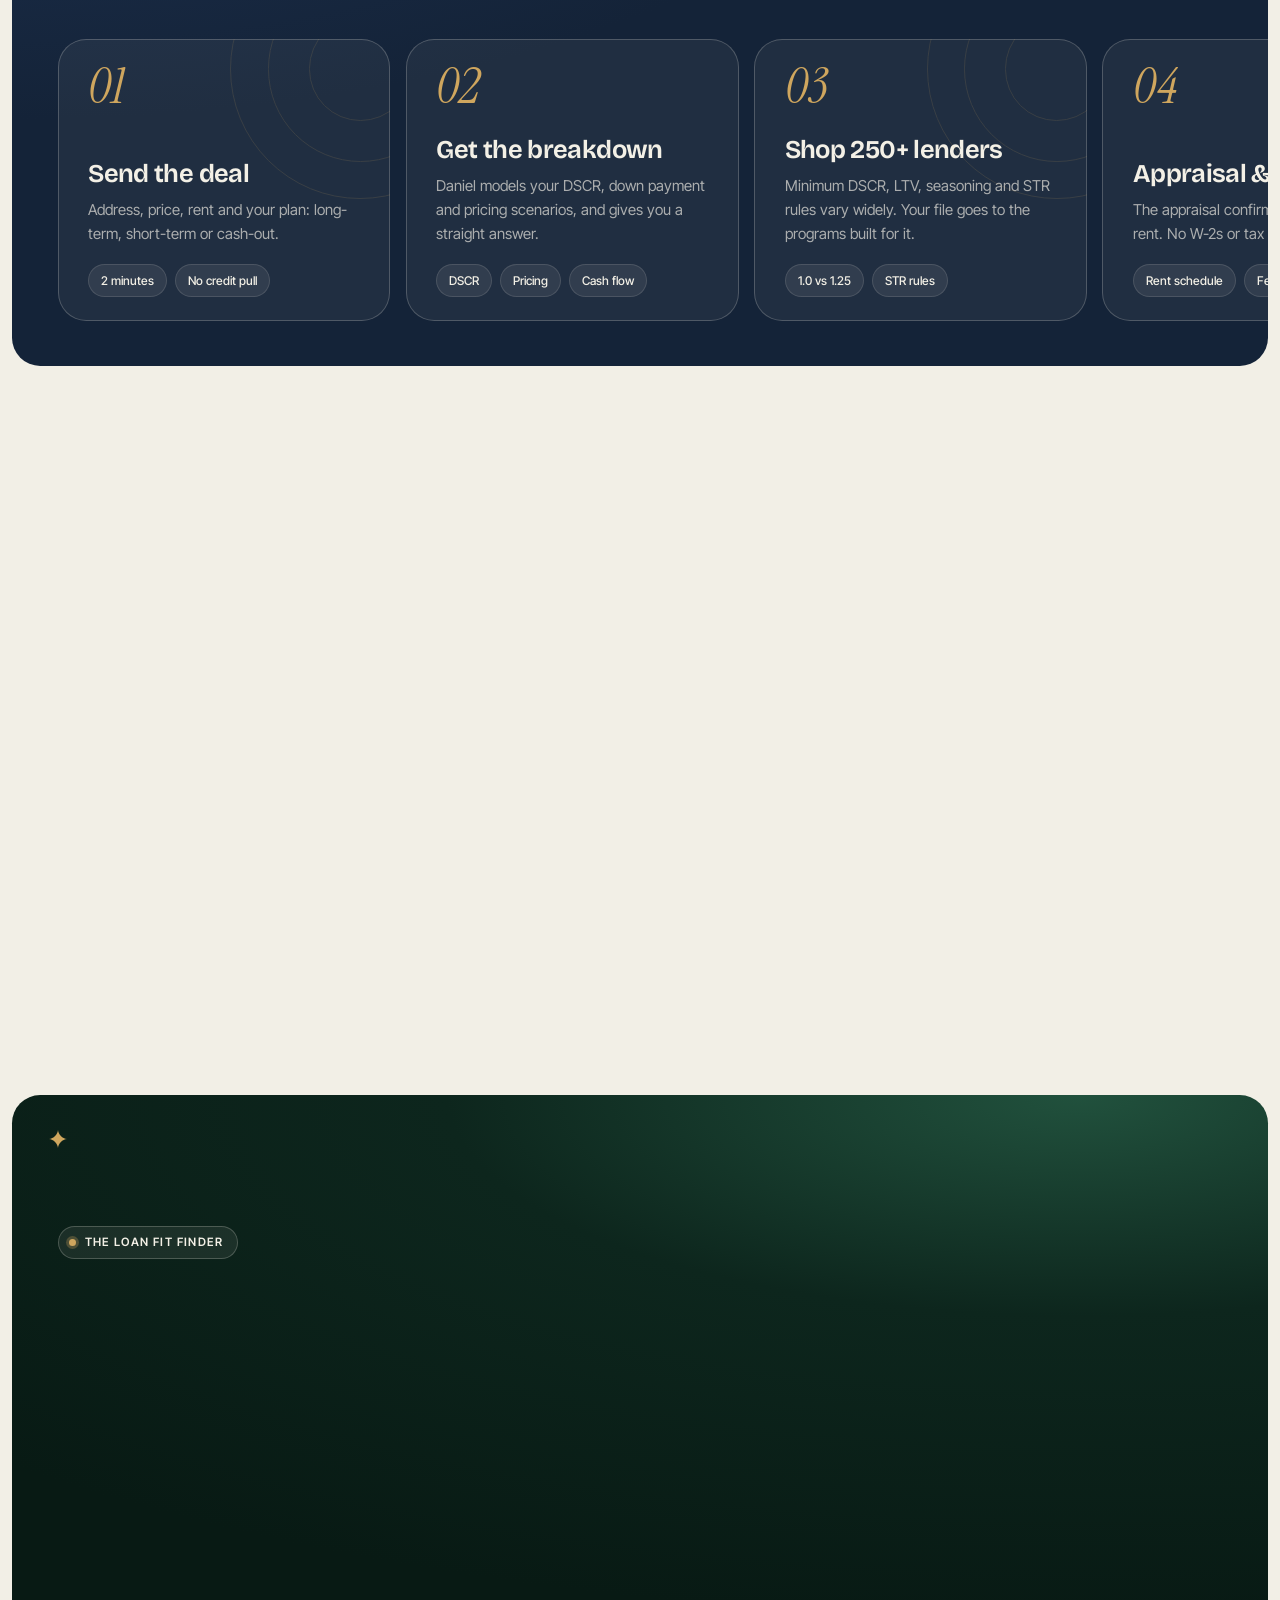
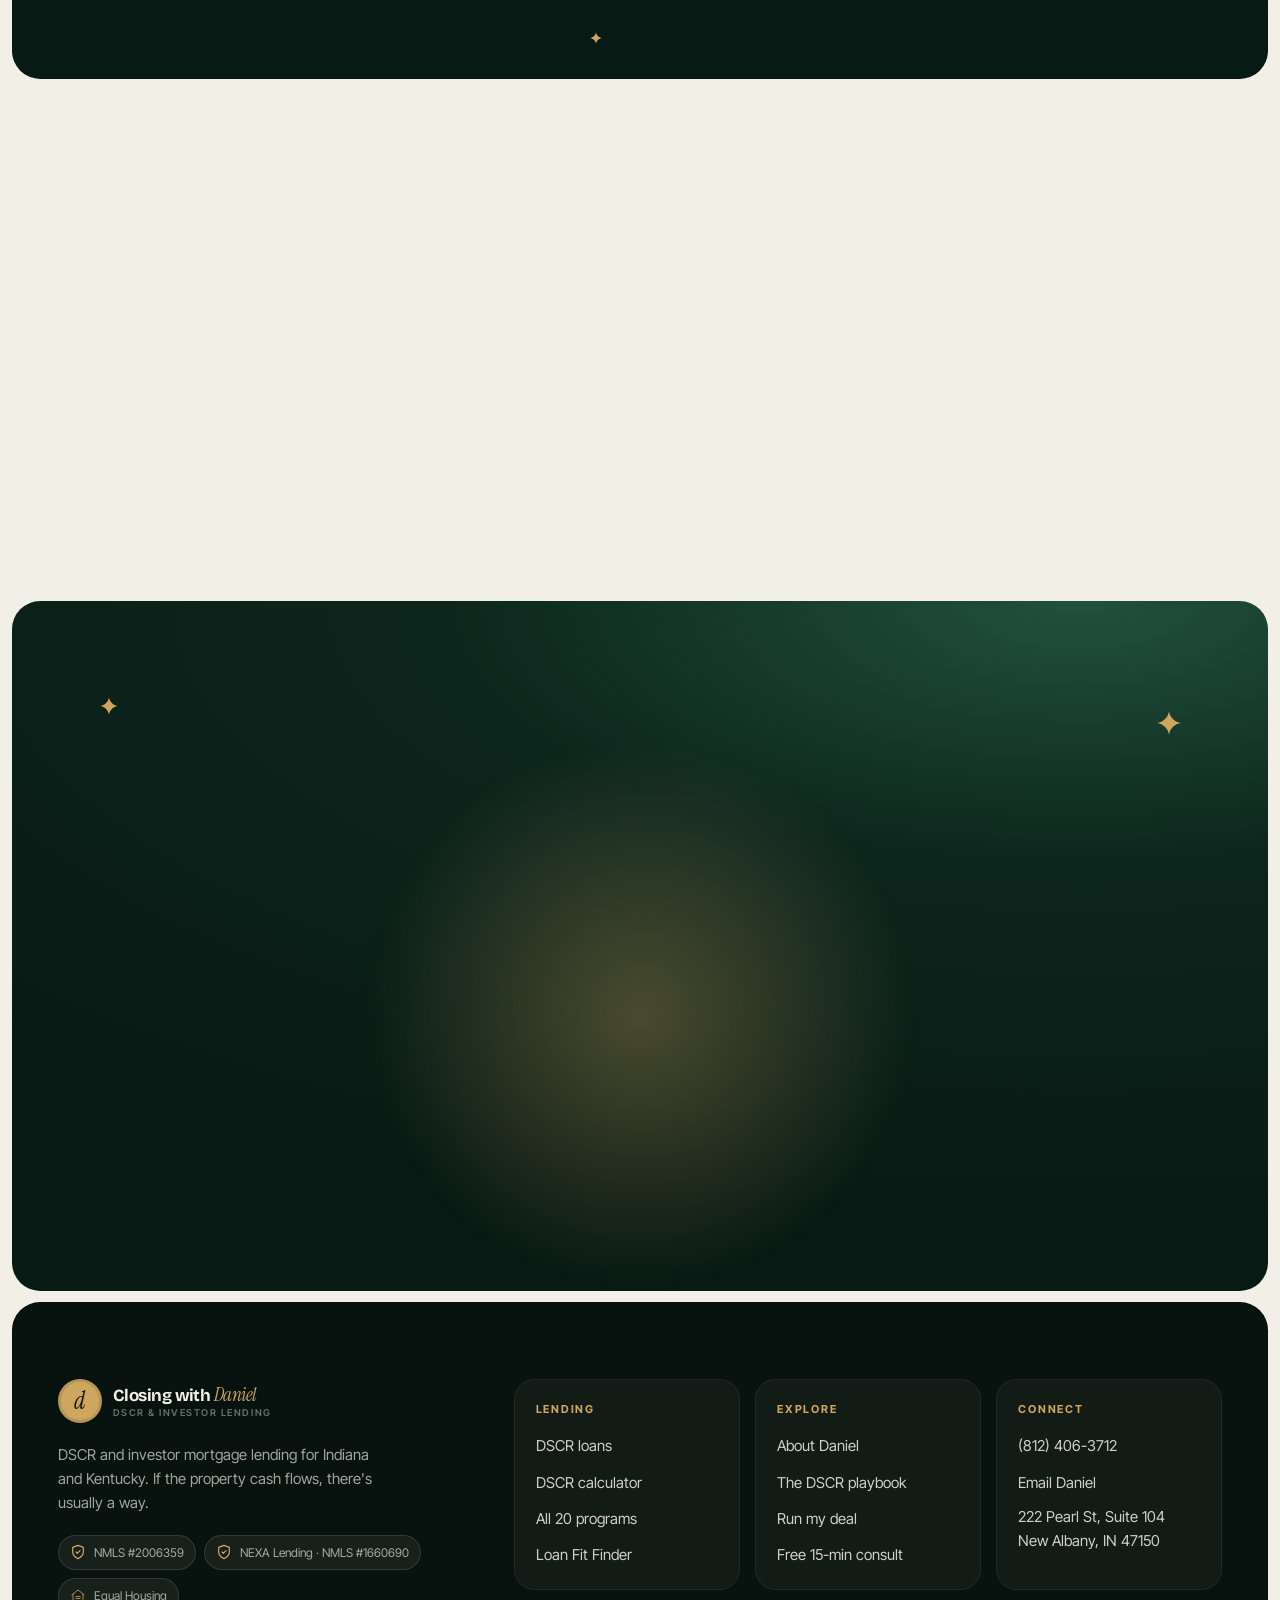
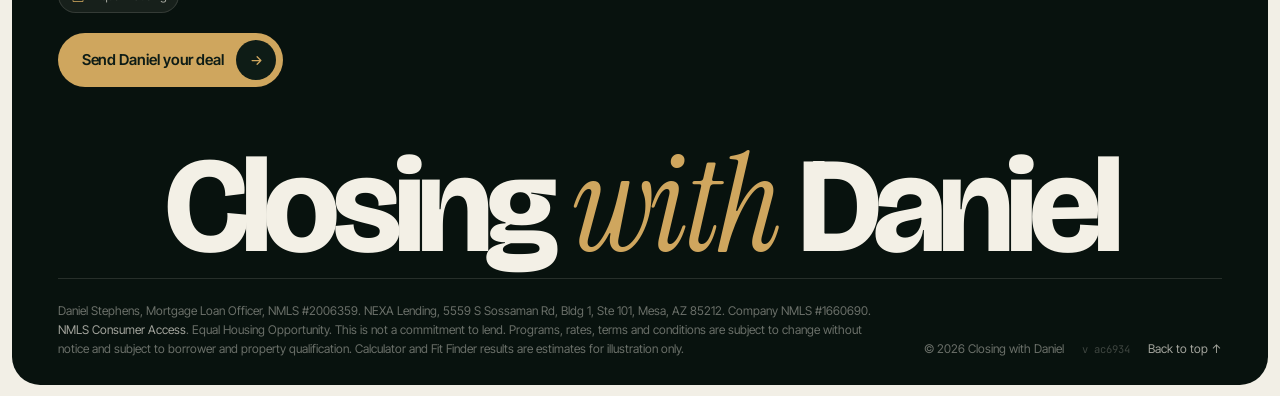
==== commit 3804bb74: "Fix the page-change house vanishing after the first change On arrival the cover fades its pieces out" ====
--- a/index.html
+++ b/index.html
@@ -606,7 +606,7 @@
     <div class="footer__word" aria-hidden="true">Closing <em>with</em> Daniel</div>
     <div class="footer__legal">
       <p>Daniel Stephens, Mortgage Loan Officer, NMLS #2006359. NEXA Lending, 5559 S Sossaman Rd, Bldg 1, Ste 101, Mesa, AZ 85212. Company NMLS #1660690. <a href="https://www.nmlsconsumeraccess.org/" target="_blank" rel="noopener">NMLS Consumer Access</a>. Equal Housing Opportunity. This is not a commitment to lend. Programs, rates, terms and conditions are subject to change without notice and subject to borrower and property qualification. Calculator and Fit Finder results are estimates for illustration only.</p>
-      <p class="r"><span>© <span data-year>2026</span> Closing with Daniel</span><span class="build" title="Site version">v ac67b0</span><a href="#main" data-top>Back to top ↑</a></p>
+      <p class="r"><span>© <span data-year>2026</span> Closing with Daniel</span><span class="build" title="Site version">v ac6934</span><a href="#main" data-top>Back to top ↑</a></p>
     </div>
   </div>
 </footer>
@@ -615,6 +615,6 @@
 <script src="assets/vendor/gsap.min.js"></script>
 <script src="assets/vendor/ScrollTrigger.min.js"></script>
 <script src="assets/vendor/lenis.min.js"></script>
-<script src="assets/js/main.js?v=7b034745c5"></script>
+<script src="assets/js/main.js?v=9347573084"></script>
 </body>
 </html>
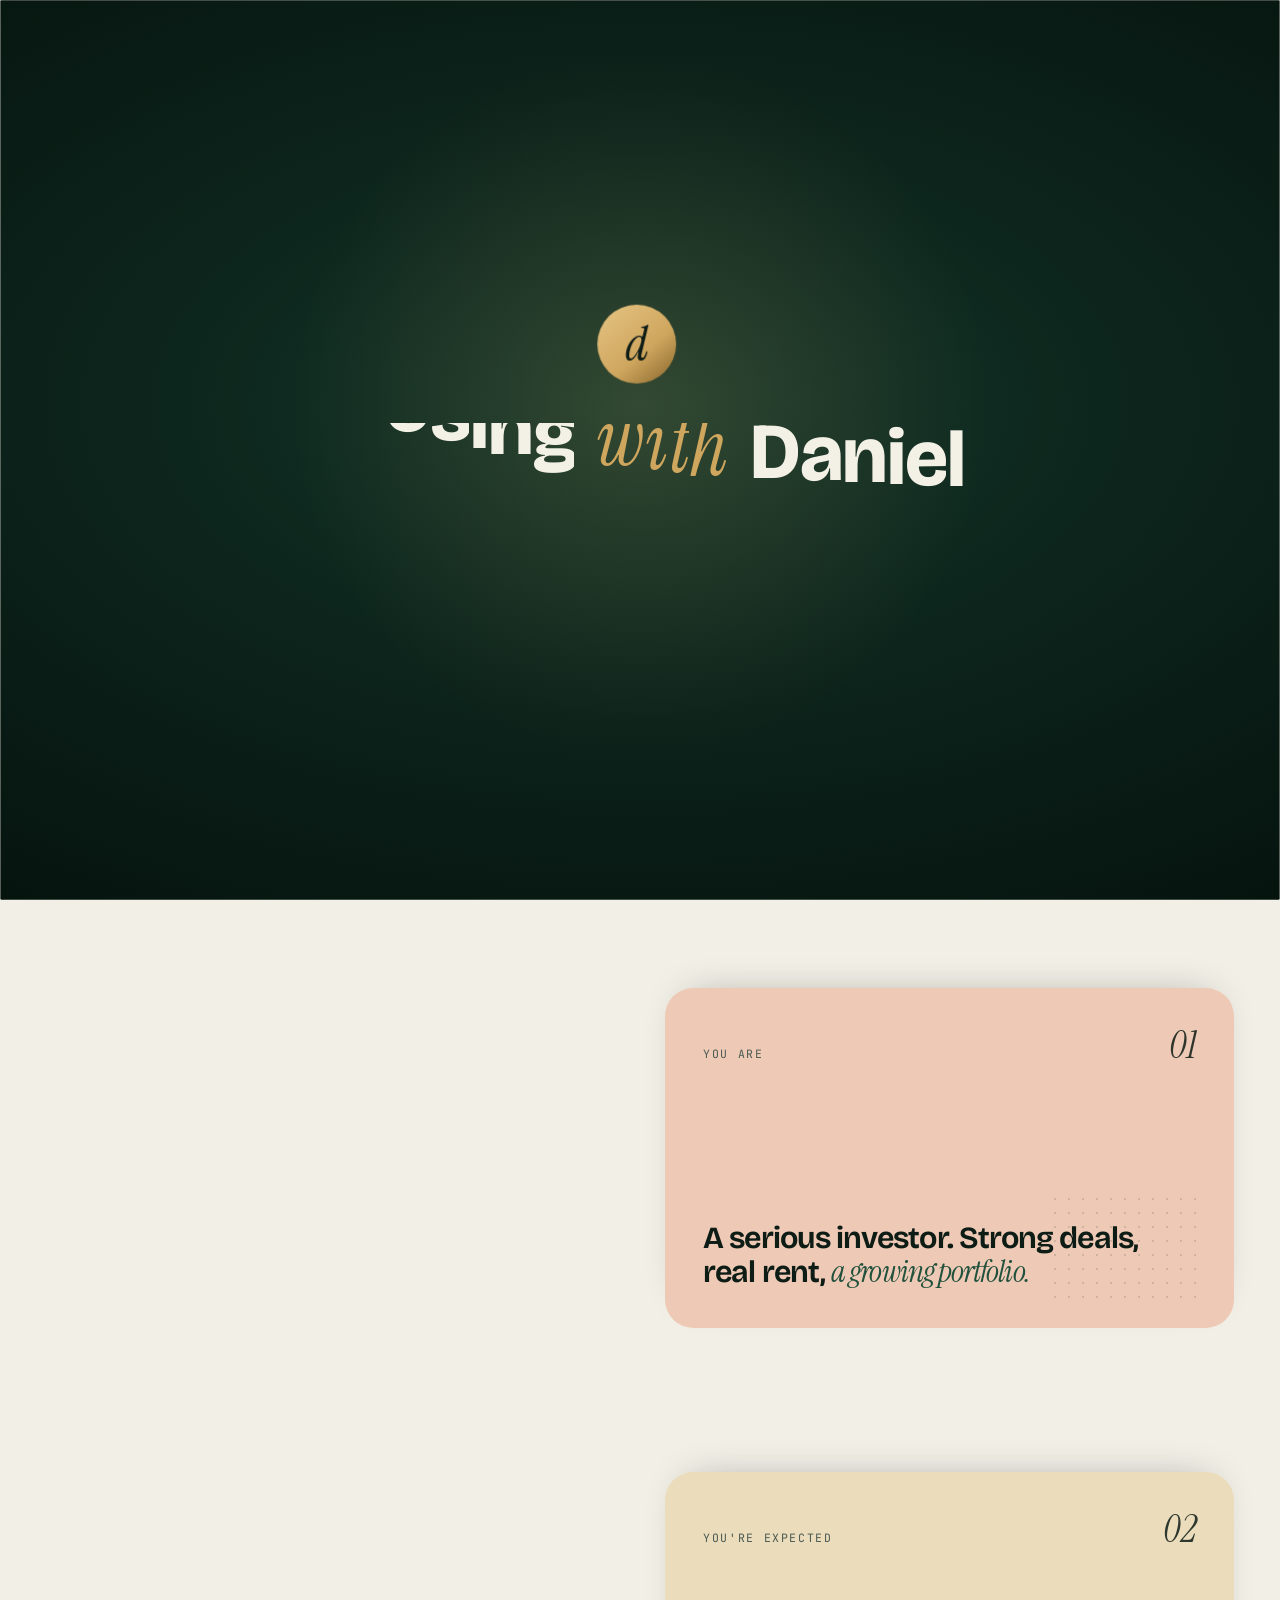
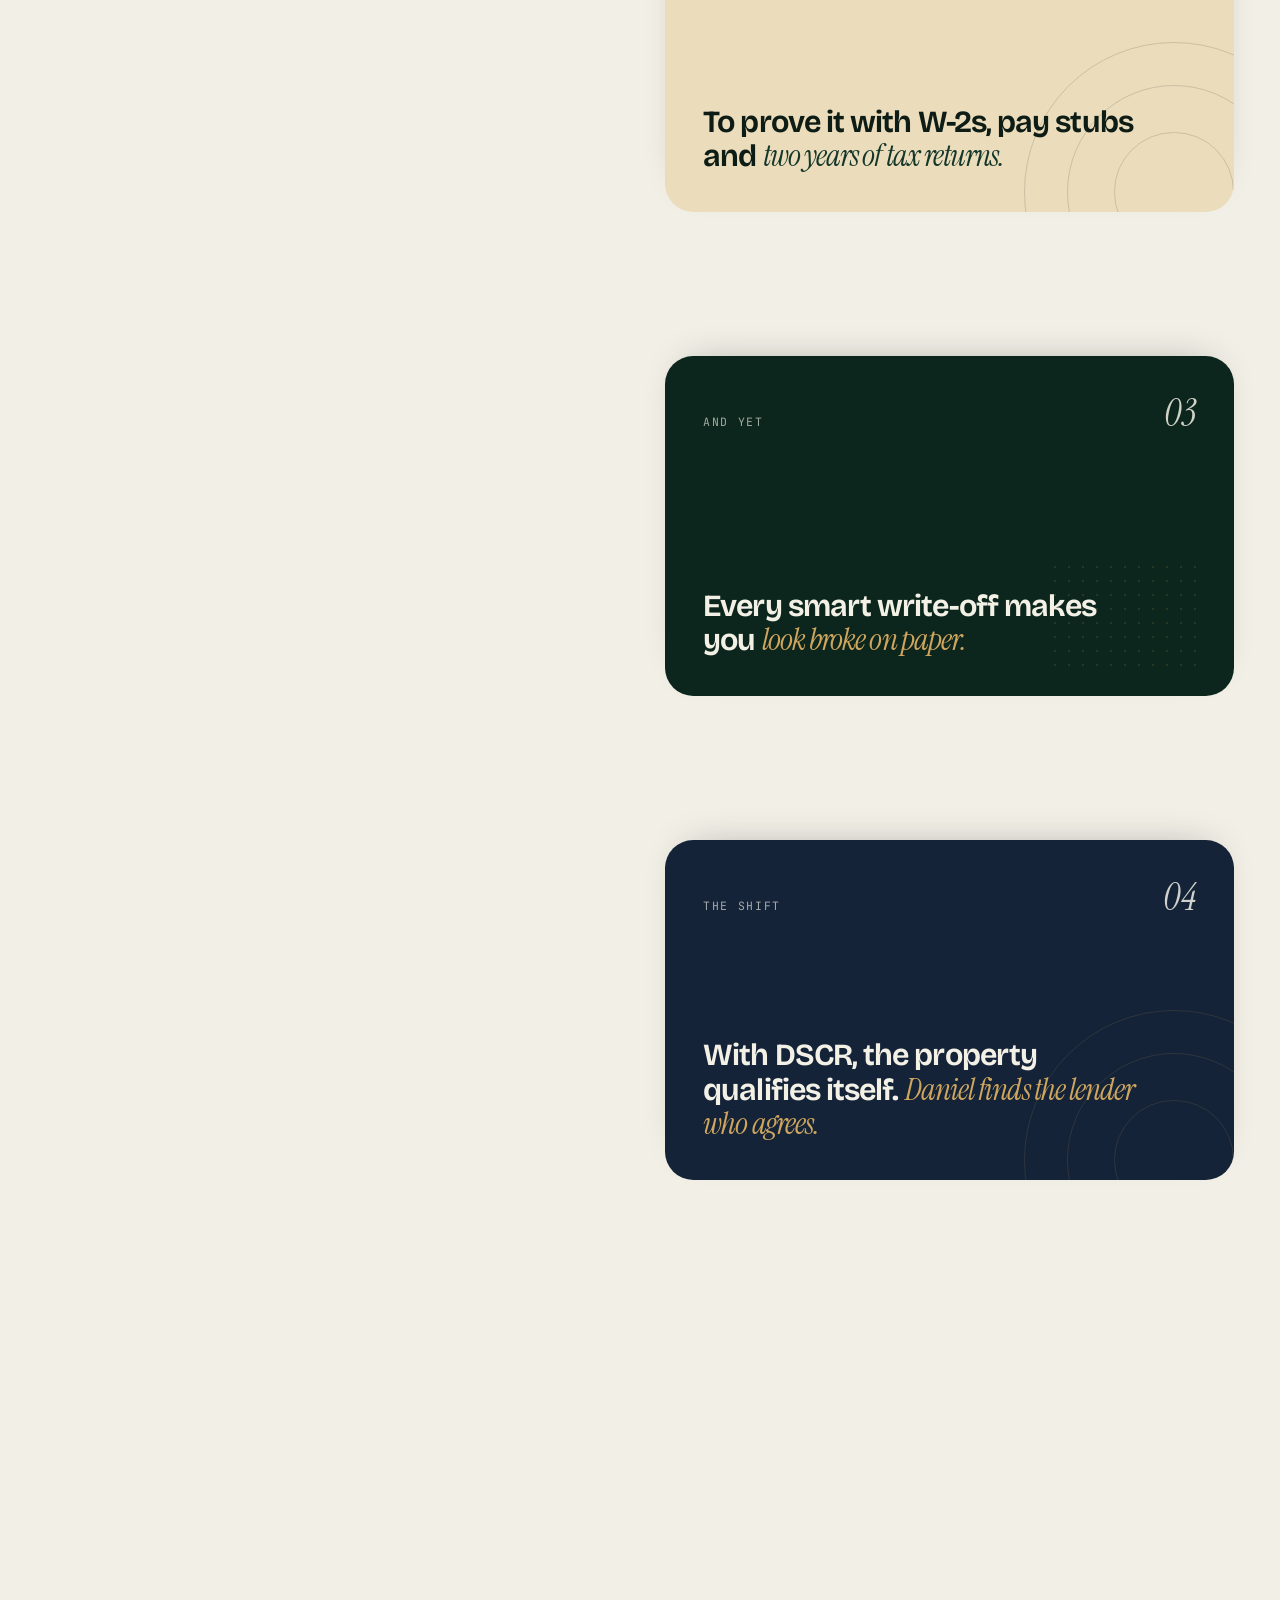
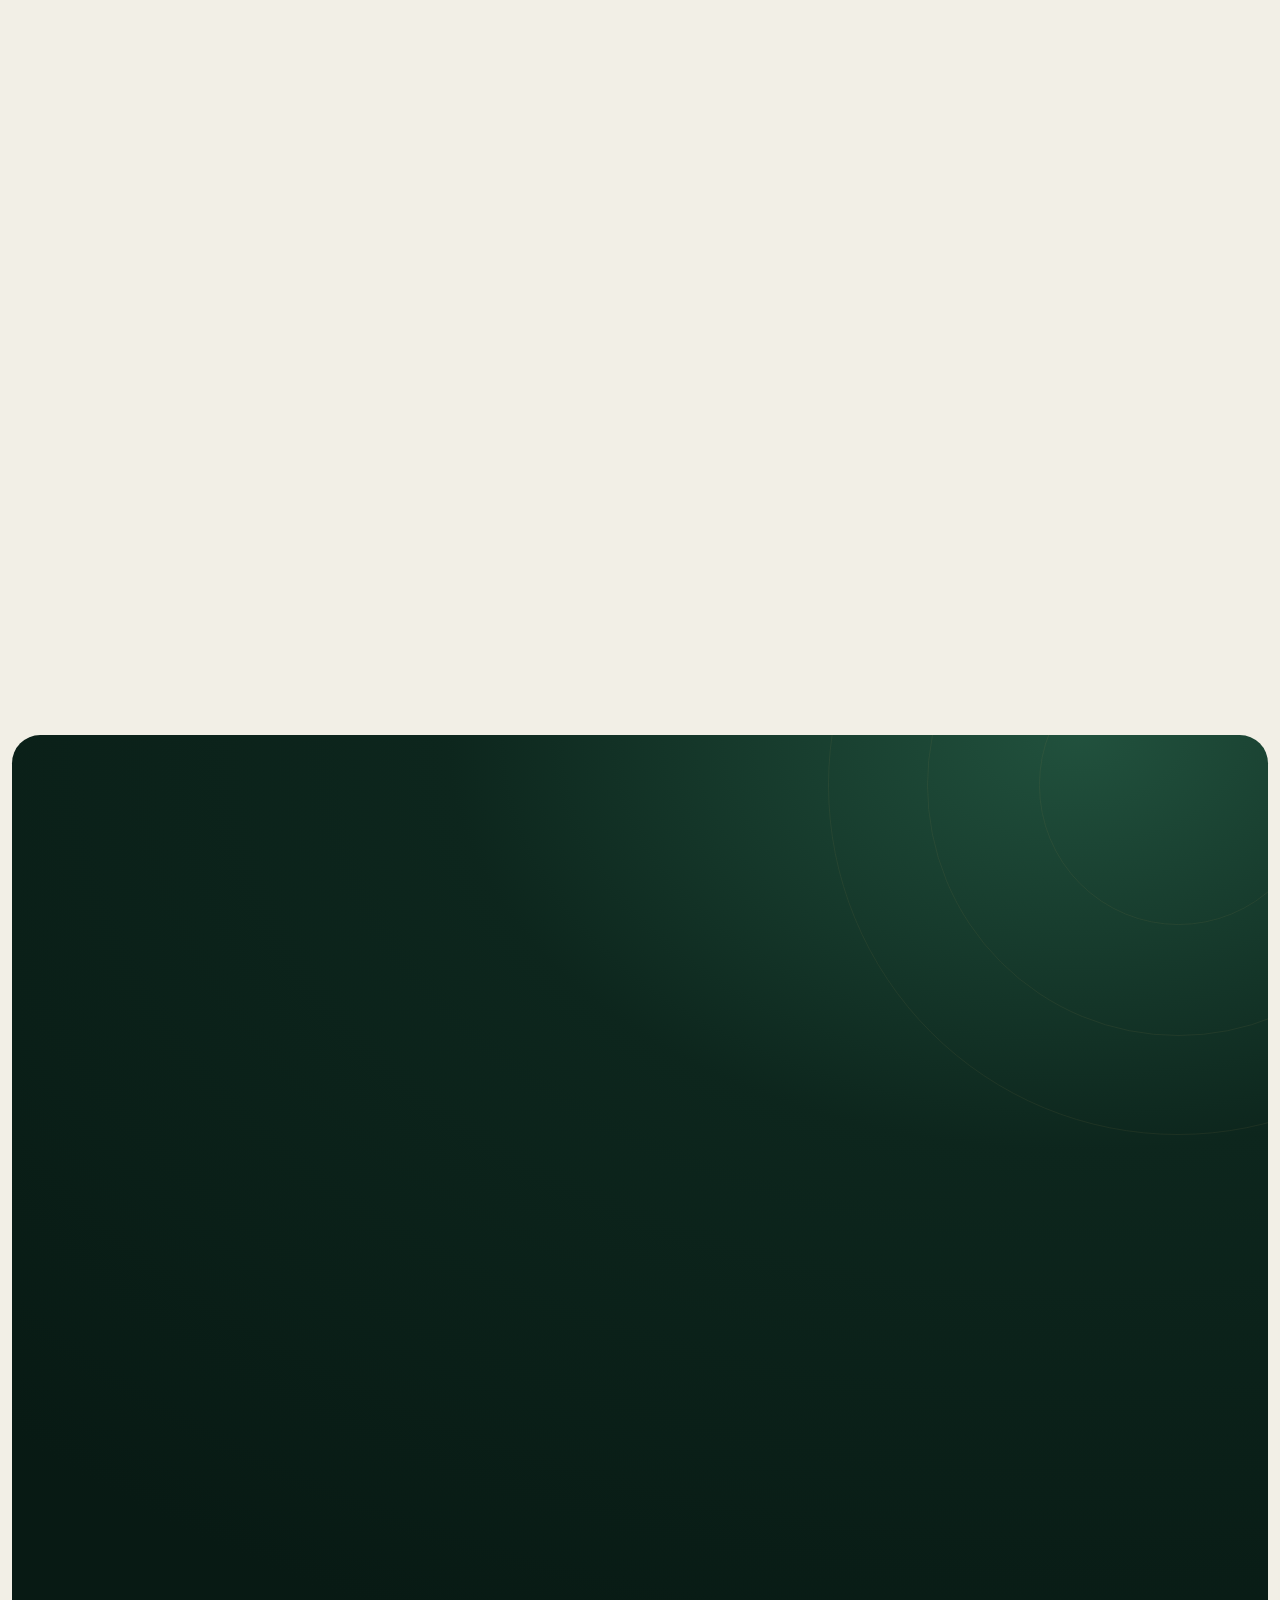
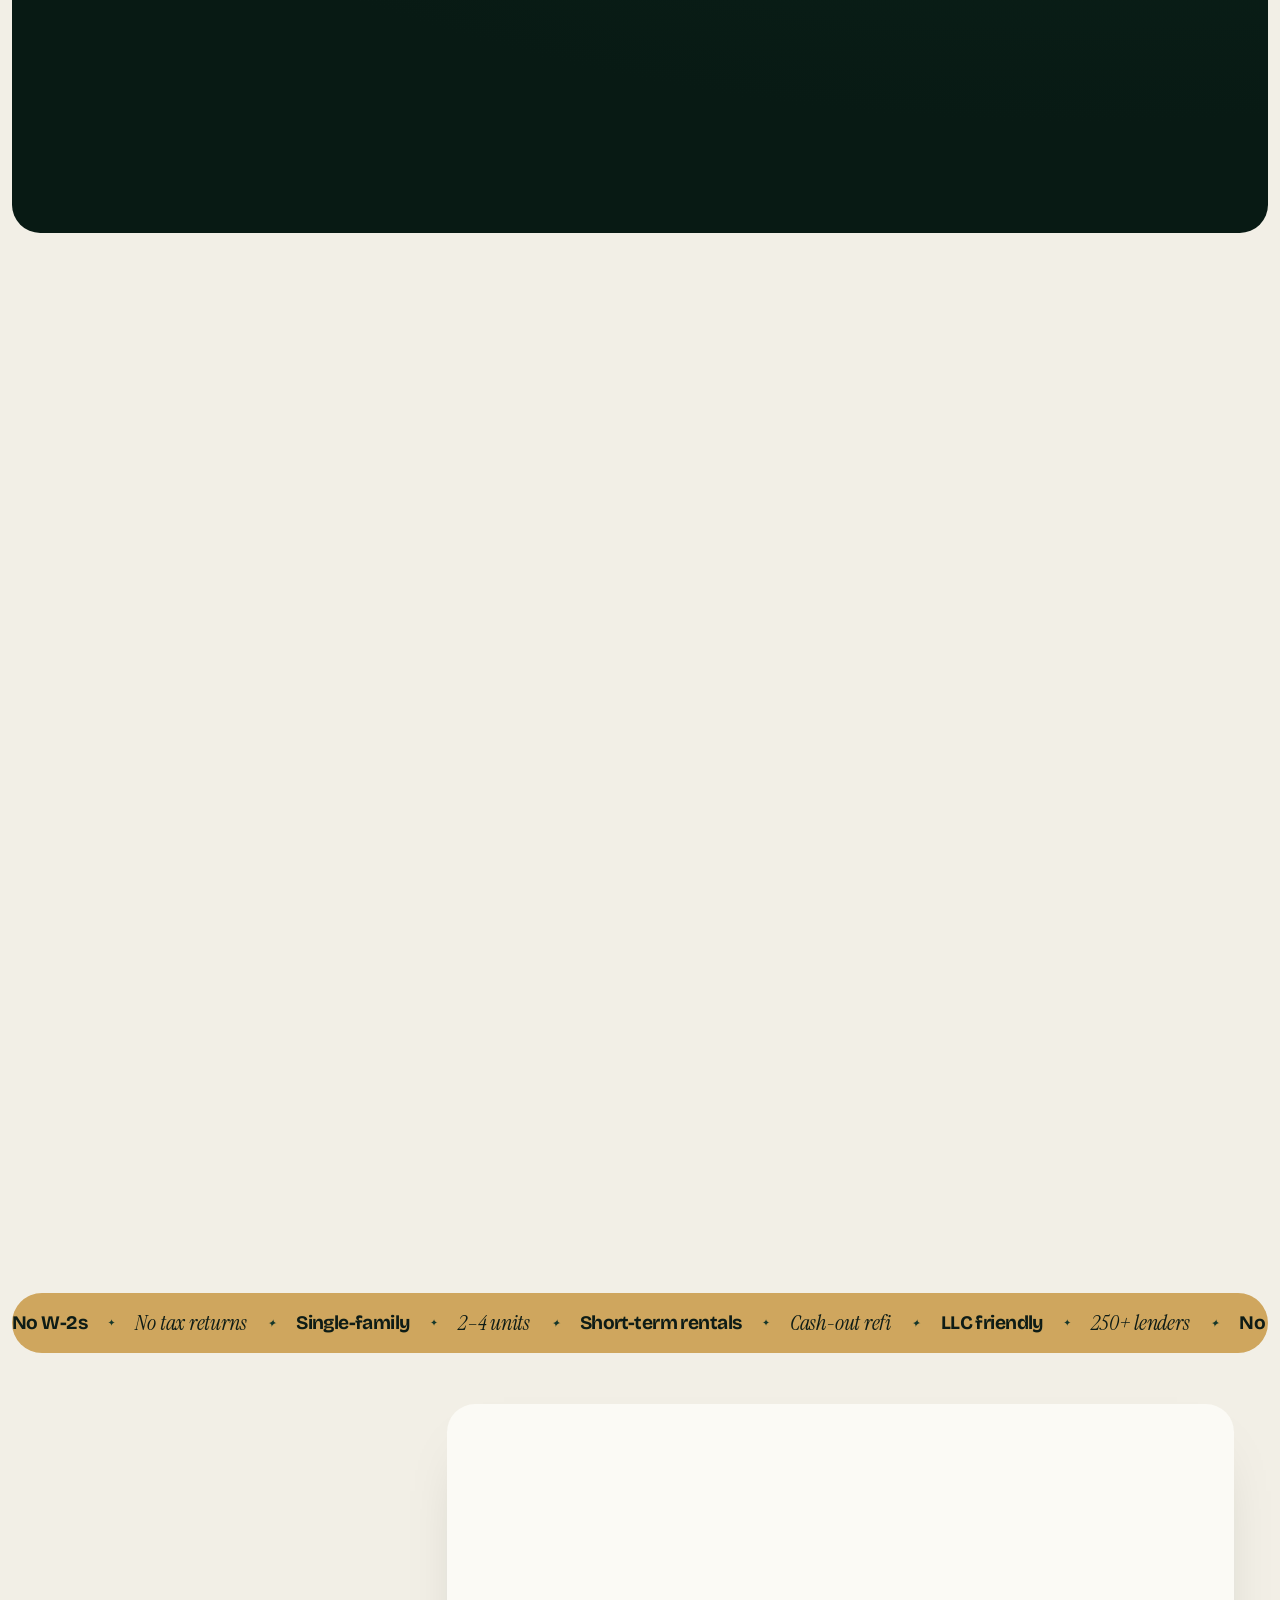
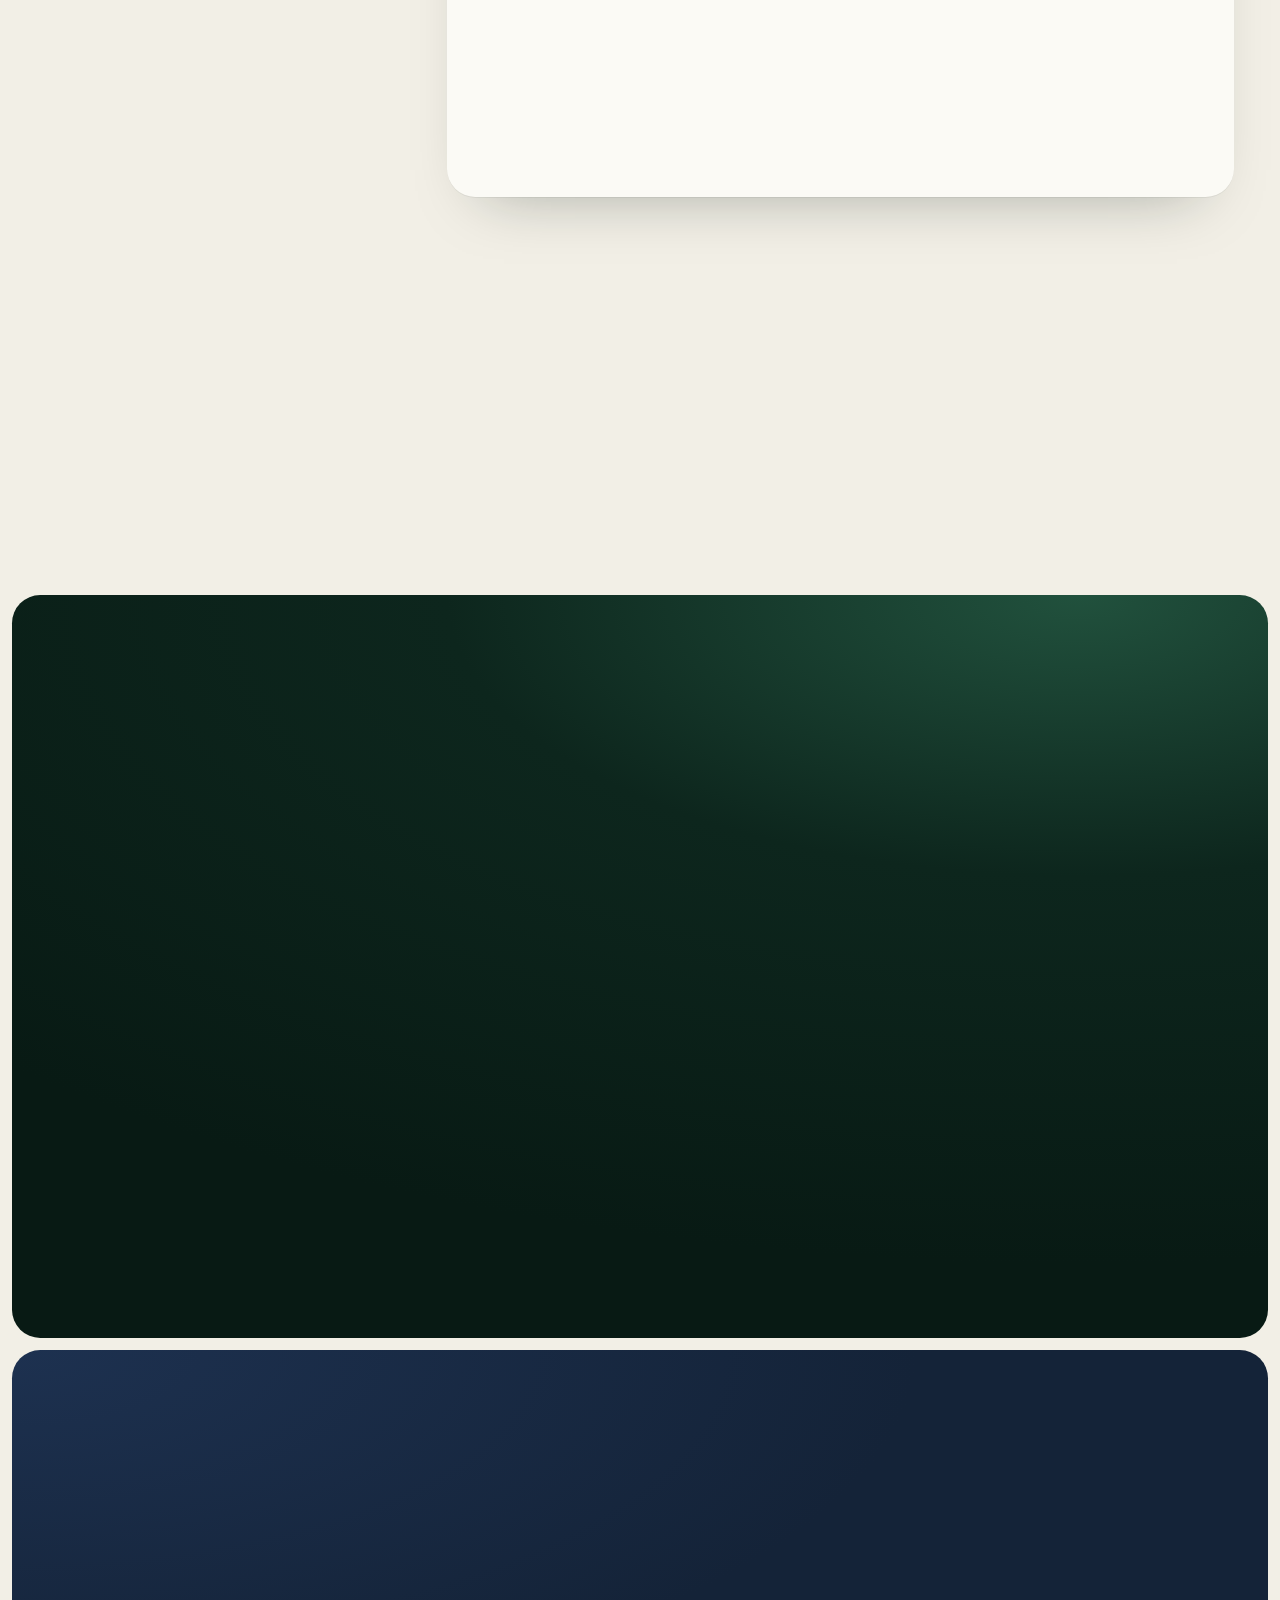
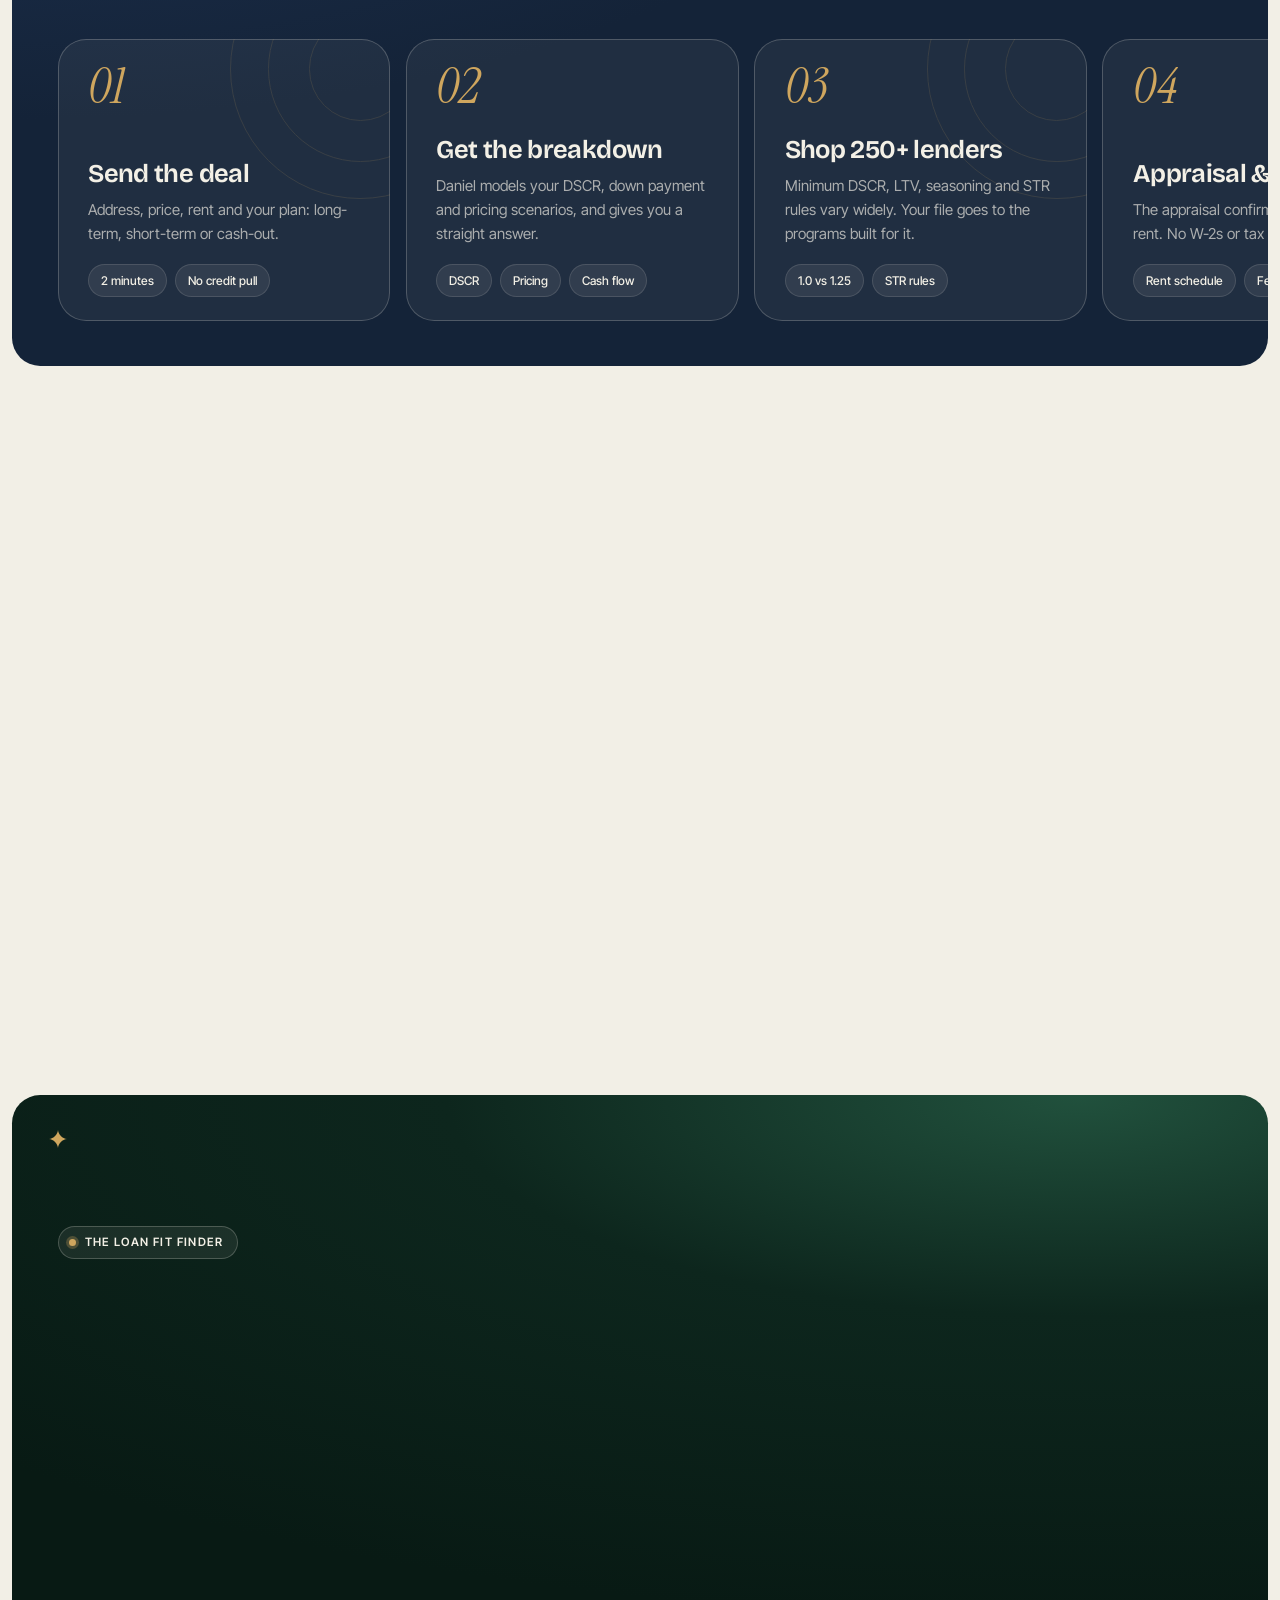
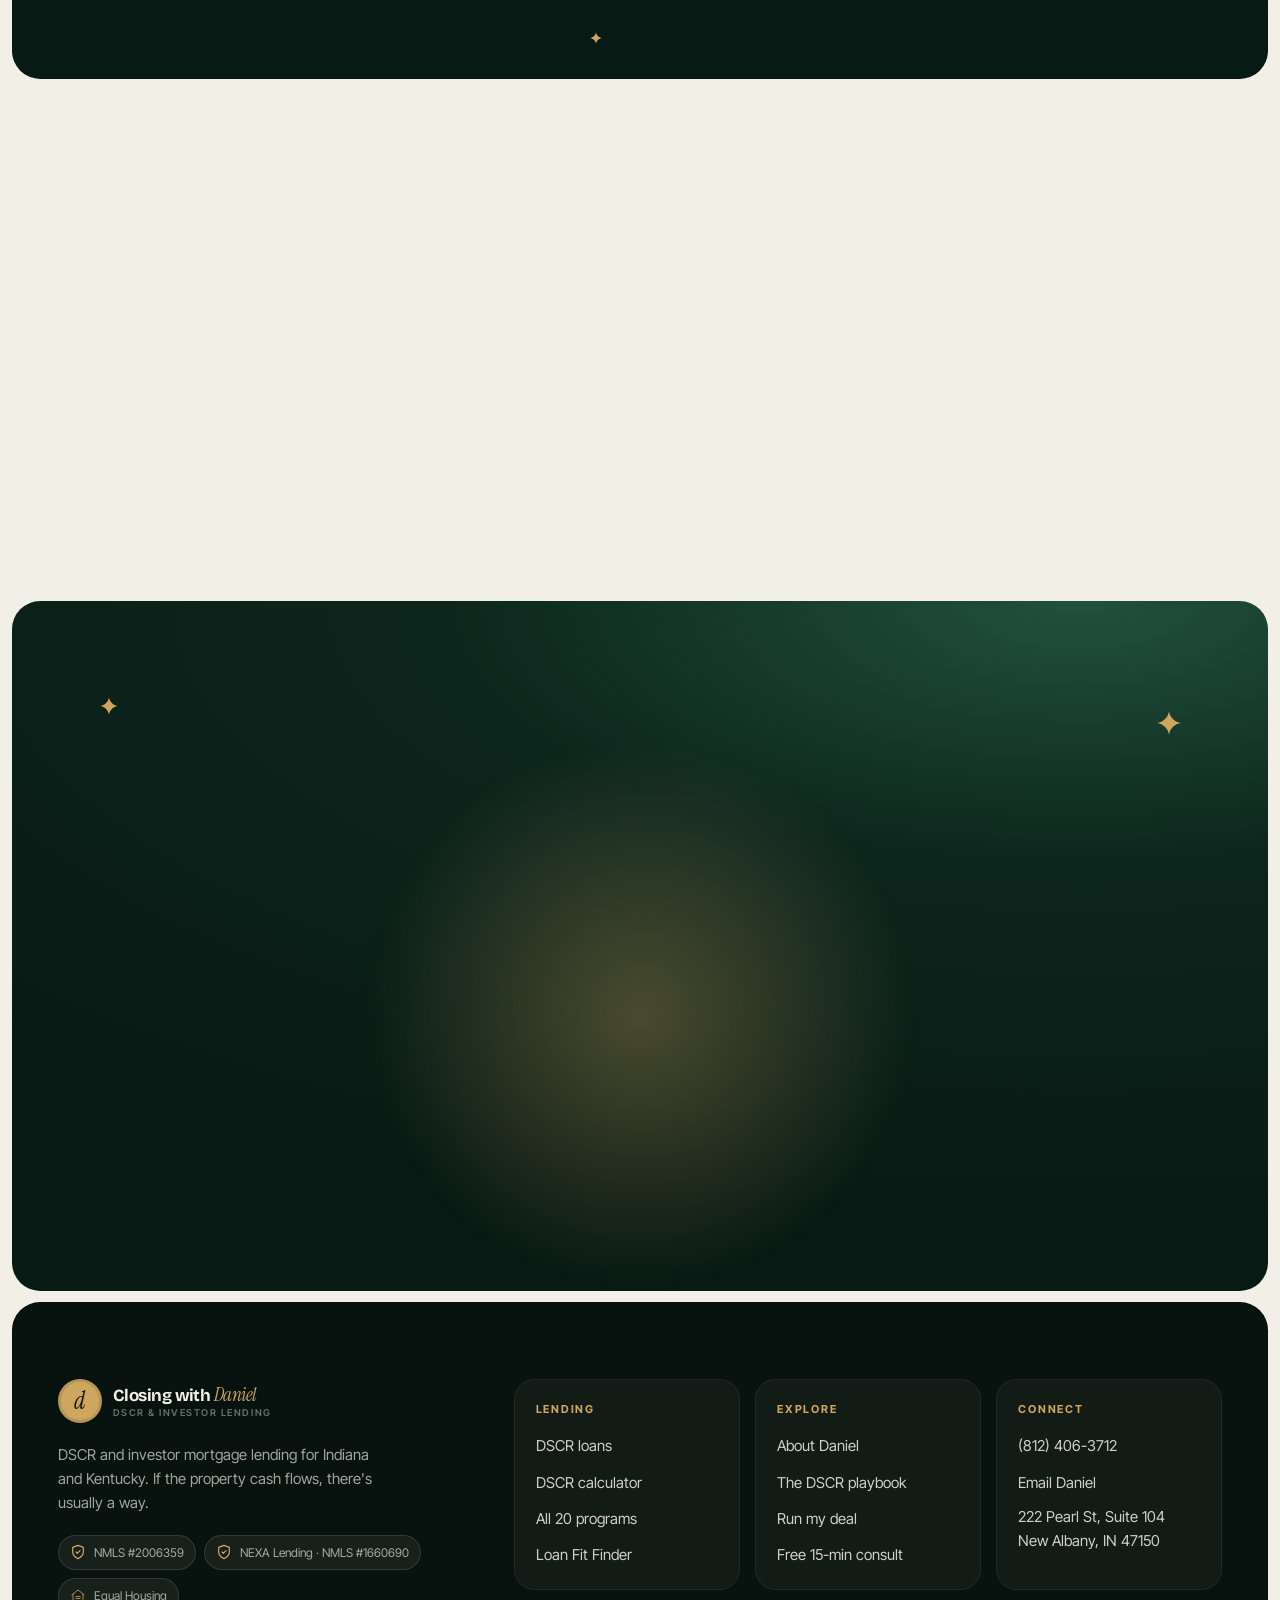
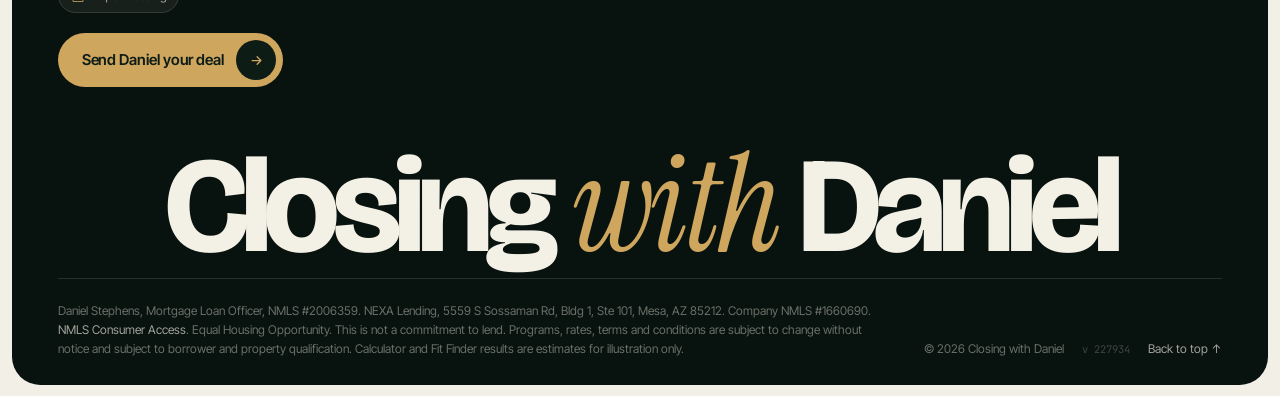
==== commit d2e4492f: "Mark the current page in the mobile menu The current page is now brass with a filled number dot and " ====
--- a/index.html
+++ b/index.html
@@ -16,7 +16,7 @@
 <link rel="preload" href="assets/fonts/bricolage.woff2" as="font" type="font/woff2" crossorigin>
 <link rel="preload" href="assets/fonts/instrument-serif-italic.woff2" as="font" type="font/woff2" crossorigin>
 <link rel="preload" href="assets/fonts/inter-tight.woff2" as="font" type="font/woff2" crossorigin>
-<link rel="stylesheet" href="assets/css/style.css?v=ac693ae9ee">
+<link rel="stylesheet" href="assets/css/style.css?v=2278ecbf73">
 <script>
 (function(d){var h=d.documentElement;h.classList.add('js');
 var r=window.matchMedia&&matchMedia('(prefers-reduced-motion: reduce)').matches;if(r){h.classList.add('reduced');h.classList.remove('anim');}
@@ -59,7 +59,7 @@
 </header>
 <div class="menu" id="site-menu" aria-hidden="true">
   <div class="container menu__inner">
-    <ul class="menu__list"><li><a href="index.html"><span class="n">01</span><span>Home</span></a></li><li><a href="dscr-loans.html"><span class="n">02</span><span>DSCR <em>Loans</em></span></a></li><li><a href="loan-programs.html"><span class="n">03</span><span>Loan <em>Programs</em></span></a></li><li><a href="about.html"><span class="n">04</span><span>About <em>Daniel</em></span></a></li><li><a href="learn.html"><span class="n">05</span><span>The <em>Playbook</em></span></a></li><li><a href="contact.html"><span class="n">06</span><span>Run my <em>deal</em></span></a></li></ul>
+    <ul class="menu__list"><li class="is-current"><a href="index.html" aria-current="page"><span class="n">01</span><span>Home</span><span class="here">You're here</span></a></li><li><a href="dscr-loans.html"><span class="n">02</span><span>DSCR <em>Loans</em></span></a></li><li><a href="loan-programs.html"><span class="n">03</span><span>Loan <em>Programs</em></span></a></li><li><a href="about.html"><span class="n">04</span><span>About <em>Daniel</em></span></a></li><li><a href="learn.html"><span class="n">05</span><span>The <em>Playbook</em></span></a></li><li><a href="contact.html"><span class="n">06</span><span>Run my <em>deal</em></span></a></li></ul>
     <div class="menu__aside">
       <div class="menu__card">
         <span class="eyebrow">Free · 15 minutes</span>
@@ -606,7 +606,7 @@
     <div class="footer__word" aria-hidden="true">Closing <em>with</em> Daniel</div>
     <div class="footer__legal">
       <p>Daniel Stephens, Mortgage Loan Officer, NMLS #2006359. NEXA Lending, 5559 S Sossaman Rd, Bldg 1, Ste 101, Mesa, AZ 85212. Company NMLS #1660690. <a href="https://www.nmlsconsumeraccess.org/" target="_blank" rel="noopener">NMLS Consumer Access</a>. Equal Housing Opportunity. This is not a commitment to lend. Programs, rates, terms and conditions are subject to change without notice and subject to borrower and property qualification. Calculator and Fit Finder results are estimates for illustration only.</p>
-      <p class="r"><span>© <span data-year>2026</span> Closing with Daniel</span><span class="build" title="Site version">v ac6934</span><a href="#main" data-top>Back to top ↑</a></p>
+      <p class="r"><span>© <span data-year>2026</span> Closing with Daniel</span><span class="build" title="Site version">v 227934</span><a href="#main" data-top>Back to top ↑</a></p>
     </div>
   </div>
 </footer>
--- a/assets/css/style.css
+++ b/assets/css/style.css
@@ -1123,3 +1123,11 @@
 @media (max-width: 380px) { .pgrid span { font-size: 0; } }
 
 .footer__legal .build { font-family: var(--ff-mono); font-size: 10.5px; opacity: .55; }
+
+/* current page in the full-screen menu */
+.menu__list li.is-current a { color: var(--gold); }
+.menu__list li.is-current em { color: var(--on-dark); }
+.menu__list li.is-current .n { display: inline-grid; place-items: center; width: 26px; height: 26px; border-radius: 50%; background: var(--gold); color: var(--ink); font-size: 10.5px; align-self: center; }
+.menu__list .here { margin-left: auto; align-self: center; padding: 6px 12px; border-radius: 999px; background: rgba(var(--gold-rgb), .14); box-shadow: inset 0 0 0 1px rgba(var(--gold-rgb), .4); font-family: var(--ff-body); font-size: 11px; font-weight: 600; letter-spacing: .12em; text-transform: uppercase; color: var(--gold); white-space: nowrap; }
+.menu__list li.is-current { border-bottom-color: rgba(var(--gold-rgb), .45); }
+.menu .eyebrow { background: rgba(var(--on-dark-rgb), .07); box-shadow: inset 0 0 0 1px var(--line-2); color: var(--on-dark); }
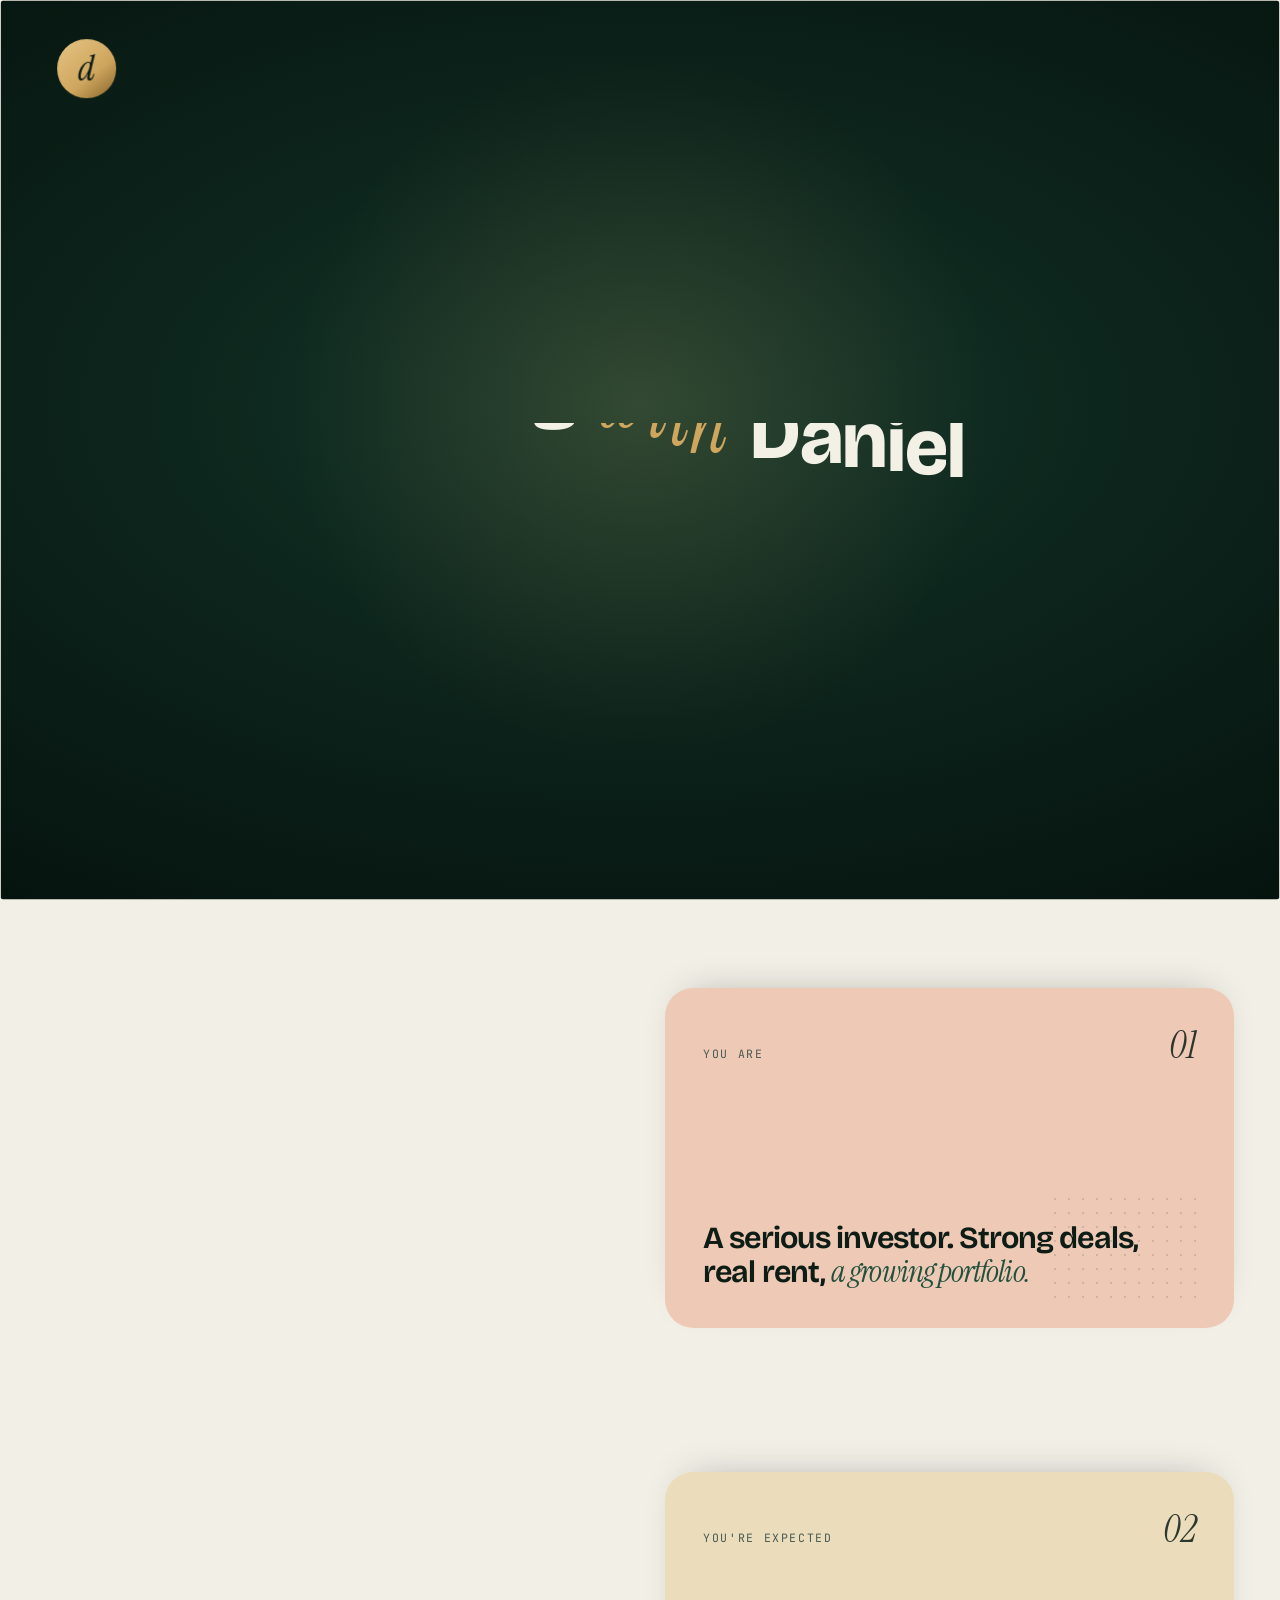
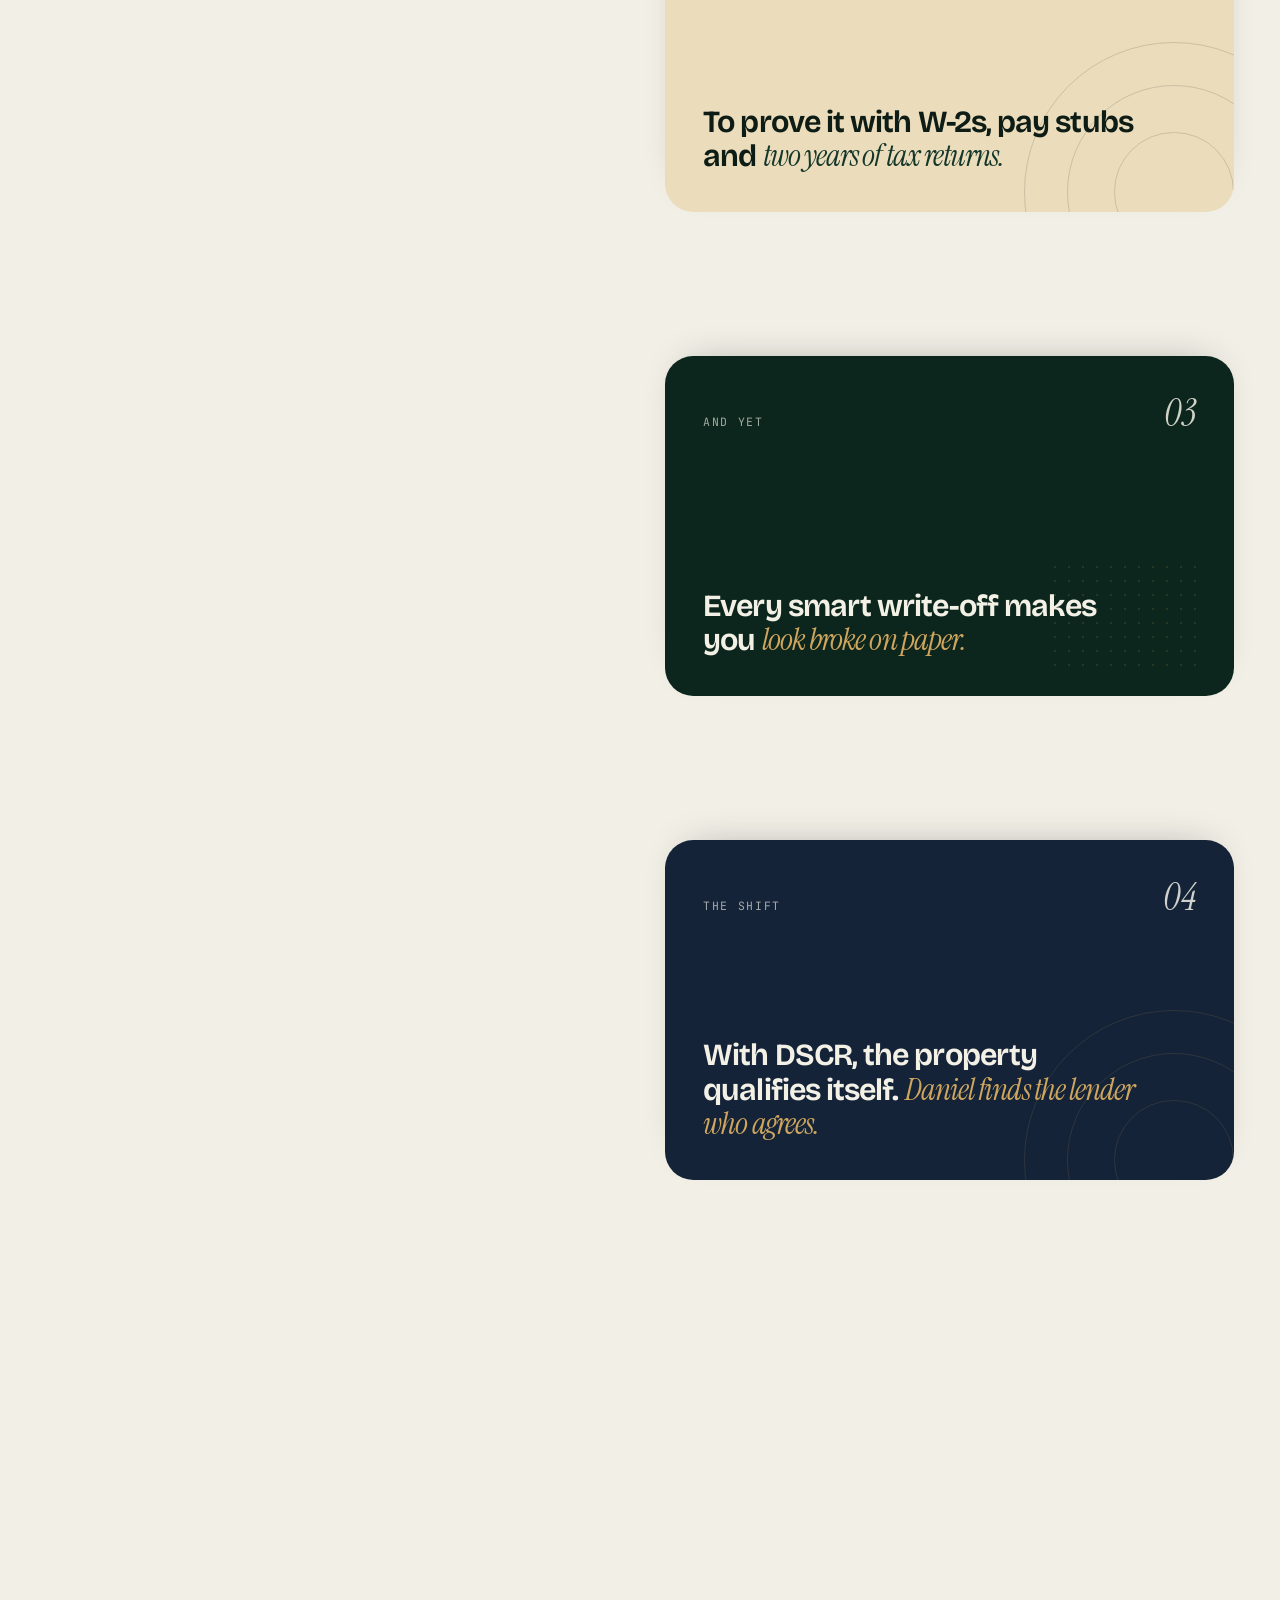
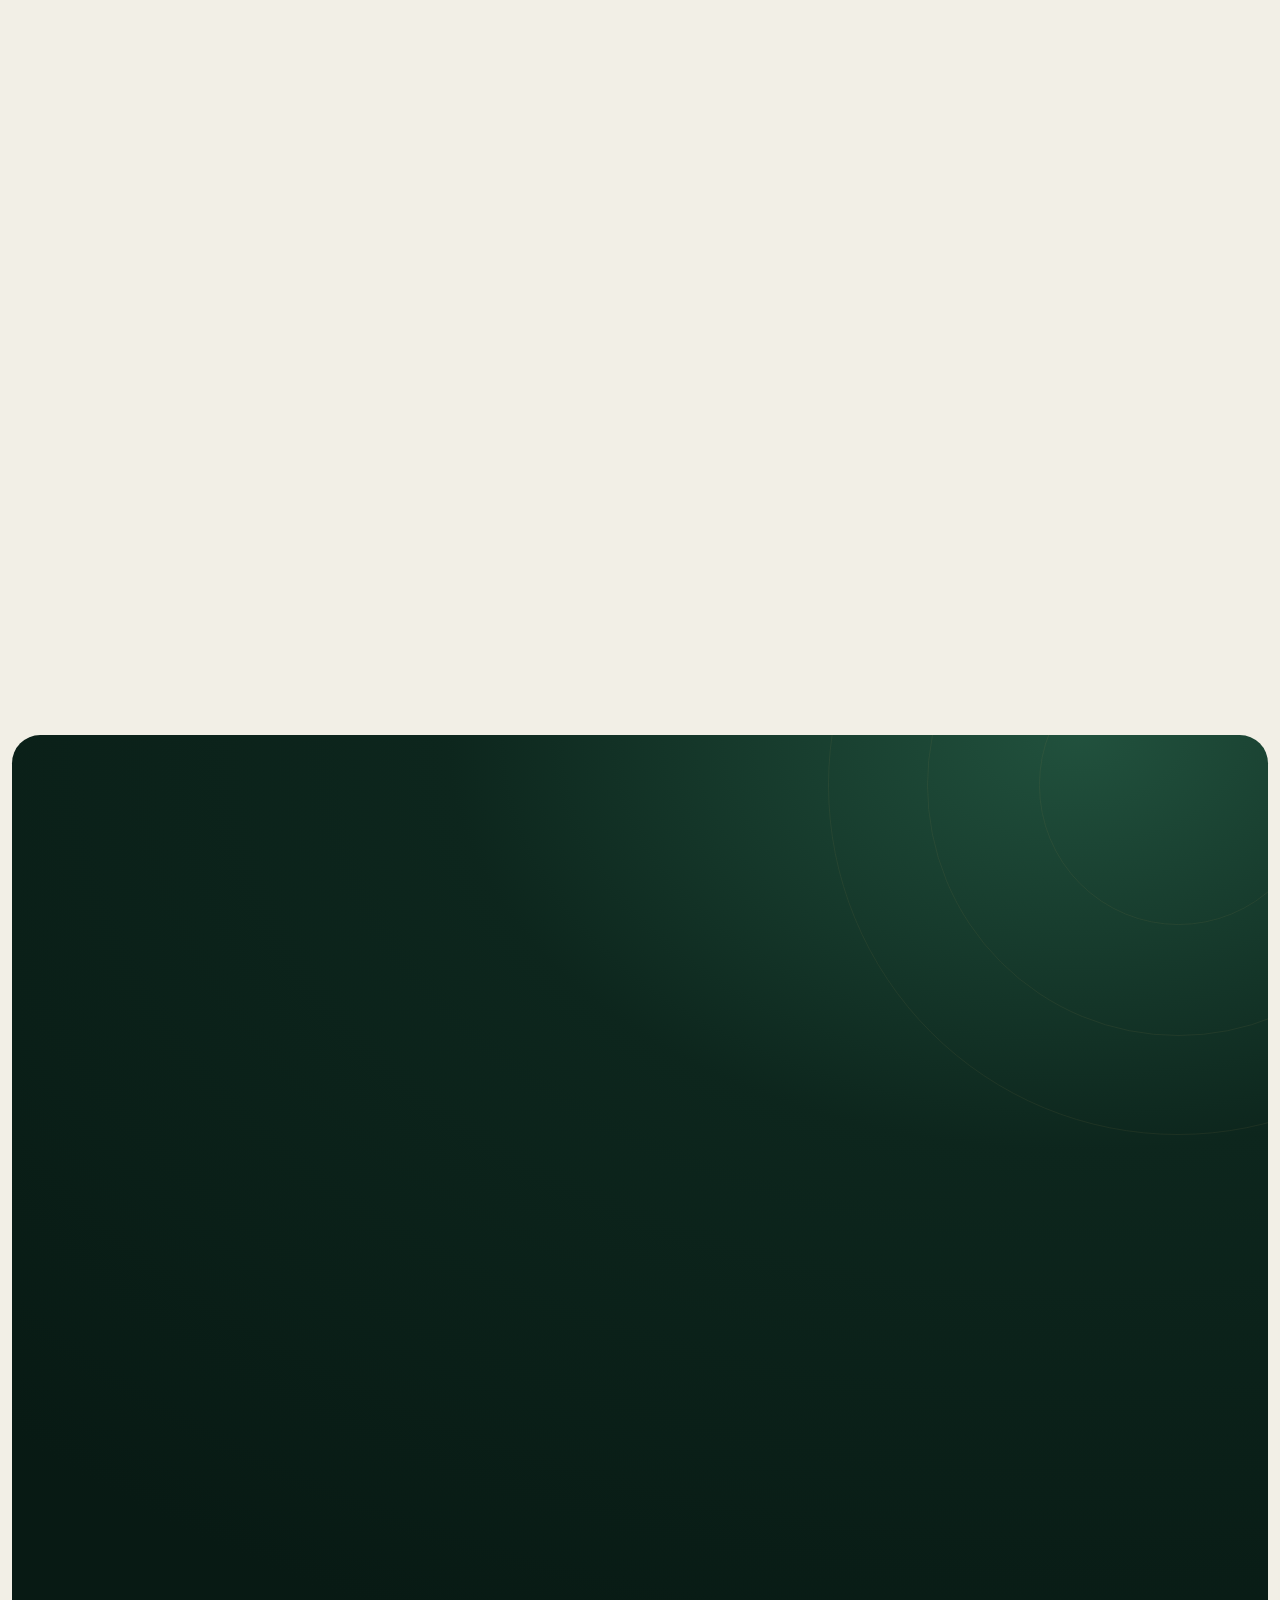
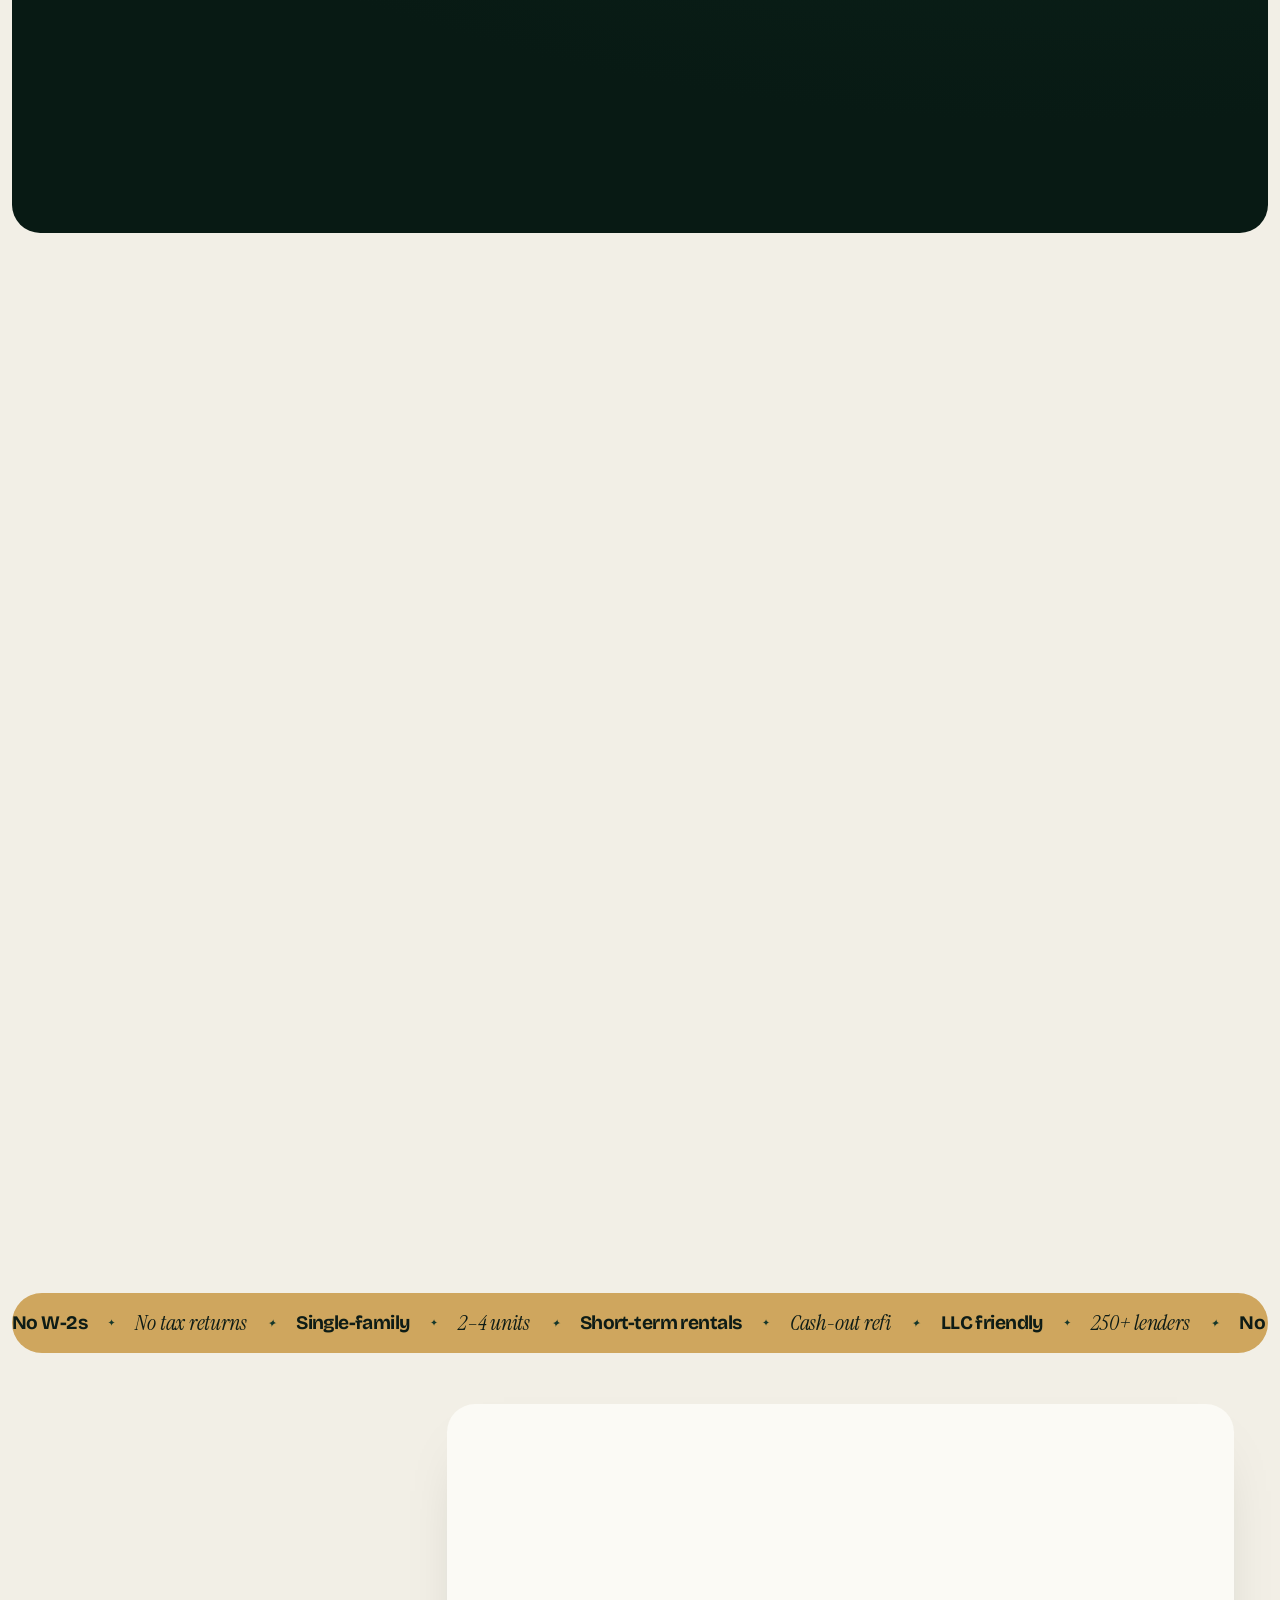
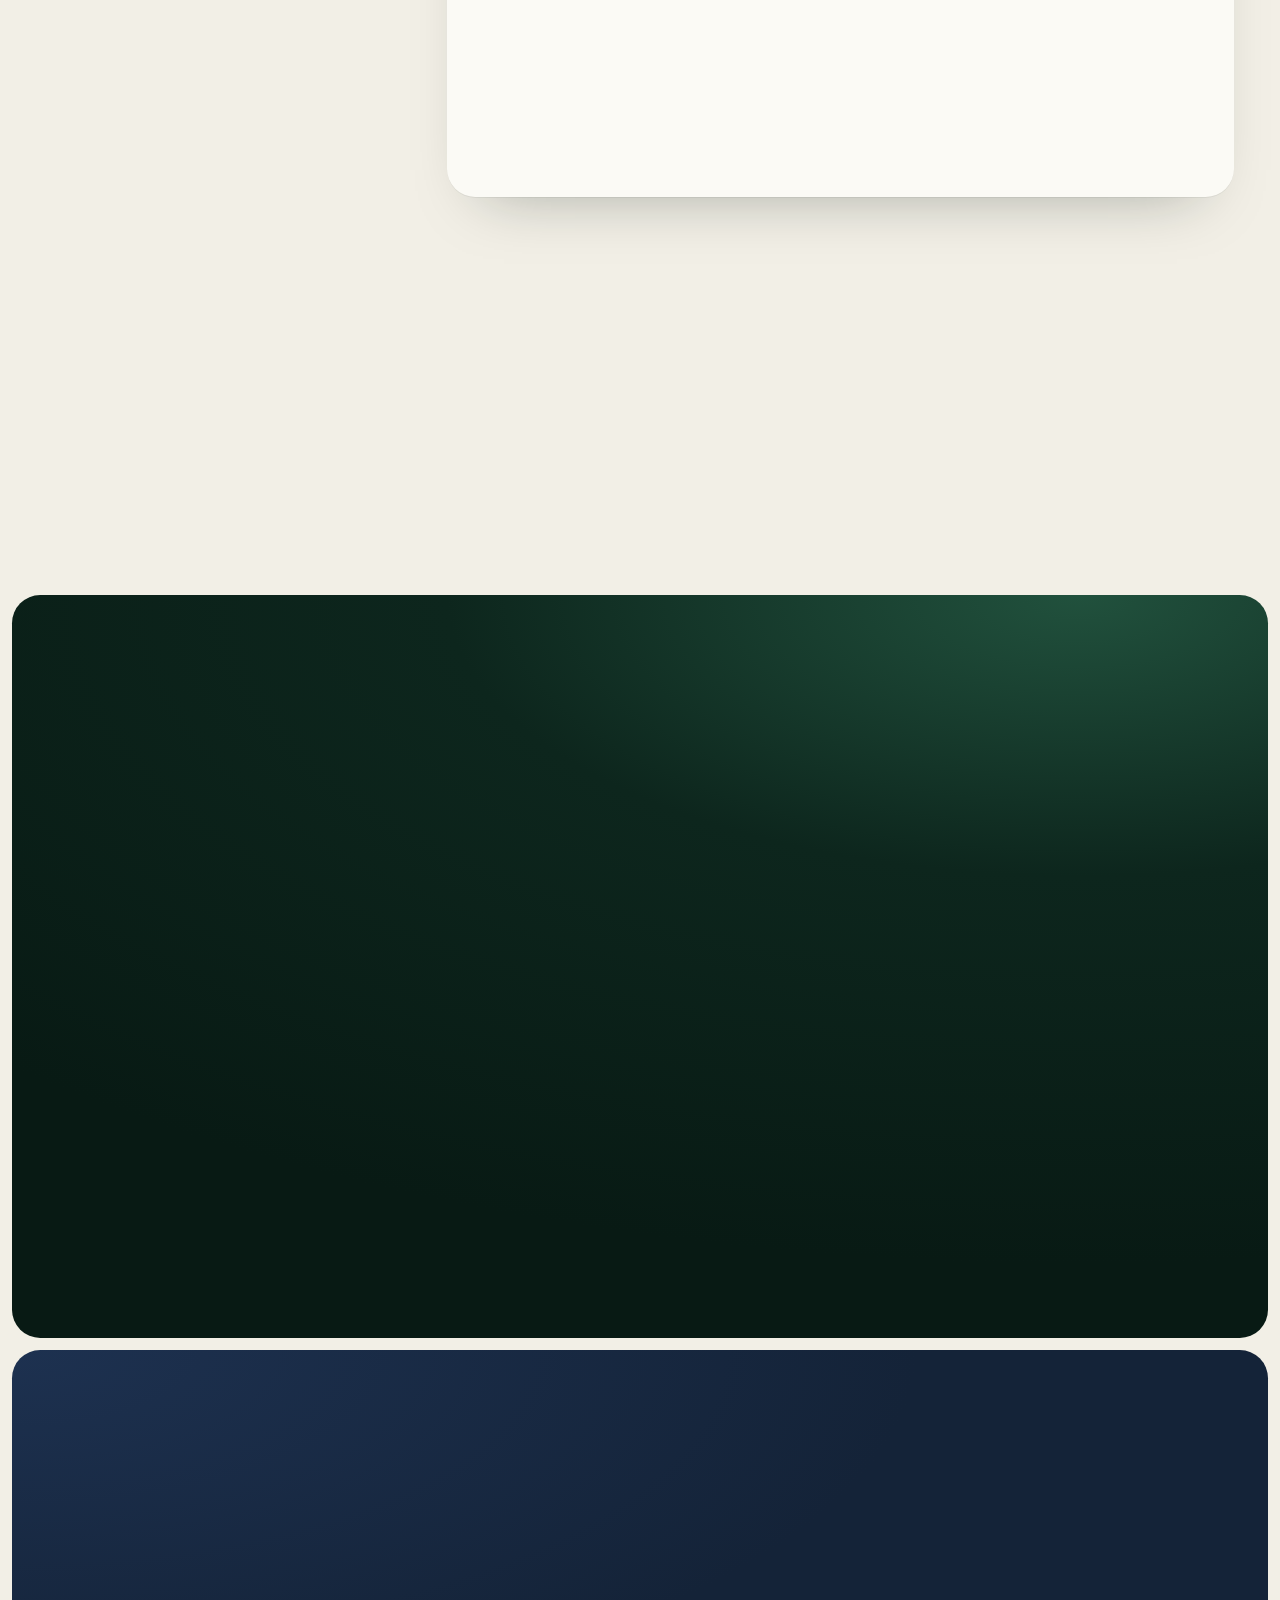
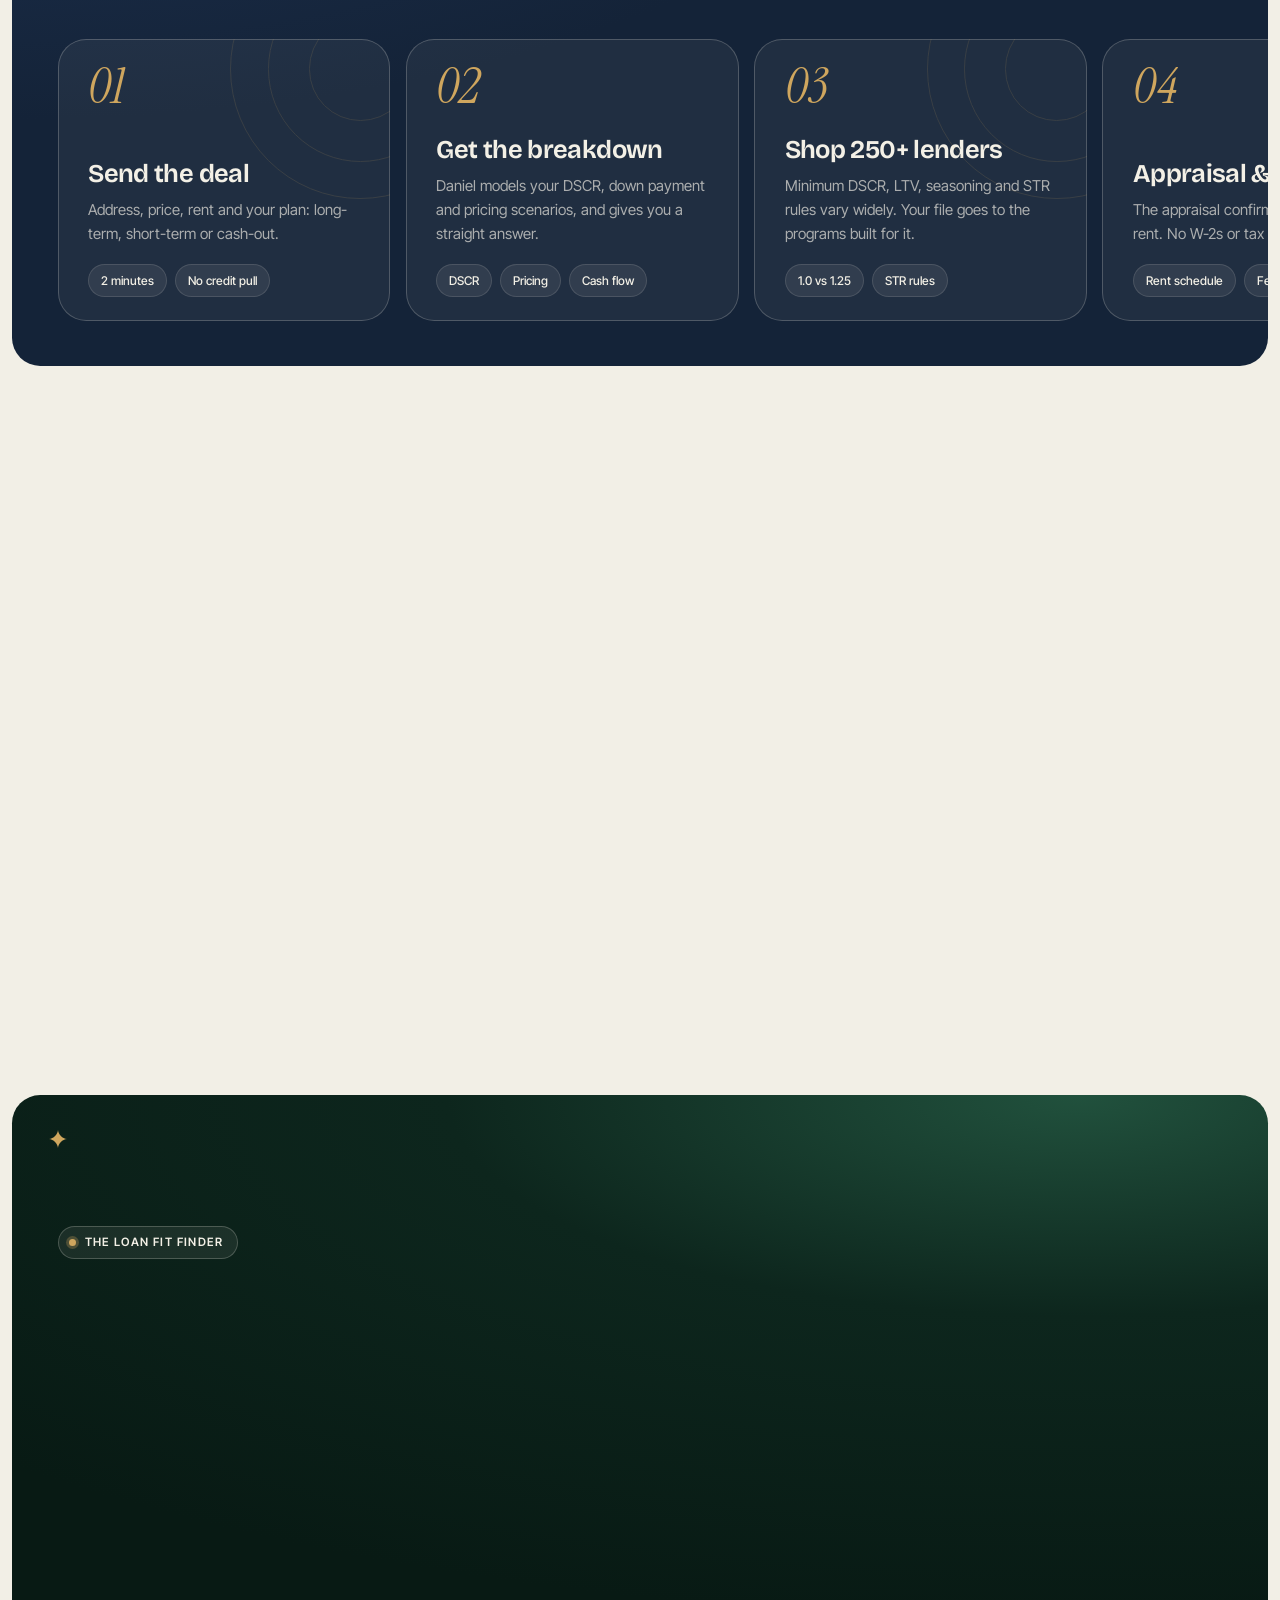
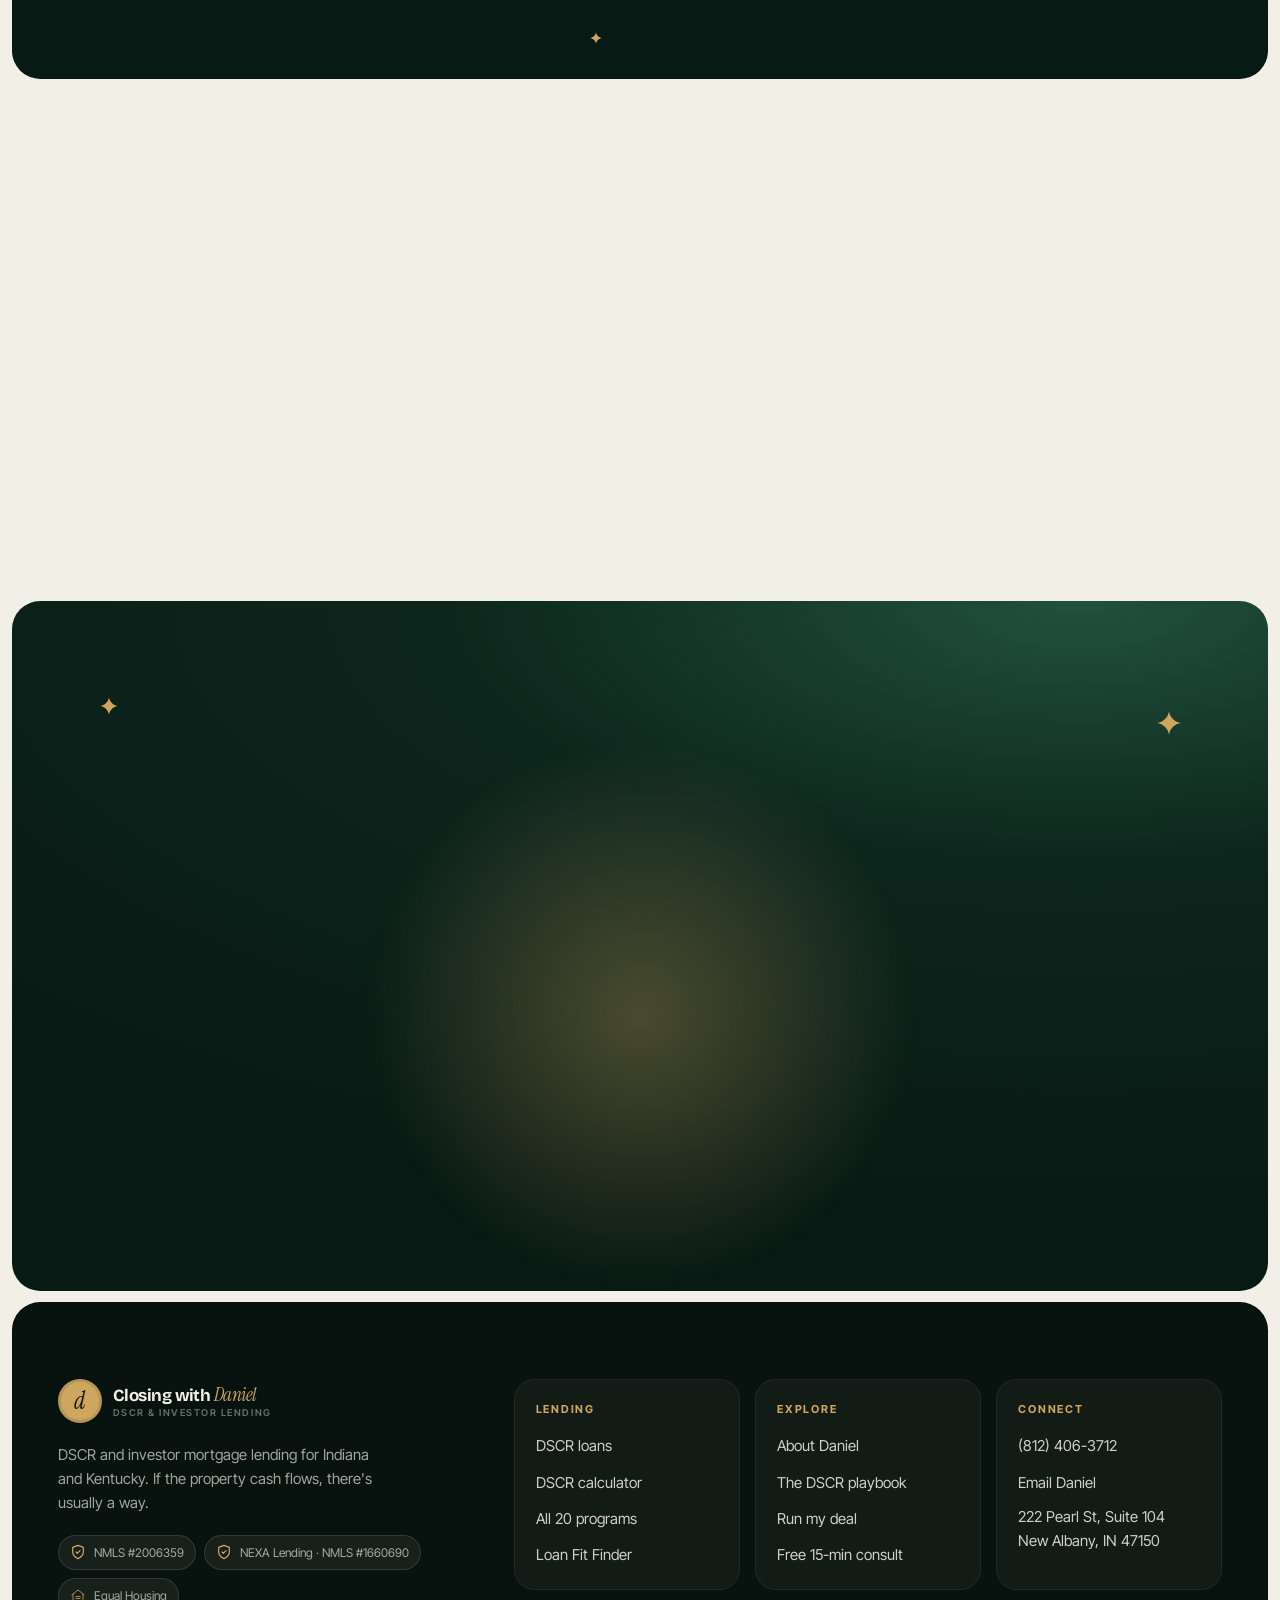
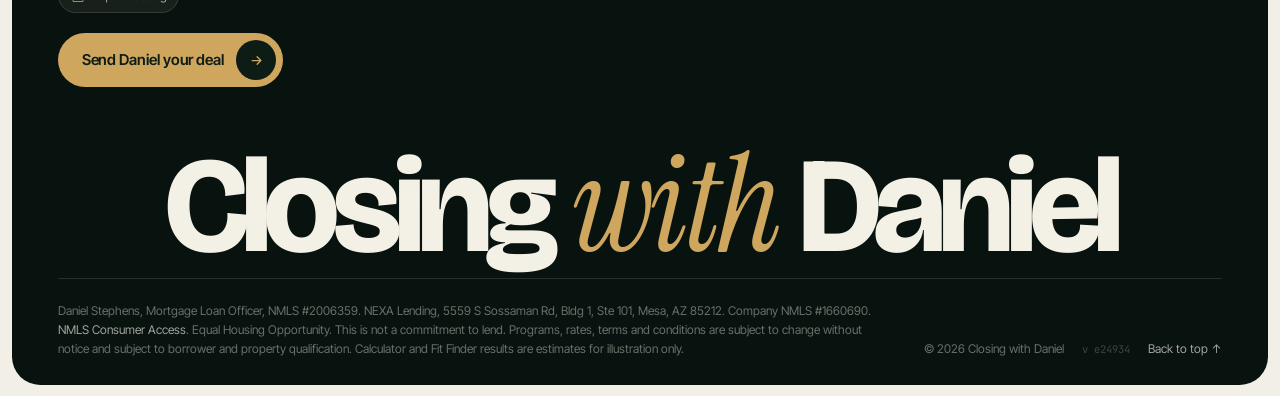
==== commit 4ba4e330: "Keep the floating menu bar crisp while scrolling The bar was ~55% transparent, so panel edges, text " ====
--- a/index.html
+++ b/index.html
@@ -16,7 +16,7 @@
 <link rel="preload" href="assets/fonts/bricolage.woff2" as="font" type="font/woff2" crossorigin>
 <link rel="preload" href="assets/fonts/instrument-serif-italic.woff2" as="font" type="font/woff2" crossorigin>
 <link rel="preload" href="assets/fonts/inter-tight.woff2" as="font" type="font/woff2" crossorigin>
-<link rel="stylesheet" href="assets/css/style.css?v=2278ecbf73">
+<link rel="stylesheet" href="assets/css/style.css?v=e2428b8d5e">
 <script>
 (function(d){var h=d.documentElement;h.classList.add('js');
 var r=window.matchMedia&&matchMedia('(prefers-reduced-motion: reduce)').matches;if(r){h.classList.add('reduced');h.classList.remove('anim');}
@@ -606,7 +606,7 @@
     <div class="footer__word" aria-hidden="true">Closing <em>with</em> Daniel</div>
     <div class="footer__legal">
       <p>Daniel Stephens, Mortgage Loan Officer, NMLS #2006359. NEXA Lending, 5559 S Sossaman Rd, Bldg 1, Ste 101, Mesa, AZ 85212. Company NMLS #1660690. <a href="https://www.nmlsconsumeraccess.org/" target="_blank" rel="noopener">NMLS Consumer Access</a>. Equal Housing Opportunity. This is not a commitment to lend. Programs, rates, terms and conditions are subject to change without notice and subject to borrower and property qualification. Calculator and Fit Finder results are estimates for illustration only.</p>
-      <p class="r"><span>© <span data-year>2026</span> Closing with Daniel</span><span class="build" title="Site version">v 227934</span><a href="#main" data-top>Back to top ↑</a></p>
+      <p class="r"><span>© <span data-year>2026</span> Closing with Daniel</span><span class="build" title="Site version">v e24934</span><a href="#main" data-top>Back to top ↑</a></p>
     </div>
   </div>
 </footer>
--- a/assets/css/style.css
+++ b/assets/css/style.css
@@ -1131,3 +1131,7 @@
 .menu__list .here { margin-left: auto; align-self: center; padding: 6px 12px; border-radius: 999px; background: rgba(var(--gold-rgb), .14); box-shadow: inset 0 0 0 1px rgba(var(--gold-rgb), .4); font-family: var(--ff-body); font-size: 11px; font-weight: 600; letter-spacing: .12em; text-transform: uppercase; color: var(--gold); white-space: nowrap; }
 .menu__list li.is-current { border-bottom-color: rgba(var(--gold-rgb), .45); }
 .menu .eyebrow { background: rgba(var(--on-dark-rgb), .07); box-shadow: inset 0 0 0 1px var(--line-2); color: var(--on-dark); }
+
+/* floating menu bar: near-solid so content edges never slice across it while scrolling */
+.header__bar { background: rgba(var(--plum-900-rgb), .9); backdrop-filter: blur(14px) saturate(140%); -webkit-backdrop-filter: blur(14px) saturate(140%); box-shadow: inset 0 0 0 1px rgba(var(--on-dark-rgb), .16), 0 1px 0 rgba(var(--gold-rgb), .12), 0 18px 40px -18px rgba(var(--plum-950-rgb), .75); transform: translateZ(0); }
+.header.is-scrolled .header__bar { background: rgba(var(--plum-900-rgb), .95); }
